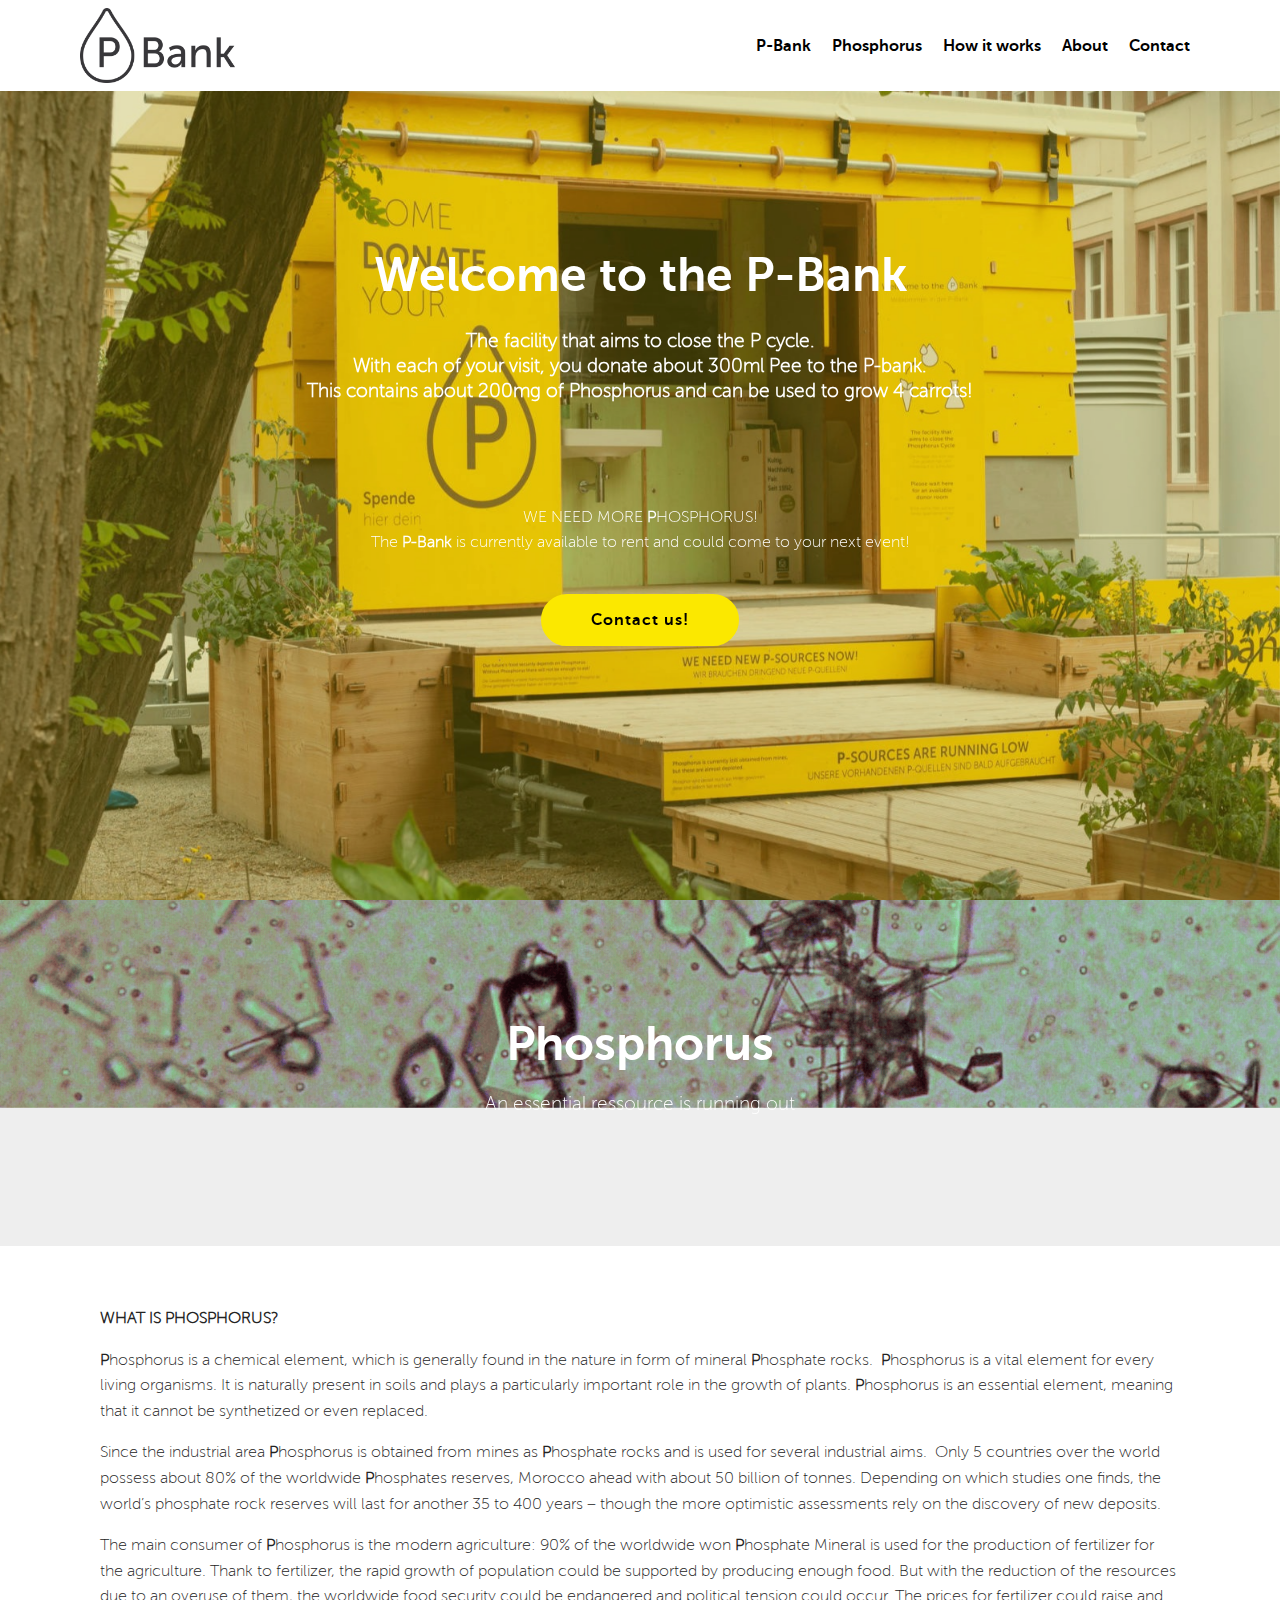
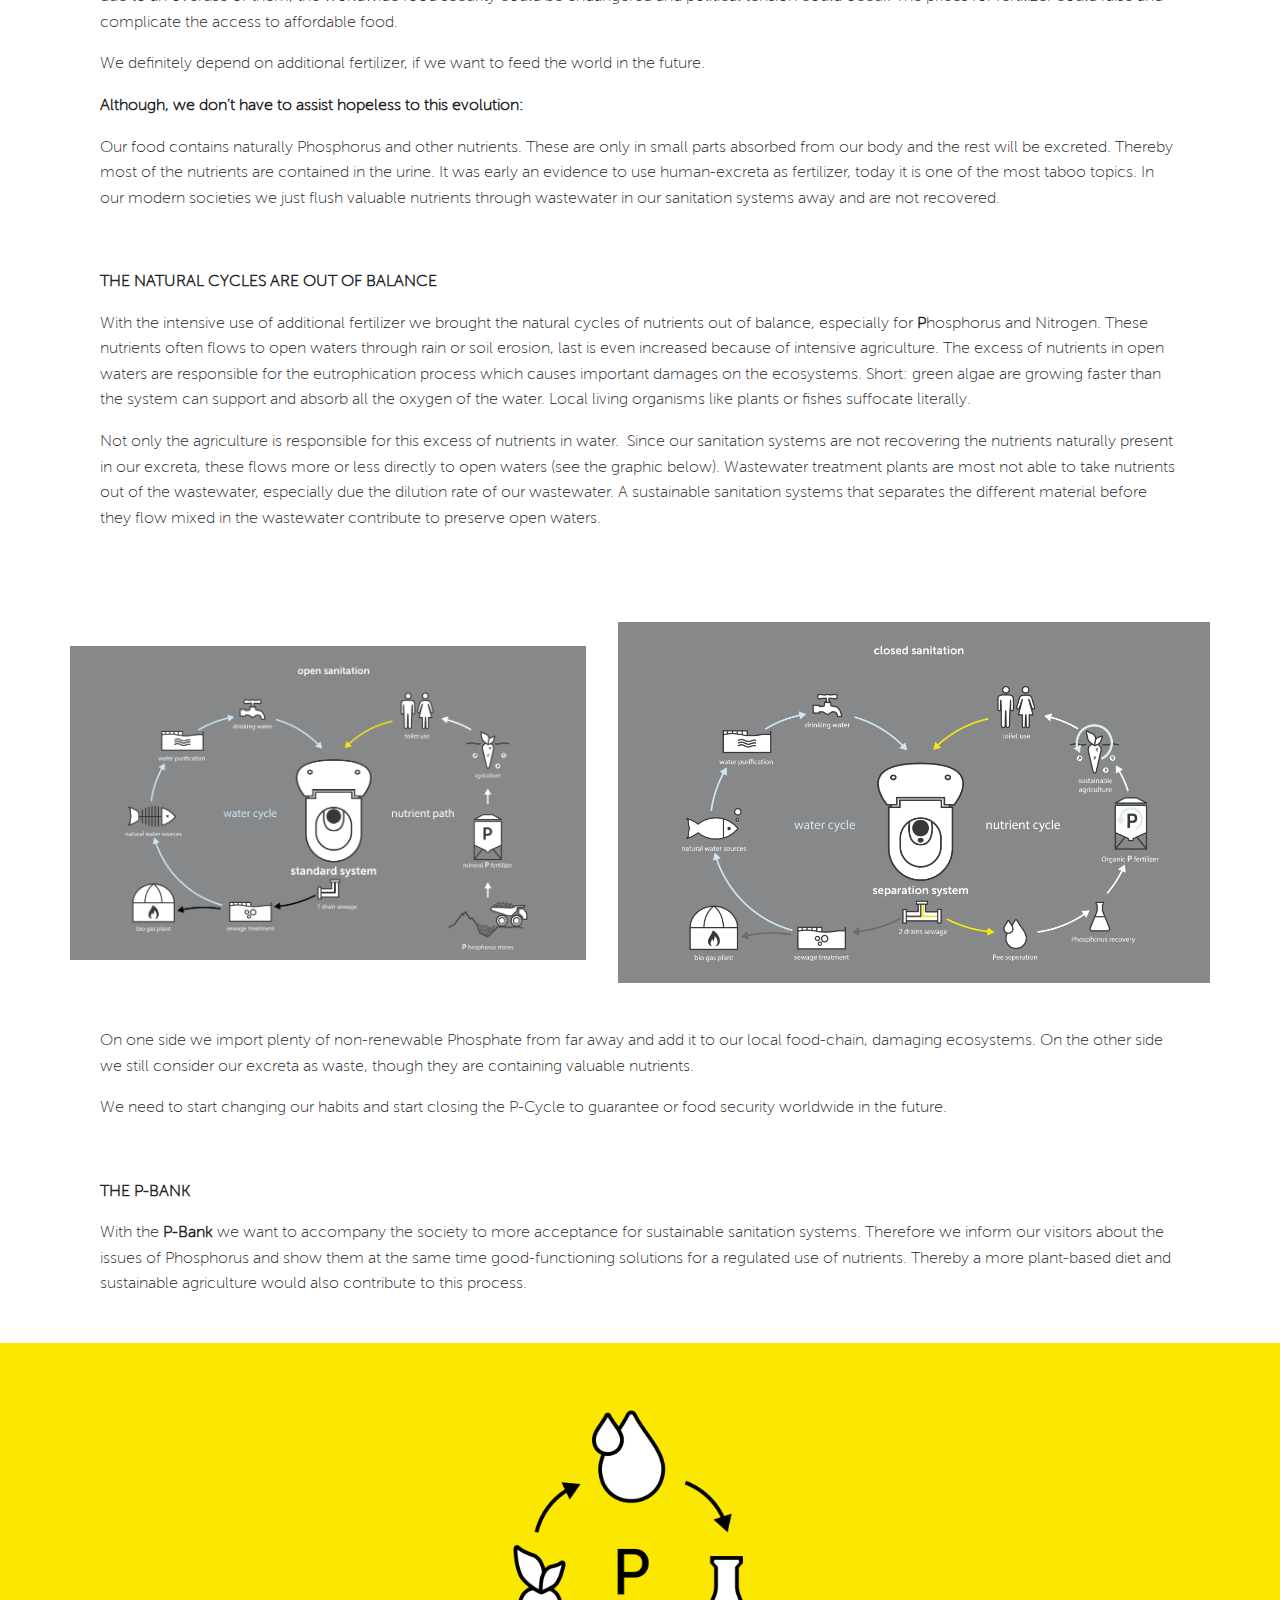
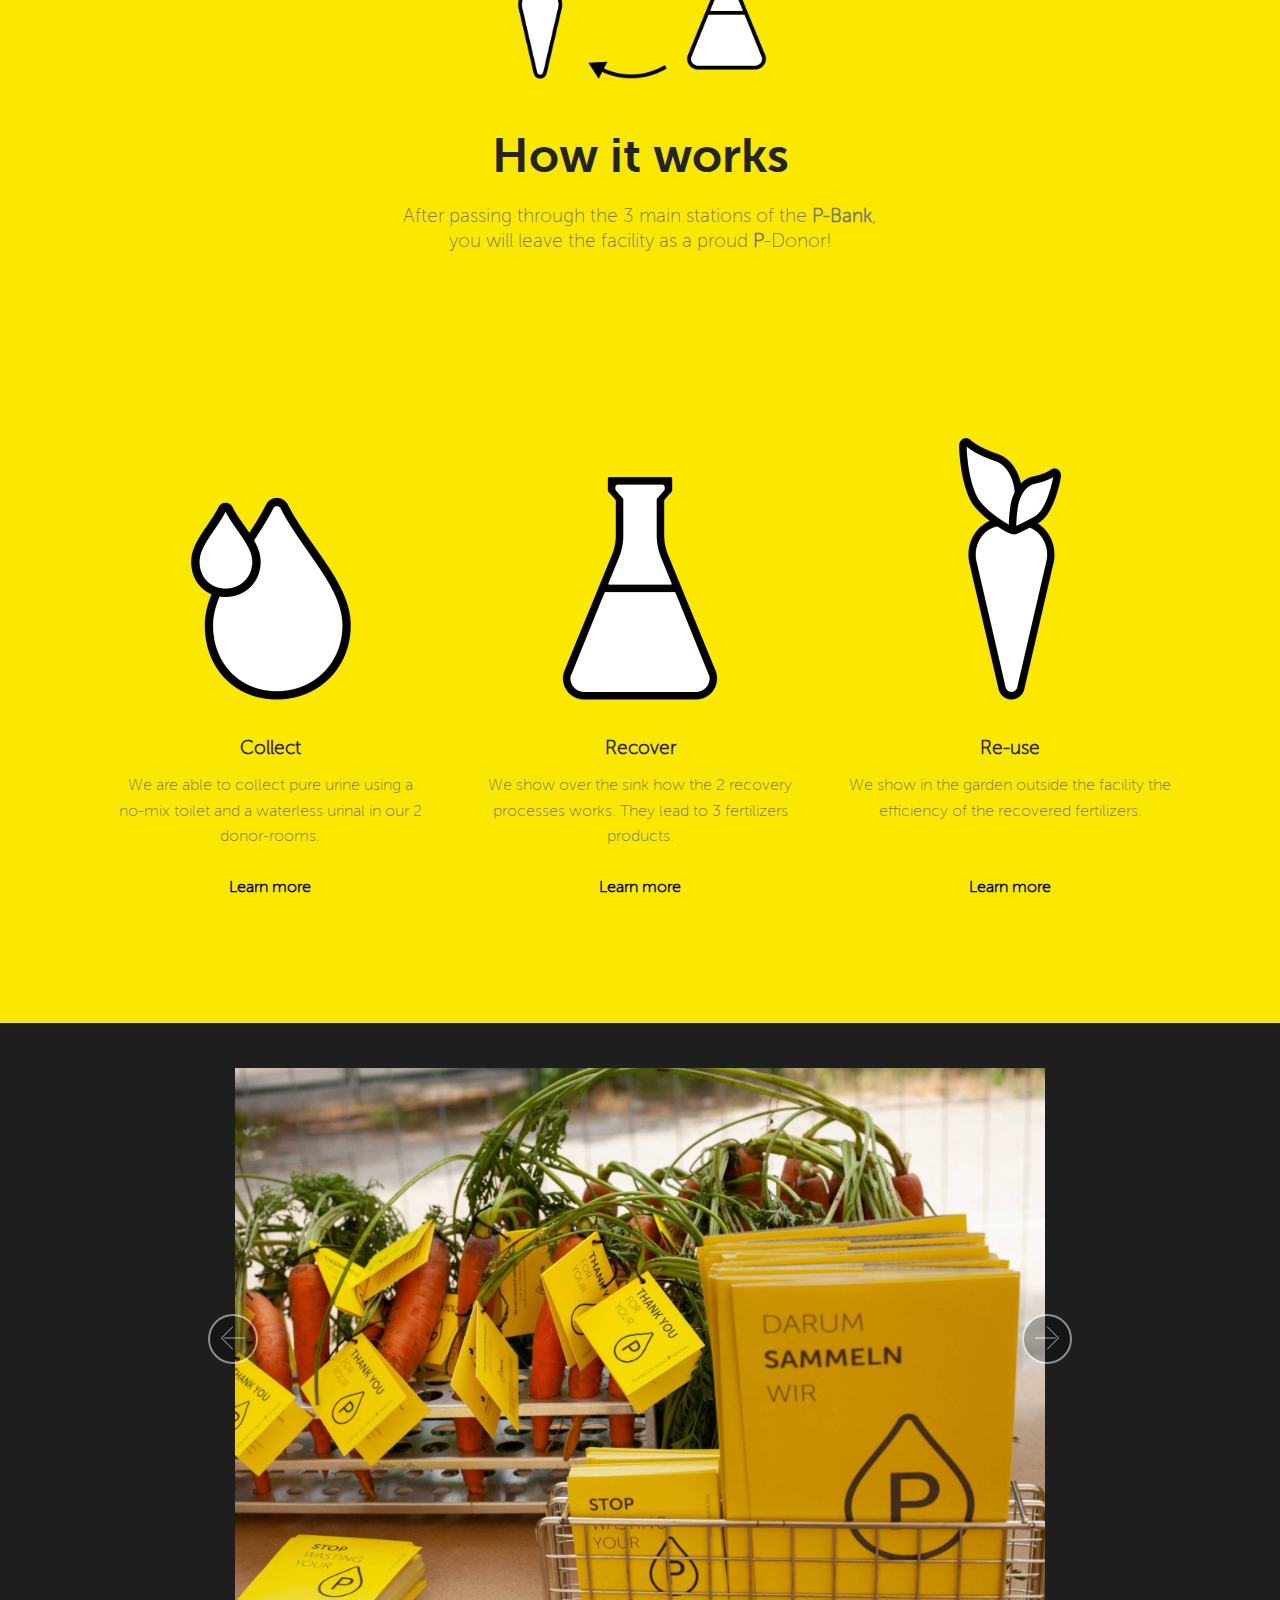
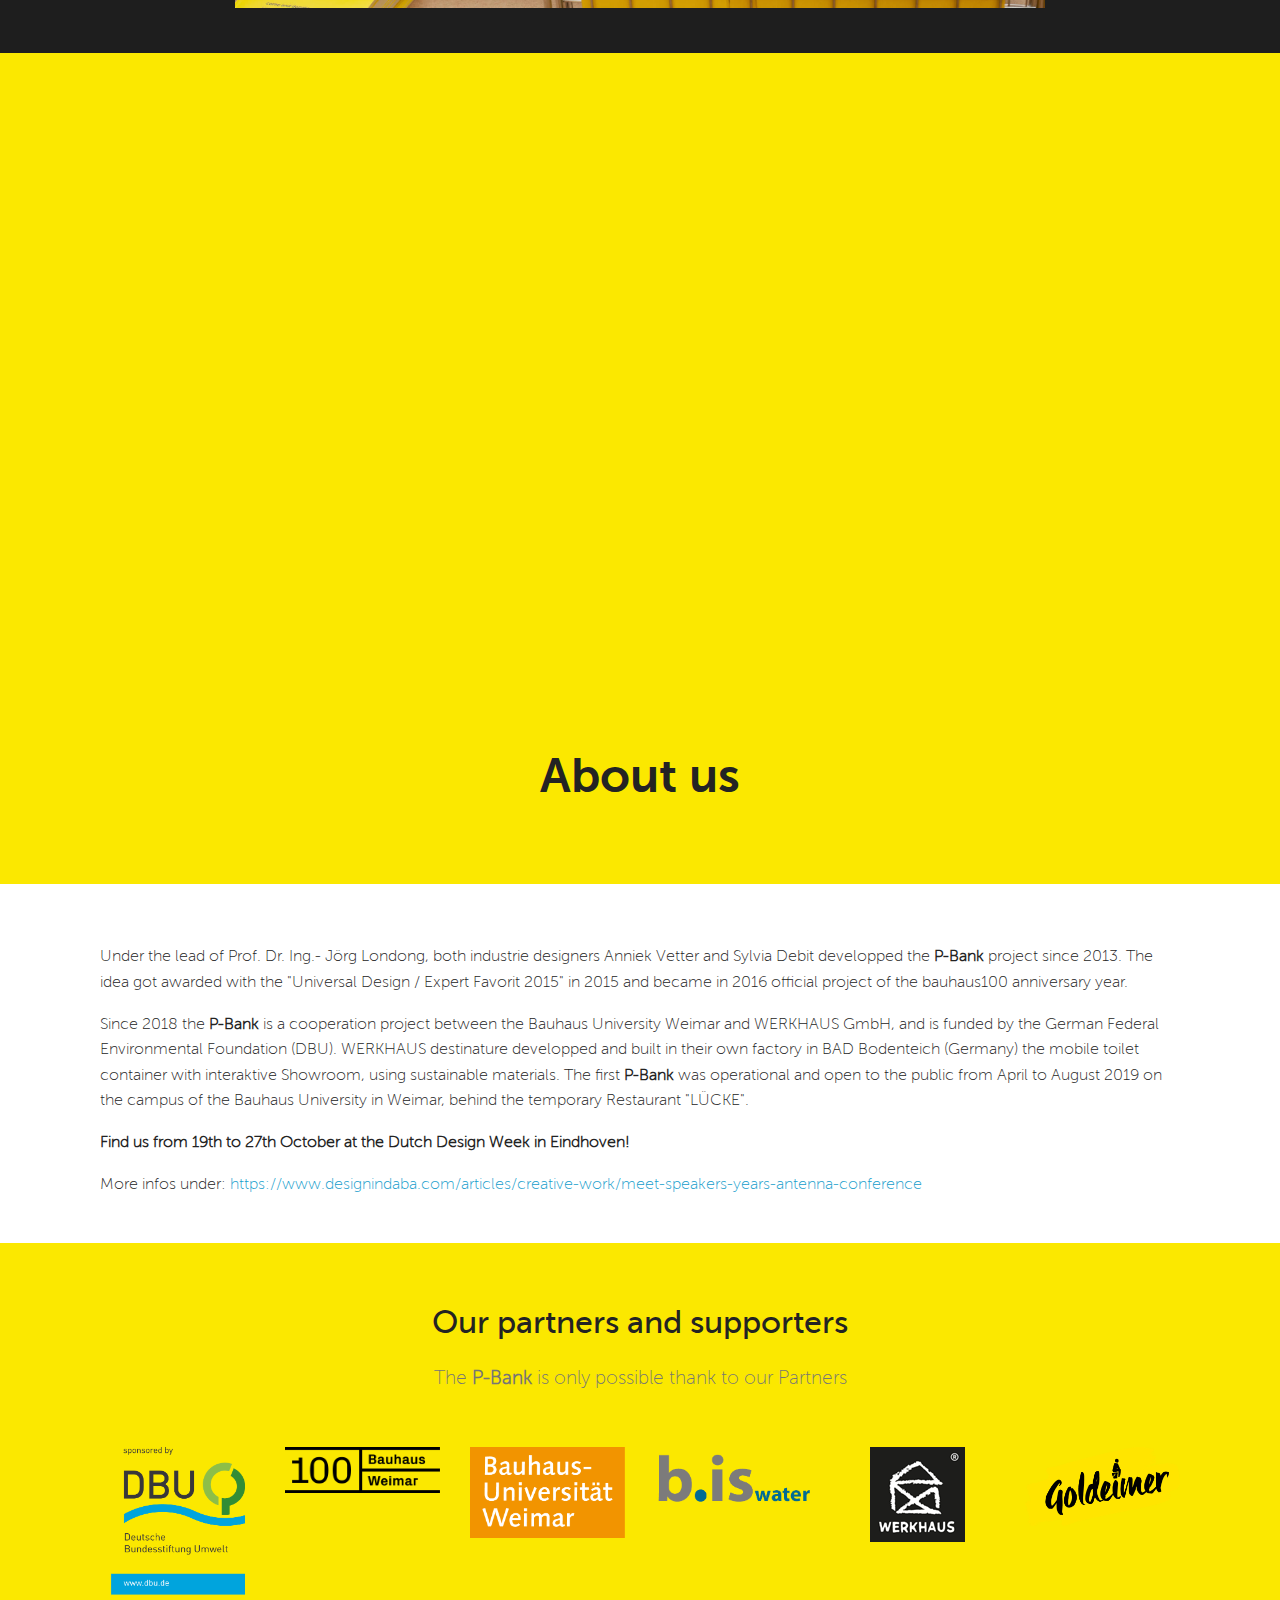
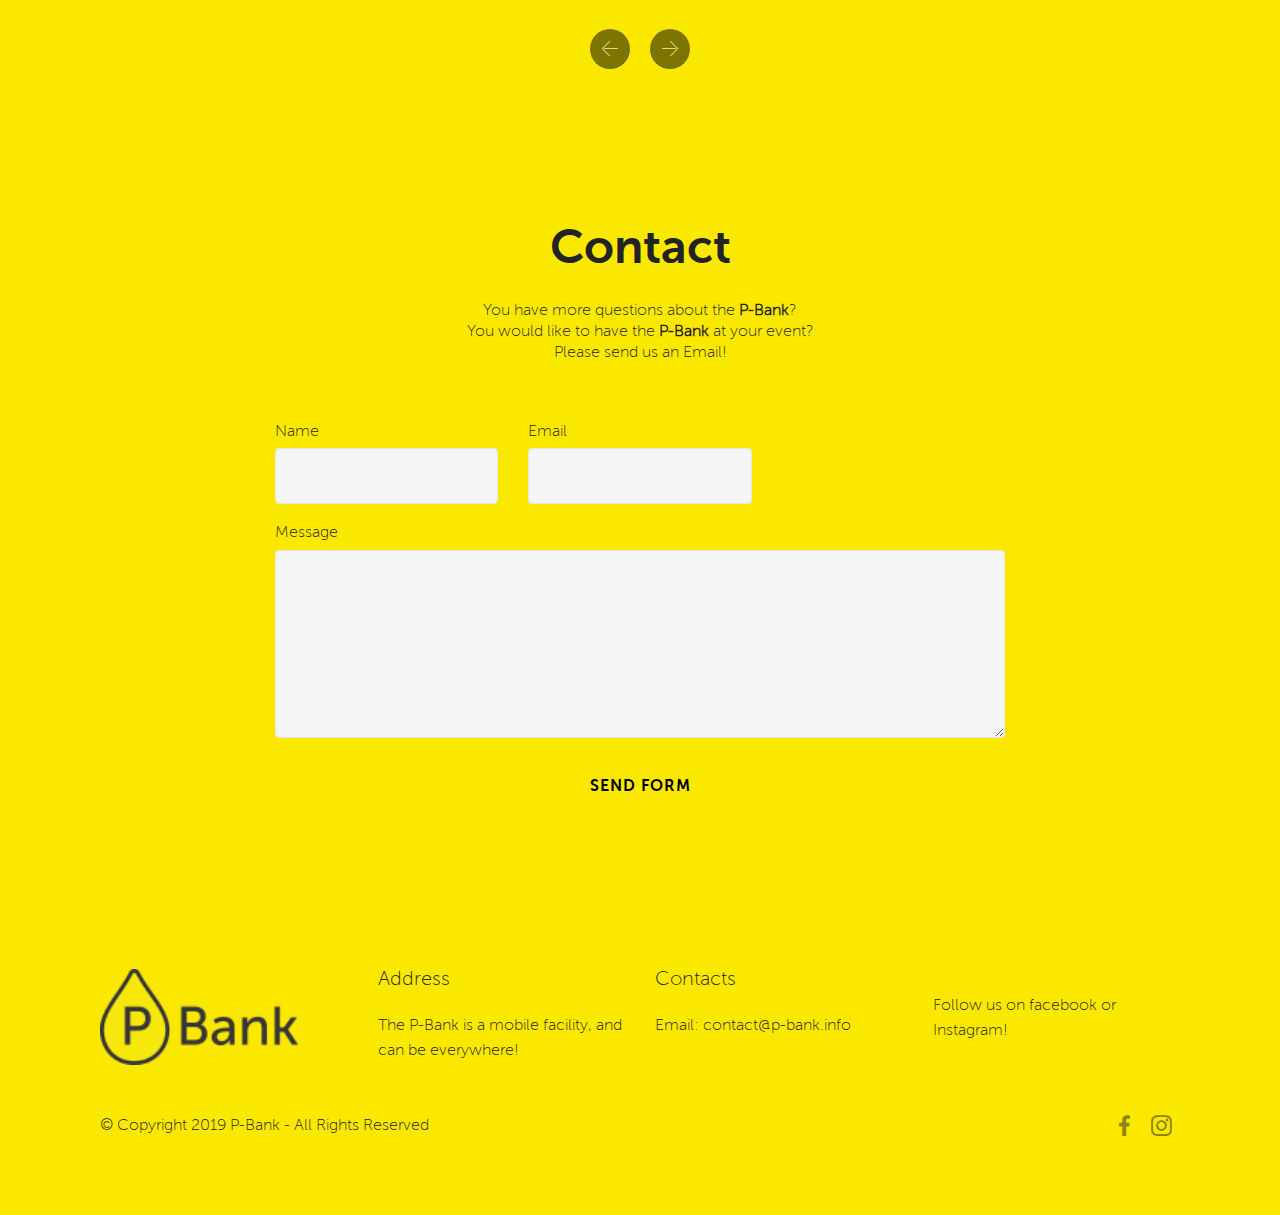
==== index.html @ 79562e49 "create github pages" ====
<!DOCTYPE html>
<html  >
<head>
  <!-- Site made with Mobirise Website Builder v4.11.2, https://mobirise.com -->
  <meta charset="UTF-8">
  <meta http-equiv="X-UA-Compatible" content="IE=edge">
  <meta name="generator" content="Mobirise v4.11.2, mobirise.com">
  <meta name="viewport" content="width=device-width, initial-scale=1, minimum-scale=1">
  <link rel="shortcut icon" href="assets/images/favicon-43x60.png" type="image/x-icon">
  <meta name="description" content="">
  
  <title>P-Bank</title>
  <link rel="stylesheet" href="assets/web/assets/mobirise-icons/mobirise-icons.css">
  <link rel="stylesheet" href="assets/bootstrap/css/bootstrap.min.css">
  <link rel="stylesheet" href="assets/bootstrap/css/bootstrap-grid.min.css">
  <link rel="stylesheet" href="assets/bootstrap/css/bootstrap-reboot.min.css">
  <link rel="stylesheet" href="assets/socicon/css/styles.css">
  <link rel="stylesheet" href="assets/dropdown/css/style.css">
  <link rel="stylesheet" href="assets/tether/tether.min.css">
  <link rel="stylesheet" href="assets/theme/css/style.css">
  <link href="assets/fonts/style.css" rel="stylesheet">
  <link rel="preload" as="style" href="assets/mobirise/css/mbr-additional.css"><link rel="stylesheet" href="assets/mobirise/css/mbr-additional.css" type="text/css">
  
  
  
</head>
<body>
  <section class="menu cid-rF38sTHMwk" once="menu" id="menu2-0">

    

    <nav class="navbar navbar-expand beta-menu navbar-dropdown align-items-center navbar-fixed-top navbar-toggleable-sm">
        <button class="navbar-toggler navbar-toggler-right" type="button" data-toggle="collapse" data-target="#navbarSupportedContent" aria-controls="navbarSupportedContent" aria-expanded="false" aria-label="Toggle navigation">
            <div class="hamburger">
                <span></span>
                <span></span>
                <span></span>
                <span></span>
            </div>
        </button>
        <div class="menu-logo">
            <div class="navbar-brand">
                <span class="navbar-logo">
                    
                        <a href="index.html"><img src="assets/images/pbank-logo-grey-transparent-536x260.png" alt="Mobirise" title="" style="height: 4.7rem;"></a>
                    
                </span>
                
            </div>
        </div>
        <div class="collapse navbar-collapse" id="navbarSupportedContent">
            <ul class="navbar-nav nav-dropdown nav-right" data-app-modern-menu="true"><li class="nav-item">
                    <a class="nav-link link text-black display-4" href="index.html">
                        P-Bank</a>
                </li><li class="nav-item"><a class="nav-link link text-black display-4" href="index.html#content5-17">Phosphorus</a></li><li class="nav-item"><a class="nav-link link text-black display-4" href="index.html#image3-1b" aria-expanded="false">
                        How it works</a></li><li class="nav-item"><a class="nav-link link text-black display-4" href="index.html#content5-1p">
                        About</a></li><li class="nav-item"><a class="nav-link link text-black display-4" href="index.html#form1-1u">
                        Contact</a></li></ul>
            
        </div>
    </nav>
</section>

<section class="engine"><a href="https://mobirise.info/m">free site design templates</a></section><section class="cid-rF3BqN19pg mbr-fullscreen mbr-parallax-background" id="header2-d">

    

    <div class="mbr-overlay" style="opacity: 0.3; background-color: rgb(179, 169, 11);"></div>

    <div class="container align-center">
        <div class="row justify-content-md-center">
            <div class="mbr-white col-md-10">
                <h1 class="mbr-section-title mbr-bold pb-3 mbr-fonts-style display-1"><span style="font-weight: normal;">
                    Welcome to the P-Bank</span></h1>
                <h3 class="mbr-section-subtitle align-center mbr-light pb-3 mbr-fonts-style display-5"><strong>The facility that aims to close the P cycle.
</strong><div><strong>With each of your visit, you donate about 300ml Pee to the P-bank.
</strong></div><div><strong>This contains about 200mg of Phosphorus and can be used to grow 4 carrots!</strong></div></h3>
                <p class="mbr-text pb-3 mbr-fonts-style display-7"><br><br><br>WE NEED MORE <strong>P</strong>HOSPHORUS!<br>The <strong>P-Bank</strong> is currently available to rent and could come to your next event!</p>
                <div class="mbr-section-btn"><a class="btn btn-md btn-success display-4" href="index.html#form1-1u">Contact us!</a></div>
            </div>
        </div>
    </div>
    
</section>

<section class="mbr-section content5 cid-rF4Z0VOyyA mbr-parallax-background" id="content5-17">

    

    

    <div class="container">
        <div class="media-container-row">
            <div class="title col-12 col-md-8">
                <h2 class="align-center mbr-bold mbr-white pb-3 mbr-fonts-style display-1">
                    Phosphorus</h2>
                <h3 class="mbr-section-subtitle align-center mbr-light mbr-white pb-3 mbr-fonts-style display-5">An essential ressource is running out</h3>
                
                
            </div>
        </div>
    </div>
</section>

<section class="mbr-section article content1 cid-rF52amoL64" id="content1-1a">
    
     

    <div class="container">
        <div class="media-container-row">
            <div class="mbr-text col-12 mbr-fonts-style display-7 col-md-12"><p><strong>WHAT IS PHOSPHORUS?</strong></p><p><strong>P</strong>hosphorus is a chemical element, which is generally found in the nature in form of mineral <strong>P</strong>hosphate rocks.
&nbsp;<span style="font-size: 1rem;"><strong>P</strong>hosphorus is a vital element for every living organisms. It is naturally present in soils and plays a particularly important role in the growth of plants.&nbsp;</span><span style="font-size: 1rem;"><strong>P</strong>hosphorus is an essential element, meaning that it cannot be synthetized or even replaced.&nbsp;</span></p><p>Since the industrial area <strong>P</strong>hosphorus is obtained from mines as <strong>P</strong>hosphate rocks and is used for several industrial aims.
&nbsp;<span style="font-size: 1rem;">Only 5 countries over the world possess about 80% of the worldwide <strong>P</strong>hosphates reserves, Morocco ahead with about 50 billion of tonnes.&nbsp;</span><span style="font-size: 1rem;">Depending on which studies one finds, the world’s phosphate rock reserves will last for another 35 to 400 years – though the more optimistic assessments rely on the discovery of new deposits.&nbsp;</span></p><p>
<span style="font-size: 1rem;">The main consumer of <strong>P</strong>hosphorus is the modern agriculture: 90% of the worldwide won <strong>P</strong>hosphate Mineral is used for the production of fertilizer for the agriculture.&nbsp;</span><span style="font-size: 1rem;">Thank to fertilizer, the rapid growth of population could be supported by producing enough food.&nbsp;</span><span style="font-size: 1rem;">But with the reduction of the resources due to an overuse of them, the worldwide food security could be endangered and political tension could occur. The prices for fertilizer could raise and complicate the access to affordable food.</span></p><p>We definitely depend on additional fertilizer, if we want to feed the world in the future.
</p><p>
<span style="font-size: 1rem;"><strong>Although, we don’t have to assist hopeless to this evolution:</strong>&nbsp;</span></p><p>Our food contains naturally Phosphorus and other nutrients. These are only in small parts absorbed from our body and the rest will be excreted. Thereby most of the nutrients are contained in the urine. It was early an evidence to use human-excreta as fertilizer, today it is one of the most taboo topics. In our modern societies we just flush valuable nutrients through wastewater in our sanitation systems away and are not recovered.</p><p><span style="font-size: 1rem;"><br></span></p><p><span style="font-size: 1rem;"><strong>THE NATURAL CYCLES ARE OUT OF BALANCE</strong></span></p><p><span style="font-size: 1rem;">With the intensive use of additional fertilizer we brought the natural cycles of nutrients out of balance, especially for <strong>P</strong>hosphorus and Nitrogen. These nutrients often flows to open waters through rain or soil erosion, last is even increased because of intensive agriculture. The excess of nutrients in open waters are responsible for the eutrophication process which causes important damages on the ecosystems. Short: green algae are growing faster than the system can support and absorb all the oxygen of the water. Local living organisms like plants or fishes suffocate literally.
</span></p><p><span style="font-size: 1rem;">Not only the agriculture is responsible for this excess of nutrients in water.
&nbsp;</span><span style="font-size: 1rem;">Since our sanitation systems are not recovering the nutrients naturally present in our excreta, these flows more or less directly to open waters (see the graphic below). Wastewater treatment plants are most not able to take nutrients out of the wastewater, especially due the dilution rate of our wastewater. A sustainable sanitation systems that separates the different material before they flow mixed in the wastewater contribute to preserve open waters.</span></p></div>
        </div>
    </div>
</section>

<section class="cid-rF9g299ZKC" id="image4-1e">
    <!-- Block parameters controls (Blue "Gear" panel) -->
    
    <!-- End block parameters -->
    <div class="container images-container container-fluid">
            <div class="media-container-row" style="width: 100%;">
                <div class="img-item item1" style="width: 90%;">
                    <img src="assets/images/pb19-nutrient-cycle-open-02-2-1102x671.png" alt="" title="">
                    
                </div>
                <div class="img-item">
                    <img src="assets/images/pb19-nutrient-cycle-closed-01-1-1114x679.png" alt="" title="">
                    
                </div>
            </div>
    </div>
</section>

<section class="mbr-section article content1 cid-rFhbh6gJwI" id="content1-1i">
    
     

    <div class="container">
        <div class="media-container-row">
            <div class="mbr-text col-12 mbr-fonts-style display-7 col-md-12"><p>On one side we import plenty of non-renewable Phosphate from far away and add it to our local food-chain, damaging ecosystems. On the other side we still consider our excreta as waste, though they are containing valuable nutrients.
</p><p>We need to start changing our habits and start closing the P-Cycle to guarantee or food security worldwide in the future.</p><p><br></p><p><span style="font-size: 1rem;"><strong>THE P-BANK</strong></span></p><p>With the <strong>P-Bank</strong> we want to accompany the society to more acceptance for sustainable sanitation systems. Therefore we inform our visitors about the issues of Phosphorus and show them at the same time good-functioning solutions for a regulated use of nutrients. Thereby a more plant-based diet and sustainable agriculture would also contribute to this process.</p></div>
        </div>
    </div>
</section>

<section class="cid-rF53P5jb4q" id="image3-1b">

    

    <figure class="mbr-figure container">
            <div class="image-block" style="width: 31%;">
                <img src="assets/images/p-loop-1-1776x1776.png" width="1400" alt="Mobirise" title="">
                
            </div>
    </figure>
</section>

<section class="mbr-section content4 cid-rF54F5ikRg" id="content4-1c">

    

    <div class="container">
        <div class="media-container-row">
            <div class="title col-12 col-md-8">
                <h2 class="align-center pb-3 mbr-fonts-style display-1"><strong>
                    How it works</strong></h2>
                <h3 class="mbr-section-subtitle align-center mbr-light mbr-fonts-style display-5">
                    After passing through the 3 main stations of the <strong>P-Bank</strong>,<br>you will leave the facility as a proud <strong>P</strong>-Donor!</h3>
                
            </div>
        </div>
    </div>
</section>

<section class="features2 cid-rF56362Slb" id="features2-1d">

    

    
    
    <div class="container">
        <div class="media-container-row">
            <div class="card p-3 col-12 col-md-6 col-lg-4">
                <div class="card-wrapper">
                    <div class="card-img">
                        <img src="assets/images/drop-01-1-676x676.png" alt="Mobirise" title="">
                    </div>
                    <div class="card-box">
                        <h4 class="card-title pb-3 mbr-fonts-style display-5"><strong>
                            Collect</strong></h4>
                        <p class="mbr-text mbr-fonts-style display-7">
                            We are able to collect pure urine using a<br>no-mix toilet and a waterless urinal in our 2 donor-rooms.<br><br><a href="assets/files/Collect.pdf" class="text-black" target="_blank"><strong>Learn more</strong></a><a href="page5.html" class="text-black"><strong><br></strong></a>
                        </p>
                    </div>
                </div>
            </div>

            <div class="card p-3 col-12 col-md-6 col-lg-4">
                <div class="card-wrapper">
                    <div class="card-img">
                        <img src="assets/images/reactor-01-1-676x676.png" alt="Mobirise" title="">
                    </div>
                    <div class="card-box ">
                        <h4 class="card-title pb-3 mbr-fonts-style display-5"><strong>
                            Recover</strong></h4>
                        <p class="mbr-text mbr-fonts-style display-7">We show over the sink how the 2 recovery processes works. They lead to 3 fertilizers products.<br><br><a href="assets/files/Recover.pdf" class="text-black" target="_blank"><strong>Learn more</strong></a></p>
                    </div>
                </div>
            </div>

            <div class="card p-3 col-12 col-md-6 col-lg-4">
                <div class="card-wrapper">
                    <div class="card-img">
                        <img src="assets/images/carrot-01-1-676x676.png" alt="Mobirise" title="">
                    </div>
                    <div class="card-box">
                        <h4 class="card-title pb-3 mbr-fonts-style display-5"><strong>
                            Re-use</strong></h4>
                        <p class="mbr-text mbr-fonts-style display-7">
                            We show in the garden outside the facility the efficiency of the recovered fertilizers.<br><br><br><a href="assets/files/Re-Use.pdf" class="text-black" target="_blank"><strong>Learn more</strong></a></p>
                    </div>
                </div>
            </div>

            
        </div>
    </div>
</section>

<section class="carousel slide cid-rFhqgyV9PZ" data-interval="false" id="slider2-1m">

    
    <div class="container content-slider">
        <div class="content-slider-wrap">
            <div><div class="mbr-slider slide carousel" data-pause="true" data-keyboard="false" data-ride="false" data-interval="false"><div class="carousel-inner" role="listbox"><div class="carousel-item slider-fullscreen-image" data-bg-video-slide="false" style="background-image: url(assets/images/img-2449-2000x1333.jpg);"><div class="container container-slide"><div class="image_wrapper"><img src="assets/images/img-2449-2000x1333.jpg" alt="" title=""><div class="carousel-caption justify-content-center"><div class="col-10 align-center"></div></div></div></div></div><div class="carousel-item slider-fullscreen-image" data-bg-video-slide="false" style="background-image: url(assets/images/pbank-309-2000x1333.jpg);"><div class="container container-slide"><div class="image_wrapper"><img src="assets/images/pbank-309-2000x1333.jpg" alt="" title=""><div class="carousel-caption justify-content-center"><div class="col-10 align-center"></div></div></div></div></div><div class="carousel-item slider-fullscreen-image" data-bg-video-slide="false" style="background-image: url(assets/images/pbank-202-2000x1333.jpg);"><div class="container container-slide"><div class="image_wrapper"><img src="assets/images/pbank-202-2000x1333.jpg" alt="" title=""><div class="carousel-caption justify-content-center"><div class="col-10 align-center"></div></div></div></div></div><div class="carousel-item slider-fullscreen-image" data-bg-video-slide="false" style="background-image: url(assets/images/img-2503-2000x3000.jpg);"><div class="container container-slide"><div class="image_wrapper"><img src="assets/images/img-2503-2000x3000.jpg" alt="" title=""><div class="carousel-caption justify-content-center"><div class="col-10 align-center"></div></div></div></div></div><div class="carousel-item slider-fullscreen-image" data-bg-video-slide="false" style="background-image: url(assets/images/pb19-top-view-donor-room-2000x2733.jpg);"><div class="container container-slide"><div class="image_wrapper"><img src="assets/images/pb19-top-view-donor-room-2000x2733.jpg" alt="" title=""><div class="carousel-caption justify-content-center"><div class="col-10 align-center"></div></div></div></div></div><div class="carousel-item slider-fullscreen-image" data-bg-video-slide="false" style="background-image: url(assets/images/img-2412-2000x1333.jpg);"><div class="container container-slide"><div class="image_wrapper"><img src="assets/images/img-2412-2000x1333.jpg" alt="" title=""><div class="carousel-caption justify-content-center"><div class="col-10 align-center"></div></div></div></div></div><div class="carousel-item slider-fullscreen-image" data-bg-video-slide="false" style="background-image: url(assets/images/img-2505-2000x3000.jpg);"><div class="container container-slide"><div class="image_wrapper"><img src="assets/images/img-2505-2000x3000.jpg" alt="" title=""><div class="carousel-caption justify-content-center"><div class="col-10 align-center"></div></div></div></div></div><div class="carousel-item slider-fullscreen-image" data-bg-video-slide="false" style="background-image: url(assets/images/img-2483-2000x3000.jpg);"><div class="container container-slide"><div class="image_wrapper"><img src="assets/images/img-2483-2000x3000.jpg" alt="" title=""><div class="carousel-caption justify-content-center"><div class="col-10 align-center"></div></div></div></div></div><div class="carousel-item slider-fullscreen-image" data-bg-video-slide="false" style="background-image: url(assets/images/img-2469-2000x1333.jpg);"><div class="container container-slide"><div class="image_wrapper"><img src="assets/images/img-2469-2000x1333.jpg" alt="" title=""><div class="carousel-caption justify-content-center"><div class="col-10 align-center"></div></div></div></div></div><div class="carousel-item slider-fullscreen-image" data-bg-video-slide="false" style="background-image: url(assets/images/pb-recovery-righ-side-2000x1333.jpg);"><div class="container container-slide"><div class="image_wrapper"><img src="assets/images/pb-recovery-righ-side-2000x1333.jpg" alt="" title=""><div class="carousel-caption justify-content-center"><div class="col-10 align-center"></div></div></div></div></div><div class="carousel-item slider-fullscreen-image" data-bg-video-slide="false" style="background-image: url(assets/images/img-2413-2000x3000.jpg);"><div class="container container-slide"><div class="image_wrapper"><img src="assets/images/img-2413-2000x3000.jpg" alt="" title=""><div class="carousel-caption justify-content-center"><div class="col-10 align-center"></div></div></div></div></div><div class="carousel-item slider-fullscreen-image" data-bg-video-slide="false" style="background-image: url(assets/images/pbank-201-2000x1333.jpg);"><div class="container container-slide"><div class="image_wrapper"><img src="assets/images/pbank-201-2000x1333.jpg" alt="" title=""><div class="carousel-caption justify-content-center"><div class="col-10 align-center"></div></div></div></div></div><div class="carousel-item slider-fullscreen-image" data-bg-video-slide="false" style="background-image: url(assets/images/pbank-123-2000x1333.jpg);"><div class="container container-slide"><div class="image_wrapper"><img src="assets/images/pbank-123-2000x1333.jpg" alt="" title=""><div class="carousel-caption justify-content-center"><div class="col-10 align-center"></div></div></div></div></div><div class="carousel-item slider-fullscreen-image active" data-bg-video-slide="false" style="background-image: url(assets/images/pbank-205-2000x1333.jpg);"><div class="container container-slide"><div class="image_wrapper"><img src="assets/images/pbank-205-2000x1333.jpg" alt="" title=""><div class="carousel-caption justify-content-center"><div class="col-10 align-center"></div></div></div></div></div><div class="carousel-item slider-fullscreen-image" data-bg-video-slide="false" style="background-image: url(assets/images/img-2445-2000x3000.jpg);"><div class="container container-slide"><div class="image_wrapper"><img src="assets/images/img-2445-2000x3000.jpg" alt="" title=""><div class="carousel-caption justify-content-center"><div class="col-10 align-center"></div></div></div></div></div></div><a data-app-prevent-settings="" class="carousel-control carousel-control-prev" role="button" data-slide="prev" href="#slider2-1m"><span aria-hidden="true" class="mbri-left mbr-iconfont"></span><span class="sr-only">Previous</span></a><a data-app-prevent-settings="" class="carousel-control carousel-control-next" role="button" data-slide="next" href="#slider2-1m"><span aria-hidden="true" class="mbri-right mbr-iconfont"></span><span class="sr-only">Next</span></a></div></div> 
        </div>
    </div>
</section>

<section class="cid-rFhuc8myUX" id="video2-1n">

    
    
    <figure class="mbr-figure align-center container">
        <div class="video-block" style="width: 100%;">
            <div><iframe class="mbr-embedded-video" src="https://player.vimeo.com/video/366777399?autoplay=0&amp;loop=0" width="1280" height="720" frameborder="0" allowfullscreen></iframe></div>
        </div>
    </figure>
</section>

<section class="mbr-section content5 cid-rFhuA90NNg" id="content5-1p">

    

    

    <div class="container">
        <div class="media-container-row">
            <div class="title col-12 col-md-8">
                <h2 class="align-center mbr-bold mbr-white pb-3 mbr-fonts-style display-1">
                    About us</h2>
                
                
                
            </div>
        </div>
    </div>
</section>

<section class="mbr-section article content1 cid-rFhvjDUW20" id="content1-1q">
    
     

    <div class="container">
        <div class="media-container-row">
            <div class="mbr-text col-12 mbr-fonts-style display-7 col-md-12"><p><span style="font-size: 1rem;">Under the lead of Prof. Dr. Ing.- Jörg Londong, both industrie designers Anniek Vetter and Sylvia Debit developped the <strong>P-Bank</strong> project since 2013. The idea got awarded with the "Universal Design / Expert Favorit 2015" in 2015 and became in 2016 official project of the bauhaus100 anniversary year.</span><br></p><p>Since 2018 the <strong>P-Bank</strong> is a cooperation project between the Bauhaus University Weimar and WERKHAUS GmbH, and is funded by the German Federal Environmental Foundation (DBU). WERKHAUS destinature developped and built in their own factory in BAD Bodenteich (Germany) the mobile toilet container with interaktive Showroom, using sustainable materials. The first <strong>P-Bank</strong> was operational and open to the public from April to August 2019 on the campus of the Bauhaus University in Weimar, behind the temporary Restaurant "LÜCKE".</p><p><strong>Find us from 19th to 27th October at the Dutch Design Week in Eindhoven!</strong></p><p>More infos under: <a href="https://www.designindaba.com/articles/creative-work/meet-speakers-years-antenna-conference" target="_blank">https://www.designindaba.com/articles/creative-work/meet-speakers-years-antenna-conference</a></p><p><strong>
</strong></p></div>
        </div>
    </div>
</section>

<section class="clients cid-rFhuda7uNU" data-interval="false" id="clients-1o">
      

    
        <div class="container mb-5">
            <div class="media-container-row">
                <div class="col-12 align-center">
                    <h2 class="mbr-section-title pb-3 mbr-fonts-style display-2">
                        Our partners and supporters</h2>
                    <h3 class="mbr-section-subtitle mbr-light mbr-fonts-style display-5">
                        The <strong>P-Bank</strong> is only possible thank to our Partners</h3>
                </div>
            </div>
        </div>

    <div class="container">
        <div class="carousel slide" role="listbox" data-pause="true" data-keyboard="false" data-ride="carousel" data-interval="5000">
            <div class="carousel-inner" data-visible="6">
                
                
                
                
                
            <div class="carousel-item ">
                    <div class="media-container-row">
                        <div class="col-md-12">
                            <div class="wrap-img ">
                                <a href="https://www.dbu.de/" target="_blank"><img src="assets/images/logo-dbu-png-931x1042.png" class="img-responsive clients-img" alt="" title=""></a>
                            </div>
                        </div>
                    </div>
                </div><div class="carousel-item ">
                    <div class="media-container-row">
                        <div class="col-md-12">
                            <div class="wrap-img ">
                                <a href="https://bauhaus100.uni-weimar.de/" target="_blank"><img src="assets/images/b100-jubila-png-780x236.png" class="img-responsive clients-img" alt="" title=""></a>
                            </div>
                        </div>
                    </div>
                </div><div class="carousel-item ">
                    <div class="media-container-row">
                        <div class="col-md-12">
                            <div class="wrap-img ">
                                <a href="https://www.uni-weimar.de/de/universitaet/start/" target="_blank"><img src="assets/images/buw-png-498x293.png" class="img-responsive clients-img" alt="" title=""></a>
                            </div>
                        </div>
                    </div>
                </div><div class="carousel-item ">
                    <div class="media-container-row">
                        <div class="col-md-12">
                            <div class="wrap-img ">
                                <a href="https://www.uni-weimar.de/de/bauingenieurwesen/professuren/siedlungswasserwirtschaft/" target="_blank"><img src="assets/images/bis-png-475x217.png" class="img-responsive clients-img" alt="" title=""></a>
                            </div>
                        </div>
                    </div>
                </div><div class="carousel-item ">
                    <div class="media-container-row">
                        <div class="col-md-12">
                            <div class="wrap-img ">
                                <a href="https://www.werkhaus.de/destinature/" target="_blank"><img src="assets/images/werkhaus-logo-95x95.png" class="img-responsive clients-img" alt="" title=""></a>
                            </div>
                        </div>
                    </div>
                </div><div class="carousel-item ">
                    <div class="media-container-row">
                        <div class="col-md-12">
                            <div class="wrap-img ">
                                <a href="https://www.goldeimer.de/" target="_blank"><img src="assets/images/goldeimer-logo-4c-600x306.png" class="img-responsive clients-img" alt="" title=""></a>
                            </div>
                        </div>
                    </div>
                </div><div class="carousel-item ">
                    <div class="media-container-row">
                        <div class="col-md-12">
                            <div class="wrap-img ">
                                <a href="https://www.de.laufen.com/" target="_blank"><img src="assets/images/laufen-png-3284x659.png" class="img-responsive clients-img" alt="" title=""></a>
                            </div>
                        </div>
                    </div>
                </div><div class="carousel-item ">
                    <div class="media-container-row">
                        <div class="col-md-12">
                            <div class="wrap-img ">
                                <a href="http://www.eoos.com/cms/?id=409" target="_blank"><img src="assets/images/urinetrap-eoos-png-565x579.png" class="img-responsive clients-img" alt="" title=""></a>
                            </div>
                        </div>
                    </div>
                </div><div class="carousel-item ">
                    <div class="media-container-row">
                        <div class="col-md-12">
                            <div class="wrap-img ">
                                <a href="https://www.eawag.ch/de/forschung/menschen/abwasser/" target="_blank"><img src="assets/images/logo-eawag.svg-1280x320.png" class="img-responsive clients-img" alt="" title=""></a>
                            </div>
                        </div>
                    </div>
                </div><div class="carousel-item ">
                    <div class="media-container-row">
                        <div class="col-md-12">
                            <div class="wrap-img ">
                                <a href="http://www.vuna.ch/" target="_blank"><img src="assets/images/vuna-logo-large-2274x2235.png" class="img-responsive clients-img" alt="" title=""></a>
                            </div>
                        </div>
                    </div>
                </div></div>
            <div class="carousel-controls">
                <a data-app-prevent-settings="" class="carousel-control carousel-control-prev" role="button" data-slide="prev">
                    <span aria-hidden="true" class="mbri-left mbr-iconfont"></span>
                    <span class="sr-only">Précédent</span>
                </a>
                <a data-app-prevent-settings="" class="carousel-control carousel-control-next" role="button" data-slide="next">
                    <span aria-hidden="true" class="mbri-right mbr-iconfont"></span>
                    <span class="sr-only">Suivant</span>
                </a>
            </div>
        </div>
    </div>
</section>

<section class="mbr-section form1 cid-rFhBMX9gv1" id="form1-1u">

    

    
    <div class="container">
        <div class="row justify-content-center">
            <div class="title col-12 col-lg-8">
                <h2 class="mbr-section-title align-center pb-3 mbr-fonts-style display-1">Contact</h2>
                <h3 class="mbr-section-subtitle align-center mbr-light pb-3 mbr-fonts-style display-7">
                    You have more questions about the <strong>P-Bank</strong>?<br>You would like to have the <strong>P-Bank</strong> at your event?<br>Please send us an Email!</h3>
            </div>
        </div>
    </div>
    <div class="container">
        <div class="row justify-content-center">
            <div class="media-container-column col-lg-8" data-form-type="formoid">
                <!---Formbuilder Form--->
                <form action="https://mobirise.com/" method="POST" class="mbr-form form-with-styler" data-form-title="Mobirise Form"><input type="hidden" name="email" data-form-email="true" value="X8qPDkoPvqzVoAWI663qzOzrBljtWvzw+QQ9xELpK0nUGLuuokCyBp5tWRaMGUFq3q8GIDM3qpIj6Rs4x8cs2/dzuK1gq9UYbVOi1byzhrrXE2/qV9JF7ufIFta/i6Tw">
                    <div class="row">
                        <div hidden="hidden" data-form-alert="" class="alert alert-success col-12">Thanks for your Email!
We will reply as soon as possible.</div>
                        <div hidden="hidden" data-form-alert-danger="" class="alert alert-danger col-12">
                        </div>
                    </div>
                    <div class="dragArea row">
                        <div class="col-md-4  form-group" data-for="name">
                            <label for="name-form1-1u" class="form-control-label mbr-fonts-style display-7">Name</label>
                            <input type="text" name="name" data-form-field="Name" required="required" class="form-control display-7" id="name-form1-1u">
                        </div>
                        <div class="col-md-4  form-group" data-for="email">
                            <label for="email-form1-1u" class="form-control-label mbr-fonts-style display-7">Email</label>
                            <input type="email" name="email" data-form-field="Email" required="required" class="form-control display-7" id="email-form1-1u">
                        </div>
                        
                        <div data-for="message" class="col-md-12 form-group">
                            <label for="message-form1-1u" class="form-control-label mbr-fonts-style display-7">Message</label>
                            <textarea name="message" data-form-field="Message" class="form-control display-7" id="message-form1-1u"></textarea>
                        </div>
                        <div class="col-md-12 input-group-btn align-center"><button type="submit" class="btn btn-form btn-success display-4">SEND FORM</button></div>
                    </div>
                </form><!---Formbuilder Form--->
            </div>
        </div>
    </div>
</section>

<section class="cid-rFhxy66DtT" id="footer1-1t">

    

    

    <div class="container">
        <div class="media-container-row content text-white">
            <div class="col-12 col-md-3">
                <div class="media-wrap">
                    
                        <img src="assets/images/pbank-logo-gy-140x68.png" alt="Mobirise" title="">
                    
                </div>
            </div>
            <div class="col-12 col-md-3 mbr-fonts-style display-7">
                <h5 class="pb-3">
                    Address
                </h5>
                <p class="mbr-text">The P-Bank is a mobile facility, and can be everywhere!</p>
            </div>
            <div class="col-12 col-md-3 mbr-fonts-style display-7">
                <h5 class="pb-3">
                    Contacts
                </h5>
                <p class="mbr-text">
                    Email: contact@p-bank.info<br></p>
            </div>
            <div class="col-12 col-md-3 mbr-fonts-style display-7">
                <h5 class="pb-3"></h5>
                <p class="mbr-text">Follow us on facebook or Instagram!</p>
            </div>
        </div>
        <div class="footer-lower">
            <div class="media-container-row">
                <div class="col-sm-12">
                    <hr>
                </div>
            </div>
            <div class="media-container-row mbr-white">
                <div class="col-sm-6 copyright">
                    <p class="mbr-text mbr-fonts-style display-7">
                        © Copyright 2019 P-Bank - All Rights Reserved
                    </p>
                </div>
                <div class="col-md-6">
                    <div class="social-list align-right">
                        <div class="soc-item">
                            <a href="https://www.facebook.com/phosphorusbank/" target="_blank">
                                <span class="mbr-iconfont mbr-iconfont-social socicon-facebook socicon" style="color: rgb(35, 35, 35); fill: rgb(35, 35, 35);"></span>
                            </a>
                        </div>
                        <div class="soc-item">
                            <a href="https://www.instagram.com/thepbank/" target="_blank">
                                <span class="mbr-iconfont mbr-iconfont-social socicon-instagram socicon" style="color: rgb(35, 35, 35); fill: rgb(35, 35, 35);"></span>
                            </a>
                        </div>
                        
                        
                        
                        
                    </div>
                </div>
            </div>
        </div>
    </div>
</section>


  <script src="assets/web/assets/jquery/jquery.min.js"></script>
  <script src="assets/popper/popper.min.js"></script>
  <script src="assets/bootstrap/js/bootstrap.min.js"></script>
  <script src="assets/smoothscroll/smooth-scroll.js"></script>
  <script src="assets/parallax/jarallax.min.js"></script>
  <script src="assets/dropdown/js/nav-dropdown.js"></script>
  <script src="assets/dropdown/js/navbar-dropdown.js"></script>
  <script src="assets/touchswipe/jquery.touch-swipe.min.js"></script>
  <script src="assets/ytplayer/jquery.mb.ytplayer.min.js"></script>
  <script src="assets/vimeoplayer/jquery.mb.vimeo_player.js"></script>
  <script src="assets/tether/tether.min.js"></script>
  <script src="assets/bootstrapcarouselswipe/bootstrap-carousel-swipe.js"></script>
  <script src="assets/mbr-clients-slider/mbr-clients-slider.js"></script>
  <script src="assets/theme/js/script.js"></script>
  <script src="assets/slidervideo/script.js"></script>
  <script src="assets/formoid/formoid.min.js"></script>
  
  
</body>
</html>
---- assets/web/assets/mobirise-icons/mobirise-icons.css ----
@font-face {
  font-family: 'MobiriseIcons';
  src:  url('mobirise-icons.eot?spat4u');
  src:  url('mobirise-icons.eot?spat4u#iefix') format('embedded-opentype'),
    url('mobirise-icons.ttf?spat4u') format('truetype'),
    url('mobirise-icons.woff?spat4u') format('woff'),
    url('mobirise-icons.svg?spat4u#MobiriseIcons') format('svg');
  font-weight: normal;
  font-style: normal;
  font-display: swap;
}

[class^="mbri-"], [class*=" mbri-"] {
  /* use !important to prevent issues with browser extensions that change fonts */
  font-family: MobiriseIcons !important;
  speak: none;
  font-style: normal;
  font-weight: normal;
  font-variant: normal;
  text-transform: none;
  line-height: 1;

  /* Better Font Rendering =========== */
  -webkit-font-smoothing: antialiased;
  -moz-osx-font-smoothing: grayscale;
}

.mbri-add-submenu:before {
  content: "\e900";
}
.mbri-alert:before {
  content: "\e901";
}
.mbri-align-center:before {
  content: "\e902";
}
.mbri-align-justify:before {
  content: "\e903";
}
.mbri-align-left:before {
  content: "\e904";
}
.mbri-align-right:before {
  content: "\e905";
}
.mbri-android:before {
  content: "\e906";
}
.mbri-apple:before {
  content: "\e907";
}
.mbri-arrow-down:before {
  content: "\e908";
}
.mbri-arrow-next:before {
  content: "\e909";
}
.mbri-arrow-prev:before {
  content: "\e90a";
}
.mbri-arrow-up:before {
  content: "\e90b";
}
.mbri-bold:before {
  content: "\e90c";
}
.mbri-bookmark:before {
  content: "\e90d";
}
.mbri-bootstrap:before {
  content: "\e90e";
}
.mbri-briefcase:before {
  content: "\e90f";
}
.mbri-browse:before {
  content: "\e910";
}
.mbri-bulleted-list:before {
  content: "\e911";
}
.mbri-calendar:before {
  content: "\e912";
}
.mbri-camera:before {
  content: "\e913";
}
.mbri-cart-add:before {
  content: "\e914";
}
.mbri-cart-full:before {
  content: "\e915";
}
.mbri-cash:before {
  content: "\e916";
}
.mbri-change-style:before {
  content: "\e917";
}
.mbri-chat:before {
  content: "\e918";
}
.mbri-clock:before {
  content: "\e919";
}
.mbri-close:before {
  content: "\e91a";
}
.mbri-cloud:before {
  content: "\e91b";
}
.mbri-code:before {
  content: "\e91c";
}
.mbri-contact-form:before {
  content: "\e91d";
}
.mbri-credit-card:before {
  content: "\e91e";
}
.mbri-cursor-click:before {
  content: "\e91f";
}
.mbri-cust-feedback:before {
  content: "\e920";
}
.mbri-database:before {
  content: "\e921";
}
.mbri-delivery:before {
  content: "\e922";
}
.mbri-desktop:before {
  content: "\e923";
}
.mbri-devices:before {
  content: "\e924";
}
.mbri-down:before {
  content: "\e925";
}
.mbri-download:before {
  content: "\e989";
}
.mbri-drag-n-drop:before {
  content: "\e927";
}
.mbri-drag-n-drop2:before {
  content: "\e928";
}
.mbri-edit:before {
  content: "\e929";
}
.mbri-edit2:before {
  content: "\e92a";
}
.mbri-error:before {
  content: "\e92b";
}
.mbri-extension:before {
  content: "\e92c";
}
.mbri-features:before {
  content: "\e92d";
}
.mbri-file:before {
  content: "\e92e";
}
.mbri-flag:before {
  content: "\e92f";
}
.mbri-folder:before {
  content: "\e930";
}
.mbri-gift:before {
  content: "\e931";
}
.mbri-github:before {
  content: "\e932";
}
.mbri-globe:before {
  content: "\e933";
}
.mbri-globe-2:before {
  content: "\e934";
}
.mbri-growing-chart:before {
  content: "\e935";
}
.mbri-hearth:before {
  content: "\e936";
}
.mbri-help:before {
  content: "\e937";
}
.mbri-home:before {
  content: "\e938";
}
.mbri-hot-cup:before {
  content: "\e939";
}
.mbri-idea:before {
  content: "\e93a";
}
.mbri-image-gallery:before {
  content: "\e93b";
}
.mbri-image-slider:before {
  content: "\e93c";
}
.mbri-info:before {
  content: "\e93d";
}
.mbri-italic:before {
  content: "\e93e";
}
.mbri-key:before {
  content: "\e93f";
}
.mbri-laptop:before {
  content: "\e940";
}
.mbri-layers:before {
  content: "\e941";
}
.mbri-left-right:before {
  content: "\e942";
}
.mbri-left:before {
  content: "\e943";
}
.mbri-letter:before {
  content: "\e944";
}
.mbri-like:before {
  content: "\e945";
}
.mbri-link:before {
  content: "\e946";
}
.mbri-lock:before {
  content: "\e947";
}
.mbri-login:before {
  content: "\e948";
}
.mbri-logout:before {
  content: "\e949";
}
.mbri-magic-stick:before {
  content: "\e94a";
}
.mbri-map-pin:before {
  content: "\e94b";
}
.mbri-menu:before {
  content: "\e94c";
}
.mbri-mobile:before {
  content: "\e94d";
}
.mbri-mobile2:before {
  content: "\e94e";
}
.mbri-mobirise:before {
  content: "\e94f";
}
.mbri-more-horizontal:before {
  content: "\e950";
}
.mbri-more-vertical:before {
  content: "\e951";
}
.mbri-music:before {
  content: "\e952";
}
.mbri-new-file:before {
  content: "\e953";
}
.mbri-numbered-list:before {
  content: "\e954";
}
.mbri-opened-folder:before {
  content: "\e955";
}
.mbri-pages:before {
  content: "\e956";
}
.mbri-paper-plane:before {
  content: "\e957";
}
.mbri-paperclip:before {
  content: "\e958";
}
.mbri-photo:before {
  content: "\e959";
}
.mbri-photos:before {
  content: "\e95a";
}
.mbri-pin:before {
  content: "\e95b";
}
.mbri-play:before {
  content: "\e95c";
}
.mbri-plus:before {
  content: "\e95d";
}
.mbri-preview:before {
  content: "\e95e";
}
.mbri-print:before {
  content: "\e95f";
}
.mbri-protect:before {
  content: "\e960";
}
.mbri-question:before {
  content: "\e961";
}
.mbri-quote-left:before {
  content: "\e962";
}
.mbri-quote-right:before {
  content: "\e963";
}
.mbri-refresh:before {
  content: "\e964";
}
.mbri-responsive:before {
  content: "\e965";
}
.mbri-right:before {
  content: "\e966";
}
.mbri-rocket:before {
  content: "\e967";
}
.mbri-sad-face:before {
  content: "\e968";
}
.mbri-sale:before {
  content: "\e969";
}
.mbri-save:before {
  content: "\e96a";
}
.mbri-search:before {
  content: "\e96b";
}
.mbri-setting:before {
  content: "\e96c";
}
.mbri-setting2:before {
  content: "\e96d";
}
.mbri-setting3:before {
  content: "\e96e";
}
.mbri-share:before {
  content: "\e96f";
}
.mbri-shopping-bag:before {
  content: "\e970";
}
.mbri-shopping-basket:before {
  content: "\e971";
}
.mbri-shopping-cart:before {
  content: "\e972";
}
.mbri-sites:before {
  content: "\e973";
}
.mbri-smile-face:before {
  content: "\e974";
}
.mbri-speed:before {
  content: "\e975";
}
.mbri-star:before {
  content: "\e976";
}
.mbri-success:before {
  content: "\e977";
}
.mbri-sun:before {
  content: "\e978";
}
.mbri-sun2:before {
  content: "\e979";
}
.mbri-tablet:before {
  content: "\e97a";
}
.mbri-tablet-vertical:before {
  content: "\e97b";
}
.mbri-target:before {
  content: "\e97c";
}
.mbri-timer:before {
  content: "\e97d";
}
.mbri-to-ftp:before {
  content: "\e97e";
}
.mbri-to-local-drive:before {
  content: "\e97f";
}
.mbri-touch-swipe:before {
  content: "\e980";
}
.mbri-touch:before {
  content: "\e981";
}
.mbri-trash:before {
  content: "\e982";
}
.mbri-underline:before {
  content: "\e983";
}
.mbri-unlink:before {
  content: "\e984";
}
.mbri-unlock:before {
  content: "\e985";
}
.mbri-up-down:before {
  content: "\e986";
}
.mbri-up:before {
  content: "\e987";
}
.mbri-update:before {
  content: "\e988";
}
.mbri-upload:before {
 content: "\e926"; 
}
.mbri-user:before {
  content: "\e98a";
}
.mbri-user2:before {
  content: "\e98b";
}
.mbri-users:before {
  content: "\e98c";
}
.mbri-video:before {
  content: "\e98d";
}
.mbri-video-play:before {
  content: "\e98e";
}
.mbri-watch:before {
  content: "\e98f";
}
.mbri-website-theme:before {
  content: "\e990";
}
.mbri-wifi:before {
  content: "\e991";
}
.mbri-windows:before {
  content: "\e992";
}
.mbri-zoom-out:before {
  content: "\e993";
}
.mbri-redo:before {
  content: "\e994";
}
.mbri-undo:before {
  content: "\e995";
}
---- assets/socicon/css/styles.css ----
@charset "UTF-8";

@font-face {
  font-family: "socicon";
  src:url("../fonts/socicon.eot");
  src:url("../fonts/socicon.eot?#iefix") format("embedded-opentype"),
    url("../fonts/socicon.woff") format("woff"),
    url("../fonts/socicon.ttf") format("truetype"),
    url("../fonts/socicon.svg#socicon") format("svg");
  font-weight: normal;
  font-style: normal;
  font-display:swap;
}

[data-icon]:before {
  font-family: "socicon" !important;
  content: attr(data-icon);
  font-style: normal !important;
  font-weight: normal !important;
  font-variant: normal !important;
  text-transform: none !important;
  speak: none;
  line-height: 1;
  -webkit-font-smoothing: antialiased;
  -moz-osx-font-smoothing: grayscale;
}

[class^="socicon-"]:before,
[class*=" socicon-"]:before {
  font-family: "socicon" !important;
  font-style: normal !important;
  font-weight: normal !important;
  font-variant: normal !important;
  text-transform: none !important;
  speak: none;
  line-height: 1;
  -webkit-font-smoothing: antialiased;
  -moz-osx-font-smoothing: grayscale;
}

.socicon-modelmayhem:before {
  content: "\e000";
}
.socicon-mixcloud:before {
  content: "\e001";
}
.socicon-drupal:before {
  content: "\e002";
}
.socicon-swarm:before {
  content: "\e003";
}
.socicon-istock:before {
  content: "\e004";
}
.socicon-yammer:before {
  content: "\e005";
}
.socicon-ello:before {
  content: "\e006";
}
.socicon-stackoverflow:before {
  content: "\e007";
}
.socicon-persona:before {
  content: "\e008";
}
.socicon-triplej:before {
  content: "\e009";
}
.socicon-houzz:before {
  content: "\e00a";
}
.socicon-rss:before {
  content: "\e00b";
}
.socicon-paypal:before {
  content: "\e00c";
}
.socicon-odnoklassniki:before {
  content: "\e00d";
}
.socicon-airbnb:before {
  content: "\e00e";
}
.socicon-periscope:before {
  content: "\e00f";
}
.socicon-outlook:before {
  content: "\e010";
}
.socicon-coderwall:before {
  content: "\e011";
}
.socicon-tripadvisor:before {
  content: "\e012";
}
.socicon-appnet:before {
  content: "\e013";
}
.socicon-goodreads:before {
  content: "\e014";
}
.socicon-tripit:before {
  content: "\e015";
}
.socicon-lanyrd:before {
  content: "\e016";
}
.socicon-slideshare:before {
  content: "\e017";
}
.socicon-buffer:before {
  content: "\e018";
}
.socicon-disqus:before {
  content: "\e019";
}
.socicon-vkontakte:before {
  content: "\e01a";
}
.socicon-whatsapp:before {
  content: "\e01b";
}
.socicon-patreon:before {
  content: "\e01c";
}
.socicon-storehouse:before {
  content: "\e01d";
}
.socicon-pocket:before {
  content: "\e01e";
}
.socicon-mail:before {
  content: "\e01f";
}
.socicon-blogger:before {
  content: "\e020";
}
.socicon-technorati:before {
  content: "\e021";
}
.socicon-reddit:before {
  content: "\e022";
}
.socicon-dribbble:before {
  content: "\e023";
}
.socicon-stumbleupon:before {
  content: "\e024";
}
.socicon-digg:before {
  content: "\e025";
}
.socicon-envato:before {
  content: "\e026";
}
.socicon-behance:before {
  content: "\e027";
}
.socicon-delicious:before {
  content: "\e028";
}
.socicon-deviantart:before {
  content: "\e029";
}
.socicon-forrst:before {
  content: "\e02a";
}
.socicon-play:before {
  content: "\e02b";
}
.socicon-zerply:before {
  content: "\e02c";
}
.socicon-wikipedia:before {
  content: "\e02d";
}
.socicon-apple:before {
  content: "\e02e";
}
.socicon-flattr:before {
  content: "\e02f";
}
.socicon-github:before {
  content: "\e030";
}
.socicon-renren:before {
  content: "\e031";
}
.socicon-friendfeed:before {
  content: "\e032";
}
.socicon-newsvine:before {
  content: "\e033";
}
.socicon-identica:before {
  content: "\e034";
}
.socicon-bebo:before {
  content: "\e035";
}
.socicon-zynga:before {
  content: "\e036";
}
.socicon-steam:before {
  content: "\e037";
}
.socicon-xbox:before {
  content: "\e038";
}
.socicon-windows:before {
  content: "\e039";
}
.socicon-qq:before {
  content: "\e03a";
}
.socicon-douban:before {
  content: "\e03b";
}
.socicon-meetup:before {
  content: "\e03c";
}
.socicon-playstation:before {
  content: "\e03d";
}
.socicon-android:before {
  content: "\e03e";
}
.socicon-snapchat:before {
  content: "\e03f";
}
.socicon-twitter:before {
  content: "\e040";
}
.socicon-facebook:before {
  content: "\e041";
}
.socicon-googleplus:before {
  content: "\e042";
}
.socicon-pinterest:before {
  content: "\e043";
}
.socicon-foursquare:before {
  content: "\e044";
}
.socicon-yahoo:before {
  content: "\e045";
}
.socicon-skype:before {
  content: "\e046";
}
.socicon-yelp:before {
  content: "\e047";
}
.socicon-feedburner:before {
  content: "\e048";
}
.socicon-linkedin:before {
  content: "\e049";
}
.socicon-viadeo:before {
  content: "\e04a";
}
.socicon-xing:before {
  content: "\e04b";
}
.socicon-myspace:before {
  content: "\e04c";
}
.socicon-soundcloud:before {
  content: "\e04d";
}
.socicon-spotify:before {
  content: "\e04e";
}
.socicon-grooveshark:before {
  content: "\e04f";
}
.socicon-lastfm:before {
  content: "\e050";
}
.socicon-youtube:before {
  content: "\e051";
}
.socicon-vimeo:before {
  content: "\e052";
}
.socicon-dailymotion:before {
  content: "\e053";
}
.socicon-vine:before {
  content: "\e054";
}
.socicon-flickr:before {
  content: "\e055";
}
.socicon-500px:before {
  content: "\e056";
}
.socicon-wordpress:before {
  content: "\e058";
}
.socicon-tumblr:before {
  content: "\e059";
}
.socicon-twitch:before {
  content: "\e05a";
}
.socicon-8tracks:before {
  content: "\e05b";
}
.socicon-amazon:before {
  content: "\e05c";
}
.socicon-icq:before {
  content: "\e05d";
}
.socicon-smugmug:before {
  content: "\e05e";
}
.socicon-ravelry:before {
  content: "\e05f";
}
.socicon-weibo:before {
  content: "\e060";
}
.socicon-baidu:before {
  content: "\e061";
}
.socicon-angellist:before {
  content: "\e062";
}
.socicon-ebay:before {
  content: "\e063";
}
.socicon-imdb:before {
  content: "\e064";
}
.socicon-stayfriends:before {
  content: "\e065";
}
.socicon-residentadvisor:before {
  content: "\e066";
}
.socicon-google:before {
  content: "\e067";
}
.socicon-yandex:before {
  content: "\e068";
}
.socicon-sharethis:before {
  content: "\e069";
}
.socicon-bandcamp:before {
  content: "\e06a";
}
.socicon-itunes:before {
  content: "\e06b";
}
.socicon-deezer:before {
  content: "\e06c";
}
.socicon-telegram:before {
  content: "\e06e";
}
.socicon-openid:before {
  content: "\e06f";
}
.socicon-amplement:before {
  content: "\e070";
}
.socicon-viber:before {
  content: "\e071";
}
.socicon-zomato:before {
  content: "\e072";
}
.socicon-draugiem:before {
  content: "\e074";
}
.socicon-endomodo:before {
  content: "\e075";
}
.socicon-filmweb:before {
  content: "\e076";
}
.socicon-stackexchange:before {
  content: "\e077";
}
.socicon-wykop:before {
  content: "\e078";
}
.socicon-teamspeak:before {
  content: "\e079";
}
.socicon-teamviewer:before {
  content: "\e07a";
}
.socicon-ventrilo:before {
  content: "\e07b";
}
.socicon-younow:before {
  content: "\e07c";
}
.socicon-raidcall:before {
  content: "\e07d";
}
.socicon-mumble:before {
  content: "\e07e";
}
.socicon-medium:before {
  content: "\e06d";
}
.socicon-bebee:before {
  content: "\e07f";
}
.socicon-hitbox:before {
  content: "\e080";
}
.socicon-reverbnation:before {
  content: "\e081";
}
.socicon-formulr:before {
  content: "\e082";
}
.socicon-instagram:before {
  content: "\e057";
}
.socicon-battlenet:before {
  content: "\e083";
}
.socicon-chrome:before {
  content: "\e084";
}
.socicon-discord:before {
  content: "\e086";
}
.socicon-issuu:before {
  content: "\e087";
}
.socicon-macos:before {
  content: "\e088";
}
.socicon-firefox:before {
  content: "\e089";
}
.socicon-opera:before {
  content: "\e08d";
}
.socicon-keybase:before {
  content: "\e090";
}
.socicon-alliance:before {
  content: "\e091";
}
.socicon-livejournal:before {
  content: "\e092";
}
.socicon-googlephotos:before {
  content: "\e093";
}
.socicon-horde:before {
  content: "\e094";
}
.socicon-etsy:before {
  content: "\e095";
}
.socicon-zapier:before {
  content: "\e096";
}
.socicon-google-scholar:before {
  content: "\e097";
}
.socicon-researchgate:before {
  content: "\e098";
}
.socicon-wechat:before {
  content: "\e099";
}
.socicon-strava:before {
  content: "\e09a";
}
.socicon-line:before {
  content: "\e09b";
}
.socicon-lyft:before {
  content: "\e09c";
}
.socicon-uber:before {
  content: "\e09d";
}
.socicon-songkick:before {
  content: "\e09e";
}
.socicon-viewbug:before {
  content: "\e09f";
}
.socicon-googlegroups:before {
  content: "\e0a0";
}
.socicon-quora:before {
  content: "\e073";
}
.socicon-diablo:before {
  content: "\e085";
}
.socicon-blizzard:before {
  content: "\e0a1";
}
.socicon-hearthstone:before {
  content: "\e08b";
}
.socicon-heroes:before {
  content: "\e08a";
}
.socicon-overwatch:before {
  content: "\e08c";
}
.socicon-warcraft:before {
  content: "\e08e";
}
.socicon-starcraft:before {
  content: "\e08f";
}
.socicon-beam:before {
  content: "\e0a2";
}
.socicon-curse:before {
  content: "\e0a3";
}
.socicon-player:before {
  content: "\e0a4";
}
.socicon-streamjar:before {
  content: "\e0a5";
}
.socicon-nintendo:before {
  content: "\e0a6";
}
.socicon-hellocoton:before {
  content: "\e0a7";
}
---- assets/dropdown/css/style.css ----
.navbar-dropdown {
  left: 0;
  padding: 0;
  position: absolute;
  right: 0;
  top: 0;
  transition: all 0.45s ease;
  z-index: 1030;
  background: #282828; }
  .navbar-dropdown .navbar-logo {
    margin-right: 0.8rem;
    transition: margin 0.3s ease-in-out;
    vertical-align: middle; }
    .navbar-dropdown .navbar-logo img {
      height: 3.125rem;
      transition: all 0.3s ease-in-out; }
    .navbar-dropdown .navbar-logo.mbr-iconfont {
      font-size: 3.125rem;
      line-height: 3.125rem; }
  .navbar-dropdown .navbar-caption {
    font-weight: 700;
    white-space: normal;
    vertical-align: -4px;
    line-height: 3.125rem !important; }
    .navbar-dropdown .navbar-caption, .navbar-dropdown .navbar-caption:hover {
      color: inherit;
      text-decoration: none; }
  .navbar-dropdown .mbr-iconfont + .navbar-caption {
    vertical-align: -1px; }
  .navbar-dropdown.navbar-fixed-top {
    position: fixed; }
  .navbar-dropdown .navbar-brand span {
    vertical-align: -4px; }
  .navbar-dropdown.bg-color.transparent {
    background: none; }
  .navbar-dropdown.navbar-short .navbar-brand {
    padding: 0.625rem 0; }
    .navbar-dropdown.navbar-short .navbar-brand span {
      vertical-align: -1px; }
  .navbar-dropdown.navbar-short .navbar-caption {
    line-height: 2.375rem !important;
    vertical-align: -2px; }
  .navbar-dropdown.navbar-short .navbar-logo {
    margin-right: 0.5rem; }
    .navbar-dropdown.navbar-short .navbar-logo img {
      height: 2.375rem; }
    .navbar-dropdown.navbar-short .navbar-logo.mbr-iconfont {
      font-size: 2.375rem;
      line-height: 2.375rem; }
  .navbar-dropdown.navbar-short .mbr-table-cell {
    height: 3.625rem; }
  .navbar-dropdown .navbar-close {
    left: 0.6875rem;
    position: fixed;
    top: 0.75rem;
    z-index: 1000; }
  .navbar-dropdown .hamburger-icon {
    content: "";
    display: inline-block;
    vertical-align: middle;
    width: 16px;
    -webkit-box-shadow: 0 -6px 0 1px #282828,0 0 0 1px #282828,0 6px 0 1px #282828;
    -moz-box-shadow: 0 -6px 0 1px #282828,0 0 0 1px #282828,0 6px 0 1px #282828;
    box-shadow: 0 -6px 0 1px #282828,0 0 0 1px #282828,0 6px 0 1px #282828; }

.dropdown-menu .dropdown-toggle[data-toggle="dropdown-submenu"]::after {
  border-bottom: 0.35em solid transparent;
  border-left: 0.35em solid;
  border-right: 0;
  border-top: 0.35em solid transparent;
  margin-left: 0.3rem; }

.dropdown-menu .dropdown-item:focus {
  outline: 0; }

.nav-dropdown {
  font-size: 0.75rem;
  font-weight: 500;
  height: auto !important; }
  .nav-dropdown .nav-btn {
    padding-left: 1rem; }
  .nav-dropdown .link {
    margin: .667em 1.667em;
    font-weight: 500;
    padding: 0;
    transition: color .2s ease-in-out; }
    .nav-dropdown .link.dropdown-toggle {
      margin-right: 2.583em; }
      .nav-dropdown .link.dropdown-toggle::after {
        margin-left: .25rem;
        border-top: 0.35em solid;
        border-right: 0.35em solid transparent;
        border-left: 0.35em solid transparent;
        border-bottom: 0; }
      .nav-dropdown .link.dropdown-toggle[aria-expanded="true"] {
        margin: 0;
        padding: 0.667em 3.263em  0.667em 1.667em; }
  .nav-dropdown .link::after,
  .nav-dropdown .dropdown-item::after {
    color: inherit; }
  .nav-dropdown .btn {
    font-size: 0.75rem;
    font-weight: 700;
    letter-spacing: 0;
    margin-bottom: 0;
    padding-left: 1.25rem;
    padding-right: 1.25rem; }
  .nav-dropdown .dropdown-menu {
    border-radius: 0;
    border: 0;
    left: 0;
    margin: 0;
    padding-bottom: 1.25rem;
    padding-top: 1.25rem;
    position: relative; }
  .nav-dropdown .dropdown-submenu {
    margin-left: 0.125rem;
    top: 0; }
  .nav-dropdown .dropdown-item {
    font-weight: 500;
    line-height: 2;
    padding: 0.3846em 4.615em 0.3846em 1.5385em;
    position: relative;
    transition: color .2s ease-in-out, background-color .2s ease-in-out; }
    .nav-dropdown .dropdown-item::after {
      margin-top: -0.3077em;
      position: absolute;
      right: 1.1538em;
      top: 50%; }
    .nav-dropdown .dropdown-item:focus, .nav-dropdown .dropdown-item:hover {
      background: none; }

@media (max-width: 767px) {
  .nav-dropdown.navbar-toggleable-sm {
    bottom: 0;
    display: none;
    left: 0;
    overflow-x: hidden;
    position: fixed;
    top: 0;
    transform: translateX(-100%);
    -ms-transform: translateX(-100%);
    -webkit-transform: translateX(-100%);
    width: 18.75rem;
    z-index: 999; } }
.nav-dropdown.navbar-toggleable-xl {
  bottom: 0;
  display: none;
  left: 0;
  overflow-x: hidden;
  position: fixed;
  top: 0;
  transform: translateX(-100%);
  -ms-transform: translateX(-100%);
  -webkit-transform: translateX(-100%);
  width: 18.75rem;
  z-index: 999; }

.nav-dropdown-sm {
  display: block !important;
  overflow-x: hidden;
  overflow: auto;
  padding-top: 3.875rem; }
  .nav-dropdown-sm::after {
    content: "";
    display: block;
    height: 3rem;
    width: 100%; }
  .nav-dropdown-sm.collapse.in ~ .navbar-close {
    display: block !important; }
  .nav-dropdown-sm.collapsing, .nav-dropdown-sm.collapse.in {
    transform: translateX(0);
    -ms-transform: translateX(0);
    -webkit-transform: translateX(0);
    transition: all 0.25s ease-out;
    -webkit-transition: all 0.25s ease-out;
    background: #282828; }
  .nav-dropdown-sm.collapsing[aria-expanded="false"] {
    transform: translateX(-100%);
    -ms-transform: translateX(-100%);
    -webkit-transform: translateX(-100%); }
  .nav-dropdown-sm .nav-item {
    display: block;
    margin-left: 0 !important;
    padding-left: 0; }
  .nav-dropdown-sm .link,
  .nav-dropdown-sm .dropdown-item {
    border-top: 1px dotted rgba(255, 255, 255, 0.1);
    font-size: 0.8125rem;
    line-height: 1.6;
    margin: 0 !important;
    padding: 0.875rem 2.4rem 0.875rem 1.5625rem !important;
    position: relative;
    white-space: normal; }
    .nav-dropdown-sm .link:focus, .nav-dropdown-sm .link:hover,
    .nav-dropdown-sm .dropdown-item:focus,
    .nav-dropdown-sm .dropdown-item:hover {
      background: rgba(0, 0, 0, 0.2) !important;
      color: #c0a375; }
  .nav-dropdown-sm .nav-btn {
    position: relative;
    padding: 1.5625rem 1.5625rem 0 1.5625rem; }
    .nav-dropdown-sm .nav-btn::before {
      border-top: 1px dotted rgba(255, 255, 255, 0.1);
      content: "";
      left: 0;
      position: absolute;
      top: 0;
      width: 100%; }
    .nav-dropdown-sm .nav-btn + .nav-btn {
      padding-top: 0.625rem; }
      .nav-dropdown-sm .nav-btn + .nav-btn::before {
        display: none; }
  .nav-dropdown-sm .btn {
    padding: 0.625rem 0; }
  .nav-dropdown-sm .dropdown-toggle[data-toggle="dropdown-submenu"]::after {
    margin-left: .25rem;
    border-top: 0.35em solid;
    border-right: 0.35em solid transparent;
    border-left: 0.35em solid transparent;
    border-bottom: 0; }
  .nav-dropdown-sm .dropdown-toggle[data-toggle="dropdown-submenu"][aria-expanded="true"]::after {
    border-top: 0;
    border-right: 0.35em solid transparent;
    border-left: 0.35em solid transparent;
    border-bottom: 0.35em solid; }
  .nav-dropdown-sm .dropdown-menu {
    margin: 0;
    padding: 0;
    position: relative;
    top: 0;
    left: 0;
    width: 100%;
    border: 0;
    float: none;
    border-radius: 0;
    background: none; }
  .nav-dropdown-sm .dropdown-submenu {
    left: 100%;
    margin-left: 0.125rem;
    margin-top: -1.25rem;
    top: 0; }

.navbar-toggleable-sm .nav-dropdown .dropdown-menu {
  position: absolute; }

.navbar-toggleable-sm .nav-dropdown .dropdown-submenu {
  left: 100%;
  margin-left: 0.125rem;
  margin-top: -1.25rem;
  top: 0; }

.navbar-toggleable-sm.opened .nav-dropdown .dropdown-menu {
  position: relative; }

.navbar-toggleable-sm.opened .nav-dropdown .dropdown-submenu {
  left: 0;
  margin-left: 00rem;
  margin-top: 0rem;
  top: 0; }

.is-builder .nav-dropdown.collapsing {
  transition: none !important; }

/*# sourceMappingURL=style.css.map */
---- assets/theme/css/style.css ----
/*!
 * Mobirise v4 theme (https://mobirise.com/)
 * Copyright 2017 Mobirise
 */
section {
  background-color: #eeeeee; }

body {
  font-style: normal;
  line-height: 1.5; }

section,
.container,
.container-fluid {
  position: relative;
  word-wrap: break-word; }

a.mbr-iconfont:hover {
  text-decoration: none; }

.article .lead p,
.article .lead ul,
.article .lead ol,
.article .lead pre,
.article .lead blockquote {
  margin-bottom: 0; }

ul,
ol,
pre,
blockquote {
  margin-bottom: 2.3125rem; }

pre {
  background: #f4f4f4;
  padding: 10px 24px;
  white-space: pre-wrap; }

.inactive {
  -webkit-user-select: none;
  -moz-user-select: none;
  -ms-user-select: none;
  user-select: none;
  pointer-events: none;
  -webkit-user-drag: none;
  user-drag: none; }

.mbr-section__comments .row {
  justify-content: center;
  -webkit-justify-content: center; }

a {
  font-style: normal;
  font-weight: 400;
  cursor: pointer; }
  a, a:hover {
    text-decoration: none; }

figure {
  margin-bottom: 0; }

body {
  color: #232323; }

h1,
h2,
h3,
h4,
h5,
h6,
.h1,
.h2,
.h3,
.h4,
.h5,
.h6,
.display-1,
.display-2,
.display-3,
.display-4 {
  line-height: 1;
  word-break: break-word;
  word-wrap: break-word; }

.mbr-section-title {
  font-style: normal;
  line-height: 1.2; }

.mbr-section-subtitle {
  line-height: 1.3; }

.mbr-text {
  font-style: normal;
  line-height: 1.6; }

b,
strong {
  font-weight: bold; }

blockquote {
  padding: 10px 0 10px 20px;
  position: relative;
  border-left: 2px solid;
  border-color: #ff3366; }

input:-webkit-autofill, input:-webkit-autofill:hover, input:-webkit-autofill:focus, input:-webkit-autofill:active {
  transition-delay: 9999s;
  transition-property: background-color, color; }

textarea[type='hidden'] {
  display: none; }

body {
  position: relative; }

section {
  background-position: 50% 50%;
  background-repeat: no-repeat;
  background-size: cover; }
  section .mbr-background-video,
  section .mbr-background-video-preview {
    position: absolute;
    bottom: 0;
    left: 0;
    right: 0;
    top: 0; }

.hidden {
  visibility: hidden; }

.mbr-z-index20 {
  z-index: 20; }

/*! Base colors */
.mbr-white {
  color: #ffffff; }

.mbr-black {
  color: #000000; }

.mbr-bg-white {
  background-color: #ffffff; }

.mbr-bg-black {
  background-color: #000000; }

/*! Text-aligns */
.align-left {
  text-align: left; }

.align-center {
  text-align: center; }

.align-right {
  text-align: right; }

@media (max-width: 767px) {
  .align-left,
  .align-center,
  .align-right,
  .mbr-section-btn,
  .mbr-section-title {
    text-align: center; } }
/*! Font-weight  */
.mbr-light {
  font-weight: 300; }

.mbr-regular {
  font-weight: 400; }

.mbr-semibold {
  font-weight: 500; }

.mbr-bold {
  font-weight: 700; }

/*! Media  */
.media-size-item {
  -webkit-flex: 1 1 auto;
  -moz-flex: 1 1 auto;
  -ms-flex: 1 1 auto;
  -o-flex: 1 1 auto;
  flex: 1 1 auto; }

.media-content {
  -webkit-flex-basis: 100%;
  flex-basis: 100%; }

.media-container-row {
  display: -ms-flexbox;
  display: -webkit-flex;
  display: flex;
  -webkit-flex-direction: row;
  -ms-flex-direction: row;
  flex-direction: row;
  -webkit-flex-wrap: wrap;
  -ms-flex-wrap: wrap;
  flex-wrap: wrap;
  -webkit-justify-content: center;
  -ms-flex-pack: center;
  justify-content: center;
  -webkit-align-content: center;
  -ms-flex-line-pack: center;
  align-content: center;
  -webkit-align-items: start;
  -ms-flex-align: start;
  align-items: start; }
  .media-container-row .media-size-item {
    width: 400px; }

.media-container-column {
  display: -ms-flexbox;
  display: -webkit-flex;
  display: flex;
  -webkit-flex-direction: column;
  -ms-flex-direction: column;
  flex-direction: column;
  -webkit-flex-wrap: wrap;
  -ms-flex-wrap: wrap;
  flex-wrap: wrap;
  -webkit-justify-content: center;
  -ms-flex-pack: center;
  justify-content: center;
  -webkit-align-content: center;
  -ms-flex-line-pack: center;
  align-content: center;
  -webkit-align-items: stretch;
  -ms-flex-align: stretch;
  align-items: stretch; }
  .media-container-column > * {
    width: 100%; }

@media (min-width: 992px) {
  .media-container-row {
    -webkit-flex-wrap: nowrap;
    -ms-flex-wrap: nowrap;
    flex-wrap: nowrap; } }
figure {
  overflow: hidden; }

figure[mbr-media-size] {
  transition: width 0.1s; }

.mbr-figure img,
.mbr-figure iframe {
  display: block;
  width: 100%; }

.card {
  background-color: transparent;
  border: none; }

.card-box {
  width: 100%; }

.card-img {
  text-align: center;
  flex-shrink: 0;
  -webkit-flex-shrink: 0; }

.media {
  max-width: 100%;
  margin: 0 auto; }

.mbr-figure {
  -ms-flex-item-align: center;
  -ms-grid-row-align: center;
  -webkit-align-self: center;
  align-self: center; }

.media-container > div {
  max-width: 100%; }

.mbr-figure img,
.card-img img {
  width: 100%; }

@media (max-width: 991px) {
  .media-size-item {
    width: auto !important; }

  .media {
    width: auto; }

  .mbr-figure {
    width: 100% !important; } }
/*! Buttons */
.btn {
  font-weight: 500;
  border-width: 2px;
  font-style: normal;
  letter-spacing: 1px;
  margin: .4rem .8rem;
  white-space: normal;
  -webkit-transition: all .3s ease-in-out;
  -moz-transition: all .3s ease-in-out;
  transition: all .3s ease-in-out;
  display: inline-flex;
  align-items: center;
  justify-content: center;
  word-break: break-word;
  -webkit-align-items: center;
  -webkit-justify-content: center;
  display: -webkit-inline-flex; }

.btn-sm {
  font-weight: 500;
  letter-spacing: 1px;
  -webkit-transition: all .3s ease-in-out;
  -moz-transition: all .3s ease-in-out;
  transition: all .3s ease-in-out; }

.btn-md {
  font-weight: 500;
  letter-spacing: 1px;
  margin: .4rem .8rem !important;
  -webkit-transition: all .3s ease-in-out;
  -moz-transition: all .3s ease-in-out;
  transition: all .3s ease-in-out; }

.btn-lg {
  font-weight: 500;
  letter-spacing: 1px;
  margin: .4rem .8rem !important;
  -webkit-transition: all .3s ease-in-out;
  -moz-transition: all .3s ease-in-out;
  transition: all .3s ease-in-out; }

.mbr-section-btn {
  margin-left: -0.25rem;
  margin-right: -0.25rem;
  font-size: 0; }

nav .mbr-section-btn {
  margin-left: 0rem;
  margin-right: 0rem; }

.btn-form {
  border-radius: 0; }
  .btn-form:hover {
    cursor: pointer; }

/*! Btn icon margin */
.btn .mbr-iconfont,
.btn.btn-sm .mbr-iconfont {
  cursor: pointer;
  margin-right: 0.5rem; }

.btn.btn-md .mbr-iconfont,
.btn.btn-md .mbr-iconfont {
  margin-right: 0.8rem; }

.mbr-regular {
  font-weight: 400; }

.mbr-semibold {
  font-weight: 500; }

.mbr-bold {
  font-weight: 700; }

[type='submit'] {
  -webkit-appearance: none; }

/*! Full-screen */
.mbr-fullscreen .mbr-overlay {
  min-height: 100vh; }

.mbr-fullscreen {
  display: flex;
  display: -webkit-flex;
  display: -moz-flex;
  display: -ms-flex;
  display: -o-flex;
  align-items: center;
  -webkit-align-items: center;
  min-height: 100vh;
  padding-top: 3rem;
  padding-bottom: 3rem; }

/*! Map */
.map {
  height: 25rem;
  position: relative; }
  .map iframe {
    width: 100%;
    height: 100%; }

.mbr-overlay {
  background-color: #000;
  bottom: 0;
  left: 0;
  opacity: .5;
  position: absolute;
  right: 0;
  top: 0;
  z-index: 0;
  pointer-events: none; }

/* Form */
blockquote {
  font-style: italic;
  padding: 10px 0 10px 20px;
  font-size: 1.09rem;
  position: relative;
  border-width: 3px; }

.form-control {
  background-color: #f5f5f5;
  box-shadow: none;
  color: #565656;
  line-height: 1.43;
  min-height: 3.5em;
  padding: 1.07em .5em; }
  .form-control, .form-control:focus {
    border: 1px solid #e8e8e8; }
  .form-active .form-control:invalid {
    border-color: red; }

.form-control-label {
  position: relative;
  cursor: pointer;
  margin-bottom: .357em;
  padding: 0; }

.alert {
  color: #ffffff;
  border-radius: 0;
  border: 0;
  font-size: .875rem;
  line-height: 1.5;
  margin-bottom: 1.875rem;
  padding: 1.25rem;
  position: relative; }
  .alert.alert-form::after {
    background-color: inherit;
    bottom: -7px;
    content: "";
    display: block;
    height: 14px;
    left: 50%;
    margin-left: -7px;
    position: absolute;
    transform: rotate(45deg);
    width: 14px;
    -webkit-transform: rotate(45deg); }

.form-asterisk {
  font-family: initial;
  position: absolute;
  top: -2px;
  font-weight: normal; }

/*! Scroll to top arrow */
#scrollToTop a i:before {
  content: '';
  position: absolute;
  height: 40%;
  top: 25%;
  background: #fff;
  width: 2px;
  left: calc(50% - 1px); }
#scrollToTop a i:after {
  content: '';
  position: absolute;
  display: block;
  border-top: 2px solid #fff;
  border-right: 2px solid #fff;
  width: 40%;
  height: 40%;
  left: 30%;
  bottom: 30%;
  transform: rotate(135deg);
  -webkit-transform: rotate(135deg); }

.mbr-arrow-up {
  bottom: 25px;
  right: 90px;
  position: fixed;
  text-align: right;
  z-index: 5000;
  color: #ffffff;
  font-size: 32px;
  transform: rotate(180deg);
  -webkit-transform: rotate(180deg); }

.mbr-arrow-up a {
  background: rgba(0, 0, 0, 0.2);
  border-radius: 3px;
  color: #fff;
  display: inline-block;
  height: 60px;
  width: 60px;
  outline-style: none !important;
  position: relative;
  text-decoration: none;
  transition: all 0.3s ease-in-out;
  cursor: pointer;
  text-align: center; }
  .mbr-arrow-up a:hover {
    background-color: rgba(0, 0, 0, 0.4); }
  .mbr-arrow-up a i {
    line-height: 60px; }

.mbr-arrow-up-icon {
  display: block;
  color: #fff; }

.mbr-arrow-up-icon::before {
  content: '\203a';
  display: inline-block;
  font-family: serif;
  font-size: 32px;
  line-height: 1;
  font-style: normal;
  position: relative;
  top: 6px;
  left: -4px;
  -webkit-transform: rotate(-90deg);
  transform: rotate(-90deg); }

/*! Arrow Down */
.mbr-arrow {
  position: absolute;
  bottom: 45px;
  left: 50%;
  width: 60px;
  height: 60px;
  cursor: pointer;
  background-color: rgba(80, 80, 80, 0.5);
  border-radius: 50%;
  -webkit-transform: translateX(-50%);
  transform: translateX(-50%); }
  .mbr-arrow > a {
    display: inline-block;
    text-decoration: none;
    outline-style: none;
    -webkit-animation: arrowdown 1.7s ease-in-out infinite;
    animation: arrowdown 1.7s ease-in-out infinite; }
    .mbr-arrow > a > i {
      position: absolute;
      top: -2px;
      left: 15px;
      font-size: 2rem; }

@keyframes arrowdown {
  0% {
    transform: translateY(0px);
    -webkit-transform: translateY(0px); }
  50% {
    transform: translateY(-5px);
    -webkit-transform: translateY(-5px); }
  100% {
    transform: translateY(0px);
    -webkit-transform: translateY(0px); } }
@-webkit-keyframes arrowdown {
  0% {
    transform: translateY(0px);
    -webkit-transform: translateY(0px); }
  50% {
    transform: translateY(-5px);
    -webkit-transform: translateY(-5px); }
  100% {
    transform: translateY(0px);
    -webkit-transform: translateY(0px); } }
@media (max-width: 500px) {
  .mbr-arrow-up {
    left: 50%;
    right: auto;
    transform: translateX(-50%) rotate(180deg);
    -webkit-transform: translateX(-50%) rotate(180deg); } }
/*Gradients animation*/
@keyframes gradient-animation {
  from {
    background-position: 0% 100%;
    animation-timing-function: ease-in-out; }
  to {
    background-position: 100% 0%;
    animation-timing-function: ease-in-out; } }
@-webkit-keyframes gradient-animation {
  from {
    background-position: 0% 100%;
    animation-timing-function: ease-in-out; }
  to {
    background-position: 100% 0%;
    animation-timing-function: ease-in-out; } }
.bg-gradient {
  background-size: 200% 200%;
  animation: gradient-animation 5s infinite alternate;
  -webkit-animation: gradient-animation 5s infinite alternate; }

.menu .navbar-brand {
  display: -webkit-flex; }
  .menu .navbar-brand span {
    display: flex;
    display: -webkit-flex; }
  .menu .navbar-brand .navbar-caption-wrap {
    display: -webkit-flex; }
  .menu .navbar-brand .navbar-logo img {
    display: -webkit-flex; }
@media (min-width: 768px) and (max-width: 1023px) {
  .menu .navbar-toggleable-sm .navbar-nav {
    display: -webkit-box;
    display: -webkit-flex;
    display: -ms-flexbox; } }
@media (max-width: 1023px) {
  .menu .navbar-collapse {
    max-height: 93.5vh; }
    .menu .navbar-collapse.show {
      overflow: auto; } }
@media (min-width: 1024px) {
  .menu .navbar-nav.nav-dropdown {
    display: -webkit-flex; }
  .menu .navbar-toggleable-sm .navbar-collapse {
    display: -webkit-flex !important; }
  .menu .collapsed .navbar-collapse {
    max-height: 93.5vh; }
    .menu .collapsed .navbar-collapse.show {
      overflow: auto; } }
@media (max-width: 767px) {
  .menu .navbar-collapse {
    max-height: 80vh; } }

/* Others*/
.note-check a[data-value=Rubik] {
  font-style: normal; }

.mbr-arrow a {
  color: #ffffff; }

@media (max-width: 767px) {
  .mbr-arrow {
    display: none; } }
.navbar {
  display: -webkit-flex;
  -webkit-flex-wrap: wrap;
  -webkit-align-items: center;
  -webkit-justify-content: space-between; }

.navbar-collapse {
  -webkit-flex-basis: 100%;
  -webkit-flex-grow: 1;
  -webkit-align-items: center; }

.nav-dropdown .link {
  padding: 0.667em 1.667em !important;
  margin: 0 !important; }

.nav {
  display: -webkit-flex;
  -webkit-flex-wrap: wrap; }

.row {
  display: -webkit-flex;
  -webkit-flex-wrap: wrap; }

.justify-content-center {
  -webkit-justify-content: center; }

.form-inline {
  display: -webkit-flex;
  -webkit-flex-flow: row wrap;
  -webkit-align-items: center; }

.card-wrapper {
  -webkit-flex: 1; }

.carousel-control {
  z-index: 10;
  display: -webkit-flex;
  -webkit-align-items: center;
  -webkit-justify-content: center; }

.carousel-controls {
  display: -webkit-flex; }

.media {
  display: -webkit-flex; }

.form-group:focus {
  outline: none; }

.jq-selectbox__select {
  padding: 1.07em 0.5em;
  position: absolute;
  top: 0;
  left: 0;
  width: 100%; }

.jq-selectbox__dropdown {
  position: absolute;
  top: 100% !important;
  left: 0 !important;
  width: 100% !important; }

.jq-selectbox__trigger-arrow {
  transform: translateY(-50%); }

.jq-selectbox li {
  padding: 1.07em 0.5em; }

input[type='range'] {
  padding-left: 0 !important;
  padding-right: 0 !important; }

.modal-dialog,
.modal-content {
  height: 100%; }

.modal-dialog .carousel-inner {
  height: calc(100vh - 1.75rem); }
  @media (max-width: 575px) {
    .modal-dialog .carousel-inner {
      height: calc(100vh - 1rem); } }

.carousel-item {
  text-align: center; }

.carousel-item img {
  margin: auto; }

.navbar-toggler {
  -webkit-align-self: flex-start;
  -ms-flex-item-align: start;
  align-self: flex-start;
  padding: 0.25rem 0.75rem;
  font-size: 1.25rem;
  line-height: 1;
  background: transparent;
  border: 1px solid transparent;
  -webkit-border-radius: 0.25rem;
  border-radius: 0.25rem; }

.navbar-toggler:focus,
.navbar-toggler:hover {
  text-decoration: none; }

.navbar-toggler-icon {
  display: inline-block;
  width: 1.5em;
  height: 1.5em;
  vertical-align: middle;
  content: '';
  background: no-repeat center center;
  -webkit-background-size: 100% 100%;
  -o-background-size: 100% 100%;
  background-size: 100% 100%; }

.navbar-toggler-left {
  position: absolute;
  left: 1rem; }

.navbar-toggler-right {
  position: absolute;
  right: 1rem; }

@media (max-width: 575px) {
  .navbar-toggleable .navbar-nav .dropdown-menu {
    position: static;
    float: none; }

  .navbar-toggleable > .container {
    padding-right: 0;
    padding-left: 0; } }
@media (min-width: 576px) {
  .navbar-toggleable {
    -webkit-box-orient: horizontal;
    -webkit-box-direction: normal;
    -webkit-flex-direction: row;
    -ms-flex-direction: row;
    flex-direction: row;
    -webkit-flex-wrap: nowrap;
    -ms-flex-wrap: nowrap;
    flex-wrap: nowrap;
    -webkit-box-align: center;
    -webkit-align-items: center;
    -ms-flex-align: center;
    align-items: center; }

  .navbar-toggleable .navbar-nav {
    -webkit-box-orient: horizontal;
    -webkit-box-direction: normal;
    -webkit-flex-direction: row;
    -ms-flex-direction: row;
    flex-direction: row; }

  .navbar-toggleable .navbar-nav .nav-link {
    padding-right: 0.5rem;
    padding-left: 0.5rem; }

  .navbar-toggleable > .container {
    display: -webkit-box;
    display: -webkit-flex;
    display: -ms-flexbox;
    display: flex;
    -webkit-flex-wrap: nowrap;
    -ms-flex-wrap: nowrap;
    flex-wrap: nowrap;
    -webkit-box-align: center;
    -webkit-align-items: center;
    -ms-flex-align: center;
    align-items: center; }

  .navbar-toggleable .navbar-collapse {
    display: -webkit-box !important;
    display: -webkit-flex !important;
    display: -ms-flexbox !important;
    display: flex !important;
    width: 100%; }

  .navbar-toggleable .navbar-toggler {
    display: none; } }
@media (max-width: 767px) {
  .navbar-toggleable-sm .navbar-nav .dropdown-menu {
    position: static;
    float: none; }

  .navbar-toggleable-sm > .container {
    padding-right: 0;
    padding-left: 0; } }
@media (min-width: 768px) {
  .navbar-toggleable-sm {
    -webkit-box-orient: horizontal;
    -webkit-box-direction: normal;
    -webkit-flex-direction: row;
    -ms-flex-direction: row;
    flex-direction: row;
    -webkit-flex-wrap: nowrap;
    -ms-flex-wrap: nowrap;
    flex-wrap: nowrap;
    -webkit-box-align: center;
    -webkit-align-items: center;
    -ms-flex-align: center;
    align-items: center; }

  .navbar-toggleable-sm .navbar-nav {
    -webkit-box-orient: horizontal;
    -webkit-box-direction: normal;
    -webkit-flex-direction: row;
    -ms-flex-direction: row;
    flex-direction: row; }

  .navbar-toggleable-sm .navbar-nav .nav-link {
    padding-right: 0.5rem;
    padding-left: 0.5rem; }

  .navbar-toggleable-sm > .container {
    display: -webkit-box;
    display: -webkit-flex;
    display: -ms-flexbox;
    display: flex;
    -webkit-flex-wrap: nowrap;
    -ms-flex-wrap: nowrap;
    flex-wrap: nowrap;
    -webkit-box-align: center;
    -webkit-align-items: center;
    -ms-flex-align: center;
    align-items: center; }

  .navbar-toggleable-sm .navbar-collapse {
    display: none;
    width: 100%; }

  .navbar-toggleable-sm .navbar-toggler {
    display: none; } }
@media (max-width: 1023px) {
  .navbar-toggleable-md .navbar-nav .dropdown-menu {
    position: static;
    float: none; }

  .navbar-toggleable-md > .container {
    padding-right: 0;
    padding-left: 0; } }
@media (min-width: 1024px) {
  .navbar-toggleable-md {
    -webkit-box-orient: horizontal;
    -webkit-box-direction: normal;
    -webkit-flex-direction: row;
    -ms-flex-direction: row;
    flex-direction: row;
    -webkit-flex-wrap: nowrap;
    -ms-flex-wrap: nowrap;
    flex-wrap: nowrap;
    -webkit-box-align: center;
    -webkit-align-items: center;
    -ms-flex-align: center;
    align-items: center; }

  .navbar-toggleable-md .navbar-nav {
    -webkit-box-orient: horizontal;
    -webkit-box-direction: normal;
    -webkit-flex-direction: row;
    -ms-flex-direction: row;
    flex-direction: row; }

  .navbar-toggleable-md .navbar-nav .nav-link {
    padding-right: 0.5rem;
    padding-left: 0.5rem; }

  .navbar-toggleable-md > .container {
    display: -webkit-box;
    display: -webkit-flex;
    display: -ms-flexbox;
    display: flex;
    -webkit-flex-wrap: nowrap;
    -ms-flex-wrap: nowrap;
    flex-wrap: nowrap;
    -webkit-box-align: center;
    -webkit-align-items: center;
    -ms-flex-align: center;
    align-items: center; }

  .navbar-toggleable-md .navbar-collapse {
    display: -webkit-box !important;
    display: -webkit-flex !important;
    display: -ms-flexbox !important;
    display: flex !important;
    width: 100%; }

  .navbar-toggleable-md .navbar-toggler {
    display: none; } }
@media (max-width: 1199px) {
  .navbar-toggleable-lg .navbar-nav .dropdown-menu {
    position: static;
    float: none; }

  .navbar-toggleable-lg > .container {
    padding-right: 0;
    padding-left: 0; } }
@media (min-width: 1200px) {
  .navbar-toggleable-lg {
    -webkit-box-orient: horizontal;
    -webkit-box-direction: normal;
    -webkit-flex-direction: row;
    -ms-flex-direction: row;
    flex-direction: row;
    -webkit-flex-wrap: nowrap;
    -ms-flex-wrap: nowrap;
    flex-wrap: nowrap;
    -webkit-box-align: center;
    -webkit-align-items: center;
    -ms-flex-align: center;
    align-items: center; }

  .navbar-toggleable-lg .navbar-nav {
    -webkit-box-orient: horizontal;
    -webkit-box-direction: normal;
    -webkit-flex-direction: row;
    -ms-flex-direction: row;
    flex-direction: row; }

  .navbar-toggleable-lg .navbar-nav .nav-link {
    padding-right: 0.5rem;
    padding-left: 0.5rem; }

  .navbar-toggleable-lg > .container {
    display: -webkit-box;
    display: -webkit-flex;
    display: -ms-flexbox;
    display: flex;
    -webkit-flex-wrap: nowrap;
    -ms-flex-wrap: nowrap;
    flex-wrap: nowrap;
    -webkit-box-align: center;
    -webkit-align-items: center;
    -ms-flex-align: center;
    align-items: center; }

  .navbar-toggleable-lg .navbar-collapse {
    display: -webkit-box !important;
    display: -webkit-flex !important;
    display: -ms-flexbox !important;
    display: flex !important;
    width: 100%; }

  .navbar-toggleable-lg .navbar-toggler {
    display: none; } }
.navbar-toggleable-xl {
  -webkit-box-orient: horizontal;
  -webkit-box-direction: normal;
  -webkit-flex-direction: row;
  -ms-flex-direction: row;
  flex-direction: row;
  -webkit-flex-wrap: nowrap;
  -ms-flex-wrap: nowrap;
  flex-wrap: nowrap;
  -webkit-box-align: center;
  -webkit-align-items: center;
  -ms-flex-align: center;
  align-items: center; }

.navbar-toggleable-xl .navbar-nav .dropdown-menu {
  position: static;
  float: none; }

.navbar-toggleable-xl > .container {
  padding-right: 0;
  padding-left: 0; }

.navbar-toggleable-xl .navbar-nav {
  -webkit-box-orient: horizontal;
  -webkit-box-direction: normal;
  -webkit-flex-direction: row;
  -ms-flex-direction: row;
  flex-direction: row; }

.navbar-toggleable-xl .navbar-nav .nav-link {
  padding-right: 0.5rem;
  padding-left: 0.5rem; }

.navbar-toggleable-xl > .container {
  display: -webkit-box;
  display: -webkit-flex;
  display: -ms-flexbox;
  display: flex;
  -webkit-flex-wrap: nowrap;
  -ms-flex-wrap: nowrap;
  flex-wrap: nowrap;
  -webkit-box-align: center;
  -webkit-align-items: center;
  -ms-flex-align: center;
  align-items: center; }

.navbar-toggleable-xl .navbar-collapse {
  display: -webkit-box !important;
  display: -webkit-flex !important;
  display: -ms-flexbox !important;
  display: flex !important;
  width: 100%; }

.navbar-toggleable-xl .navbar-toggler {
  display: none; }

.card-img {
  width: auto; }

.menu .navbar.collapsed:not(.beta-menu) {
  flex-direction: column;
  -webkit-flex-direction: column; }

.carousel-item.active,
.carousel-item-next,
.carousel-item-prev {
  display: -webkit-box;
  display: -webkit-flex;
  display: -ms-flexbox;
  display: flex; }

.note-air-layout .dropup .dropdown-menu,
.note-air-layout .navbar-fixed-bottom .dropdown .dropdown-menu {
  bottom: initial !important; }

html,
body {
  height: auto;
  min-height: 100vh; }

.dropup .dropdown-toggle::after {
  display: none; }

/*# sourceMappingURL=style.css.map */
.engine {
	position: absolute;
	text-indent: -2400px;
	text-align: center;
	padding: 0;
	top: 0;
	left: -2400px;
}
---- assets/fonts/style.css ----
@font-face {
   font-family: 'MuseoSans_700-webfont';
   font-display: swap;
   src: url('MuseoSans_700-webfont/font.woff');
}
@font-face {
   font-family: 'MuseoSans_500-webfont';
   font-display: swap;
   src: url('MuseoSans_500-webfont/font.woff');
}
@font-face {
   font-family: 'MuseoSans_100-webfont';
   font-display: swap;
   src: url('MuseoSans_100-webfont/font.woff');
}
---- assets/mobirise/css/mbr-additional.css ----
body {
  font-family: Rubik;
}
.display-1 {
  font-family: 'MuseoSans_700-webfont';
  font-size: 3rem;
  font-display: swap;
}
.display-1 > .mbr-iconfont {
  font-size: 4.8rem;
}
.display-2 {
  font-family: 'MuseoSans_500-webfont';
  font-size: 2rem;
  font-display: swap;
}
.display-2 > .mbr-iconfont {
  font-size: 3.2rem;
}
.display-4 {
  font-family: 'MuseoSans_700-webfont';
  font-size: 1rem;
  font-display: swap;
}
.display-4 > .mbr-iconfont {
  font-size: 1.6rem;
}
.display-5 {
  font-family: 'MuseoSans_100-webfont';
  font-size: 1.2rem;
  font-display: swap;
}
.display-5 > .mbr-iconfont {
  font-size: 1.92rem;
}
.display-7 {
  font-family: 'MuseoSans_100-webfont';
  font-size: 1rem;
  font-display: swap;
}
.display-7 > .mbr-iconfont {
  font-size: 1.6rem;
}
/* ---- Fluid typography for mobile devices ---- */
/* 1.4 - font scale ratio ( bootstrap == 1.42857 ) */
/* 100vw - current viewport width */
/* (48 - 20)  48 == 48rem == 768px, 20 == 20rem == 320px(minimal supported viewport) */
/* 0.65 - min scale variable, may vary */
@media (max-width: 768px) {
  .display-1 {
    font-size: 2.4rem;
    font-size: calc( 1.7rem + (3 - 1.7) * ((100vw - 20rem) / (48 - 20)));
    line-height: calc( 1.4 * (1.7rem + (3 - 1.7) * ((100vw - 20rem) / (48 - 20))));
  }
  .display-2 {
    font-size: 1.6rem;
    font-size: calc( 1.35rem + (2 - 1.35) * ((100vw - 20rem) / (48 - 20)));
    line-height: calc( 1.4 * (1.35rem + (2 - 1.35) * ((100vw - 20rem) / (48 - 20))));
  }
  .display-4 {
    font-size: 0.8rem;
    font-size: calc( 1rem + (1 - 1) * ((100vw - 20rem) / (48 - 20)));
    line-height: calc( 1.4 * (1rem + (1 - 1) * ((100vw - 20rem) / (48 - 20))));
  }
  .display-5 {
    font-size: 0.96rem;
    font-size: calc( 1.07rem + (1.2 - 1.07) * ((100vw - 20rem) / (48 - 20)));
    line-height: calc( 1.4 * (1.07rem + (1.2 - 1.07) * ((100vw - 20rem) / (48 - 20))));
  }
}
/* Buttons */
.btn {
  padding: 1rem 3rem;
  border-radius: 3px;
}
.btn-sm {
  padding: 0.6rem 1.5rem;
  border-radius: 3px;
}
.btn-md {
  padding: 1rem 3rem;
  border-radius: 3px;
}
.btn-lg {
  padding: 1.2rem 3.2rem;
  border-radius: 3px;
}
.bg-primary {
  background-color: #149dcc !important;
}
.bg-success {
  background-color: #fbe800 !important;
}
.bg-info {
  background-color: #82786e !important;
}
.bg-warning {
  background-color: #879a9f !important;
}
.bg-danger {
  background-color: #b1a374 !important;
}
.btn-primary,
.btn-primary:active {
  background-color: #149dcc !important;
  border-color: #149dcc !important;
  color: #ffffff !important;
}
.btn-primary:hover,
.btn-primary:focus,
.btn-primary.focus,
.btn-primary.active {
  color: #ffffff !important;
  background-color: #0d6786 !important;
  border-color: #0d6786 !important;
}
.btn-primary.disabled,
.btn-primary:disabled {
  color: #ffffff !important;
  background-color: #0d6786 !important;
  border-color: #0d6786 !important;
}
.btn-secondary,
.btn-secondary:active {
  background-color: #ff3366 !important;
  border-color: #ff3366 !important;
  color: #ffffff !important;
}
.btn-secondary:hover,
.btn-secondary:focus,
.btn-secondary.focus,
.btn-secondary.active {
  color: #ffffff !important;
  background-color: #e50039 !important;
  border-color: #e50039 !important;
}
.btn-secondary.disabled,
.btn-secondary:disabled {
  color: #ffffff !important;
  background-color: #e50039 !important;
  border-color: #e50039 !important;
}
.btn-info,
.btn-info:active {
  background-color: #82786e !important;
  border-color: #82786e !important;
  color: #ffffff !important;
}
.btn-info:hover,
.btn-info:focus,
.btn-info.focus,
.btn-info.active {
  color: #ffffff !important;
  background-color: #59524b !important;
  border-color: #59524b !important;
}
.btn-info.disabled,
.btn-info:disabled {
  color: #ffffff !important;
  background-color: #59524b !important;
  border-color: #59524b !important;
}
.btn-success,
.btn-success:active {
  background-color: #fbe800 !important;
  border-color: #fbe800 !important;
  color: #000000 !important;
}
.btn-success:hover,
.btn-success:focus,
.btn-success.focus,
.btn-success.active {
  color: #000000 !important;
  background-color: #afa100 !important;
  border-color: #afa100 !important;
}
.btn-success.disabled,
.btn-success:disabled {
  color: #000000 !important;
  background-color: #afa100 !important;
  border-color: #afa100 !important;
}
.btn-warning,
.btn-warning:active {
  background-color: #879a9f !important;
  border-color: #879a9f !important;
  color: #ffffff !important;
}
.btn-warning:hover,
.btn-warning:focus,
.btn-warning.focus,
.btn-warning.active {
  color: #ffffff !important;
  background-color: #617479 !important;
  border-color: #617479 !important;
}
.btn-warning.disabled,
.btn-warning:disabled {
  color: #ffffff !important;
  background-color: #617479 !important;
  border-color: #617479 !important;
}
.btn-danger,
.btn-danger:active {
  background-color: #b1a374 !important;
  border-color: #b1a374 !important;
  color: #ffffff !important;
}
.btn-danger:hover,
.btn-danger:focus,
.btn-danger.focus,
.btn-danger.active {
  color: #ffffff !important;
  background-color: #8b7d4e !important;
  border-color: #8b7d4e !important;
}
.btn-danger.disabled,
.btn-danger:disabled {
  color: #ffffff !important;
  background-color: #8b7d4e !important;
  border-color: #8b7d4e !important;
}
.btn-white {
  color: #333333 !important;
}
.btn-white,
.btn-white:active {
  background-color: #ffffff !important;
  border-color: #ffffff !important;
  color: #808080 !important;
}
.btn-white:hover,
.btn-white:focus,
.btn-white.focus,
.btn-white.active {
  color: #808080 !important;
  background-color: #d9d9d9 !important;
  border-color: #d9d9d9 !important;
}
.btn-white.disabled,
.btn-white:disabled {
  color: #808080 !important;
  background-color: #d9d9d9 !important;
  border-color: #d9d9d9 !important;
}
.btn-black,
.btn-black:active {
  background-color: #333333 !important;
  border-color: #333333 !important;
  color: #ffffff !important;
}
.btn-black:hover,
.btn-black:focus,
.btn-black.focus,
.btn-black.active {
  color: #ffffff !important;
  background-color: #0d0d0d !important;
  border-color: #0d0d0d !important;
}
.btn-black.disabled,
.btn-black:disabled {
  color: #ffffff !important;
  background-color: #0d0d0d !important;
  border-color: #0d0d0d !important;
}
.btn-primary-outline,
.btn-primary-outline:active {
  background: none;
  border-color: #0b566f;
  color: #0b566f;
}
.btn-primary-outline:hover,
.btn-primary-outline:focus,
.btn-primary-outline.focus,
.btn-primary-outline.active {
  color: #ffffff;
  background-color: #149dcc;
  border-color: #149dcc;
}
.btn-primary-outline.disabled,
.btn-primary-outline:disabled {
  color: #ffffff !important;
  background-color: #149dcc !important;
  border-color: #149dcc !important;
}
.btn-secondary-outline,
.btn-secondary-outline:active {
  background: none;
  border-color: #cc0033;
  color: #cc0033;
}
.btn-secondary-outline:hover,
.btn-secondary-outline:focus,
.btn-secondary-outline.focus,
.btn-secondary-outline.active {
  color: #ffffff;
  background-color: #ff3366;
  border-color: #ff3366;
}
.btn-secondary-outline.disabled,
.btn-secondary-outline:disabled {
  color: #ffffff !important;
  background-color: #ff3366 !important;
  border-color: #ff3366 !important;
}
.btn-info-outline,
.btn-info-outline:active {
  background: none;
  border-color: #4b453f;
  color: #4b453f;
}
.btn-info-outline:hover,
.btn-info-outline:focus,
.btn-info-outline.focus,
.btn-info-outline.active {
  color: #ffffff;
  background-color: #82786e;
  border-color: #82786e;
}
.btn-info-outline.disabled,
.btn-info-outline:disabled {
  color: #ffffff !important;
  background-color: #82786e !important;
  border-color: #82786e !important;
}
.btn-success-outline,
.btn-success-outline:active {
  background: none;
  border-color: #958a00;
  color: #958a00;
}
.btn-success-outline:hover,
.btn-success-outline:focus,
.btn-success-outline.focus,
.btn-success-outline.active {
  color: #000000;
  background-color: #fbe800;
  border-color: #fbe800;
}
.btn-success-outline.disabled,
.btn-success-outline:disabled {
  color: #000000 !important;
  background-color: #fbe800 !important;
  border-color: #fbe800 !important;
}
.btn-warning-outline,
.btn-warning-outline:active {
  background: none;
  border-color: #55666b;
  color: #55666b;
}
.btn-warning-outline:hover,
.btn-warning-outline:focus,
.btn-warning-outline.focus,
.btn-warning-outline.active {
  color: #ffffff;
  background-color: #879a9f;
  border-color: #879a9f;
}
.btn-warning-outline.disabled,
.btn-warning-outline:disabled {
  color: #ffffff !important;
  background-color: #879a9f !important;
  border-color: #879a9f !important;
}
.btn-danger-outline,
.btn-danger-outline:active {
  background: none;
  border-color: #7a6e45;
  color: #7a6e45;
}
.btn-danger-outline:hover,
.btn-danger-outline:focus,
.btn-danger-outline.focus,
.btn-danger-outline.active {
  color: #ffffff;
  background-color: #b1a374;
  border-color: #b1a374;
}
.btn-danger-outline.disabled,
.btn-danger-outline:disabled {
  color: #ffffff !important;
  background-color: #b1a374 !important;
  border-color: #b1a374 !important;
}
.btn-black-outline,
.btn-black-outline:active {
  background: none;
  border-color: #000000;
  color: #000000;
}
.btn-black-outline:hover,
.btn-black-outline:focus,
.btn-black-outline.focus,
.btn-black-outline.active {
  color: #ffffff;
  background-color: #333333;
  border-color: #333333;
}
.btn-black-outline.disabled,
.btn-black-outline:disabled {
  color: #ffffff !important;
  background-color: #333333 !important;
  border-color: #333333 !important;
}
.btn-white-outline,
.btn-white-outline:active,
.btn-white-outline.active {
  background: none;
  border-color: #ffffff;
  color: #ffffff;
}
.btn-white-outline:hover,
.btn-white-outline:focus,
.btn-white-outline.focus {
  color: #333333;
  background-color: #ffffff;
  border-color: #ffffff;
}
.text-primary {
  color: #149dcc !important;
}
.text-secondary {
  color: #ff3366 !important;
}
.text-success {
  color: #fbe800 !important;
}
.text-info {
  color: #82786e !important;
}
.text-warning {
  color: #879a9f !important;
}
.text-danger {
  color: #b1a374 !important;
}
.text-white {
  color: #ffffff !important;
}
.text-black {
  color: #000000 !important;
}
a.text-primary:hover,
a.text-primary:focus {
  color: #0b566f !important;
}
a.text-secondary:hover,
a.text-secondary:focus {
  color: #cc0033 !important;
}
a.text-success:hover,
a.text-success:focus {
  color: #958a00 !important;
}
a.text-info:hover,
a.text-info:focus {
  color: #4b453f !important;
}
a.text-warning:hover,
a.text-warning:focus {
  color: #55666b !important;
}
a.text-danger:hover,
a.text-danger:focus {
  color: #7a6e45 !important;
}
a.text-white:hover,
a.text-white:focus {
  color: #b3b3b3 !important;
}
a.text-black:hover,
a.text-black:focus {
  color: #4d4d4d !important;
}
.alert-success {
  background-color: #70c770;
}
.alert-info {
  background-color: #82786e;
}
.alert-warning {
  background-color: #879a9f;
}
.alert-danger {
  background-color: #b1a374;
}
.mbr-section-btn a.btn:not(.btn-form) {
  border-radius: 100px;
}
.mbr-section-btn a.btn:not(.btn-form):hover,
.mbr-section-btn a.btn:not(.btn-form):focus {
  box-shadow: none !important;
}
.mbr-section-btn a.btn:not(.btn-form):hover,
.mbr-section-btn a.btn:not(.btn-form):focus {
  box-shadow: 0 10px 40px 0 rgba(0, 0, 0, 0.2) !important;
  -webkit-box-shadow: 0 10px 40px 0 rgba(0, 0, 0, 0.2) !important;
}
.mbr-gallery-filter li a {
  border-radius: 100px !important;
}
.mbr-gallery-filter li.active .btn {
  background-color: #149dcc;
  border-color: #149dcc;
  color: #ffffff;
}
.mbr-gallery-filter li.active .btn:focus {
  box-shadow: none;
}
.nav-tabs .nav-link {
  border-radius: 100px !important;
}
a,
a:hover {
  color: #149dcc;
}
.mbr-plan-header.bg-primary .mbr-plan-subtitle,
.mbr-plan-header.bg-primary .mbr-plan-price-desc {
  color: #b4e6f8;
}
.mbr-plan-header.bg-success .mbr-plan-subtitle,
.mbr-plan-header.bg-success .mbr-plan-price-desc {
  color: #fffbc8;
}
.mbr-plan-header.bg-info .mbr-plan-subtitle,
.mbr-plan-header.bg-info .mbr-plan-price-desc {
  color: #beb8b2;
}
.mbr-plan-header.bg-warning .mbr-plan-subtitle,
.mbr-plan-header.bg-warning .mbr-plan-price-desc {
  color: #ced6d8;
}
.mbr-plan-header.bg-danger .mbr-plan-subtitle,
.mbr-plan-header.bg-danger .mbr-plan-price-desc {
  color: #dfd9c6;
}
/* Scroll to top button*/
.scrollToTop_wraper {
  display: none;
}
.form-control {
  font-family: 'MuseoSans_100-webfont';
  font-size: 1rem;
  font-display: swap;
}
.form-control > .mbr-iconfont {
  font-size: 1.6rem;
}
blockquote {
  border-color: #149dcc;
}
/* Forms */
.mbr-form .btn {
  margin: .4rem 0;
}
.mbr-form .input-group-btn a.btn {
  border-radius: 100px !important;
}
.mbr-form .input-group-btn a.btn:hover {
  box-shadow: 0 10px 40px 0 rgba(0, 0, 0, 0.2);
}
.mbr-form .input-group-btn button[type="submit"] {
  border-radius: 100px !important;
  padding: 1rem 3rem;
}
.mbr-form .input-group-btn button[type="submit"]:hover {
  box-shadow: 0 10px 40px 0 rgba(0, 0, 0, 0.2);
}
.form2 .form-control {
  border-top-left-radius: 100px;
  border-bottom-left-radius: 100px;
}
.form2 .input-group-btn a.btn {
  border-top-left-radius: 0 !important;
  border-bottom-left-radius: 0 !important;
}
.form2 .input-group-btn button[type="submit"] {
  border-top-left-radius: 0 !important;
  border-bottom-left-radius: 0 !important;
}
.form3 input[type="email"] {
  border-radius: 100px !important;
}
@media (max-width: 349px) {
  .form2 input[type="email"] {
    border-radius: 100px !important;
  }
  .form2 .input-group-btn a.btn {
    border-radius: 100px !important;
  }
  .form2 .input-group-btn button[type="submit"] {
    border-radius: 100px !important;
  }
}
@media (max-width: 767px) {
  .btn {
    font-size: .75rem !important;
  }
  .btn .mbr-iconfont {
    font-size: 1rem !important;
  }
}
/* Footer */
.mbr-footer-content li::before,
.mbr-footer .mbr-contacts li::before {
  background: #149dcc;
}
.mbr-footer-content li a:hover,
.mbr-footer .mbr-contacts li a:hover {
  color: #149dcc;
}
.footer3 input[type="email"],
.footer4 input[type="email"] {
  border-radius: 100px !important;
}
.footer3 .input-group-btn a.btn,
.footer4 .input-group-btn a.btn {
  border-radius: 100px !important;
}
.footer3 .input-group-btn button[type="submit"],
.footer4 .input-group-btn button[type="submit"] {
  border-radius: 100px !important;
}
/* Headers*/
.header13 .form-inline input[type="email"],
.header14 .form-inline input[type="email"] {
  border-radius: 100px;
}
.header13 .form-inline input[type="text"],
.header14 .form-inline input[type="text"] {
  border-radius: 100px;
}
.header13 .form-inline input[type="tel"],
.header14 .form-inline input[type="tel"] {
  border-radius: 100px;
}
.header13 .form-inline a.btn,
.header14 .form-inline a.btn {
  border-radius: 100px;
}
.header13 .form-inline button,
.header14 .form-inline button {
  border-radius: 100px !important;
}
@media screen and (-ms-high-contrast: active), (-ms-high-contrast: none) {
  .card-wrapper {
    flex: auto !important;
  }
}
.jq-selectbox li:hover,
.jq-selectbox li.selected {
  background-color: #149dcc;
  color: #ffffff;
}
.jq-selectbox .jq-selectbox__trigger-arrow,
.jq-number__spin.minus:after,
.jq-number__spin.plus:after {
  transition: 0.4s;
  border-top-color: currentColor;
  border-bottom-color: currentColor;
}
.jq-selectbox:hover .jq-selectbox__trigger-arrow,
.jq-number__spin.minus:hover:after,
.jq-number__spin.plus:hover:after {
  border-top-color: #149dcc;
  border-bottom-color: #149dcc;
}
.xdsoft_datetimepicker .xdsoft_calendar td.xdsoft_default,
.xdsoft_datetimepicker .xdsoft_calendar td.xdsoft_current,
.xdsoft_datetimepicker .xdsoft_timepicker .xdsoft_time_box > div > div.xdsoft_current {
  color: #ffffff !important;
  background-color: #149dcc !important;
  box-shadow: none !important;
}
.xdsoft_datetimepicker .xdsoft_calendar td:hover,
.xdsoft_datetimepicker .xdsoft_timepicker .xdsoft_time_box > div > div:hover {
  color: #ffffff !important;
  background: #ff3366 !important;
  box-shadow: none !important;
}
.lazy-bg {
  background-image: none !important;
}
.lazy-placeholder:not(section) {
  display: block;
  position: relative;
  padding-bottom: 56.25%;
}
iframe.lazy-placeholder,
.lazy-placeholder:after {
  content: '';
  position: absolute;
  width: 100px;
  height: 100px;
  background: transparent no-repeat center;
  background-size: contain;
  top: 50%;
  left: 50%;
  transform: translateX(-50%) translateY(-50%);
  background-image: url("data:image/svg+xml;charset=UTF-8,%3csvg width='32' height='32' viewBox='0 0 64 64' xmlns='http://www.w3.org/2000/svg' stroke='%23149dcc' %3e%3cg fill='none' fill-rule='evenodd'%3e%3cg transform='translate(16 16)' stroke-width='2'%3e%3ccircle stroke-opacity='.5' cx='16' cy='16' r='16'/%3e%3cpath d='M32 16c0-9.94-8.06-16-16-16'%3e%3canimateTransform attributeName='transform' type='rotate' from='0 16 16' to='360 16 16' dur='1s' repeatCount='indefinite'/%3e%3c/path%3e%3c/g%3e%3c/g%3e%3c/svg%3e");
}
section.lazy-placeholder:after {
  opacity: 0.3;
}
.cid-rF3BqN19pg {
  background-image: url("../../../assets/images/pbank-102-2000x1333.jpeg");
}
.cid-rF3BqN19pg .mbr-text,
.cid-rF3BqN19pg .mbr-section-btn {
  text-align: center;
  color: #ffffff;
}
.cid-rF3BqN19pg H1 {
  text-align: center;
}
.cid-rF4Z0VOyyA {
  padding-top: 120px;
  padding-bottom: 105px;
  background-image: url("../../../assets/images/cristals-2000x1125.png");
}
.cid-rF4Z0VOyyA .mbr-section-subtitle {
  color: #ffffff;
}
.cid-rF4Z0VOyyA H2 {
  color: #ffffff;
}
.cid-rF38sTHMwk .navbar {
  background: #ffffff;
  transition: none;
  min-height: 77px;
  padding: .5rem 0;
}
.cid-rF38sTHMwk .navbar-dropdown.bg-color.transparent.opened {
  background: #ffffff;
}
.cid-rF38sTHMwk a {
  font-style: normal;
}
.cid-rF38sTHMwk .nav-item span {
  padding-right: 0.4em;
  line-height: 0.5em;
  vertical-align: text-bottom;
  position: relative;
  text-decoration: none;
}
.cid-rF38sTHMwk .nav-item a {
  display: -webkit-flex;
  align-items: center;
  justify-content: center;
  padding: 0.7rem 0 !important;
  margin: 0rem .65rem !important;
  -webkit-align-items: center;
  -webkit-justify-content: center;
}
.cid-rF38sTHMwk .nav-item:focus,
.cid-rF38sTHMwk .nav-link:focus {
  outline: none;
}
.cid-rF38sTHMwk .btn {
  padding: 0.4rem 1.5rem;
  display: -webkit-inline-flex;
  align-items: center;
  -webkit-align-items: center;
}
.cid-rF38sTHMwk .btn .mbr-iconfont {
  font-size: 1.6rem;
}
.cid-rF38sTHMwk .menu-logo {
  margin-right: auto;
}
.cid-rF38sTHMwk .menu-logo .navbar-brand {
  display: flex;
  margin-left: 5rem;
  padding: 0;
  transition: padding .2s;
  min-height: 3.8rem;
  -webkit-align-items: center;
  align-items: center;
}
.cid-rF38sTHMwk .menu-logo .navbar-brand .navbar-caption-wrap {
  display: flex;
  -webkit-align-items: center;
  align-items: center;
  word-break: break-word;
  min-width: 7rem;
  margin: .3rem 0;
}
.cid-rF38sTHMwk .menu-logo .navbar-brand .navbar-caption-wrap .navbar-caption {
  line-height: 1.2rem !important;
  padding-right: 2rem;
}
.cid-rF38sTHMwk .menu-logo .navbar-brand .navbar-logo {
  font-size: 4rem;
  transition: font-size 0.25s;
}
.cid-rF38sTHMwk .menu-logo .navbar-brand .navbar-logo img {
  display: flex;
}
.cid-rF38sTHMwk .menu-logo .navbar-brand .navbar-logo .mbr-iconfont {
  transition: font-size 0.25s;
}
.cid-rF38sTHMwk .menu-logo .navbar-brand .navbar-logo a {
  display: inline-flex;
}
.cid-rF38sTHMwk .navbar-toggleable-sm .navbar-collapse {
  justify-content: flex-end;
  -webkit-justify-content: flex-end;
  padding-right: 5rem;
  width: auto;
}
.cid-rF38sTHMwk .navbar-toggleable-sm .navbar-collapse .navbar-nav {
  flex-wrap: wrap;
  -webkit-flex-wrap: wrap;
  padding-left: 0;
}
.cid-rF38sTHMwk .navbar-toggleable-sm .navbar-collapse .navbar-nav .nav-item {
  -webkit-align-self: center;
  align-self: center;
}
.cid-rF38sTHMwk .navbar-toggleable-sm .navbar-collapse .navbar-buttons {
  padding-left: 0;
  padding-bottom: 0;
}
.cid-rF38sTHMwk .dropdown .dropdown-menu {
  background: #ffffff;
  display: none;
  position: absolute;
  min-width: 5rem;
  padding-top: 1.4rem;
  padding-bottom: 1.4rem;
  text-align: left;
}
.cid-rF38sTHMwk .dropdown .dropdown-menu .dropdown-item {
  width: auto;
  padding: 0.235em 1.5385em 0.235em 1.5385em !important;
}
.cid-rF38sTHMwk .dropdown .dropdown-menu .dropdown-item::after {
  right: 0.5rem;
}
.cid-rF38sTHMwk .dropdown .dropdown-menu .dropdown-submenu {
  margin: 0;
}
.cid-rF38sTHMwk .dropdown.open > .dropdown-menu {
  display: block;
}
.cid-rF38sTHMwk .navbar-toggleable-sm.opened:after {
  position: absolute;
  width: 100vw;
  height: 100vh;
  content: '';
  background-color: rgba(0, 0, 0, 0.1);
  left: 0;
  bottom: 0;
  transform: translateY(100%);
  -webkit-transform: translateY(100%);
  z-index: 1000;
}
.cid-rF38sTHMwk .navbar.navbar-short {
  min-height: 60px;
  transition: all .2s;
}
.cid-rF38sTHMwk .navbar.navbar-short .navbar-toggler-right {
  top: 20px;
}
.cid-rF38sTHMwk .navbar.navbar-short .navbar-logo a {
  font-size: 2.5rem !important;
  line-height: 2.5rem;
  transition: font-size 0.25s;
}
.cid-rF38sTHMwk .navbar.navbar-short .navbar-logo a .mbr-iconfont {
  font-size: 2.5rem !important;
}
.cid-rF38sTHMwk .navbar.navbar-short .navbar-logo a img {
  height: 3rem !important;
}
.cid-rF38sTHMwk .navbar.navbar-short .navbar-brand {
  min-height: 3rem;
}
.cid-rF38sTHMwk button.navbar-toggler {
  width: 31px;
  height: 18px;
  cursor: pointer;
  transition: all .2s;
  top: 1.5rem;
  right: 1rem;
}
.cid-rF38sTHMwk button.navbar-toggler:focus {
  outline: none;
}
.cid-rF38sTHMwk button.navbar-toggler .hamburger span {
  position: absolute;
  right: 0;
  width: 30px;
  height: 2px;
  border-right: 5px;
  background-color: #333333;
}
.cid-rF38sTHMwk button.navbar-toggler .hamburger span:nth-child(1) {
  top: 0;
  transition: all .2s;
}
.cid-rF38sTHMwk button.navbar-toggler .hamburger span:nth-child(2) {
  top: 8px;
  transition: all .15s;
}
.cid-rF38sTHMwk button.navbar-toggler .hamburger span:nth-child(3) {
  top: 8px;
  transition: all .15s;
}
.cid-rF38sTHMwk button.navbar-toggler .hamburger span:nth-child(4) {
  top: 16px;
  transition: all .2s;
}
.cid-rF38sTHMwk nav.opened .hamburger span:nth-child(1) {
  top: 8px;
  width: 0;
  opacity: 0;
  right: 50%;
  transition: all .2s;
}
.cid-rF38sTHMwk nav.opened .hamburger span:nth-child(2) {
  -webkit-transform: rotate(45deg);
  transform: rotate(45deg);
  transition: all .25s;
}
.cid-rF38sTHMwk nav.opened .hamburger span:nth-child(3) {
  -webkit-transform: rotate(-45deg);
  transform: rotate(-45deg);
  transition: all .25s;
}
.cid-rF38sTHMwk nav.opened .hamburger span:nth-child(4) {
  top: 8px;
  width: 0;
  opacity: 0;
  right: 50%;
  transition: all .2s;
}
.cid-rF38sTHMwk .collapsed.navbar-expand {
  flex-direction: column;
  -webkit-flex-direction: column;
}
.cid-rF38sTHMwk .collapsed .btn {
  display: -webkit-flex;
}
.cid-rF38sTHMwk .collapsed .navbar-collapse {
  display: none !important;
  padding-right: 0 !important;
}
.cid-rF38sTHMwk .collapsed .navbar-collapse.collapsing,
.cid-rF38sTHMwk .collapsed .navbar-collapse.show {
  display: block !important;
}
.cid-rF38sTHMwk .collapsed .navbar-collapse.collapsing .navbar-nav,
.cid-rF38sTHMwk .collapsed .navbar-collapse.show .navbar-nav {
  display: block;
  text-align: center;
}
.cid-rF38sTHMwk .collapsed .navbar-collapse.collapsing .navbar-nav .nav-item,
.cid-rF38sTHMwk .collapsed .navbar-collapse.show .navbar-nav .nav-item {
  clear: both;
}
.cid-rF38sTHMwk .collapsed .navbar-collapse.collapsing .navbar-nav .nav-item:last-child,
.cid-rF38sTHMwk .collapsed .navbar-collapse.show .navbar-nav .nav-item:last-child {
  margin-bottom: 1rem;
}
.cid-rF38sTHMwk .collapsed .navbar-collapse.collapsing .navbar-buttons,
.cid-rF38sTHMwk .collapsed .navbar-collapse.show .navbar-buttons {
  text-align: center;
}
.cid-rF38sTHMwk .collapsed .navbar-collapse.collapsing .navbar-buttons:last-child,
.cid-rF38sTHMwk .collapsed .navbar-collapse.show .navbar-buttons:last-child {
  margin-bottom: 1rem;
}
@media (min-width: 1024px) {
  .cid-rF38sTHMwk .collapsed:not(.navbar-short) .navbar-collapse {
    max-height: calc(98.5vh - 4.7rem);
  }
}
.cid-rF38sTHMwk .collapsed button.navbar-toggler {
  display: block;
}
.cid-rF38sTHMwk .collapsed .navbar-brand {
  margin-left: 1rem !important;
}
.cid-rF38sTHMwk .collapsed .navbar-toggleable-sm {
  flex-direction: column;
  -webkit-flex-direction: column;
}
.cid-rF38sTHMwk .collapsed .dropdown .dropdown-menu {
  width: 100%;
  text-align: center;
  position: relative;
  opacity: 0;
  overflow: hidden;
  display: block;
  height: 0;
  visibility: hidden;
  padding: 0;
  transition-duration: .5s;
  transition-property: opacity,padding,height;
}
.cid-rF38sTHMwk .collapsed .dropdown.open > .dropdown-menu {
  position: relative;
  opacity: 1;
  height: auto;
  padding: 1.4rem 0;
  visibility: visible;
}
.cid-rF38sTHMwk .collapsed .dropdown .dropdown-submenu {
  left: 0;
  text-align: center;
  width: 100%;
}
.cid-rF38sTHMwk .collapsed .dropdown .dropdown-toggle[data-toggle="dropdown-submenu"]::after {
  margin-top: 0;
  position: inherit;
  right: 0;
  top: 50%;
  display: inline-block;
  width: 0;
  height: 0;
  margin-left: .3em;
  vertical-align: middle;
  content: "";
  border-top: .30em solid;
  border-right: .30em solid transparent;
  border-left: .30em solid transparent;
}
@media (max-width: 1023px) {
  .cid-rF38sTHMwk.navbar-expand {
    flex-direction: column;
    -webkit-flex-direction: column;
  }
  .cid-rF38sTHMwk img {
    height: 3.8rem !important;
  }
  .cid-rF38sTHMwk .btn {
    display: -webkit-flex;
  }
  .cid-rF38sTHMwk button.navbar-toggler {
    display: block;
  }
  .cid-rF38sTHMwk .navbar-brand {
    margin-left: 1rem !important;
  }
  .cid-rF38sTHMwk .navbar-toggleable-sm {
    flex-direction: column;
    -webkit-flex-direction: column;
  }
  .cid-rF38sTHMwk .navbar-collapse {
    display: none !important;
    padding-right: 0 !important;
  }
  .cid-rF38sTHMwk .navbar-collapse.collapsing,
  .cid-rF38sTHMwk .navbar-collapse.show {
    display: block !important;
  }
  .cid-rF38sTHMwk .navbar-collapse.collapsing .navbar-nav,
  .cid-rF38sTHMwk .navbar-collapse.show .navbar-nav {
    display: block;
    text-align: center;
  }
  .cid-rF38sTHMwk .navbar-collapse.collapsing .navbar-nav .nav-item,
  .cid-rF38sTHMwk .navbar-collapse.show .navbar-nav .nav-item {
    clear: both;
  }
  .cid-rF38sTHMwk .navbar-collapse.collapsing .navbar-nav .nav-item:last-child,
  .cid-rF38sTHMwk .navbar-collapse.show .navbar-nav .nav-item:last-child {
    margin-bottom: 1rem;
  }
  .cid-rF38sTHMwk .navbar-collapse.collapsing .navbar-buttons,
  .cid-rF38sTHMwk .navbar-collapse.show .navbar-buttons {
    text-align: center;
  }
  .cid-rF38sTHMwk .navbar-collapse.collapsing .navbar-buttons:last-child,
  .cid-rF38sTHMwk .navbar-collapse.show .navbar-buttons:last-child {
    margin-bottom: 1rem;
  }
  .cid-rF38sTHMwk .dropdown .dropdown-menu {
    width: 100%;
    text-align: center;
    position: relative;
    opacity: 0;
    overflow: hidden;
    display: block;
    height: 0;
    visibility: hidden;
    padding: 0;
    transition-duration: .5s;
    transition-property: opacity,padding,height;
  }
  .cid-rF38sTHMwk .dropdown.open > .dropdown-menu {
    position: relative;
    opacity: 1;
    height: auto;
    padding: 1.4rem 0;
    visibility: visible;
  }
  .cid-rF38sTHMwk .dropdown .dropdown-submenu {
    left: 0;
    text-align: center;
    width: 100%;
  }
  .cid-rF38sTHMwk .dropdown .dropdown-toggle[data-toggle="dropdown-submenu"]::after {
    margin-top: 0;
    position: inherit;
    right: 0;
    top: 50%;
    display: inline-block;
    width: 0;
    height: 0;
    margin-left: .3em;
    vertical-align: middle;
    content: "";
    border-top: .30em solid;
    border-right: .30em solid transparent;
    border-left: .30em solid transparent;
  }
}
@media (min-width: 767px) {
  .cid-rF38sTHMwk .menu-logo {
    flex-shrink: 0;
    -webkit-flex-shrink: 0;
  }
}
.cid-rF38sTHMwk .navbar-collapse {
  flex-basis: auto;
  -webkit-flex-basis: auto;
}
.cid-rF38sTHMwk .nav-link:hover,
.cid-rF38sTHMwk .dropdown-item:hover {
  color: #b1a374 !important;
}
.cid-rF52amoL64 {
  padding-top: 60px;
  padding-bottom: 30px;
  background-color: #ffffff;
}
.cid-rF52amoL64 .mbr-text,
.cid-rF52amoL64 blockquote {
  color: #767676;
}
.cid-rF52amoL64 .mbr-text {
  color: #232323;
}
.cid-rF52amoL64 .mbr-text P {
  text-align: left;
}
.cid-rF9g299ZKC {
  padding-top: 45px;
  padding-bottom: 45px;
  background: #ffffff;
}
.cid-rF9g299ZKC .images-container.container-fluid {
  padding: 0;
}
.cid-rF9g299ZKC .media-container-row {
  margin: 0 auto;
  align-items: stretch;
  -webkit-align-items: stretch;
  width: 100% !important;
}
.cid-rF9g299ZKC .media-container-row .img-item {
  display: -webkit-flex;
  flex-direction: column;
  justify-content: center;
  position: relative;
  width: 100%;
  z-index: 1;
  -webkit-flex-direction: column;
  -webkit-justify-content: center;
}
.cid-rF9g299ZKC .media-container-row .img-item img {
  width: 100%;
  min-height: 1px;
}
.cid-rF9g299ZKC .media-container-row .img-item .img-caption {
  background: #ffffff;
  z-index: 2;
  padding: 1rem 1rem;
  word-break: break-word;
}
.cid-rF9g299ZKC .media-container-row .img-item .img-caption p {
  margin-bottom: 0;
}
.cid-rF9g299ZKC .media-container-row .img-item.item1 {
  padding: 0 2rem 0 0;
}
@media (max-width: 992px) {
  .cid-rF9g299ZKC .img-item {
    width: 100% !important;
  }
  .cid-rF9g299ZKC .img-item.item1 {
    width: 100%;
    flex-basis: initial !important;
    padding: 0 0 2rem 0 !important;
    -webkit-flex-basis: initial !important;
  }
}
.cid-rFhbh6gJwI {
  padding-top: 0px;
  padding-bottom: 30px;
  background-color: #ffffff;
}
.cid-rFhbh6gJwI .mbr-text,
.cid-rFhbh6gJwI blockquote {
  color: #767676;
}
.cid-rFhbh6gJwI .mbr-text {
  color: #232323;
}
.cid-rFhbh6gJwI .mbr-text P {
  text-align: left;
}
.cid-rF53P5jb4q {
  background: #fbe800;
  padding-top: 30px;
  padding-bottom: 0px;
}
.cid-rF53P5jb4q .image-block {
  margin: auto;
}
.cid-rF53P5jb4q figcaption {
  position: relative;
}
.cid-rF53P5jb4q figcaption div {
  position: absolute;
  bottom: 0;
  width: 100%;
}
@media (max-width: 768px) {
  .cid-rF53P5jb4q .image-block {
    width: 100% !important;
  }
}
.cid-rF54F5ikRg {
  padding-top: 15px;
  padding-bottom: 60px;
  background-color: #fbe800;
}
.cid-rF54F5ikRg .mbr-section-subtitle {
  color: #767676;
  text-align: center;
}
.cid-rF54F5ikRg H2 {
  color: #232323;
}
.cid-rF56362Slb {
  padding-top: 30px;
  padding-bottom: 90px;
  background-color: #fbe800;
}
.cid-rF56362Slb h4 {
  font-weight: 500;
  margin-bottom: 0;
  text-align: left;
}
.cid-rF56362Slb p {
  color: #767676;
  text-align: left;
}
.cid-rF56362Slb .card-box {
  padding-top: 2rem;
}
.cid-rF56362Slb .card-wrapper {
  height: 100%;
}
.cid-rF56362Slb .card-title {
  text-align: center;
}
.cid-rF56362Slb P {
  text-align: center;
}
.cid-rFhqgyV9PZ {
  padding-top: 45px;
  padding-bottom: 45px;
  background-color: #1e1e1e;
}
.cid-rFhqgyV9PZ .content-slider {
  display: -webkit-flex;
  justify-content: center;
  -webkit-justify-content: center;
}
.cid-rFhqgyV9PZ .modal-body .close {
  background: #1b1b1b;
}
.cid-rFhqgyV9PZ .modal-body .close span {
  font-style: normal;
}
.cid-rFhqgyV9PZ .carousel-inner > .active,
.cid-rFhqgyV9PZ .carousel-inner > .next,
.cid-rFhqgyV9PZ .carousel-inner > .prev {
  display: -webkit-flex;
}
.cid-rFhqgyV9PZ .carousel-control .icon-next,
.cid-rFhqgyV9PZ .carousel-control .icon-prev {
  margin-top: -18px;
  font-size: 40px;
  line-height: 27px;
}
.cid-rFhqgyV9PZ .carousel-control:hover {
  background: #1b1b1b;
  color: #fff;
  opacity: 1;
}
@media (max-width: 767px) {
  .cid-rFhqgyV9PZ .container .carousel-control {
    margin-bottom: 0;
  }
  .cid-rFhqgyV9PZ .content-slider-wrap {
    width: 100%!important;
  }
}
.cid-rFhqgyV9PZ .boxed-slider {
  position: relative;
  padding: 93px 0;
}
.cid-rFhqgyV9PZ .boxed-slider > div {
  position: relative;
}
.cid-rFhqgyV9PZ .container img {
  width: 100%;
}
.cid-rFhqgyV9PZ .container img + .row {
  position: absolute;
  top: 50%;
  left: 0;
  right: 0;
  -webkit-transform: translateY(-50%);
  -moz-transform: translateY(-50%);
  transform: translateY(-50%);
  z-index: 2;
}
.cid-rFhqgyV9PZ .mbr-section {
  padding: 0;
  background-attachment: scroll;
}
.cid-rFhqgyV9PZ .mbr-table-cell {
  padding: 0;
}
.cid-rFhqgyV9PZ .container .carousel-indicators {
  margin-bottom: 3px;
}
.cid-rFhqgyV9PZ .carousel-caption {
  top: 50%;
  right: 0;
  bottom: auto;
  left: 0;
  display: -webkit-flex;
  align-items: center;
  -webkit-transform: translateY(-50%);
  transform: translateY(-50%);
  -webkit-align-items: center;
}
.cid-rFhqgyV9PZ .mbr-overlay {
  z-index: 1;
}
.cid-rFhqgyV9PZ .container-slide.container {
  width: 100%;
  min-height: 100vh;
  padding: 0;
}
.cid-rFhqgyV9PZ .carousel-item {
  background-position: 50% 50%;
  background-repeat: no-repeat;
  background-size: cover;
  -o-transition: -o-transform 0.6s ease-in-out;
  -webkit-transition: -webkit-transform 0.6s ease-in-out;
  transition: transform 0.6s ease-in-out, -webkit-transform 0.6s ease-in-out, -o-transform 0.6s ease-in-out;
  -webkit-backface-visibility: hidden;
  backface-visibility: hidden;
  -webkit-perspective: 1000px;
  perspective: 1000px;
}
@media (max-width: 576px) {
  .cid-rFhqgyV9PZ .carousel-item .container {
    width: 100%;
  }
}
.cid-rFhqgyV9PZ .carousel-item-next.carousel-item-left,
.cid-rFhqgyV9PZ .carousel-item-prev.carousel-item-right {
  -webkit-transform: translate3d(0, 0, 0);
  transform: translate3d(0, 0, 0);
}
.cid-rFhqgyV9PZ .active.carousel-item-right,
.cid-rFhqgyV9PZ .carousel-item-next {
  -webkit-transform: translate3d(100%, 0, 0);
  transform: translate3d(100%, 0, 0);
}
.cid-rFhqgyV9PZ .active.carousel-item-left,
.cid-rFhqgyV9PZ .carousel-item-prev {
  -webkit-transform: translate3d(-100%, 0, 0);
  transform: translate3d(-100%, 0, 0);
}
.cid-rFhqgyV9PZ .mbr-slider .carousel-control {
  top: 50%;
  width: 50px;
  height: 50px;
  margin-top: -1.5rem;
  font-size: 35px;
  background-color: rgba(0, 0, 0, 0.5);
  border: 2px solid #fff;
  border-radius: 50%;
  transition: all .3s;
}
.cid-rFhqgyV9PZ .mbr-slider .carousel-control.carousel-control-prev {
  left: 0;
  margin-left: 2.5rem;
}
.cid-rFhqgyV9PZ .mbr-slider .carousel-control.carousel-control-next {
  right: 0;
  margin-right: 2.5rem;
}
.cid-rFhqgyV9PZ .mbr-slider .carousel-control .mbr-iconfont {
  font-size: 1.5rem;
}
@media (max-width: 767px) {
  .cid-rFhqgyV9PZ .mbr-slider .carousel-control {
    top: auto;
    bottom: 1rem;
  }
}
.cid-rFhqgyV9PZ .mbr-slider .carousel-indicators {
  position: absolute;
  bottom: 0;
  margin-bottom: 1.5rem !important;
}
.cid-rFhqgyV9PZ .mbr-slider .carousel-indicators li {
  max-width: 15px;
  height: 15px;
  width: 15px;
  max-height: 15px;
  margin: 3px;
  background-color: rgba(0, 0, 0, 0.5);
  border: 2px solid #fff;
  border-radius: 50%;
  opacity: .5;
  transition: all .3s;
}
.cid-rFhqgyV9PZ .mbr-slider .carousel-indicators li.active,
.cid-rFhqgyV9PZ .mbr-slider .carousel-indicators li:hover {
  opacity: .9;
}
.cid-rFhqgyV9PZ .mbr-slider .carousel-indicators li::after,
.cid-rFhqgyV9PZ .mbr-slider .carousel-indicators li::before {
  content: none;
}
.cid-rFhqgyV9PZ .mbr-slider .carousel-indicators.ie-fix {
  left: 50%;
  display: block;
  width: 60%;
  margin-left: -30%;
  text-align: center;
}
@media (max-width: 576px) {
  .cid-rFhqgyV9PZ .mbr-slider .carousel-indicators {
    display: none !important;
  }
}
.cid-rFhqgyV9PZ .mbr-slider > .container img {
  width: 100%;
}
.cid-rFhqgyV9PZ .mbr-slider > .container img + .row {
  position: absolute;
  top: 50%;
  right: 0;
  left: 0;
  z-index: 2;
  -moz-transform: translateY(-50%);
  -webkit-transform: translateY(-50%);
  transform: translateY(-50%);
}
.cid-rFhqgyV9PZ .mbr-slider > .container .carousel-indicators {
  margin-bottom: 3px;
}
@media (max-width: 576px) {
  .cid-rFhqgyV9PZ .mbr-slider > .container .carousel-control {
    margin-bottom: 0;
  }
}
.cid-rFhqgyV9PZ .mbr-slider .mbr-section {
  padding: 0;
  background-attachment: scroll;
}
.cid-rFhqgyV9PZ .mbr-slider .mbr-table-cell {
  padding: 0;
}
.cid-rFhqgyV9PZ .carousel-item .container.container-slide {
  position: initial;
  width: auto;
  min-height: 0;
}
.cid-rFhqgyV9PZ .full-screen .slider-fullscreen-image {
  min-height: 100vh;
  background-repeat: no-repeat;
  background-position: 50% 50%;
  background-size: cover;
}
.cid-rFhqgyV9PZ .full-screen .slider-fullscreen-image.active {
  display: -o-flex;
}
.cid-rFhqgyV9PZ .full-screen .container {
  width: auto;
  padding-right: 0;
  padding-left: 0;
}
.cid-rFhqgyV9PZ .full-screen .carousel-item .container.container-slide {
  width: 100%;
  min-height: 100vh;
  padding: 0;
}
.cid-rFhqgyV9PZ .full-screen .carousel-item .container.container-slide img {
  display: none;
}
.cid-rFhqgyV9PZ .mbr-background-video-preview {
  position: absolute;
  top: 0;
  right: 0;
  bottom: 0;
  left: 0;
}
.cid-rFhqgyV9PZ .mbr-overlay ~ .container-slide {
  z-index: auto;
}
.cid-rFhqgyV9PZ .mbr-slider.slide .container {
  overflow: hidden;
  padding: 0;
}
.cid-rFhqgyV9PZ .carousel-inner {
  height: 100%;
}
.cid-rFhqgyV9PZ .slider-fullscreen-image {
  height: 100%;
  background: transparent !important;
}
.cid-rFhqgyV9PZ .image_wrapper {
  height: 540px;
  width: 100%;
  position: relative;
  display: inline-block;
}
.cid-rFhqgyV9PZ .image_wrapper img {
  width: auto !important;
  height: 100%;
}
.cid-rFhqgyV9PZ .carousel-item .container-slide {
  text-align: center;
}
.cid-rFhqgyV9PZ .content-slider-wrap {
  width: 85%;
}
.cid-rFhuc8myUX {
  background: #fbe800;
  padding-top: 0px;
  padding-bottom: 0px;
}
.cid-rFhuc8myUX .video-block {
  margin: auto;
}
@media (max-width: 768px) {
  .cid-rFhuc8myUX .video-block {
    width: 100% !important;
  }
}
.cid-rFhuA90NNg {
  padding-top: 75px;
  padding-bottom: 60px;
  background-color: #fbe800;
}
.cid-rFhuA90NNg .mbr-section-subtitle {
  color: #ffffff;
}
.cid-rFhuA90NNg H2 {
  color: #232323;
}
.cid-rFhvjDUW20 {
  padding-top: 60px;
  padding-bottom: 30px;
  background-color: #ffffff;
}
.cid-rFhvjDUW20 .mbr-text,
.cid-rFhvjDUW20 blockquote {
  color: #767676;
}
.cid-rFhvjDUW20 .mbr-text {
  color: #232323;
}
.cid-rFhvjDUW20 .mbr-text P {
  text-align: left;
}
.cid-rFhuda7uNU {
  padding-top: 60px;
  padding-bottom: 120px;
  background-color: #fbe800;
}
.cid-rFhuda7uNU .carousel-control {
  background: #000;
}
.cid-rFhuda7uNU .mbr-section-subtitle {
  color: #767676;
}
.cid-rFhuda7uNU .carousel-item {
  -webkit-justify-content: center;
  justify-content: center;
}
.cid-rFhuda7uNU .carousel-item .media-container-row {
  -webkit-flex-grow: 1;
  flex-grow: 1;
}
.cid-rFhuda7uNU .carousel-item .wrap-img {
  text-align: center;
}
.cid-rFhuda7uNU .carousel-item .wrap-img img {
  max-height: 150px;
  width: auto;
  max-width: 100%;
}
.cid-rFhuda7uNU .carousel-controls {
  display: flex;
  -webkit-justify-content: center;
  justify-content: center;
}
.cid-rFhuda7uNU .carousel-controls .carousel-control {
  background: #000;
  border-radius: 50%;
  position: static;
  width: 40px;
  height: 40px;
  margin-top: 2rem;
  border-width: 1px;
}
.cid-rFhuda7uNU .carousel-controls .carousel-control.carousel-control-prev {
  left: auto;
  margin-right: 20px;
  margin-left: 0;
}
.cid-rFhuda7uNU .carousel-controls .carousel-control.carousel-control-next {
  right: auto;
  margin-right: 0;
}
.cid-rFhuda7uNU .carousel-controls .carousel-control .mbr-iconfont {
  font-size: 1rem;
}
.cid-rFhuda7uNU .cloneditem-1,
.cid-rFhuda7uNU .cloneditem-2,
.cid-rFhuda7uNU .cloneditem-3,
.cid-rFhuda7uNU .cloneditem-4,
.cid-rFhuda7uNU .cloneditem-5 {
  display: none;
}
.cid-rFhuda7uNU .col-lg-15 {
  -webkit-box-flex: 0;
  -ms-flex: 0 0 100%;
  -webkit-flex: 0 0 100%;
  flex: 0 0 100%;
  max-width: 100%;
  position: relative;
  min-height: 1px;
  padding-right: 10px;
  padding-left: 10px;
  width: 100%;
}
@media (min-width: 992px) {
  .cid-rFhuda7uNU .col-lg-15 {
    -ms-flex: 0 0 20%;
    -webkit-flex: 0 0 20%;
    flex: 0 0 20%;
    max-width: 20%;
    width: 20%;
  }
  .cid-rFhuda7uNU .carousel-inner.slides2 > .carousel-item.active.carousel-item-right,
  .cid-rFhuda7uNU .carousel-inner.slides2 > .carousel-item.carousel-item-next {
    left: 0;
    -webkit-transform: translate3d(50%, 0, 0);
    transform: translate3d(50%, 0, 0);
  }
  .cid-rFhuda7uNU .carousel-inner.slides2 > .carousel-item.active.carousel-item-left,
  .cid-rFhuda7uNU .carousel-inner.slides2 > .carousel-item.carousel-item-prev {
    left: 0;
    -webkit-transform: translate3d(-50%, 0, 0);
    transform: translate3d(-50%, 0, 0);
  }
  .cid-rFhuda7uNU .carousel-inner.slides2 > .carousel-item.carousel-item-left,
  .cid-rFhuda7uNU .carousel-inner.slides2 > .carousel-item.carousel-item-prev.carousel-item-right,
  .cid-rFhuda7uNU .carousel-inner.slides2 > .carousel-item.active {
    left: 0;
    -webkit-transform: translate3d(0, 0, 0);
    transform: translate3d(0, 0, 0);
  }
  .cid-rFhuda7uNU .carousel-inner.slides2 .cloneditem-1,
  .cid-rFhuda7uNU .carousel-inner.slides2 .cloneditem-2,
  .cid-rFhuda7uNU .carousel-inner.slides2 .cloneditem-3 {
    display: block;
  }
  .cid-rFhuda7uNU .carousel-inner.slides3 > .carousel-item.active.carousel-item-right,
  .cid-rFhuda7uNU .carousel-inner.slides3 > .carousel-item.carousel-item-next {
    left: 0;
    -webkit-transform: translate3d(33.333333%, 0, 0);
    transform: translate3d(33.333333%, 0, 0);
  }
  .cid-rFhuda7uNU .carousel-inner.slides3 > .carousel-item.active.carousel-item-left,
  .cid-rFhuda7uNU .carousel-inner.slides3 > .carousel-item.carousel-item-prev {
    left: 0;
    -webkit-transform: translate3d(-33.333333%, 0, 0);
    transform: translate3d(-33.333333%, 0, 0);
  }
  .cid-rFhuda7uNU .carousel-inner.slides3 > .carousel-item.carousel-item-left,
  .cid-rFhuda7uNU .carousel-inner.slides3 > .carousel-item.carousel-item-prev.carousel-item-right,
  .cid-rFhuda7uNU .carousel-inner.slides3 > .carousel-item.active {
    left: 0;
    -webkit-transform: translate3d(0, 0, 0);
    transform: translate3d(0, 0, 0);
  }
  .cid-rFhuda7uNU .carousel-inner.slides3 .cloneditem-1,
  .cid-rFhuda7uNU .carousel-inner.slides3 .cloneditem-2,
  .cid-rFhuda7uNU .carousel-inner.slides3 .cloneditem-3 {
    display: block;
  }
  .cid-rFhuda7uNU .carousel-inner.slides4 > .carousel-item.active.carousel-item-right,
  .cid-rFhuda7uNU .carousel-inner.slides4 > .carousel-item.carousel-item-next {
    left: 0;
    -webkit-transform: translate3d(25%, 0, 0);
    transform: translate3d(25%, 0, 0);
  }
  .cid-rFhuda7uNU .carousel-inner.slides4 > .carousel-item.active.carousel-item-left,
  .cid-rFhuda7uNU .carousel-inner.slides4 > .carousel-item.carousel-item-prev {
    left: 0;
    -webkit-transform: translate3d(-25%, 0, 0);
    transform: translate3d(-25%, 0, 0);
  }
  .cid-rFhuda7uNU .carousel-inner.slides4 > .carousel-item.carousel-item-left,
  .cid-rFhuda7uNU .carousel-inner.slides4 > .carousel-item.carousel-item-prev.carousel-item-right,
  .cid-rFhuda7uNU .carousel-inner.slides4 > .carousel-item.active {
    left: 0;
    -webkit-transform: translate3d(0, 0, 0);
    transform: translate3d(0, 0, 0);
  }
  .cid-rFhuda7uNU .carousel-inner.slides4 .cloneditem-1,
  .cid-rFhuda7uNU .carousel-inner.slides4 .cloneditem-2,
  .cid-rFhuda7uNU .carousel-inner.slides4 .cloneditem-3 {
    display: block;
  }
  .cid-rFhuda7uNU .carousel-inner.slides5 > .carousel-item.active.carousel-item-right,
  .cid-rFhuda7uNU .carousel-inner.slides5 > .carousel-item.carousel-item-next {
    left: 0;
    -webkit-transform: translate3d(20%, 0, 0);
    transform: translate3d(20%, 0, 0);
  }
  .cid-rFhuda7uNU .carousel-inner.slides5 > .carousel-item.active.carousel-item-left,
  .cid-rFhuda7uNU .carousel-inner.slides5 > .carousel-item.carousel-item-prev {
    left: 0;
    -webkit-transform: translate3d(-20%, 0, 0);
    transform: translate3d(-20%, 0, 0);
  }
  .cid-rFhuda7uNU .carousel-inner.slides5 > .carousel-item.carousel-item-left,
  .cid-rFhuda7uNU .carousel-inner.slides5 > .carousel-item.carousel-item-prev.carousel-item-right,
  .cid-rFhuda7uNU .carousel-inner.slides5 > .carousel-item.active {
    left: 0;
    -webkit-transform: translate3d(0, 0, 0);
    transform: translate3d(0, 0, 0);
  }
  .cid-rFhuda7uNU .carousel-inner.slides5 .cloneditem-1,
  .cid-rFhuda7uNU .carousel-inner.slides5 .cloneditem-2,
  .cid-rFhuda7uNU .carousel-inner.slides5 .cloneditem-3,
  .cid-rFhuda7uNU .carousel-inner.slides5 .cloneditem-4 {
    display: block;
  }
  .cid-rFhuda7uNU .carousel-inner.slides6 > .carousel-item.active.carousel-item-right,
  .cid-rFhuda7uNU .carousel-inner.slides6 > .carousel-item.carousel-item-next {
    left: 0;
    -webkit-transform: translate3d(16.666667%, 0, 0);
    transform: translate3d(16.666667%, 0, 0);
  }
  .cid-rFhuda7uNU .carousel-inner.slides6 > .carousel-item.active.carousel-item-left,
  .cid-rFhuda7uNU .carousel-inner.slides6 > .carousel-item.carousel-item-prev {
    left: 0;
    -webkit-transform: translate3d(-16.666667%, 0, 0);
    transform: translate3d(-16.666667%, 0, 0);
  }
  .cid-rFhuda7uNU .carousel-inner.slides6 > .carousel-item.carousel-item-left,
  .cid-rFhuda7uNU .carousel-inner.slides6 > .carousel-item.carousel-item-prev.carousel-item-right,
  .cid-rFhuda7uNU .carousel-inner.slides6 > .carousel-item.active {
    left: 0;
    -webkit-transform: translate3d(0, 0, 0);
    transform: translate3d(0, 0, 0);
  }
  .cid-rFhuda7uNU .carousel-inner.slides6 .cloneditem-1,
  .cid-rFhuda7uNU .carousel-inner.slides6 .cloneditem-2,
  .cid-rFhuda7uNU .carousel-inner.slides6 .cloneditem-3,
  .cid-rFhuda7uNU .carousel-inner.slides6 .cloneditem-4,
  .cid-rFhuda7uNU .carousel-inner.slides6 .cloneditem-5 {
    display: block;
  }
}
.cid-rFhBMX9gv1 {
  padding-top: 30px;
  padding-bottom: 90px;
  background-color: #fbe800;
}
.cid-rFhBMX9gv1 .title {
  margin-bottom: 2rem;
}
.cid-rFhBMX9gv1 .mbr-section-subtitle {
  color: #232323;
}
.cid-rFhBMX9gv1 a:not([href]):not([tabindex]) {
  color: #fff;
  border-radius: 3px;
}
.cid-rFhBMX9gv1 a.btn-white:not([href]):not([tabindex]) {
  color: #333;
}
.cid-rFhBMX9gv1 textarea.form-control {
  min-height: 188px;
}
.cid-rFhxy66DtT {
  padding-top: 60px;
  padding-bottom: 60px;
  background-color: #fbe800;
}
@media (max-width: 767px) {
  .cid-rFhxy66DtT .content {
    text-align: center;
  }
  .cid-rFhxy66DtT .content > div:not(:last-child) {
    margin-bottom: 2rem;
  }
}
@media (max-width: 767px) {
  .cid-rFhxy66DtT .media-wrap {
    margin-bottom: 1rem;
  }
}
.cid-rFhxy66DtT .media-wrap .mbr-iconfont-logo {
  font-size: 7.5rem;
  color: #f36;
}
.cid-rFhxy66DtT .media-wrap img {
  height: 6rem;
}
@media (max-width: 767px) {
  .cid-rFhxy66DtT .footer-lower .copyright {
    margin-bottom: 1rem;
    text-align: center;
  }
}
.cid-rFhxy66DtT .footer-lower hr {
  margin: 1rem 0;
  border-color: #fff;
  opacity: .05;
}
.cid-rFhxy66DtT .footer-lower .social-list {
  padding-left: 0;
  margin-bottom: 0;
  list-style: none;
  display: flex;
  -webkit-flex-wrap: wrap;
  flex-wrap: wrap;
  -webkit-justify-content: flex-end;
  justify-content: flex-end;
}
.cid-rFhxy66DtT .footer-lower .social-list .mbr-iconfont-social {
  font-size: 1.3rem;
  color: #fff;
}
.cid-rFhxy66DtT .footer-lower .social-list .soc-item {
  margin: 0 .5rem;
}
.cid-rFhxy66DtT .footer-lower .social-list a {
  margin: 0;
  opacity: .5;
  -webkit-transition: .2s linear;
  transition: .2s linear;
}
.cid-rFhxy66DtT .footer-lower .social-list a:hover {
  opacity: 1;
}
@media (max-width: 767px) {
  .cid-rFhxy66DtT .footer-lower .social-list {
    -webkit-justify-content: center;
    justify-content: center;
  }
}
.cid-rFhxy66DtT H5 {
  color: #232323;
}
.cid-rFhxy66DtT P {
  color: #232323;
}
.cid-rF38sTHMwk .navbar {
  background: #ffffff;
  transition: none;
  min-height: 77px;
  padding: .5rem 0;
}
.cid-rF38sTHMwk .navbar-dropdown.bg-color.transparent.opened {
  background: #ffffff;
}
.cid-rF38sTHMwk a {
  font-style: normal;
}
.cid-rF38sTHMwk .nav-item span {
  padding-right: 0.4em;
  line-height: 0.5em;
  vertical-align: text-bottom;
  position: relative;
  text-decoration: none;
}
.cid-rF38sTHMwk .nav-item a {
  display: -webkit-flex;
  align-items: center;
  justify-content: center;
  padding: 0.7rem 0 !important;
  margin: 0rem .65rem !important;
  -webkit-align-items: center;
  -webkit-justify-content: center;
}
.cid-rF38sTHMwk .nav-item:focus,
.cid-rF38sTHMwk .nav-link:focus {
  outline: none;
}
.cid-rF38sTHMwk .btn {
  padding: 0.4rem 1.5rem;
  display: -webkit-inline-flex;
  align-items: center;
  -webkit-align-items: center;
}
.cid-rF38sTHMwk .btn .mbr-iconfont {
  font-size: 1.6rem;
}
.cid-rF38sTHMwk .menu-logo {
  margin-right: auto;
}
.cid-rF38sTHMwk .menu-logo .navbar-brand {
  display: flex;
  margin-left: 5rem;
  padding: 0;
  transition: padding .2s;
  min-height: 3.8rem;
  -webkit-align-items: center;
  align-items: center;
}
.cid-rF38sTHMwk .menu-logo .navbar-brand .navbar-caption-wrap {
  display: flex;
  -webkit-align-items: center;
  align-items: center;
  word-break: break-word;
  min-width: 7rem;
  margin: .3rem 0;
}
.cid-rF38sTHMwk .menu-logo .navbar-brand .navbar-caption-wrap .navbar-caption {
  line-height: 1.2rem !important;
  padding-right: 2rem;
}
.cid-rF38sTHMwk .menu-logo .navbar-brand .navbar-logo {
  font-size: 4rem;
  transition: font-size 0.25s;
}
.cid-rF38sTHMwk .menu-logo .navbar-brand .navbar-logo img {
  display: flex;
}
.cid-rF38sTHMwk .menu-logo .navbar-brand .navbar-logo .mbr-iconfont {
  transition: font-size 0.25s;
}
.cid-rF38sTHMwk .menu-logo .navbar-brand .navbar-logo a {
  display: inline-flex;
}
.cid-rF38sTHMwk .navbar-toggleable-sm .navbar-collapse {
  justify-content: flex-end;
  -webkit-justify-content: flex-end;
  padding-right: 5rem;
  width: auto;
}
.cid-rF38sTHMwk .navbar-toggleable-sm .navbar-collapse .navbar-nav {
  flex-wrap: wrap;
  -webkit-flex-wrap: wrap;
  padding-left: 0;
}
.cid-rF38sTHMwk .navbar-toggleable-sm .navbar-collapse .navbar-nav .nav-item {
  -webkit-align-self: center;
  align-self: center;
}
.cid-rF38sTHMwk .navbar-toggleable-sm .navbar-collapse .navbar-buttons {
  padding-left: 0;
  padding-bottom: 0;
}
.cid-rF38sTHMwk .dropdown .dropdown-menu {
  background: #ffffff;
  display: none;
  position: absolute;
  min-width: 5rem;
  padding-top: 1.4rem;
  padding-bottom: 1.4rem;
  text-align: left;
}
.cid-rF38sTHMwk .dropdown .dropdown-menu .dropdown-item {
  width: auto;
  padding: 0.235em 1.5385em 0.235em 1.5385em !important;
}
.cid-rF38sTHMwk .dropdown .dropdown-menu .dropdown-item::after {
  right: 0.5rem;
}
.cid-rF38sTHMwk .dropdown .dropdown-menu .dropdown-submenu {
  margin: 0;
}
.cid-rF38sTHMwk .dropdown.open > .dropdown-menu {
  display: block;
}
.cid-rF38sTHMwk .navbar-toggleable-sm.opened:after {
  position: absolute;
  width: 100vw;
  height: 100vh;
  content: '';
  background-color: rgba(0, 0, 0, 0.1);
  left: 0;
  bottom: 0;
  transform: translateY(100%);
  -webkit-transform: translateY(100%);
  z-index: 1000;
}
.cid-rF38sTHMwk .navbar.navbar-short {
  min-height: 60px;
  transition: all .2s;
}
.cid-rF38sTHMwk .navbar.navbar-short .navbar-toggler-right {
  top: 20px;
}
.cid-rF38sTHMwk .navbar.navbar-short .navbar-logo a {
  font-size: 2.5rem !important;
  line-height: 2.5rem;
  transition: font-size 0.25s;
}
.cid-rF38sTHMwk .navbar.navbar-short .navbar-logo a .mbr-iconfont {
  font-size: 2.5rem !important;
}
.cid-rF38sTHMwk .navbar.navbar-short .navbar-logo a img {
  height: 3rem !important;
}
.cid-rF38sTHMwk .navbar.navbar-short .navbar-brand {
  min-height: 3rem;
}
.cid-rF38sTHMwk button.navbar-toggler {
  width: 31px;
  height: 18px;
  cursor: pointer;
  transition: all .2s;
  top: 1.5rem;
  right: 1rem;
}
.cid-rF38sTHMwk button.navbar-toggler:focus {
  outline: none;
}
.cid-rF38sTHMwk button.navbar-toggler .hamburger span {
  position: absolute;
  right: 0;
  width: 30px;
  height: 2px;
  border-right: 5px;
  background-color: #333333;
}
.cid-rF38sTHMwk button.navbar-toggler .hamburger span:nth-child(1) {
  top: 0;
  transition: all .2s;
}
.cid-rF38sTHMwk button.navbar-toggler .hamburger span:nth-child(2) {
  top: 8px;
  transition: all .15s;
}
.cid-rF38sTHMwk button.navbar-toggler .hamburger span:nth-child(3) {
  top: 8px;
  transition: all .15s;
}
.cid-rF38sTHMwk button.navbar-toggler .hamburger span:nth-child(4) {
  top: 16px;
  transition: all .2s;
}
.cid-rF38sTHMwk nav.opened .hamburger span:nth-child(1) {
  top: 8px;
  width: 0;
  opacity: 0;
  right: 50%;
  transition: all .2s;
}
.cid-rF38sTHMwk nav.opened .hamburger span:nth-child(2) {
  -webkit-transform: rotate(45deg);
  transform: rotate(45deg);
  transition: all .25s;
}
.cid-rF38sTHMwk nav.opened .hamburger span:nth-child(3) {
  -webkit-transform: rotate(-45deg);
  transform: rotate(-45deg);
  transition: all .25s;
}
.cid-rF38sTHMwk nav.opened .hamburger span:nth-child(4) {
  top: 8px;
  width: 0;
  opacity: 0;
  right: 50%;
  transition: all .2s;
}
.cid-rF38sTHMwk .collapsed.navbar-expand {
  flex-direction: column;
  -webkit-flex-direction: column;
}
.cid-rF38sTHMwk .collapsed .btn {
  display: -webkit-flex;
}
.cid-rF38sTHMwk .collapsed .navbar-collapse {
  display: none !important;
  padding-right: 0 !important;
}
.cid-rF38sTHMwk .collapsed .navbar-collapse.collapsing,
.cid-rF38sTHMwk .collapsed .navbar-collapse.show {
  display: block !important;
}
.cid-rF38sTHMwk .collapsed .navbar-collapse.collapsing .navbar-nav,
.cid-rF38sTHMwk .collapsed .navbar-collapse.show .navbar-nav {
  display: block;
  text-align: center;
}
.cid-rF38sTHMwk .collapsed .navbar-collapse.collapsing .navbar-nav .nav-item,
.cid-rF38sTHMwk .collapsed .navbar-collapse.show .navbar-nav .nav-item {
  clear: both;
}
.cid-rF38sTHMwk .collapsed .navbar-collapse.collapsing .navbar-nav .nav-item:last-child,
.cid-rF38sTHMwk .collapsed .navbar-collapse.show .navbar-nav .nav-item:last-child {
  margin-bottom: 1rem;
}
.cid-rF38sTHMwk .collapsed .navbar-collapse.collapsing .navbar-buttons,
.cid-rF38sTHMwk .collapsed .navbar-collapse.show .navbar-buttons {
  text-align: center;
}
.cid-rF38sTHMwk .collapsed .navbar-collapse.collapsing .navbar-buttons:last-child,
.cid-rF38sTHMwk .collapsed .navbar-collapse.show .navbar-buttons:last-child {
  margin-bottom: 1rem;
}
@media (min-width: 1024px) {
  .cid-rF38sTHMwk .collapsed:not(.navbar-short) .navbar-collapse {
    max-height: calc(98.5vh - 4.7rem);
  }
}
.cid-rF38sTHMwk .collapsed button.navbar-toggler {
  display: block;
}
.cid-rF38sTHMwk .collapsed .navbar-brand {
  margin-left: 1rem !important;
}
.cid-rF38sTHMwk .collapsed .navbar-toggleable-sm {
  flex-direction: column;
  -webkit-flex-direction: column;
}
.cid-rF38sTHMwk .collapsed .dropdown .dropdown-menu {
  width: 100%;
  text-align: center;
  position: relative;
  opacity: 0;
  overflow: hidden;
  display: block;
  height: 0;
  visibility: hidden;
  padding: 0;
  transition-duration: .5s;
  transition-property: opacity,padding,height;
}
.cid-rF38sTHMwk .collapsed .dropdown.open > .dropdown-menu {
  position: relative;
  opacity: 1;
  height: auto;
  padding: 1.4rem 0;
  visibility: visible;
}
.cid-rF38sTHMwk .collapsed .dropdown .dropdown-submenu {
  left: 0;
  text-align: center;
  width: 100%;
}
.cid-rF38sTHMwk .collapsed .dropdown .dropdown-toggle[data-toggle="dropdown-submenu"]::after {
  margin-top: 0;
  position: inherit;
  right: 0;
  top: 50%;
  display: inline-block;
  width: 0;
  height: 0;
  margin-left: .3em;
  vertical-align: middle;
  content: "";
  border-top: .30em solid;
  border-right: .30em solid transparent;
  border-left: .30em solid transparent;
}
@media (max-width: 1023px) {
  .cid-rF38sTHMwk.navbar-expand {
    flex-direction: column;
    -webkit-flex-direction: column;
  }
  .cid-rF38sTHMwk img {
    height: 3.8rem !important;
  }
  .cid-rF38sTHMwk .btn {
    display: -webkit-flex;
  }
  .cid-rF38sTHMwk button.navbar-toggler {
    display: block;
  }
  .cid-rF38sTHMwk .navbar-brand {
    margin-left: 1rem !important;
  }
  .cid-rF38sTHMwk .navbar-toggleable-sm {
    flex-direction: column;
    -webkit-flex-direction: column;
  }
  .cid-rF38sTHMwk .navbar-collapse {
    display: none !important;
    padding-right: 0 !important;
  }
  .cid-rF38sTHMwk .navbar-collapse.collapsing,
  .cid-rF38sTHMwk .navbar-collapse.show {
    display: block !important;
  }
  .cid-rF38sTHMwk .navbar-collapse.collapsing .navbar-nav,
  .cid-rF38sTHMwk .navbar-collapse.show .navbar-nav {
    display: block;
    text-align: center;
  }
  .cid-rF38sTHMwk .navbar-collapse.collapsing .navbar-nav .nav-item,
  .cid-rF38sTHMwk .navbar-collapse.show .navbar-nav .nav-item {
    clear: both;
  }
  .cid-rF38sTHMwk .navbar-collapse.collapsing .navbar-nav .nav-item:last-child,
  .cid-rF38sTHMwk .navbar-collapse.show .navbar-nav .nav-item:last-child {
    margin-bottom: 1rem;
  }
  .cid-rF38sTHMwk .navbar-collapse.collapsing .navbar-buttons,
  .cid-rF38sTHMwk .navbar-collapse.show .navbar-buttons {
    text-align: center;
  }
  .cid-rF38sTHMwk .navbar-collapse.collapsing .navbar-buttons:last-child,
  .cid-rF38sTHMwk .navbar-collapse.show .navbar-buttons:last-child {
    margin-bottom: 1rem;
  }
  .cid-rF38sTHMwk .dropdown .dropdown-menu {
    width: 100%;
    text-align: center;
    position: relative;
    opacity: 0;
    overflow: hidden;
    display: block;
    height: 0;
    visibility: hidden;
    padding: 0;
    transition-duration: .5s;
    transition-property: opacity,padding,height;
  }
  .cid-rF38sTHMwk .dropdown.open > .dropdown-menu {
    position: relative;
    opacity: 1;
    height: auto;
    padding: 1.4rem 0;
    visibility: visible;
  }
  .cid-rF38sTHMwk .dropdown .dropdown-submenu {
    left: 0;
    text-align: center;
    width: 100%;
  }
  .cid-rF38sTHMwk .dropdown .dropdown-toggle[data-toggle="dropdown-submenu"]::after {
    margin-top: 0;
    position: inherit;
    right: 0;
    top: 50%;
    display: inline-block;
    width: 0;
    height: 0;
    margin-left: .3em;
    vertical-align: middle;
    content: "";
    border-top: .30em solid;
    border-right: .30em solid transparent;
    border-left: .30em solid transparent;
  }
}
@media (min-width: 767px) {
  .cid-rF38sTHMwk .menu-logo {
    flex-shrink: 0;
    -webkit-flex-shrink: 0;
  }
}
.cid-rF38sTHMwk .navbar-collapse {
  flex-basis: auto;
  -webkit-flex-basis: auto;
}
.cid-rF38sTHMwk .nav-link:hover,
.cid-rF38sTHMwk .dropdown-item:hover {
  color: #b1a374 !important;
}
.cid-rF38sTHMwk .navbar {
  background: #ffffff;
  transition: none;
  min-height: 77px;
  padding: .5rem 0;
}
.cid-rF38sTHMwk .navbar-dropdown.bg-color.transparent.opened {
  background: #ffffff;
}
.cid-rF38sTHMwk a {
  font-style: normal;
}
.cid-rF38sTHMwk .nav-item span {
  padding-right: 0.4em;
  line-height: 0.5em;
  vertical-align: text-bottom;
  position: relative;
  text-decoration: none;
}
.cid-rF38sTHMwk .nav-item a {
  display: -webkit-flex;
  align-items: center;
  justify-content: center;
  padding: 0.7rem 0 !important;
  margin: 0rem .65rem !important;
  -webkit-align-items: center;
  -webkit-justify-content: center;
}
.cid-rF38sTHMwk .nav-item:focus,
.cid-rF38sTHMwk .nav-link:focus {
  outline: none;
}
.cid-rF38sTHMwk .btn {
  padding: 0.4rem 1.5rem;
  display: -webkit-inline-flex;
  align-items: center;
  -webkit-align-items: center;
}
.cid-rF38sTHMwk .btn .mbr-iconfont {
  font-size: 1.6rem;
}
.cid-rF38sTHMwk .menu-logo {
  margin-right: auto;
}
.cid-rF38sTHMwk .menu-logo .navbar-brand {
  display: flex;
  margin-left: 5rem;
  padding: 0;
  transition: padding .2s;
  min-height: 3.8rem;
  -webkit-align-items: center;
  align-items: center;
}
.cid-rF38sTHMwk .menu-logo .navbar-brand .navbar-caption-wrap {
  display: flex;
  -webkit-align-items: center;
  align-items: center;
  word-break: break-word;
  min-width: 7rem;
  margin: .3rem 0;
}
.cid-rF38sTHMwk .menu-logo .navbar-brand .navbar-caption-wrap .navbar-caption {
  line-height: 1.2rem !important;
  padding-right: 2rem;
}
.cid-rF38sTHMwk .menu-logo .navbar-brand .navbar-logo {
  font-size: 4rem;
  transition: font-size 0.25s;
}
.cid-rF38sTHMwk .menu-logo .navbar-brand .navbar-logo img {
  display: flex;
}
.cid-rF38sTHMwk .menu-logo .navbar-brand .navbar-logo .mbr-iconfont {
  transition: font-size 0.25s;
}
.cid-rF38sTHMwk .menu-logo .navbar-brand .navbar-logo a {
  display: inline-flex;
}
.cid-rF38sTHMwk .navbar-toggleable-sm .navbar-collapse {
  justify-content: flex-end;
  -webkit-justify-content: flex-end;
  padding-right: 5rem;
  width: auto;
}
.cid-rF38sTHMwk .navbar-toggleable-sm .navbar-collapse .navbar-nav {
  flex-wrap: wrap;
  -webkit-flex-wrap: wrap;
  padding-left: 0;
}
.cid-rF38sTHMwk .navbar-toggleable-sm .navbar-collapse .navbar-nav .nav-item {
  -webkit-align-self: center;
  align-self: center;
}
.cid-rF38sTHMwk .navbar-toggleable-sm .navbar-collapse .navbar-buttons {
  padding-left: 0;
  padding-bottom: 0;
}
.cid-rF38sTHMwk .dropdown .dropdown-menu {
  background: #ffffff;
  display: none;
  position: absolute;
  min-width: 5rem;
  padding-top: 1.4rem;
  padding-bottom: 1.4rem;
  text-align: left;
}
.cid-rF38sTHMwk .dropdown .dropdown-menu .dropdown-item {
  width: auto;
  padding: 0.235em 1.5385em 0.235em 1.5385em !important;
}
.cid-rF38sTHMwk .dropdown .dropdown-menu .dropdown-item::after {
  right: 0.5rem;
}
.cid-rF38sTHMwk .dropdown .dropdown-menu .dropdown-submenu {
  margin: 0;
}
.cid-rF38sTHMwk .dropdown.open > .dropdown-menu {
  display: block;
}
.cid-rF38sTHMwk .navbar-toggleable-sm.opened:after {
  position: absolute;
  width: 100vw;
  height: 100vh;
  content: '';
  background-color: rgba(0, 0, 0, 0.1);
  left: 0;
  bottom: 0;
  transform: translateY(100%);
  -webkit-transform: translateY(100%);
  z-index: 1000;
}
.cid-rF38sTHMwk .navbar.navbar-short {
  min-height: 60px;
  transition: all .2s;
}
.cid-rF38sTHMwk .navbar.navbar-short .navbar-toggler-right {
  top: 20px;
}
.cid-rF38sTHMwk .navbar.navbar-short .navbar-logo a {
  font-size: 2.5rem !important;
  line-height: 2.5rem;
  transition: font-size 0.25s;
}
.cid-rF38sTHMwk .navbar.navbar-short .navbar-logo a .mbr-iconfont {
  font-size: 2.5rem !important;
}
.cid-rF38sTHMwk .navbar.navbar-short .navbar-logo a img {
  height: 3rem !important;
}
.cid-rF38sTHMwk .navbar.navbar-short .navbar-brand {
  min-height: 3rem;
}
.cid-rF38sTHMwk button.navbar-toggler {
  width: 31px;
  height: 18px;
  cursor: pointer;
  transition: all .2s;
  top: 1.5rem;
  right: 1rem;
}
.cid-rF38sTHMwk button.navbar-toggler:focus {
  outline: none;
}
.cid-rF38sTHMwk button.navbar-toggler .hamburger span {
  position: absolute;
  right: 0;
  width: 30px;
  height: 2px;
  border-right: 5px;
  background-color: #333333;
}
.cid-rF38sTHMwk button.navbar-toggler .hamburger span:nth-child(1) {
  top: 0;
  transition: all .2s;
}
.cid-rF38sTHMwk button.navbar-toggler .hamburger span:nth-child(2) {
  top: 8px;
  transition: all .15s;
}
.cid-rF38sTHMwk button.navbar-toggler .hamburger span:nth-child(3) {
  top: 8px;
  transition: all .15s;
}
.cid-rF38sTHMwk button.navbar-toggler .hamburger span:nth-child(4) {
  top: 16px;
  transition: all .2s;
}
.cid-rF38sTHMwk nav.opened .hamburger span:nth-child(1) {
  top: 8px;
  width: 0;
  opacity: 0;
  right: 50%;
  transition: all .2s;
}
.cid-rF38sTHMwk nav.opened .hamburger span:nth-child(2) {
  -webkit-transform: rotate(45deg);
  transform: rotate(45deg);
  transition: all .25s;
}
.cid-rF38sTHMwk nav.opened .hamburger span:nth-child(3) {
  -webkit-transform: rotate(-45deg);
  transform: rotate(-45deg);
  transition: all .25s;
}
.cid-rF38sTHMwk nav.opened .hamburger span:nth-child(4) {
  top: 8px;
  width: 0;
  opacity: 0;
  right: 50%;
  transition: all .2s;
}
.cid-rF38sTHMwk .collapsed.navbar-expand {
  flex-direction: column;
  -webkit-flex-direction: column;
}
.cid-rF38sTHMwk .collapsed .btn {
  display: -webkit-flex;
}
.cid-rF38sTHMwk .collapsed .navbar-collapse {
  display: none !important;
  padding-right: 0 !important;
}
.cid-rF38sTHMwk .collapsed .navbar-collapse.collapsing,
.cid-rF38sTHMwk .collapsed .navbar-collapse.show {
  display: block !important;
}
.cid-rF38sTHMwk .collapsed .navbar-collapse.collapsing .navbar-nav,
.cid-rF38sTHMwk .collapsed .navbar-collapse.show .navbar-nav {
  display: block;
  text-align: center;
}
.cid-rF38sTHMwk .collapsed .navbar-collapse.collapsing .navbar-nav .nav-item,
.cid-rF38sTHMwk .collapsed .navbar-collapse.show .navbar-nav .nav-item {
  clear: both;
}
.cid-rF38sTHMwk .collapsed .navbar-collapse.collapsing .navbar-nav .nav-item:last-child,
.cid-rF38sTHMwk .collapsed .navbar-collapse.show .navbar-nav .nav-item:last-child {
  margin-bottom: 1rem;
}
.cid-rF38sTHMwk .collapsed .navbar-collapse.collapsing .navbar-buttons,
.cid-rF38sTHMwk .collapsed .navbar-collapse.show .navbar-buttons {
  text-align: center;
}
.cid-rF38sTHMwk .collapsed .navbar-collapse.collapsing .navbar-buttons:last-child,
.cid-rF38sTHMwk .collapsed .navbar-collapse.show .navbar-buttons:last-child {
  margin-bottom: 1rem;
}
@media (min-width: 1024px) {
  .cid-rF38sTHMwk .collapsed:not(.navbar-short) .navbar-collapse {
    max-height: calc(98.5vh - 4.7rem);
  }
}
.cid-rF38sTHMwk .collapsed button.navbar-toggler {
  display: block;
}
.cid-rF38sTHMwk .collapsed .navbar-brand {
  margin-left: 1rem !important;
}
.cid-rF38sTHMwk .collapsed .navbar-toggleable-sm {
  flex-direction: column;
  -webkit-flex-direction: column;
}
.cid-rF38sTHMwk .collapsed .dropdown .dropdown-menu {
  width: 100%;
  text-align: center;
  position: relative;
  opacity: 0;
  overflow: hidden;
  display: block;
  height: 0;
  visibility: hidden;
  padding: 0;
  transition-duration: .5s;
  transition-property: opacity,padding,height;
}
.cid-rF38sTHMwk .collapsed .dropdown.open > .dropdown-menu {
  position: relative;
  opacity: 1;
  height: auto;
  padding: 1.4rem 0;
  visibility: visible;
}
.cid-rF38sTHMwk .collapsed .dropdown .dropdown-submenu {
  left: 0;
  text-align: center;
  width: 100%;
}
.cid-rF38sTHMwk .collapsed .dropdown .dropdown-toggle[data-toggle="dropdown-submenu"]::after {
  margin-top: 0;
  position: inherit;
  right: 0;
  top: 50%;
  display: inline-block;
  width: 0;
  height: 0;
  margin-left: .3em;
  vertical-align: middle;
  content: "";
  border-top: .30em solid;
  border-right: .30em solid transparent;
  border-left: .30em solid transparent;
}
@media (max-width: 1023px) {
  .cid-rF38sTHMwk.navbar-expand {
    flex-direction: column;
    -webkit-flex-direction: column;
  }
  .cid-rF38sTHMwk img {
    height: 3.8rem !important;
  }
  .cid-rF38sTHMwk .btn {
    display: -webkit-flex;
  }
  .cid-rF38sTHMwk button.navbar-toggler {
    display: block;
  }
  .cid-rF38sTHMwk .navbar-brand {
    margin-left: 1rem !important;
  }
  .cid-rF38sTHMwk .navbar-toggleable-sm {
    flex-direction: column;
    -webkit-flex-direction: column;
  }
  .cid-rF38sTHMwk .navbar-collapse {
    display: none !important;
    padding-right: 0 !important;
  }
  .cid-rF38sTHMwk .navbar-collapse.collapsing,
  .cid-rF38sTHMwk .navbar-collapse.show {
    display: block !important;
  }
  .cid-rF38sTHMwk .navbar-collapse.collapsing .navbar-nav,
  .cid-rF38sTHMwk .navbar-collapse.show .navbar-nav {
    display: block;
    text-align: center;
  }
  .cid-rF38sTHMwk .navbar-collapse.collapsing .navbar-nav .nav-item,
  .cid-rF38sTHMwk .navbar-collapse.show .navbar-nav .nav-item {
    clear: both;
  }
  .cid-rF38sTHMwk .navbar-collapse.collapsing .navbar-nav .nav-item:last-child,
  .cid-rF38sTHMwk .navbar-collapse.show .navbar-nav .nav-item:last-child {
    margin-bottom: 1rem;
  }
  .cid-rF38sTHMwk .navbar-collapse.collapsing .navbar-buttons,
  .cid-rF38sTHMwk .navbar-collapse.show .navbar-buttons {
    text-align: center;
  }
  .cid-rF38sTHMwk .navbar-collapse.collapsing .navbar-buttons:last-child,
  .cid-rF38sTHMwk .navbar-collapse.show .navbar-buttons:last-child {
    margin-bottom: 1rem;
  }
  .cid-rF38sTHMwk .dropdown .dropdown-menu {
    width: 100%;
    text-align: center;
    position: relative;
    opacity: 0;
    overflow: hidden;
    display: block;
    height: 0;
    visibility: hidden;
    padding: 0;
    transition-duration: .5s;
    transition-property: opacity,padding,height;
  }
  .cid-rF38sTHMwk .dropdown.open > .dropdown-menu {
    position: relative;
    opacity: 1;
    height: auto;
    padding: 1.4rem 0;
    visibility: visible;
  }
  .cid-rF38sTHMwk .dropdown .dropdown-submenu {
    left: 0;
    text-align: center;
    width: 100%;
  }
  .cid-rF38sTHMwk .dropdown .dropdown-toggle[data-toggle="dropdown-submenu"]::after {
    margin-top: 0;
    position: inherit;
    right: 0;
    top: 50%;
    display: inline-block;
    width: 0;
    height: 0;
    margin-left: .3em;
    vertical-align: middle;
    content: "";
    border-top: .30em solid;
    border-right: .30em solid transparent;
    border-left: .30em solid transparent;
  }
}
@media (min-width: 767px) {
  .cid-rF38sTHMwk .menu-logo {
    flex-shrink: 0;
    -webkit-flex-shrink: 0;
  }
}
.cid-rF38sTHMwk .navbar-collapse {
  flex-basis: auto;
  -webkit-flex-basis: auto;
}
.cid-rF38sTHMwk .nav-link:hover,
.cid-rF38sTHMwk .dropdown-item:hover {
  color: #b1a374 !important;
}
.cid-rF4Uwy14Ts {
  padding-top: 120px;
  padding-bottom: 90px;
  background-color: #fbe800;
}
.cid-rF4Uwy14Ts .title {
  margin-bottom: 2rem;
}
.cid-rF4Uwy14Ts .mbr-section-subtitle {
  color: #232323;
}
.cid-rF4Uwy14Ts a:not([href]):not([tabindex]) {
  color: #fff;
  border-radius: 3px;
}
.cid-rF4Uwy14Ts a.btn-white:not([href]):not([tabindex]) {
  color: #333;
}
.cid-rF4Uwy14Ts textarea.form-control {
  min-height: 188px;
}
.cid-rF38sTHMwk .navbar {
  background: #ffffff;
  transition: none;
  min-height: 77px;
  padding: .5rem 0;
}
.cid-rF38sTHMwk .navbar-dropdown.bg-color.transparent.opened {
  background: #ffffff;
}
.cid-rF38sTHMwk a {
  font-style: normal;
}
.cid-rF38sTHMwk .nav-item span {
  padding-right: 0.4em;
  line-height: 0.5em;
  vertical-align: text-bottom;
  position: relative;
  text-decoration: none;
}
.cid-rF38sTHMwk .nav-item a {
  display: -webkit-flex;
  align-items: center;
  justify-content: center;
  padding: 0.7rem 0 !important;
  margin: 0rem .65rem !important;
  -webkit-align-items: center;
  -webkit-justify-content: center;
}
.cid-rF38sTHMwk .nav-item:focus,
.cid-rF38sTHMwk .nav-link:focus {
  outline: none;
}
.cid-rF38sTHMwk .btn {
  padding: 0.4rem 1.5rem;
  display: -webkit-inline-flex;
  align-items: center;
  -webkit-align-items: center;
}
.cid-rF38sTHMwk .btn .mbr-iconfont {
  font-size: 1.6rem;
}
.cid-rF38sTHMwk .menu-logo {
  margin-right: auto;
}
.cid-rF38sTHMwk .menu-logo .navbar-brand {
  display: flex;
  margin-left: 5rem;
  padding: 0;
  transition: padding .2s;
  min-height: 3.8rem;
  -webkit-align-items: center;
  align-items: center;
}
.cid-rF38sTHMwk .menu-logo .navbar-brand .navbar-caption-wrap {
  display: flex;
  -webkit-align-items: center;
  align-items: center;
  word-break: break-word;
  min-width: 7rem;
  margin: .3rem 0;
}
.cid-rF38sTHMwk .menu-logo .navbar-brand .navbar-caption-wrap .navbar-caption {
  line-height: 1.2rem !important;
  padding-right: 2rem;
}
.cid-rF38sTHMwk .menu-logo .navbar-brand .navbar-logo {
  font-size: 4rem;
  transition: font-size 0.25s;
}
.cid-rF38sTHMwk .menu-logo .navbar-brand .navbar-logo img {
  display: flex;
}
.cid-rF38sTHMwk .menu-logo .navbar-brand .navbar-logo .mbr-iconfont {
  transition: font-size 0.25s;
}
.cid-rF38sTHMwk .menu-logo .navbar-brand .navbar-logo a {
  display: inline-flex;
}
.cid-rF38sTHMwk .navbar-toggleable-sm .navbar-collapse {
  justify-content: flex-end;
  -webkit-justify-content: flex-end;
  padding-right: 5rem;
  width: auto;
}
.cid-rF38sTHMwk .navbar-toggleable-sm .navbar-collapse .navbar-nav {
  flex-wrap: wrap;
  -webkit-flex-wrap: wrap;
  padding-left: 0;
}
.cid-rF38sTHMwk .navbar-toggleable-sm .navbar-collapse .navbar-nav .nav-item {
  -webkit-align-self: center;
  align-self: center;
}
.cid-rF38sTHMwk .navbar-toggleable-sm .navbar-collapse .navbar-buttons {
  padding-left: 0;
  padding-bottom: 0;
}
.cid-rF38sTHMwk .dropdown .dropdown-menu {
  background: #ffffff;
  display: none;
  position: absolute;
  min-width: 5rem;
  padding-top: 1.4rem;
  padding-bottom: 1.4rem;
  text-align: left;
}
.cid-rF38sTHMwk .dropdown .dropdown-menu .dropdown-item {
  width: auto;
  padding: 0.235em 1.5385em 0.235em 1.5385em !important;
}
.cid-rF38sTHMwk .dropdown .dropdown-menu .dropdown-item::after {
  right: 0.5rem;
}
.cid-rF38sTHMwk .dropdown .dropdown-menu .dropdown-submenu {
  margin: 0;
}
.cid-rF38sTHMwk .dropdown.open > .dropdown-menu {
  display: block;
}
.cid-rF38sTHMwk .navbar-toggleable-sm.opened:after {
  position: absolute;
  width: 100vw;
  height: 100vh;
  content: '';
  background-color: rgba(0, 0, 0, 0.1);
  left: 0;
  bottom: 0;
  transform: translateY(100%);
  -webkit-transform: translateY(100%);
  z-index: 1000;
}
.cid-rF38sTHMwk .navbar.navbar-short {
  min-height: 60px;
  transition: all .2s;
}
.cid-rF38sTHMwk .navbar.navbar-short .navbar-toggler-right {
  top: 20px;
}
.cid-rF38sTHMwk .navbar.navbar-short .navbar-logo a {
  font-size: 2.5rem !important;
  line-height: 2.5rem;
  transition: font-size 0.25s;
}
.cid-rF38sTHMwk .navbar.navbar-short .navbar-logo a .mbr-iconfont {
  font-size: 2.5rem !important;
}
.cid-rF38sTHMwk .navbar.navbar-short .navbar-logo a img {
  height: 3rem !important;
}
.cid-rF38sTHMwk .navbar.navbar-short .navbar-brand {
  min-height: 3rem;
}
.cid-rF38sTHMwk button.navbar-toggler {
  width: 31px;
  height: 18px;
  cursor: pointer;
  transition: all .2s;
  top: 1.5rem;
  right: 1rem;
}
.cid-rF38sTHMwk button.navbar-toggler:focus {
  outline: none;
}
.cid-rF38sTHMwk button.navbar-toggler .hamburger span {
  position: absolute;
  right: 0;
  width: 30px;
  height: 2px;
  border-right: 5px;
  background-color: #333333;
}
.cid-rF38sTHMwk button.navbar-toggler .hamburger span:nth-child(1) {
  top: 0;
  transition: all .2s;
}
.cid-rF38sTHMwk button.navbar-toggler .hamburger span:nth-child(2) {
  top: 8px;
  transition: all .15s;
}
.cid-rF38sTHMwk button.navbar-toggler .hamburger span:nth-child(3) {
  top: 8px;
  transition: all .15s;
}
.cid-rF38sTHMwk button.navbar-toggler .hamburger span:nth-child(4) {
  top: 16px;
  transition: all .2s;
}
.cid-rF38sTHMwk nav.opened .hamburger span:nth-child(1) {
  top: 8px;
  width: 0;
  opacity: 0;
  right: 50%;
  transition: all .2s;
}
.cid-rF38sTHMwk nav.opened .hamburger span:nth-child(2) {
  -webkit-transform: rotate(45deg);
  transform: rotate(45deg);
  transition: all .25s;
}
.cid-rF38sTHMwk nav.opened .hamburger span:nth-child(3) {
  -webkit-transform: rotate(-45deg);
  transform: rotate(-45deg);
  transition: all .25s;
}
.cid-rF38sTHMwk nav.opened .hamburger span:nth-child(4) {
  top: 8px;
  width: 0;
  opacity: 0;
  right: 50%;
  transition: all .2s;
}
.cid-rF38sTHMwk .collapsed.navbar-expand {
  flex-direction: column;
  -webkit-flex-direction: column;
}
.cid-rF38sTHMwk .collapsed .btn {
  display: -webkit-flex;
}
.cid-rF38sTHMwk .collapsed .navbar-collapse {
  display: none !important;
  padding-right: 0 !important;
}
.cid-rF38sTHMwk .collapsed .navbar-collapse.collapsing,
.cid-rF38sTHMwk .collapsed .navbar-collapse.show {
  display: block !important;
}
.cid-rF38sTHMwk .collapsed .navbar-collapse.collapsing .navbar-nav,
.cid-rF38sTHMwk .collapsed .navbar-collapse.show .navbar-nav {
  display: block;
  text-align: center;
}
.cid-rF38sTHMwk .collapsed .navbar-collapse.collapsing .navbar-nav .nav-item,
.cid-rF38sTHMwk .collapsed .navbar-collapse.show .navbar-nav .nav-item {
  clear: both;
}
.cid-rF38sTHMwk .collapsed .navbar-collapse.collapsing .navbar-nav .nav-item:last-child,
.cid-rF38sTHMwk .collapsed .navbar-collapse.show .navbar-nav .nav-item:last-child {
  margin-bottom: 1rem;
}
.cid-rF38sTHMwk .collapsed .navbar-collapse.collapsing .navbar-buttons,
.cid-rF38sTHMwk .collapsed .navbar-collapse.show .navbar-buttons {
  text-align: center;
}
.cid-rF38sTHMwk .collapsed .navbar-collapse.collapsing .navbar-buttons:last-child,
.cid-rF38sTHMwk .collapsed .navbar-collapse.show .navbar-buttons:last-child {
  margin-bottom: 1rem;
}
@media (min-width: 1024px) {
  .cid-rF38sTHMwk .collapsed:not(.navbar-short) .navbar-collapse {
    max-height: calc(98.5vh - 4.7rem);
  }
}
.cid-rF38sTHMwk .collapsed button.navbar-toggler {
  display: block;
}
.cid-rF38sTHMwk .collapsed .navbar-brand {
  margin-left: 1rem !important;
}
.cid-rF38sTHMwk .collapsed .navbar-toggleable-sm {
  flex-direction: column;
  -webkit-flex-direction: column;
}
.cid-rF38sTHMwk .collapsed .dropdown .dropdown-menu {
  width: 100%;
  text-align: center;
  position: relative;
  opacity: 0;
  overflow: hidden;
  display: block;
  height: 0;
  visibility: hidden;
  padding: 0;
  transition-duration: .5s;
  transition-property: opacity,padding,height;
}
.cid-rF38sTHMwk .collapsed .dropdown.open > .dropdown-menu {
  position: relative;
  opacity: 1;
  height: auto;
  padding: 1.4rem 0;
  visibility: visible;
}
.cid-rF38sTHMwk .collapsed .dropdown .dropdown-submenu {
  left: 0;
  text-align: center;
  width: 100%;
}
.cid-rF38sTHMwk .collapsed .dropdown .dropdown-toggle[data-toggle="dropdown-submenu"]::after {
  margin-top: 0;
  position: inherit;
  right: 0;
  top: 50%;
  display: inline-block;
  width: 0;
  height: 0;
  margin-left: .3em;
  vertical-align: middle;
  content: "";
  border-top: .30em solid;
  border-right: .30em solid transparent;
  border-left: .30em solid transparent;
}
@media (max-width: 1023px) {
  .cid-rF38sTHMwk.navbar-expand {
    flex-direction: column;
    -webkit-flex-direction: column;
  }
  .cid-rF38sTHMwk img {
    height: 3.8rem !important;
  }
  .cid-rF38sTHMwk .btn {
    display: -webkit-flex;
  }
  .cid-rF38sTHMwk button.navbar-toggler {
    display: block;
  }
  .cid-rF38sTHMwk .navbar-brand {
    margin-left: 1rem !important;
  }
  .cid-rF38sTHMwk .navbar-toggleable-sm {
    flex-direction: column;
    -webkit-flex-direction: column;
  }
  .cid-rF38sTHMwk .navbar-collapse {
    display: none !important;
    padding-right: 0 !important;
  }
  .cid-rF38sTHMwk .navbar-collapse.collapsing,
  .cid-rF38sTHMwk .navbar-collapse.show {
    display: block !important;
  }
  .cid-rF38sTHMwk .navbar-collapse.collapsing .navbar-nav,
  .cid-rF38sTHMwk .navbar-collapse.show .navbar-nav {
    display: block;
    text-align: center;
  }
  .cid-rF38sTHMwk .navbar-collapse.collapsing .navbar-nav .nav-item,
  .cid-rF38sTHMwk .navbar-collapse.show .navbar-nav .nav-item {
    clear: both;
  }
  .cid-rF38sTHMwk .navbar-collapse.collapsing .navbar-nav .nav-item:last-child,
  .cid-rF38sTHMwk .navbar-collapse.show .navbar-nav .nav-item:last-child {
    margin-bottom: 1rem;
  }
  .cid-rF38sTHMwk .navbar-collapse.collapsing .navbar-buttons,
  .cid-rF38sTHMwk .navbar-collapse.show .navbar-buttons {
    text-align: center;
  }
  .cid-rF38sTHMwk .navbar-collapse.collapsing .navbar-buttons:last-child,
  .cid-rF38sTHMwk .navbar-collapse.show .navbar-buttons:last-child {
    margin-bottom: 1rem;
  }
  .cid-rF38sTHMwk .dropdown .dropdown-menu {
    width: 100%;
    text-align: center;
    position: relative;
    opacity: 0;
    overflow: hidden;
    display: block;
    height: 0;
    visibility: hidden;
    padding: 0;
    transition-duration: .5s;
    transition-property: opacity,padding,height;
  }
  .cid-rF38sTHMwk .dropdown.open > .dropdown-menu {
    position: relative;
    opacity: 1;
    height: auto;
    padding: 1.4rem 0;
    visibility: visible;
  }
  .cid-rF38sTHMwk .dropdown .dropdown-submenu {
    left: 0;
    text-align: center;
    width: 100%;
  }
  .cid-rF38sTHMwk .dropdown .dropdown-toggle[data-toggle="dropdown-submenu"]::after {
    margin-top: 0;
    position: inherit;
    right: 0;
    top: 50%;
    display: inline-block;
    width: 0;
    height: 0;
    margin-left: .3em;
    vertical-align: middle;
    content: "";
    border-top: .30em solid;
    border-right: .30em solid transparent;
    border-left: .30em solid transparent;
  }
}
@media (min-width: 767px) {
  .cid-rF38sTHMwk .menu-logo {
    flex-shrink: 0;
    -webkit-flex-shrink: 0;
  }
}
.cid-rF38sTHMwk .navbar-collapse {
  flex-basis: auto;
  -webkit-flex-basis: auto;
}
.cid-rF38sTHMwk .nav-link:hover,
.cid-rF38sTHMwk .dropdown-item:hover {
  color: #b1a374 !important;
}
.cid-rF9nkpatkN {
  background: #ffffff;
}
.cid-rF9nkpatkN .image-block {
  margin: auto;
  width: 100% !important;
}
.cid-rF9nkpatkN .mbr-figure {
  margin: 0 auto;
}
.cid-rF9nkpatkN figcaption {
  position: relative;
}
.cid-rF9nkpatkN figcaption div {
  position: absolute;
  bottom: 0;
  width: 100%;
}
@media (max-width: 768px) {
  .cid-rF9nkpatkN .image-block {
    width: 100% !important;
  }
}
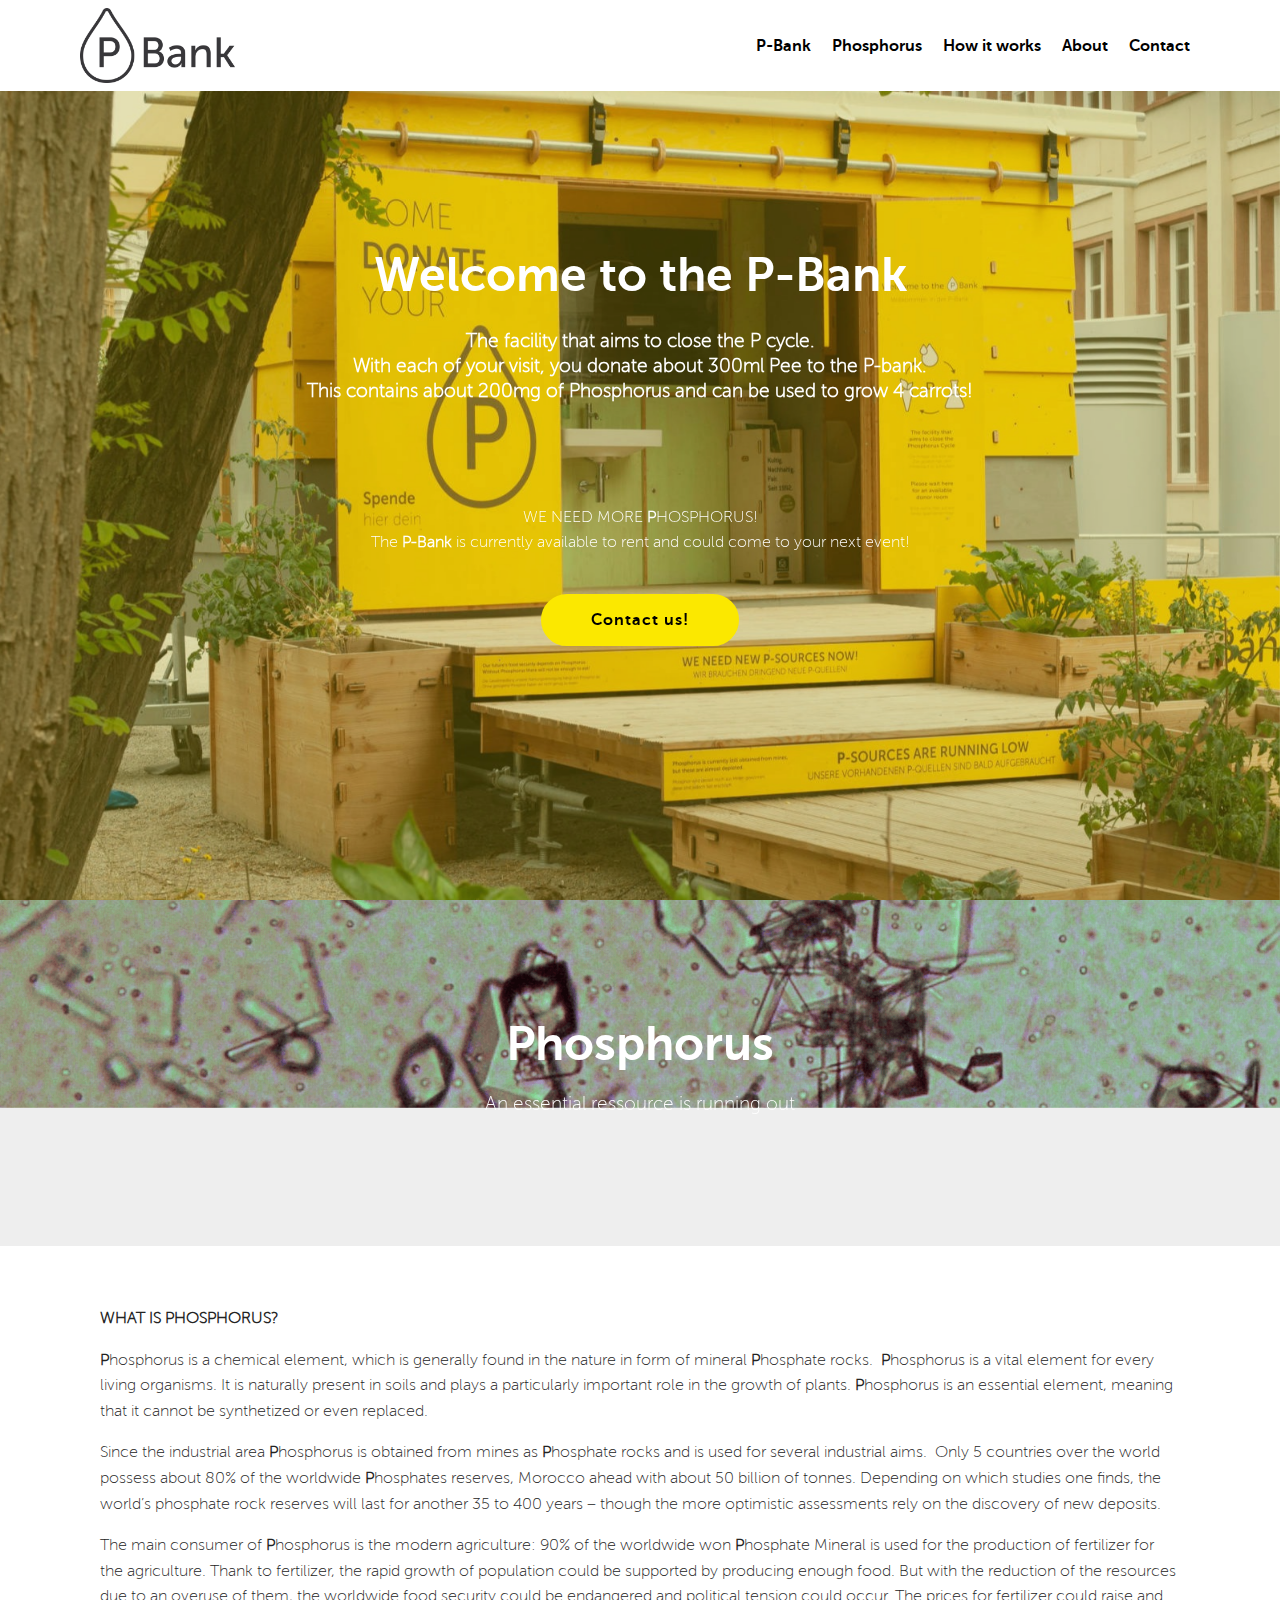
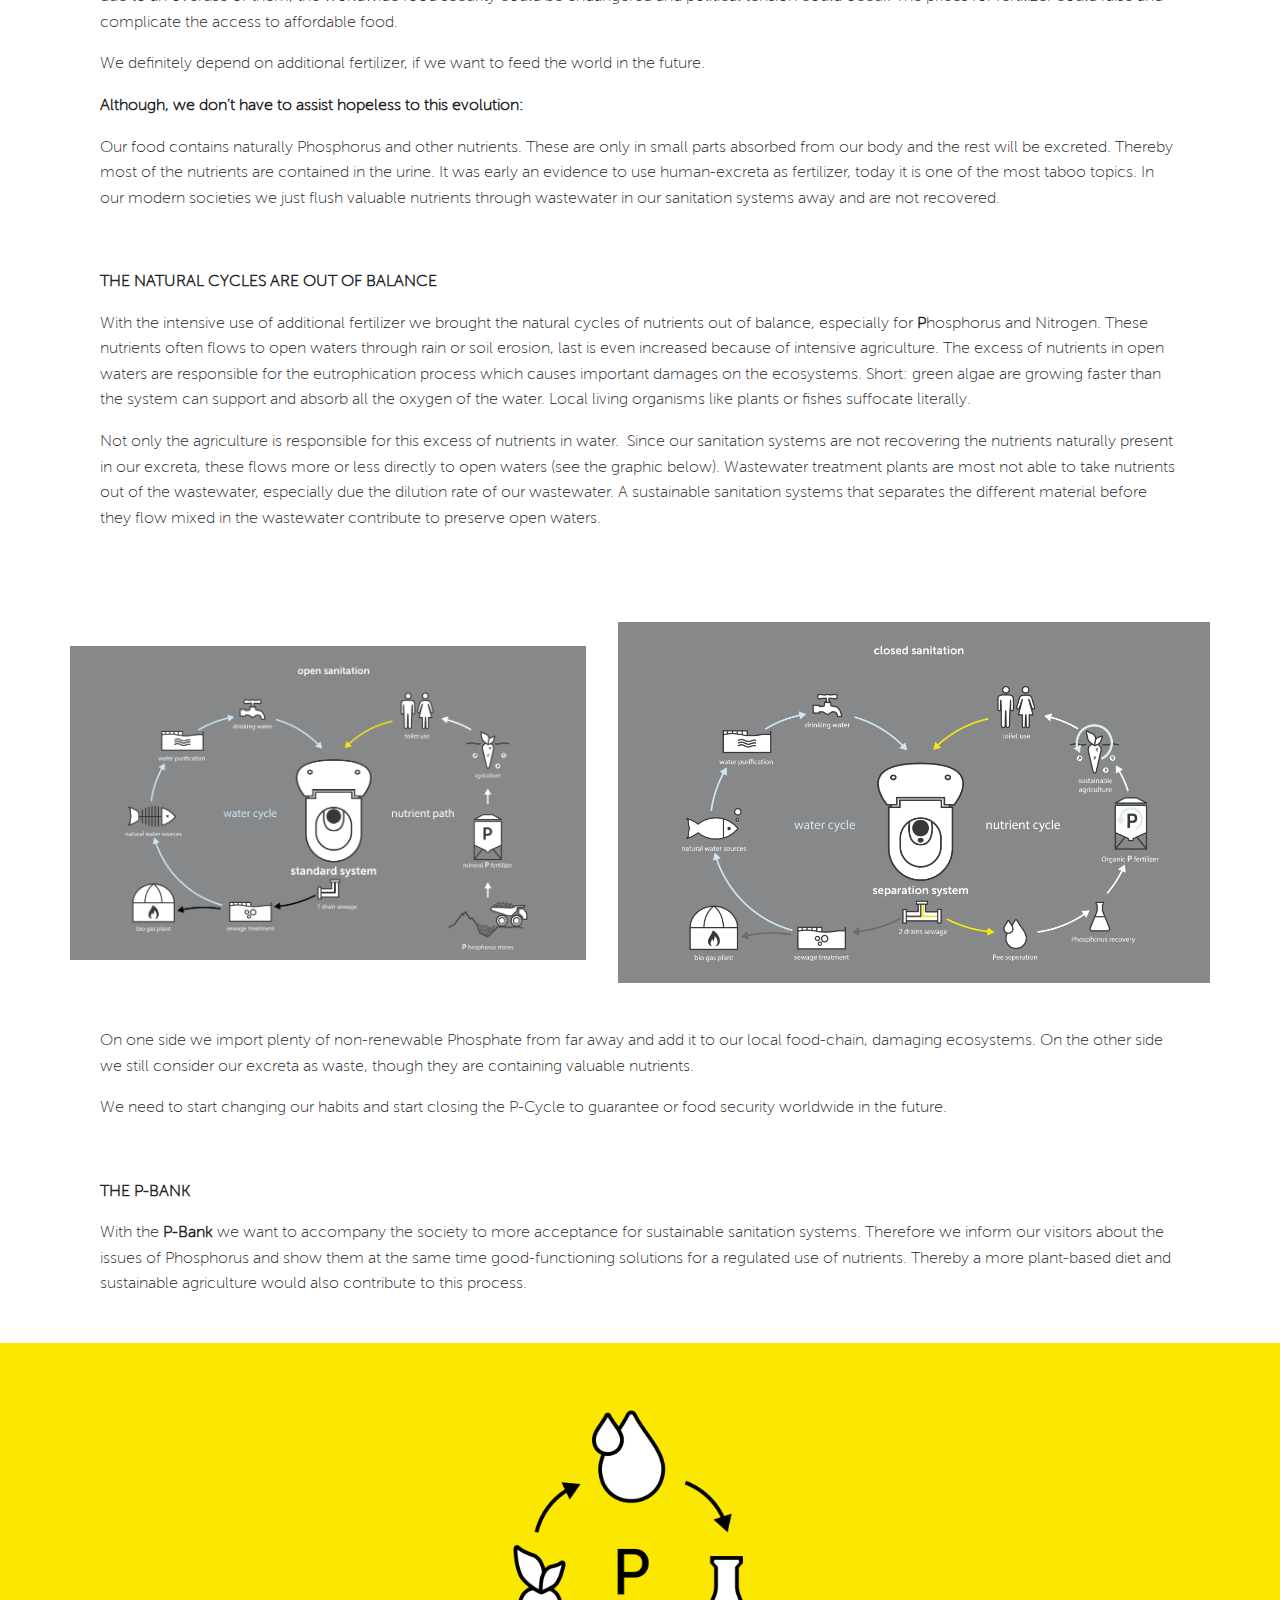
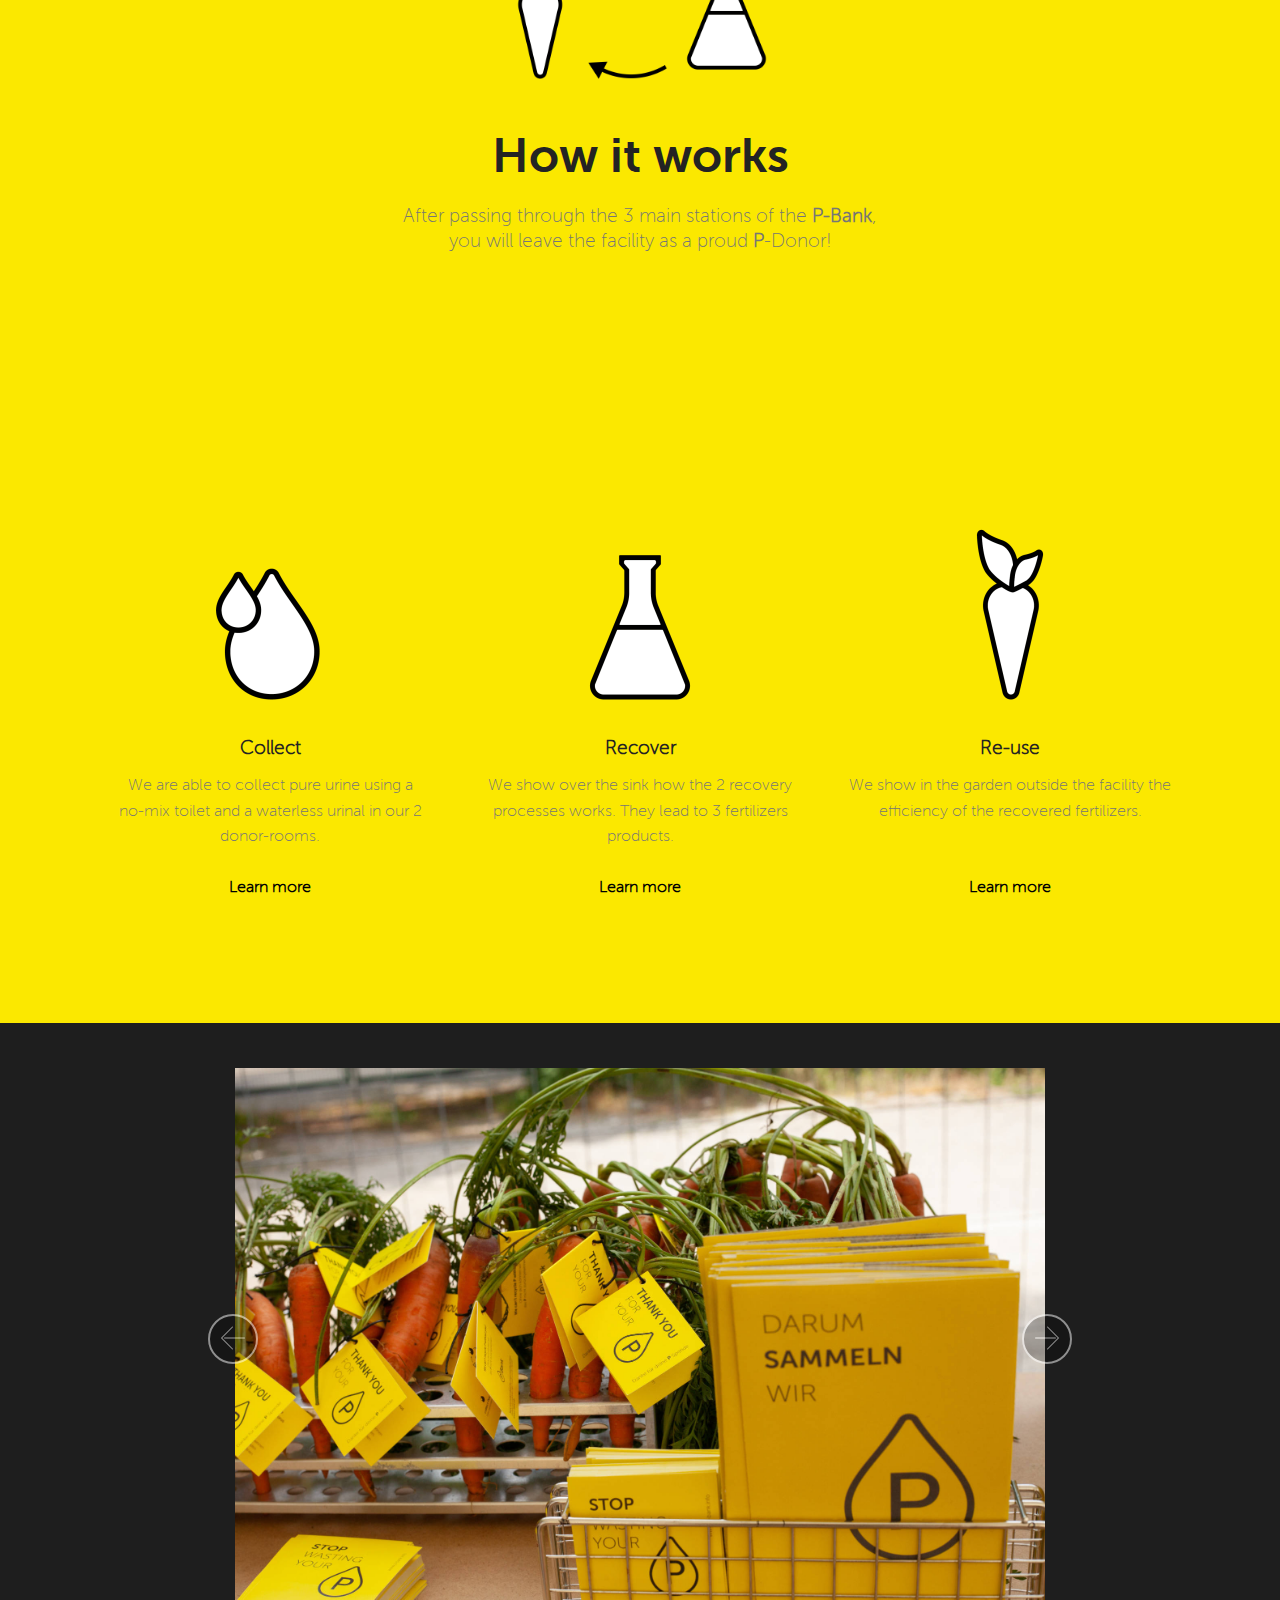
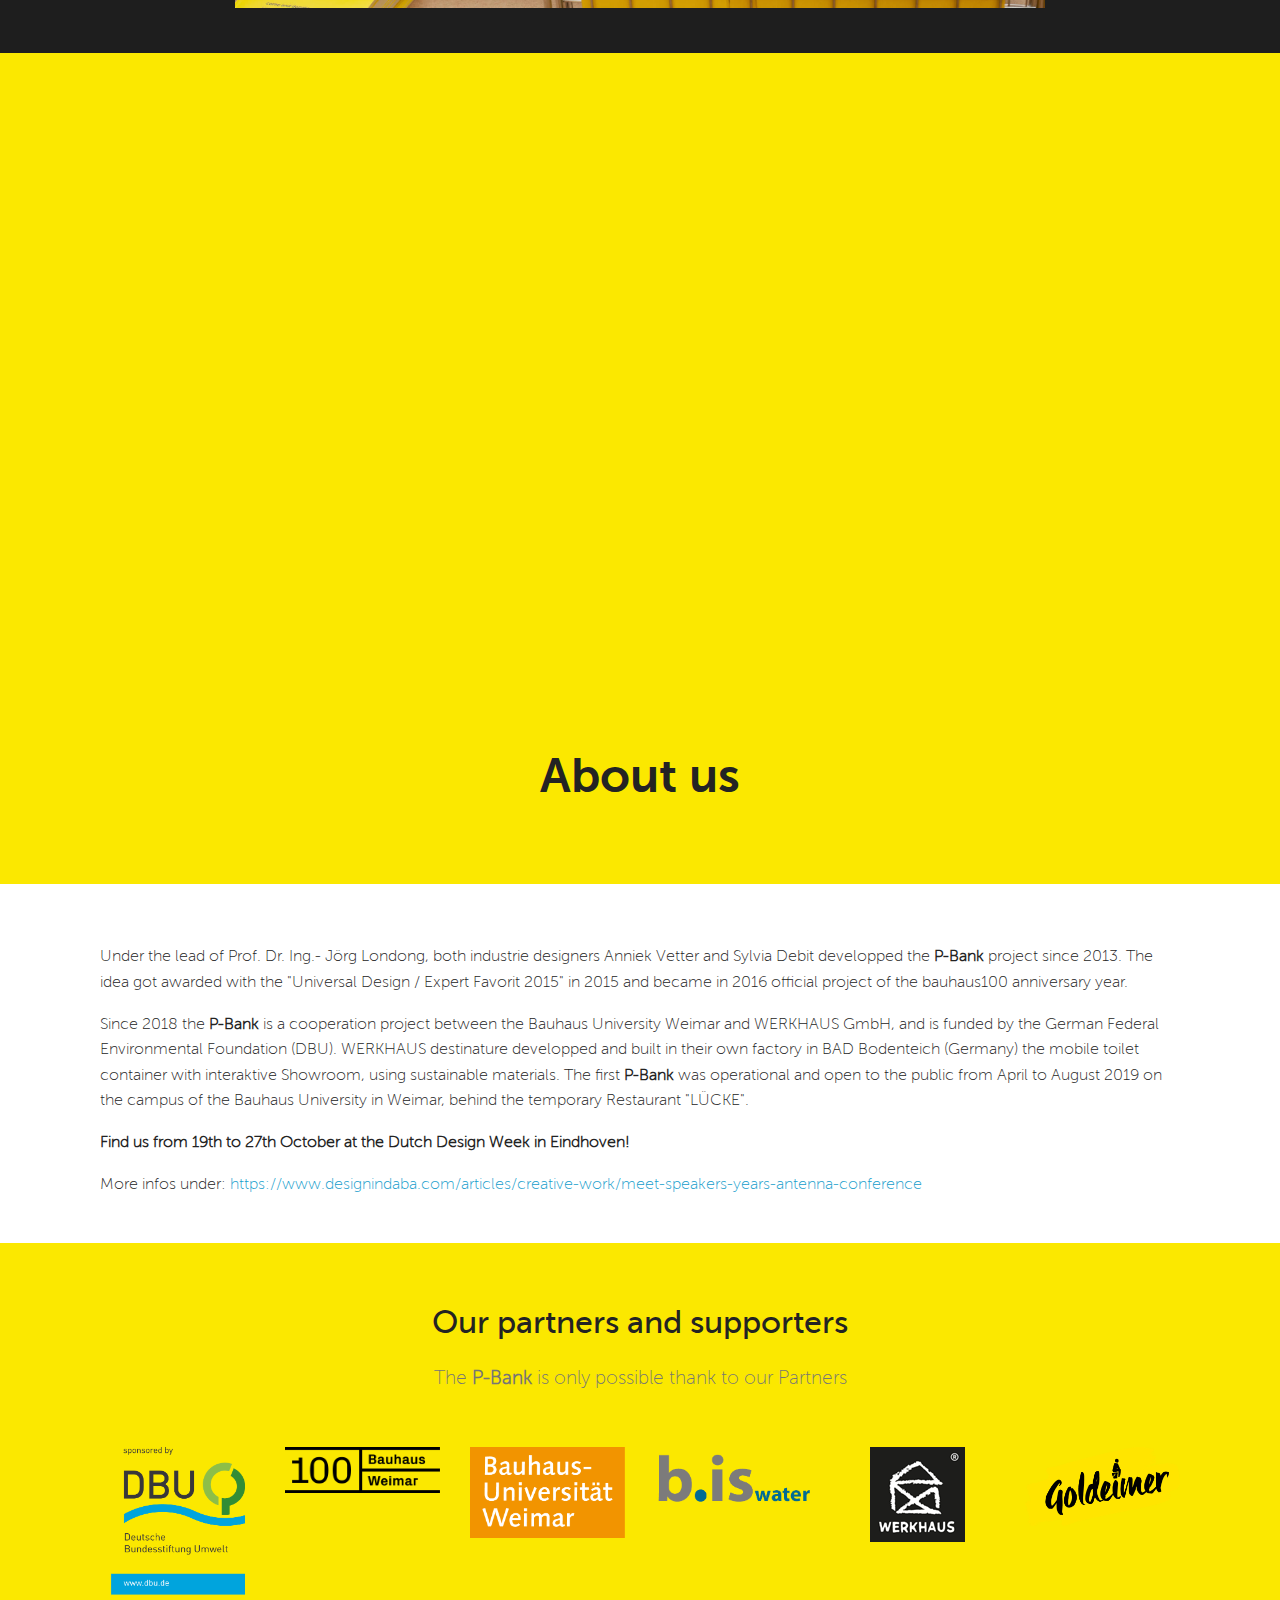
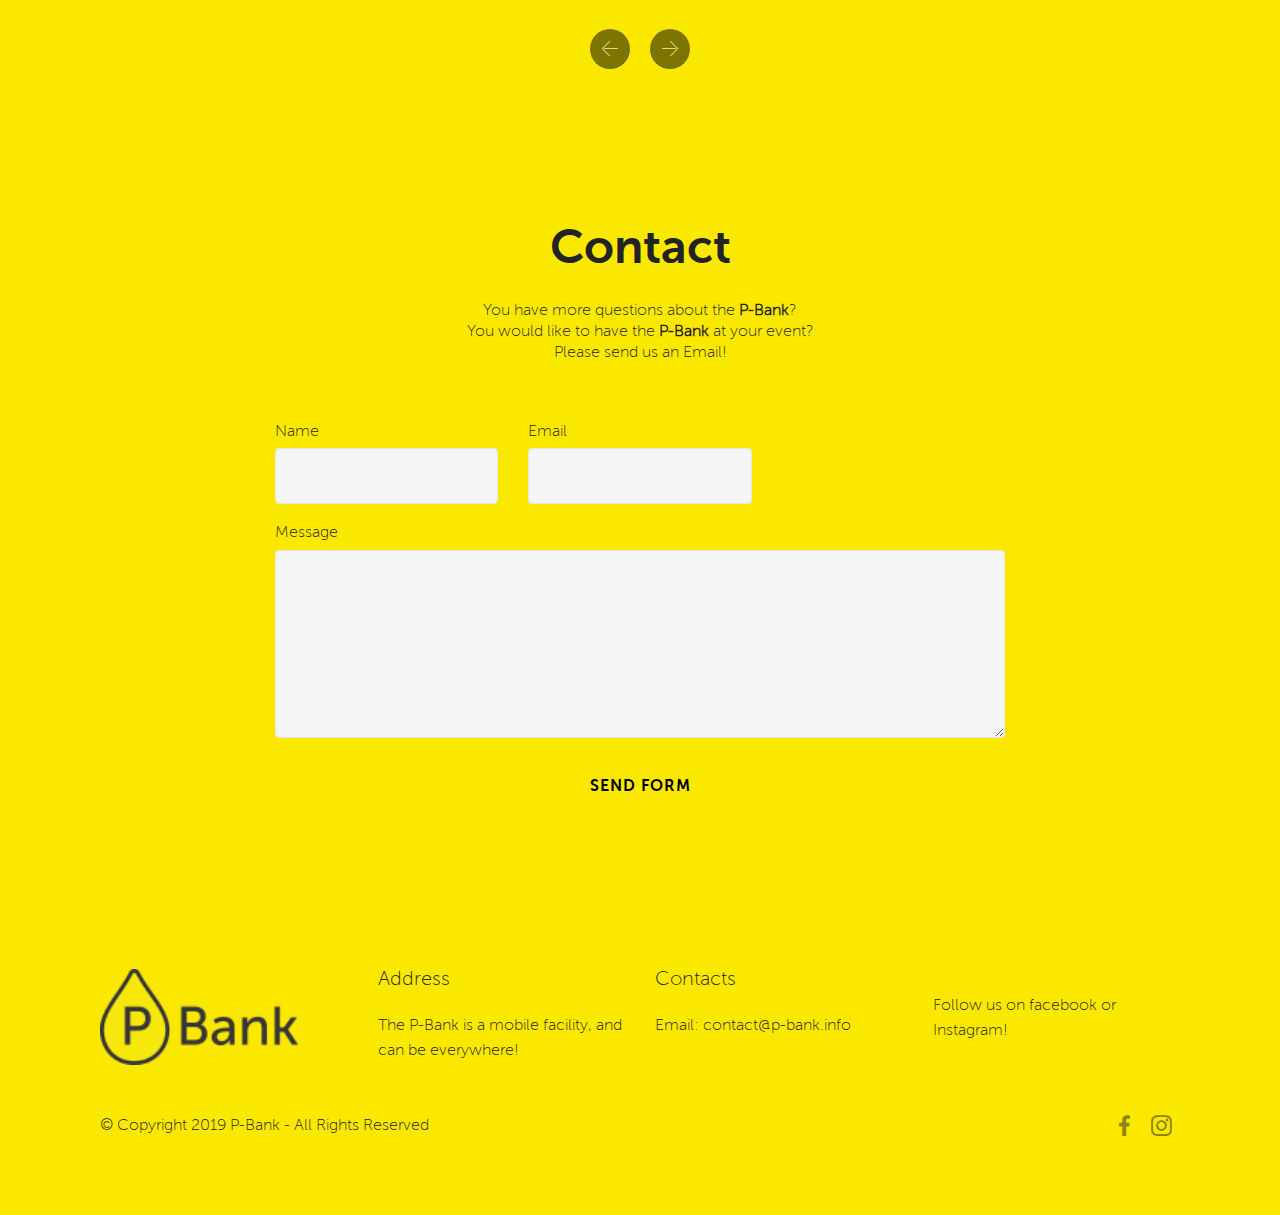
==== commit 4d0d6622: "create github pages" ====
--- a/index.html
+++ b/index.html
@@ -61,7 +61,7 @@
     </nav>
 </section>
 
-<section class="engine"><a href="https://mobirise.info/m">free site design templates</a></section><section class="cid-rF3BqN19pg mbr-fullscreen mbr-parallax-background" id="header2-d">
+<section class="engine"><a href="https://mobirise.info/b">how to create a site</a></section><section class="cid-rF3BqN19pg mbr-fullscreen mbr-parallax-background" id="header2-d">
 
     
 
@@ -190,7 +190,7 @@
             <div class="card p-3 col-12 col-md-6 col-lg-4">
                 <div class="card-wrapper">
                     <div class="card-img">
-                        <img src="assets/images/drop-01-1-676x676.png" alt="Mobirise" title="">
+                        <img src="assets/images/drop-01-01-1-676x676.png" alt="Mobirise" title="">
                     </div>
                     <div class="card-box">
                         <h4 class="card-title pb-3 mbr-fonts-style display-5"><strong>
@@ -205,7 +205,7 @@
             <div class="card p-3 col-12 col-md-6 col-lg-4">
                 <div class="card-wrapper">
                     <div class="card-img">
-                        <img src="assets/images/reactor-01-1-676x676.png" alt="Mobirise" title="">
+                        <img src="assets/images/reactor-01-01-1-676x676.png" alt="Mobirise" title="">
                     </div>
                     <div class="card-box ">
                         <h4 class="card-title pb-3 mbr-fonts-style display-5"><strong>
@@ -218,7 +218,7 @@
             <div class="card p-3 col-12 col-md-6 col-lg-4">
                 <div class="card-wrapper">
                     <div class="card-img">
-                        <img src="assets/images/carrot-01-1-676x676.png" alt="Mobirise" title="">
+                        <img src="assets/images/carrot-01-01-1-676x676.png" alt="Mobirise" title="">
                     </div>
                     <div class="card-box">
                         <h4 class="card-title pb-3 mbr-fonts-style display-5"><strong>
@@ -422,7 +422,7 @@
         <div class="row justify-content-center">
             <div class="media-container-column col-lg-8" data-form-type="formoid">
                 <!---Formbuilder Form--->
-                <form action="https://mobirise.com/" method="POST" class="mbr-form form-with-styler" data-form-title="Mobirise Form"><input type="hidden" name="email" data-form-email="true" value="X8qPDkoPvqzVoAWI663qzOzrBljtWvzw+QQ9xELpK0nUGLuuokCyBp5tWRaMGUFq3q8GIDM3qpIj6Rs4x8cs2/dzuK1gq9UYbVOi1byzhrrXE2/qV9JF7ufIFta/i6Tw">
+                <form action="https://mobirise.com/" method="POST" class="mbr-form form-with-styler" data-form-title="Mobirise Form"><input type="hidden" name="email" data-form-email="true" value="1Lv3WVr876LvYcONLWiSkgI87IzeSXwDHsaEbu4LiiIZGguwwxg4sB4Q2xeD9jhu56xRJaMPf2VdGUvbmWqJFj7kT5PJcCezAuHTu0XhwtQG/2wSZ8pQ6RmqCdopSxfi">
                     <div class="row">
                         <div hidden="hidden" data-form-alert="" class="alert alert-success col-12">Thanks for your Email!
 We will reply as soon as possible.</div>
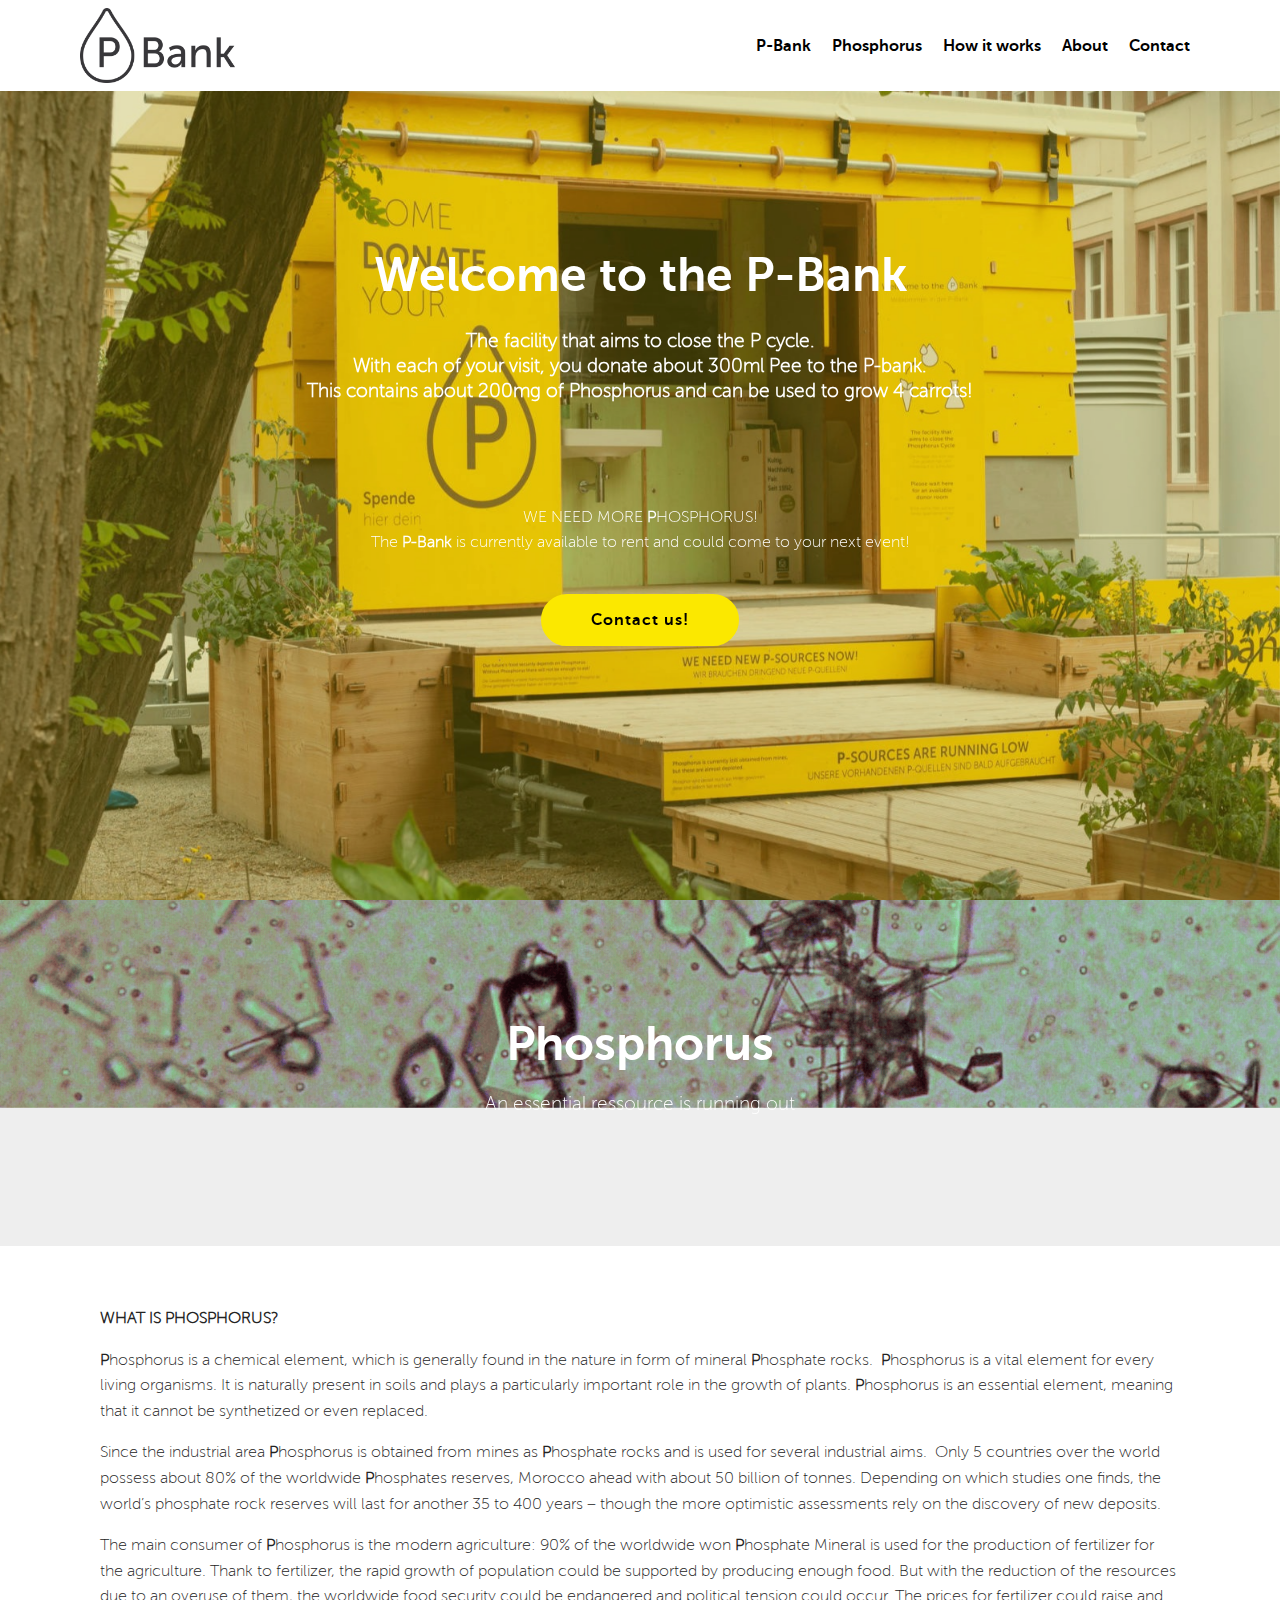
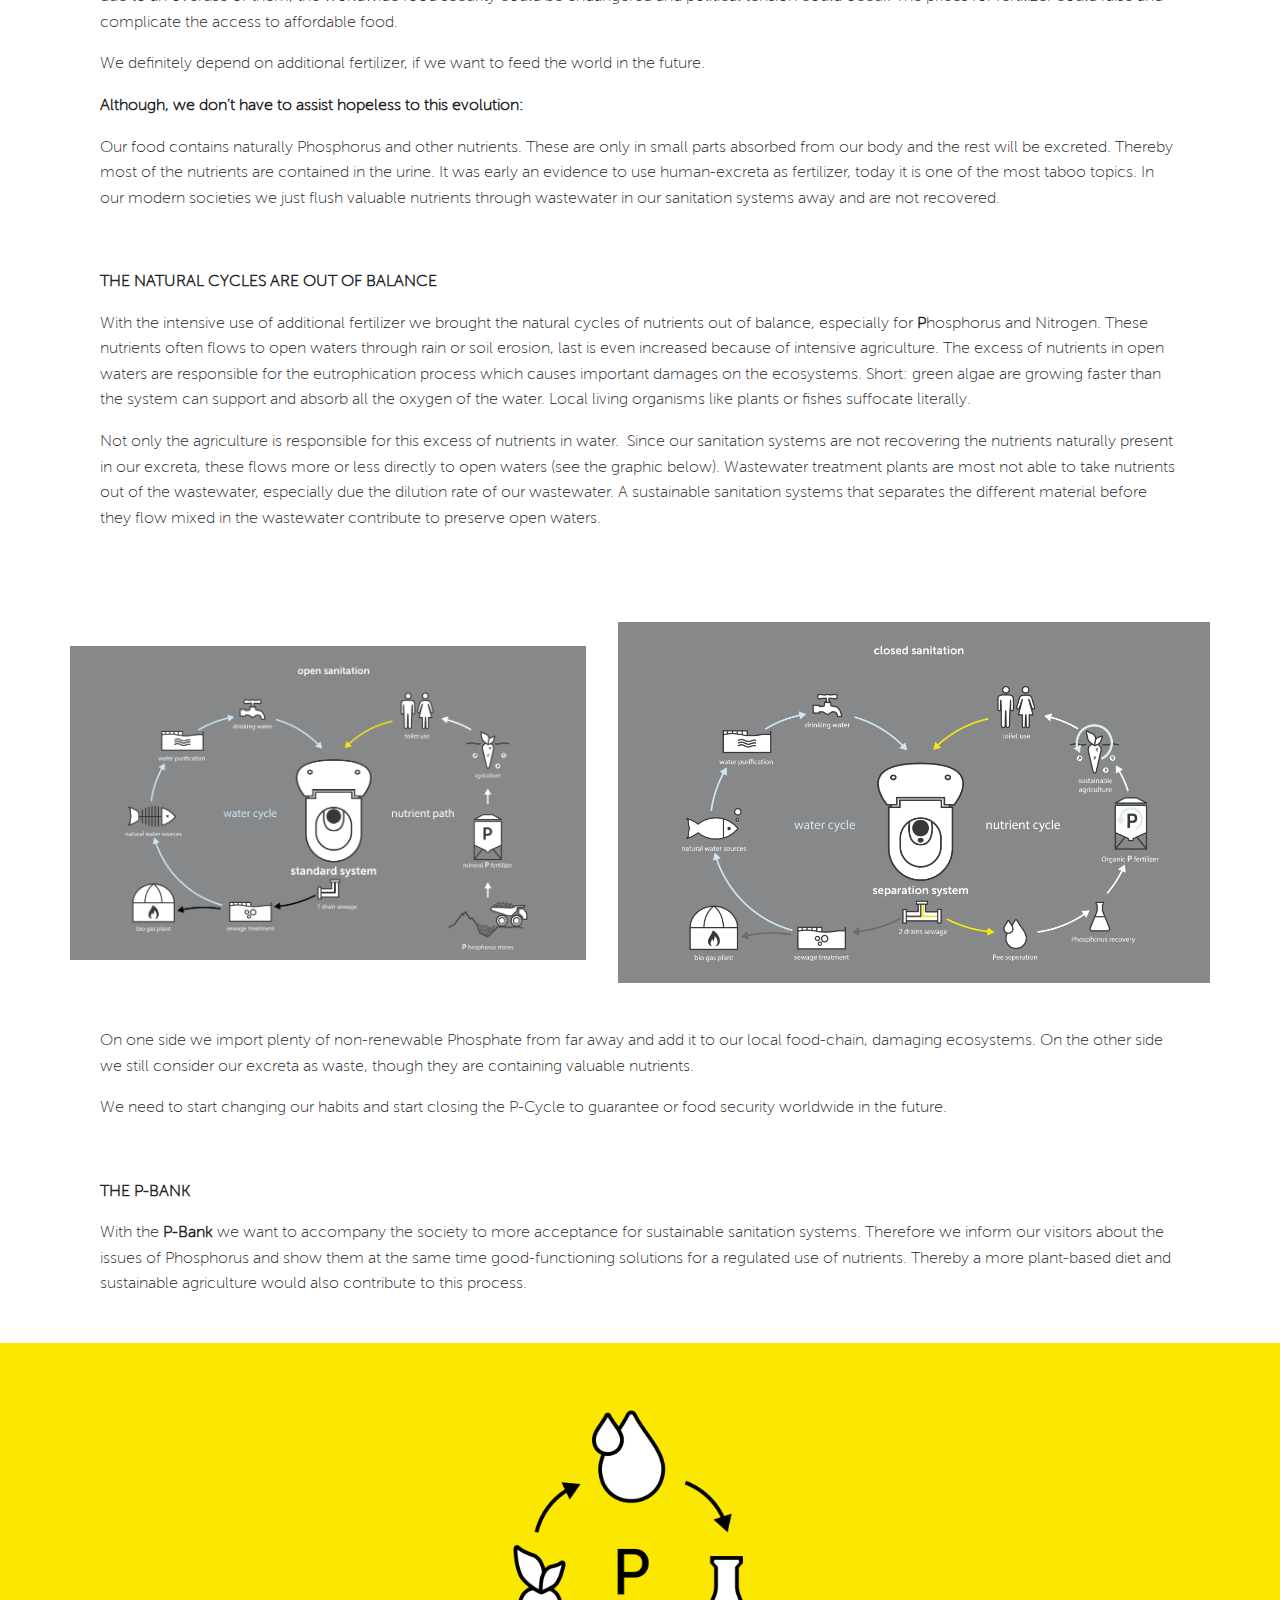
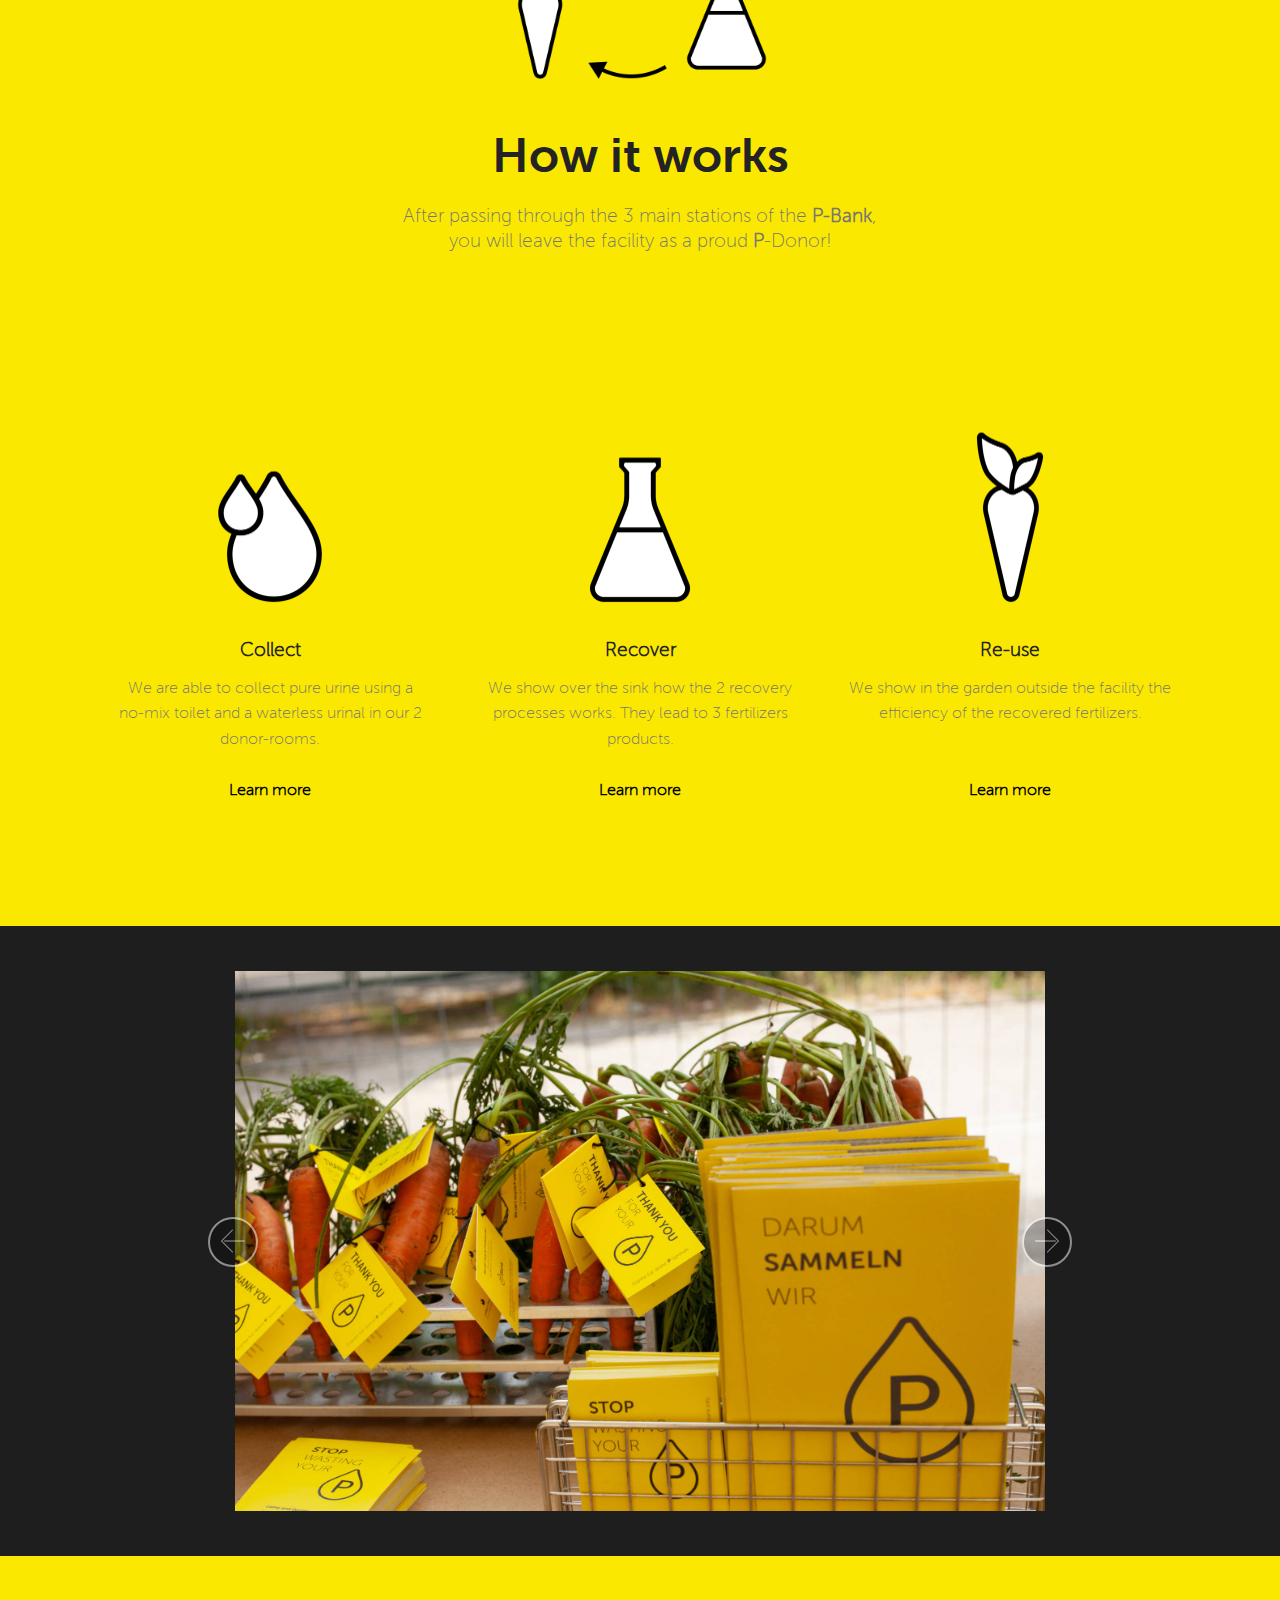
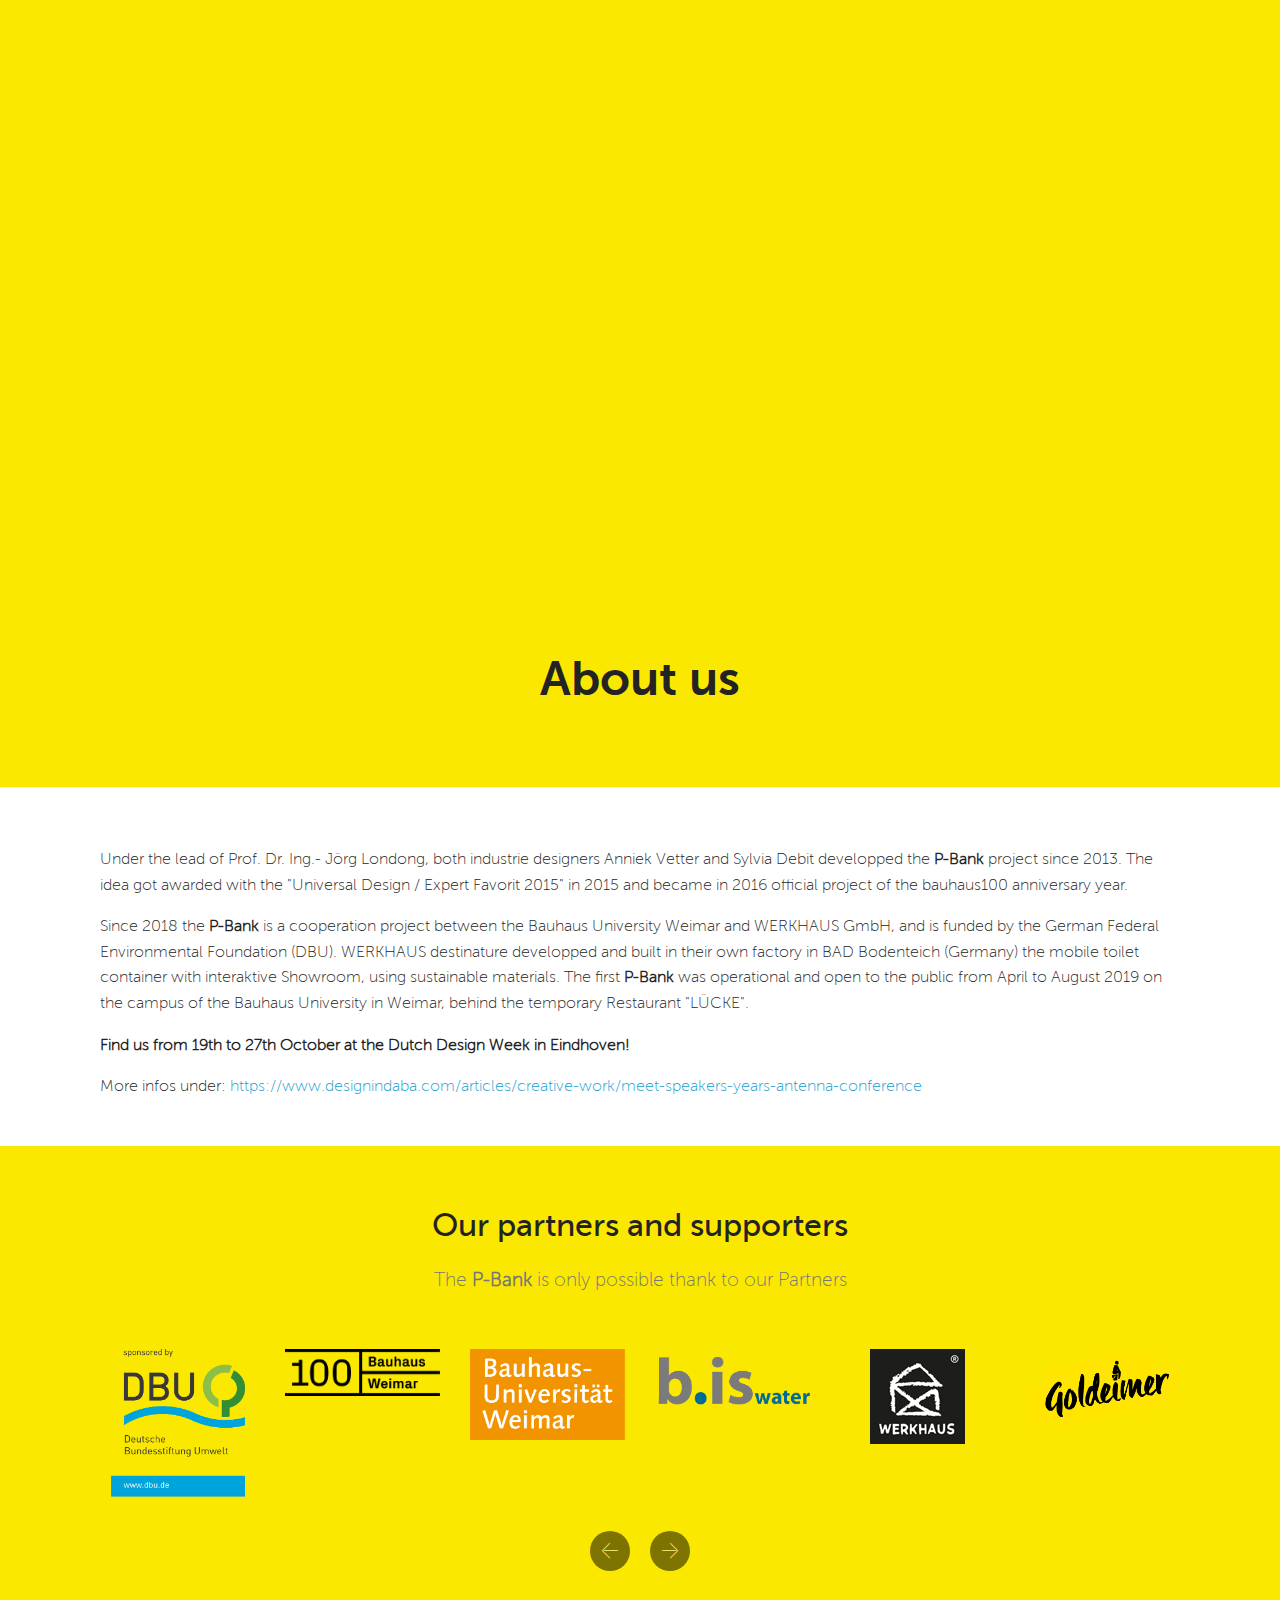
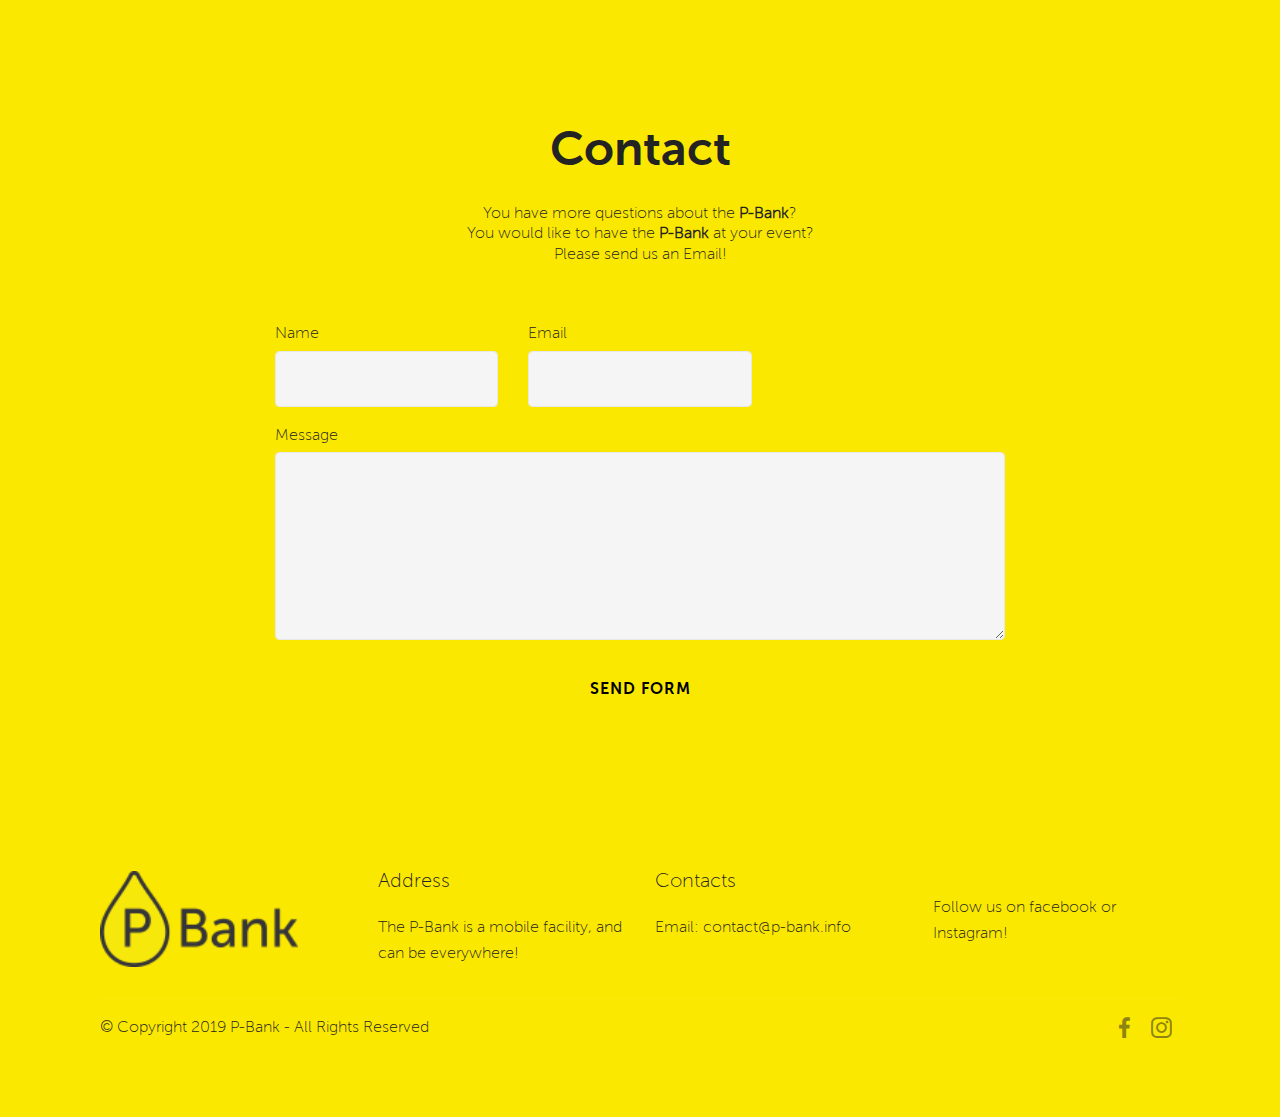
==== commit bfa41984: "create github pages" ====
--- a/index.html
+++ b/index.html
@@ -61,7 +61,7 @@
     </nav>
 </section>
 
-<section class="engine"><a href="https://mobirise.info/b">how to create a site</a></section><section class="cid-rF3BqN19pg mbr-fullscreen mbr-parallax-background" id="header2-d">
+<section class="engine"><a href="https://mobirise.info/x">free css templates</a></section><section class="cid-rF3BqN19pg mbr-fullscreen mbr-parallax-background" id="header2-d">
 
     
 
@@ -190,7 +190,7 @@
             <div class="card p-3 col-12 col-md-6 col-lg-4">
                 <div class="card-wrapper">
                     <div class="card-img">
-                        <img src="assets/images/drop-01-01-1-676x676.png" alt="Mobirise" title="">
+                        <img src="assets/images/drop-01-1-676x541.png" alt="Mobirise" title="">
                     </div>
                     <div class="card-box">
                         <h4 class="card-title pb-3 mbr-fonts-style display-5"><strong>
@@ -205,7 +205,7 @@
             <div class="card p-3 col-12 col-md-6 col-lg-4">
                 <div class="card-wrapper">
                     <div class="card-img">
-                        <img src="assets/images/reactor-01-01-1-676x676.png" alt="Mobirise" title="">
+                        <img src="assets/images/reactor-01-1-676x541.png" alt="Mobirise" title="">
                     </div>
                     <div class="card-box ">
                         <h4 class="card-title pb-3 mbr-fonts-style display-5"><strong>
@@ -218,7 +218,7 @@
             <div class="card p-3 col-12 col-md-6 col-lg-4">
                 <div class="card-wrapper">
                     <div class="card-img">
-                        <img src="assets/images/carrot-01-01-1-676x676.png" alt="Mobirise" title="">
+                        <img src="assets/images/carrot-01-1-676x541.png" alt="Mobirise" title="">
                     </div>
                     <div class="card-box">
                         <h4 class="card-title pb-3 mbr-fonts-style display-5"><strong>
@@ -422,7 +422,7 @@
         <div class="row justify-content-center">
             <div class="media-container-column col-lg-8" data-form-type="formoid">
                 <!---Formbuilder Form--->
-                <form action="https://mobirise.com/" method="POST" class="mbr-form form-with-styler" data-form-title="Mobirise Form"><input type="hidden" name="email" data-form-email="true" value="1Lv3WVr876LvYcONLWiSkgI87IzeSXwDHsaEbu4LiiIZGguwwxg4sB4Q2xeD9jhu56xRJaMPf2VdGUvbmWqJFj7kT5PJcCezAuHTu0XhwtQG/2wSZ8pQ6RmqCdopSxfi">
+                <form action="https://mobirise.com/" method="POST" class="mbr-form form-with-styler" data-form-title="Mobirise Form"><input type="hidden" name="email" data-form-email="true" value="aO23vO5b1lVm9lgmBR4B6bVfs/y7t4db+Gil8/5uRflwiWYIwczt/cHH6LHV1H4XUNvZ3WUXMW2mX0YRJPWaWXfeA3KmeEZMZpHW1Yo8xWnbZbkdPmawJFaV+lH2dVcT">
                     <div class="row">
                         <div hidden="hidden" data-form-alert="" class="alert alert-success col-12">Thanks for your Email!
 We will reply as soon as possible.</div>
--- a/assets/mobirise/css/mbr-additional.css
+++ b/assets/mobirise/css/mbr-additional.css
@@ -1247,7 +1247,7 @@
   color: #232323;
 }
 .cid-rF56362Slb {
-  padding-top: 30px;
+  padding-top: 0px;
   padding-bottom: 90px;
   background-color: #fbe800;
 }
--- a/assets/mobirise/css/mbr-additional.css
+++ b/assets/mobirise/css/mbr-additional.css
@@ -1247,7 +1247,7 @@
   color: #232323;
 }
 .cid-rF56362Slb {
-  padding-top: 30px;
+  padding-top: 0px;
   padding-bottom: 90px;
   background-color: #fbe800;
 }
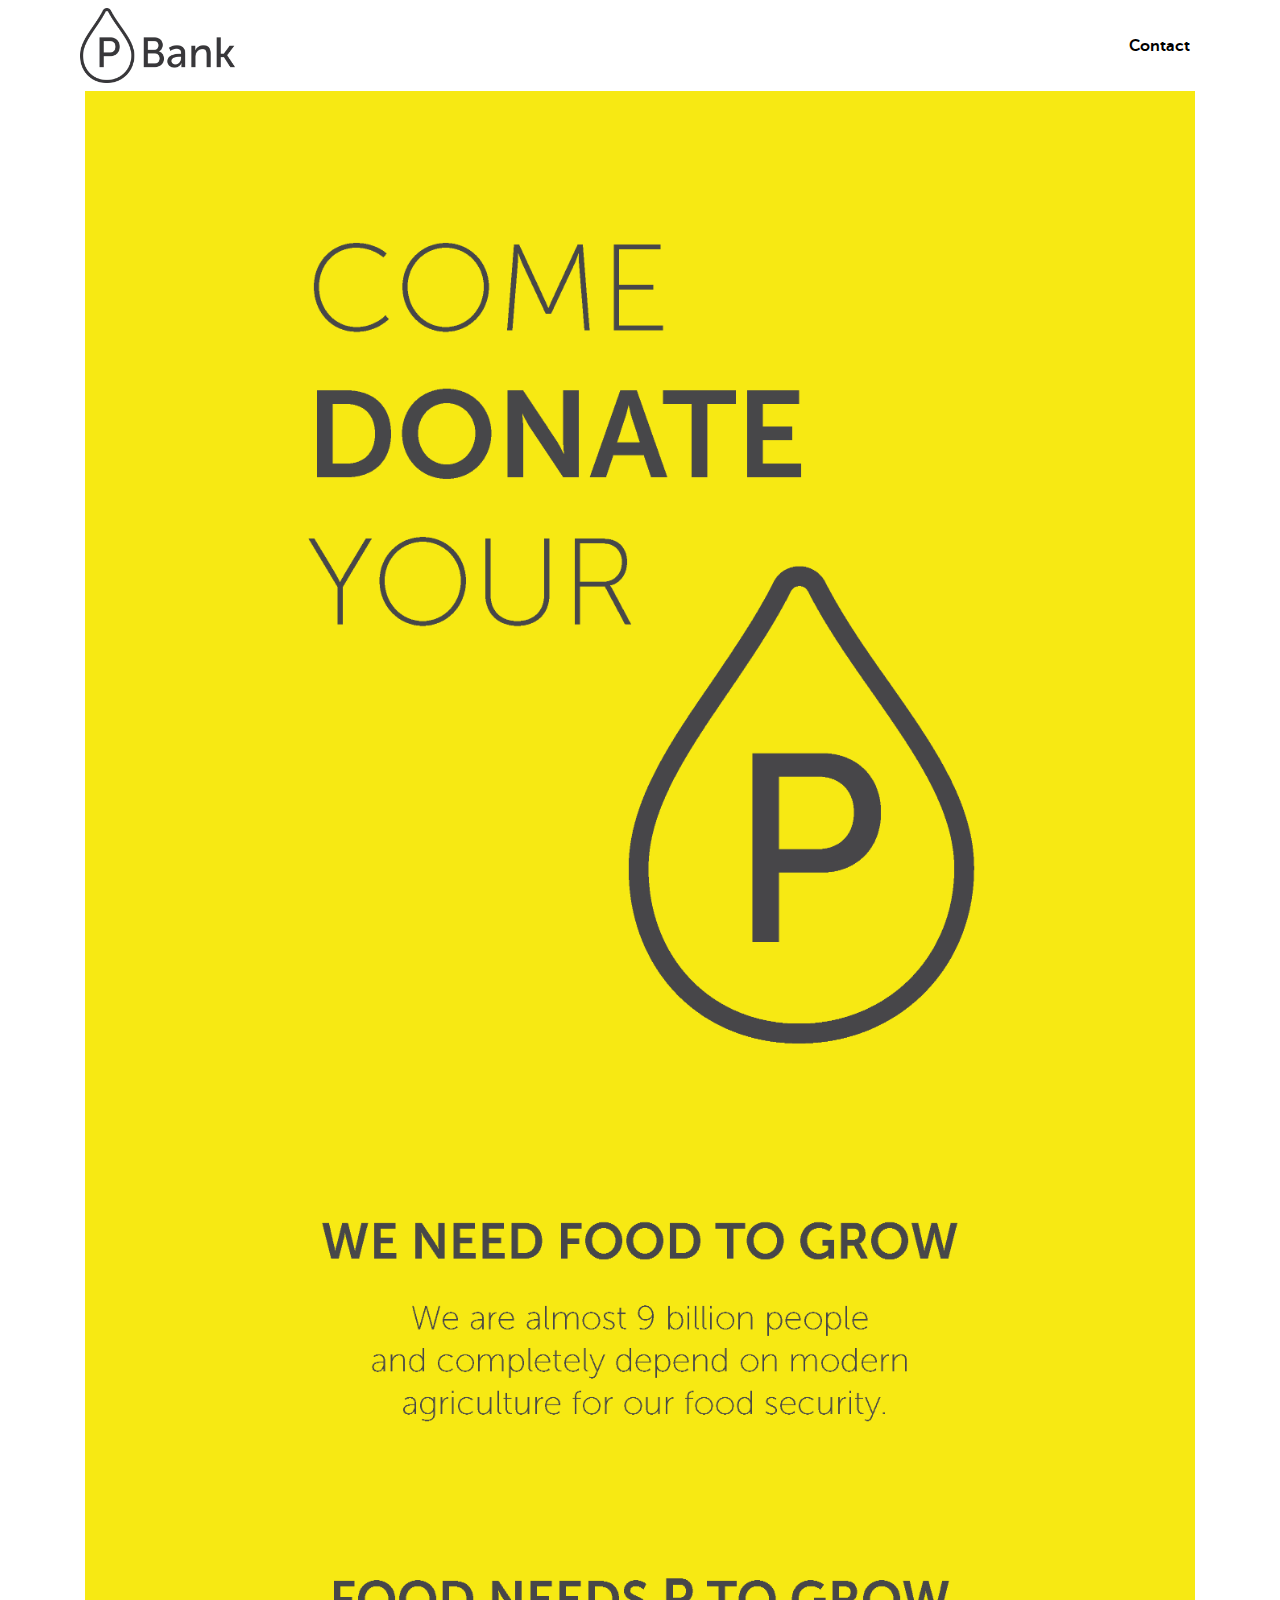
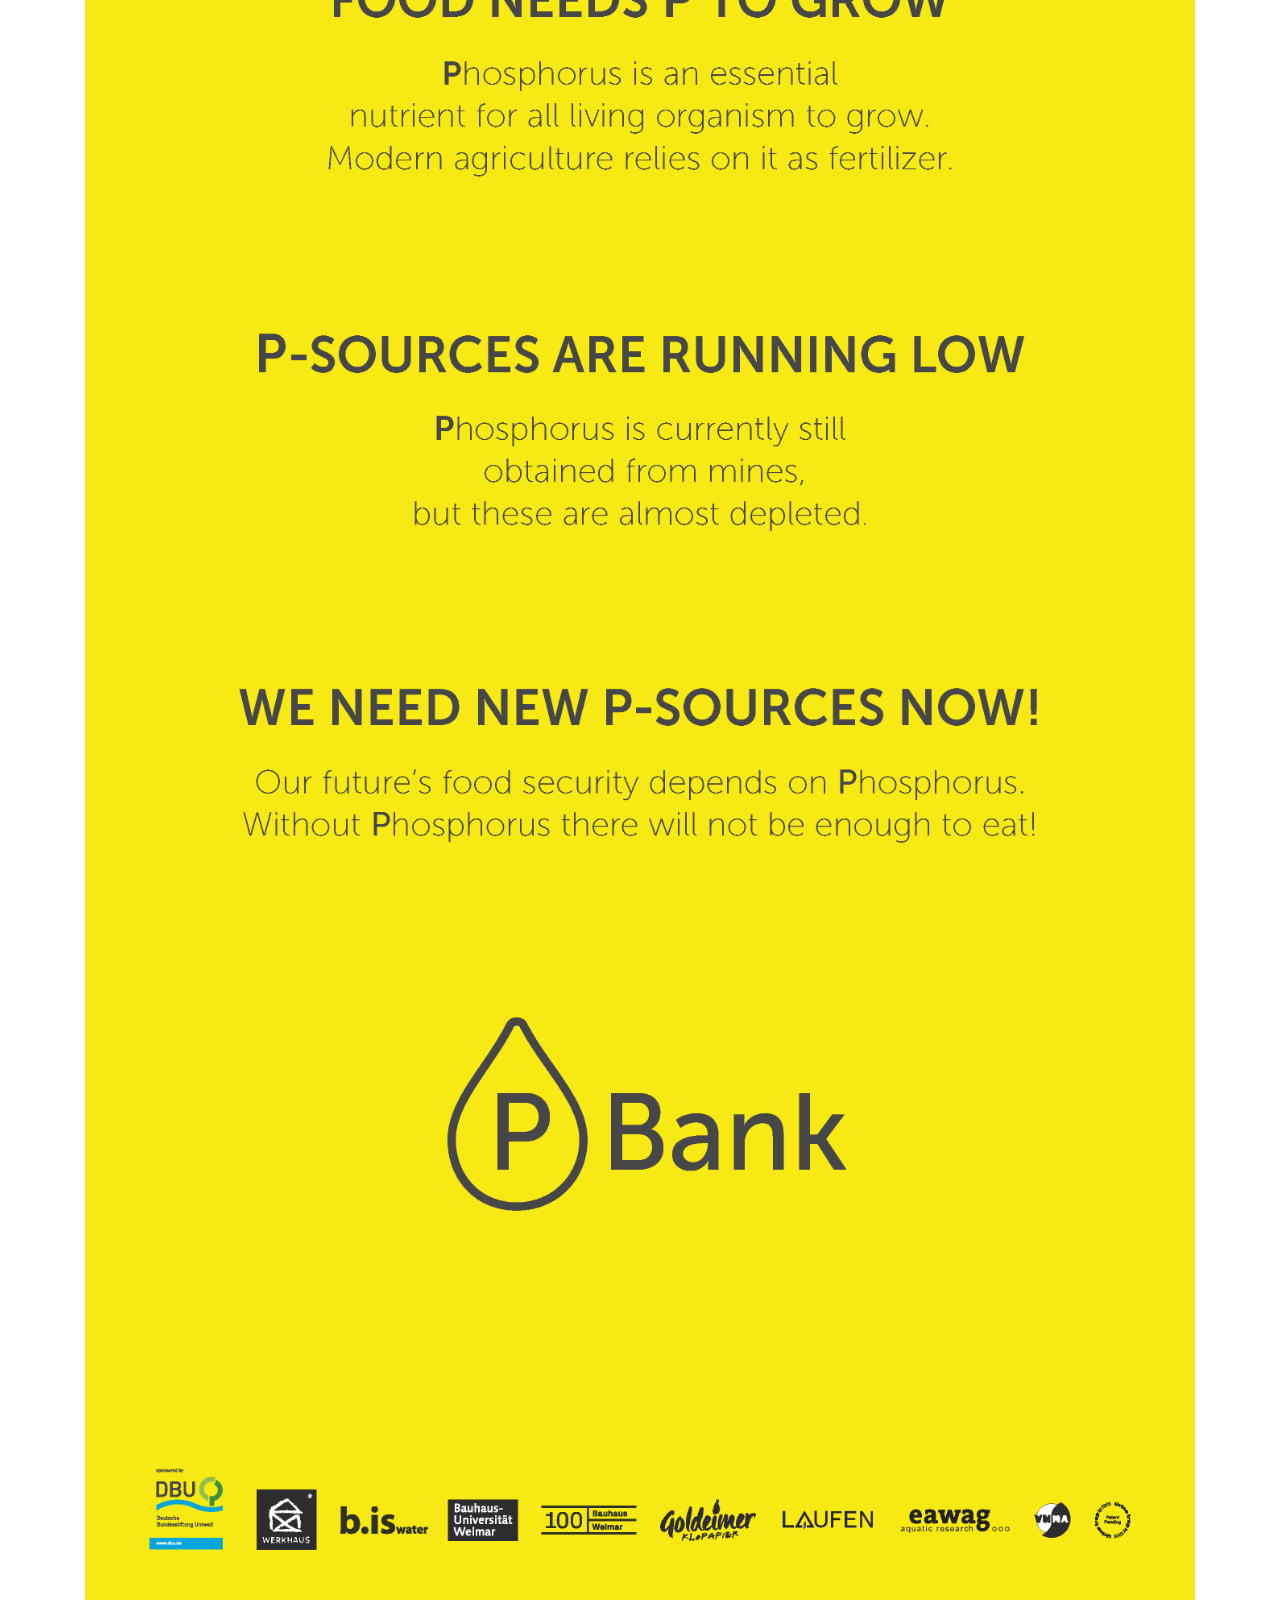
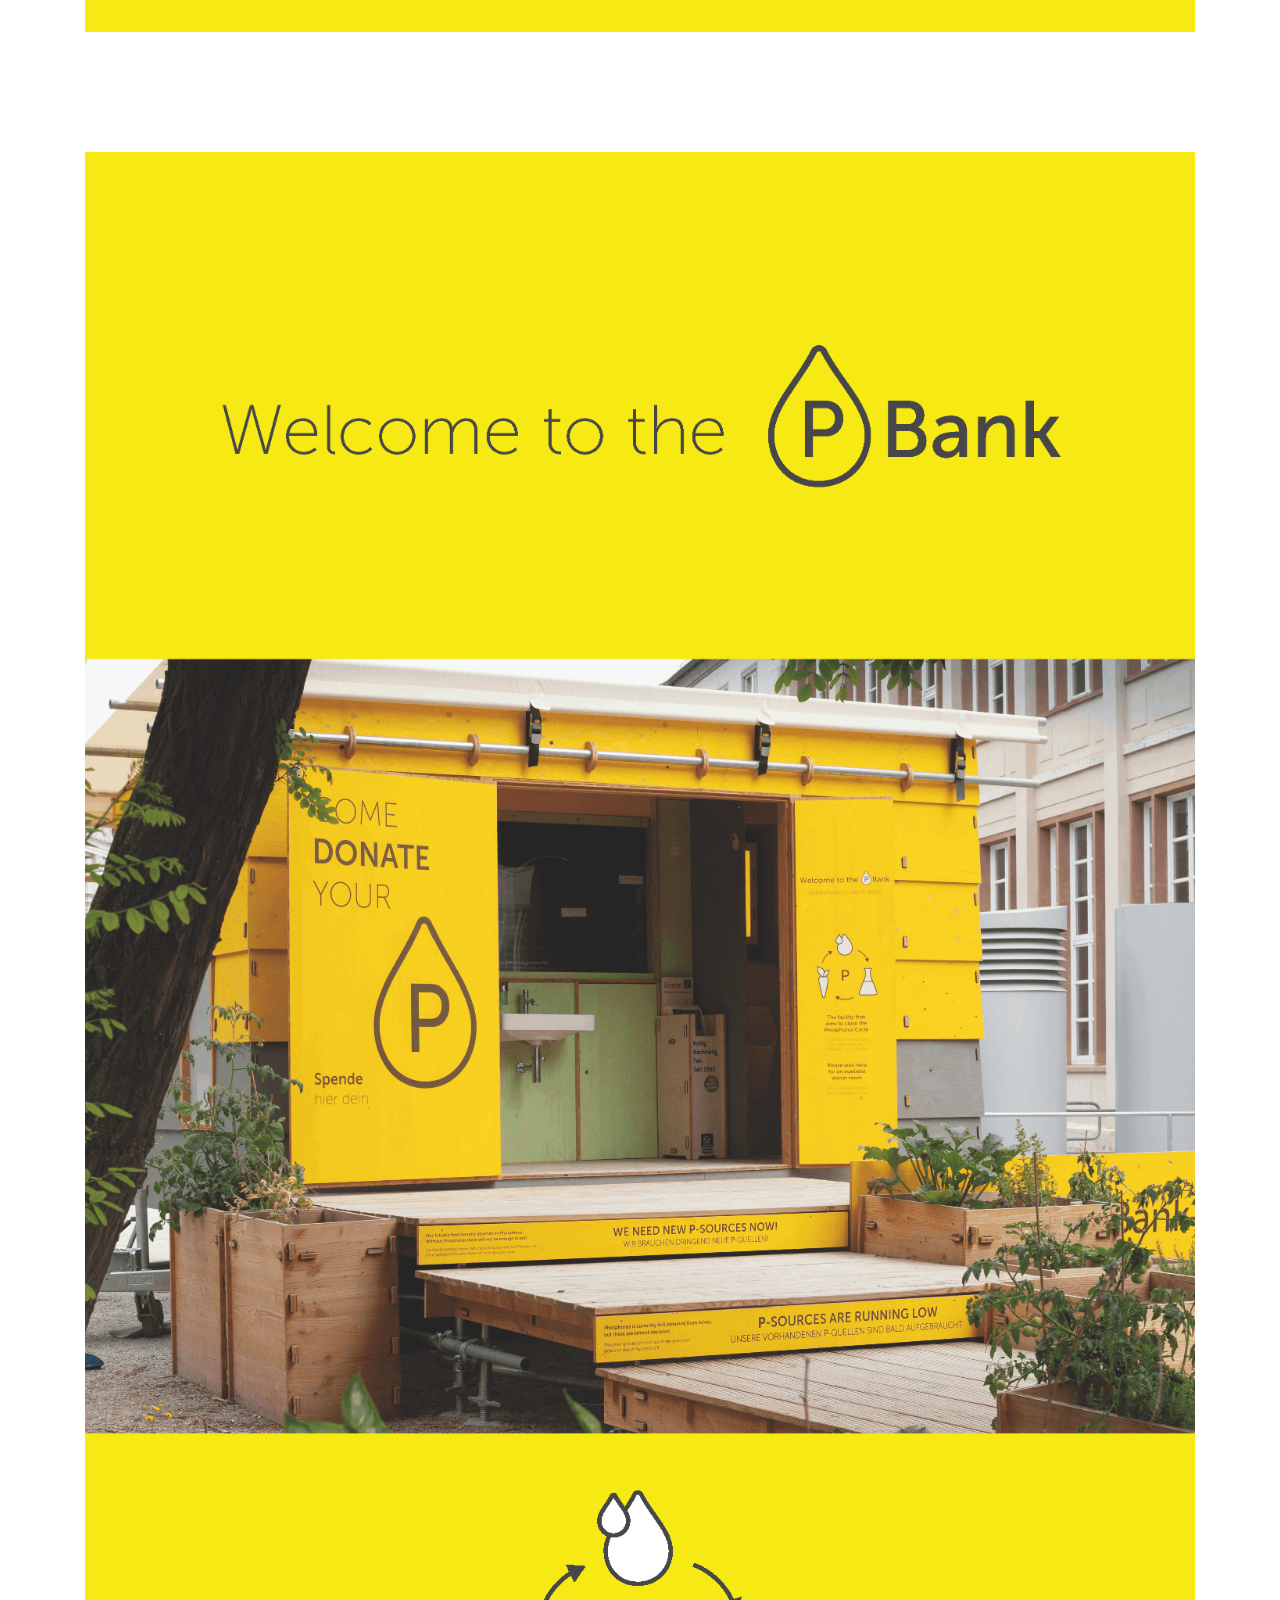
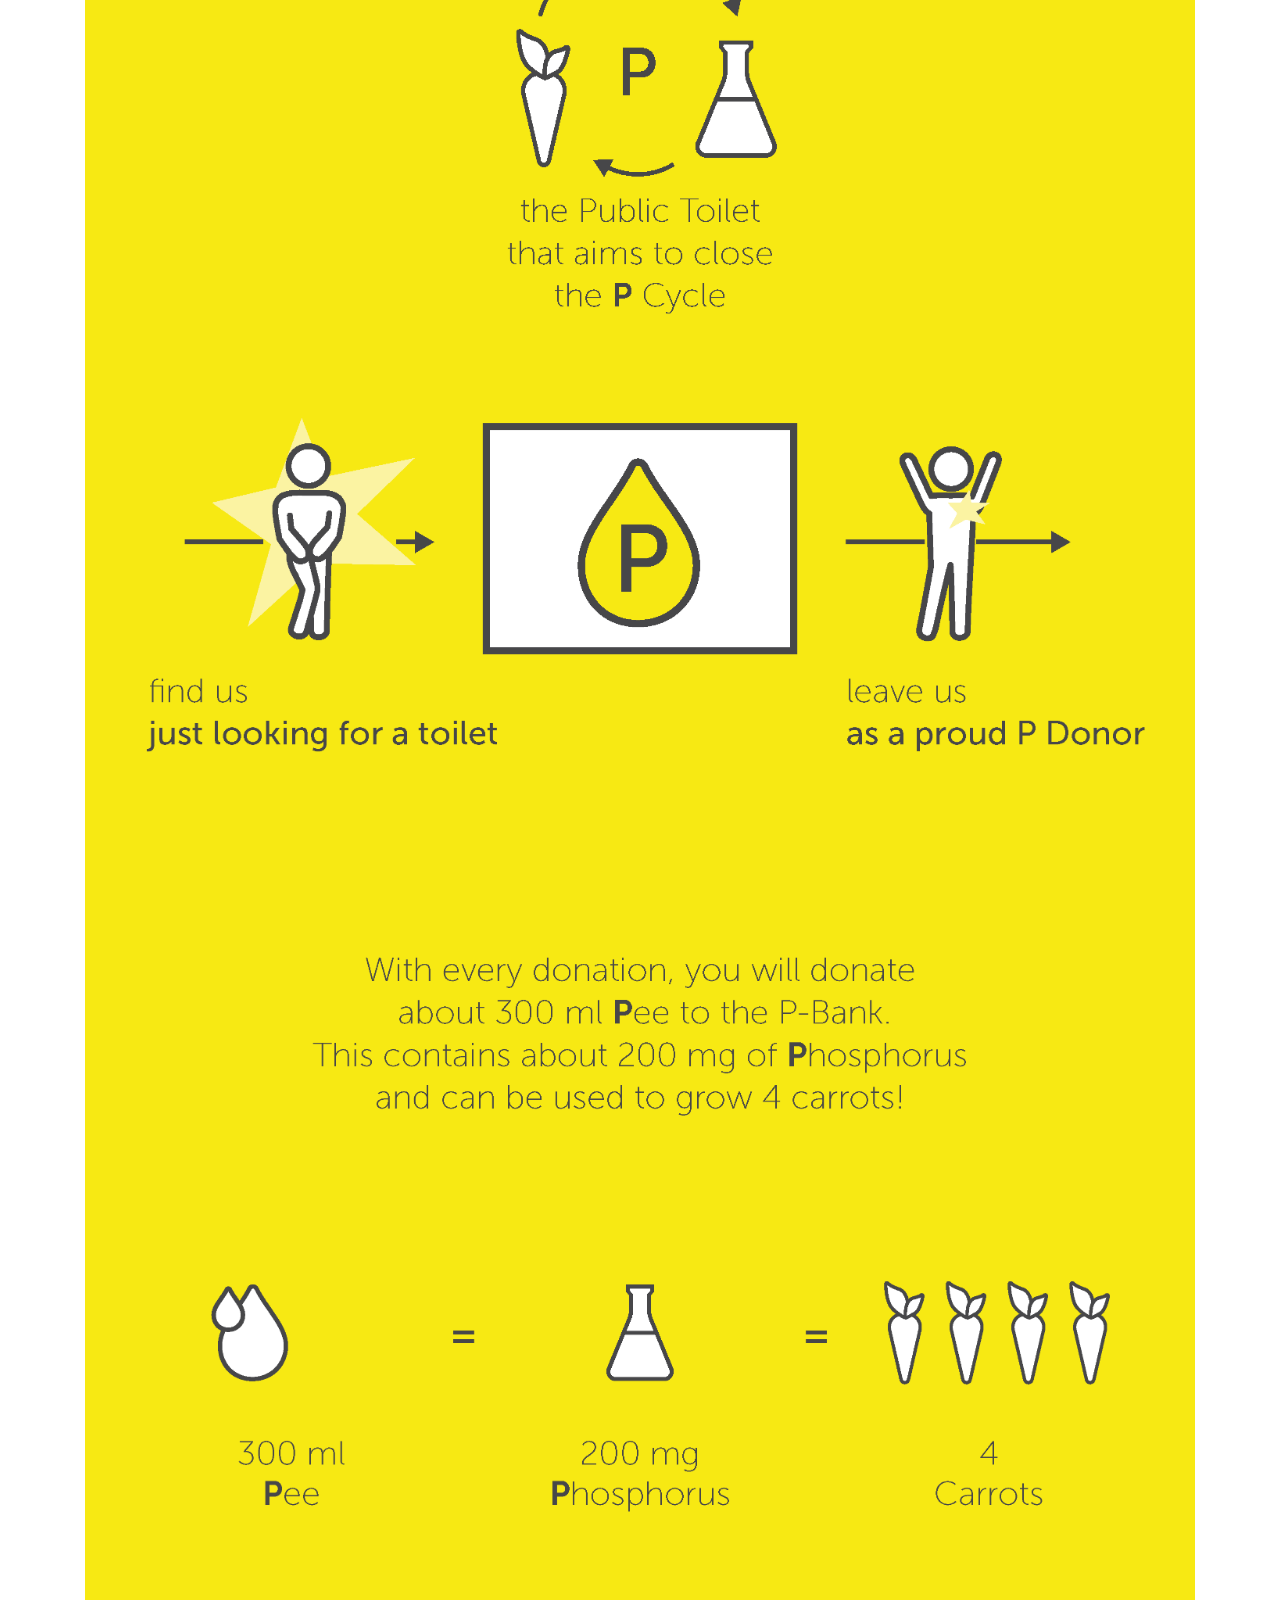
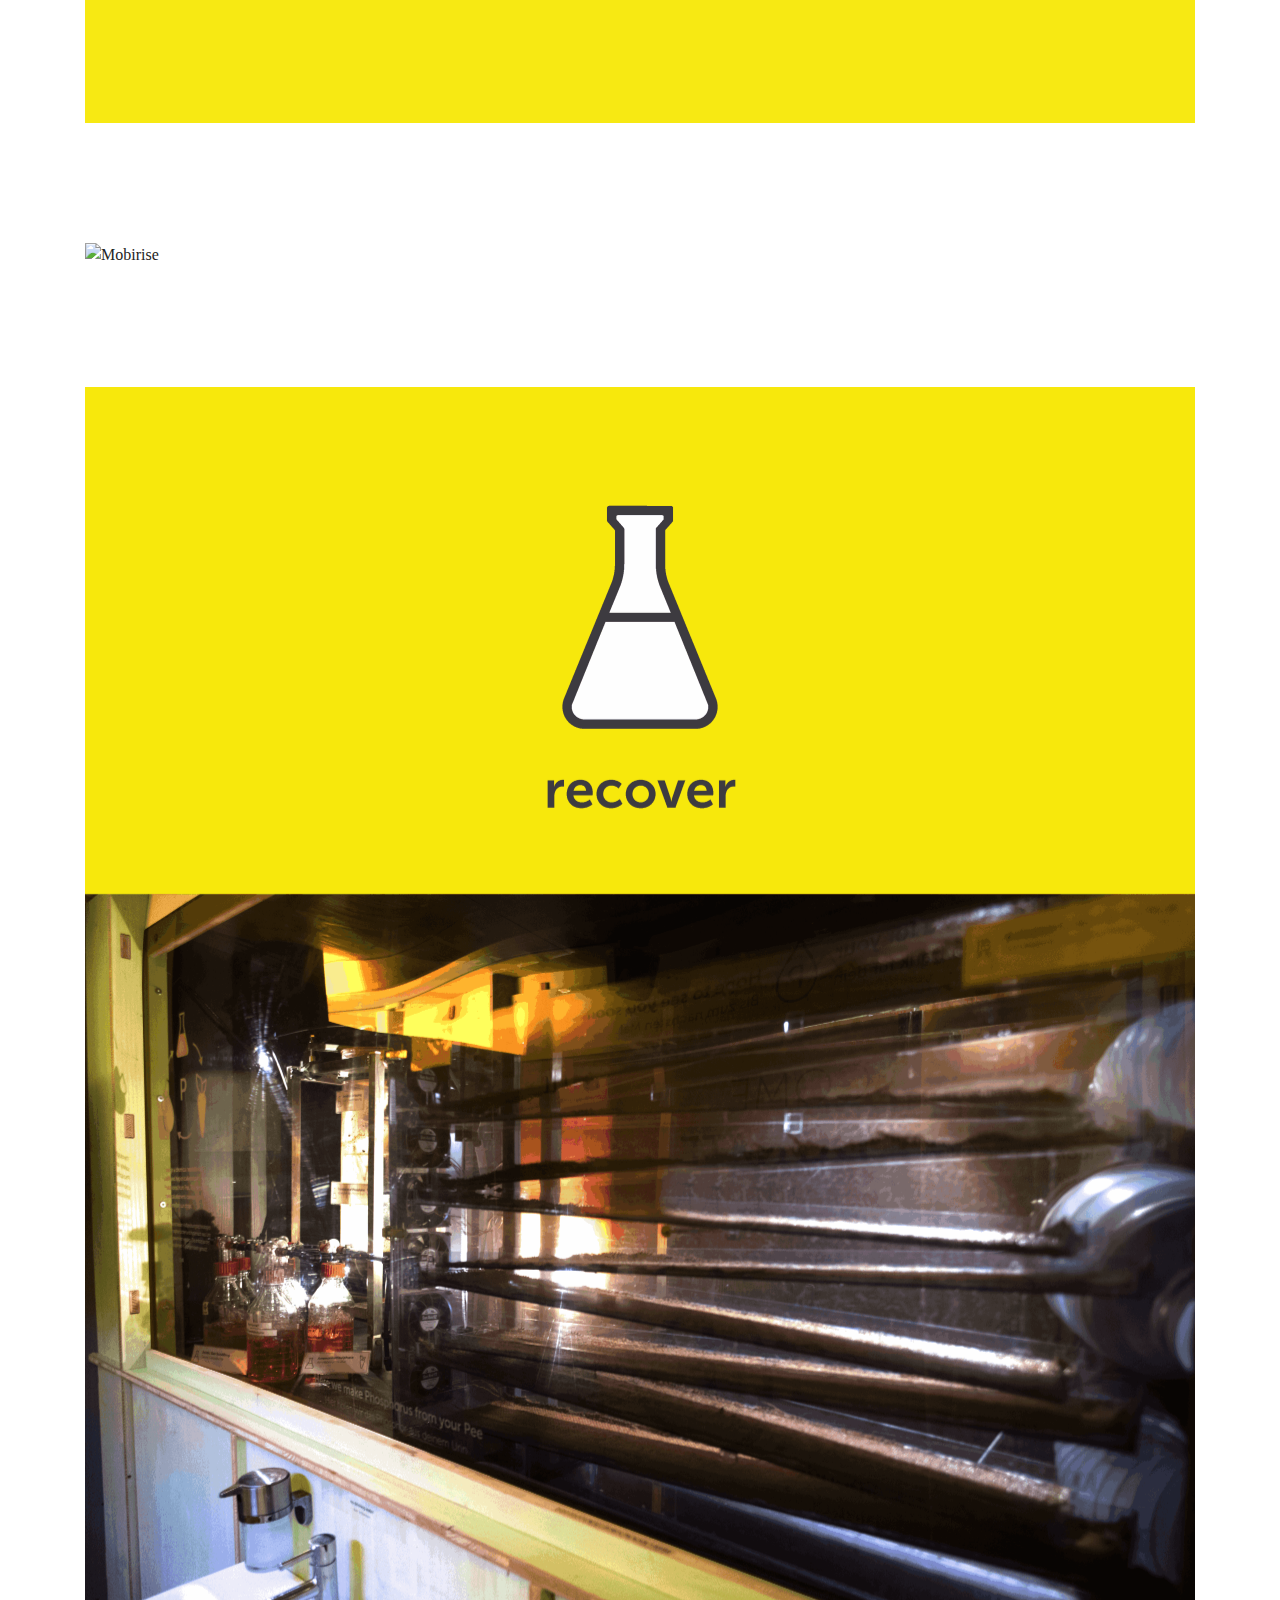
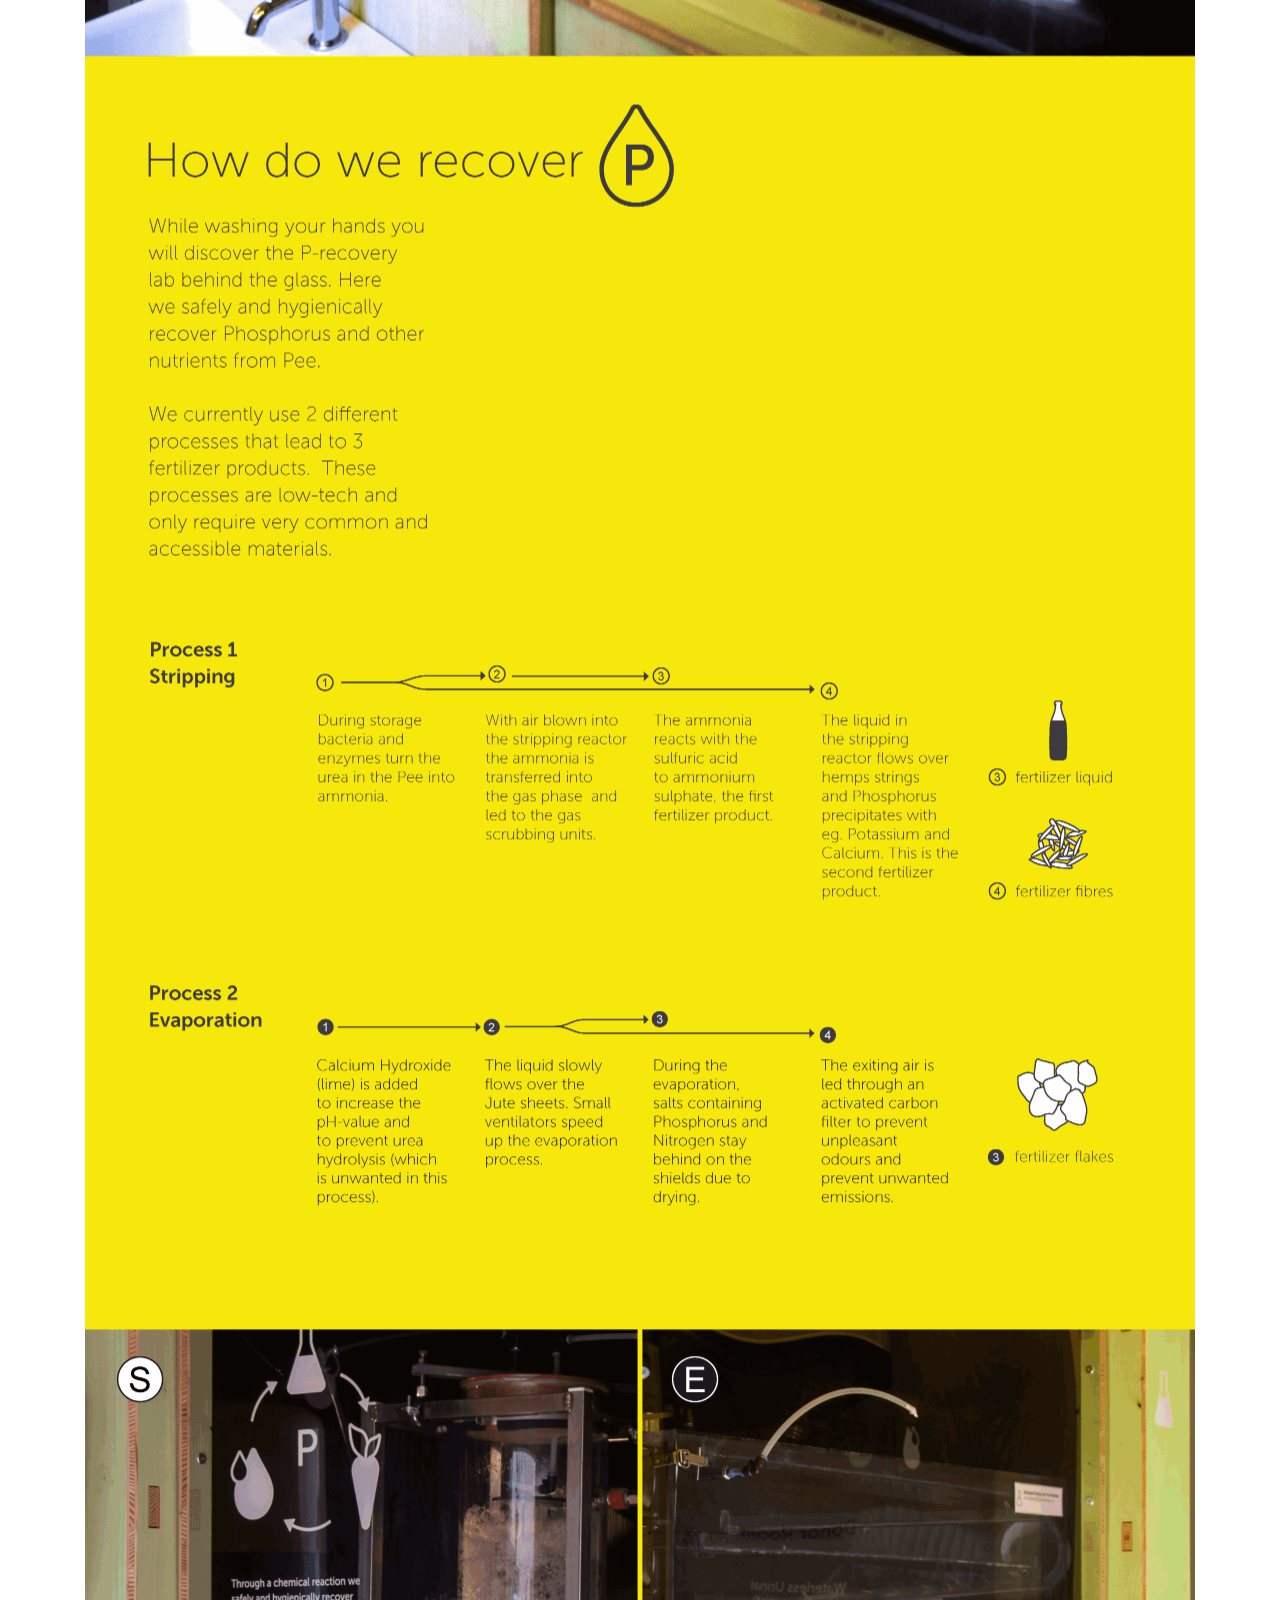
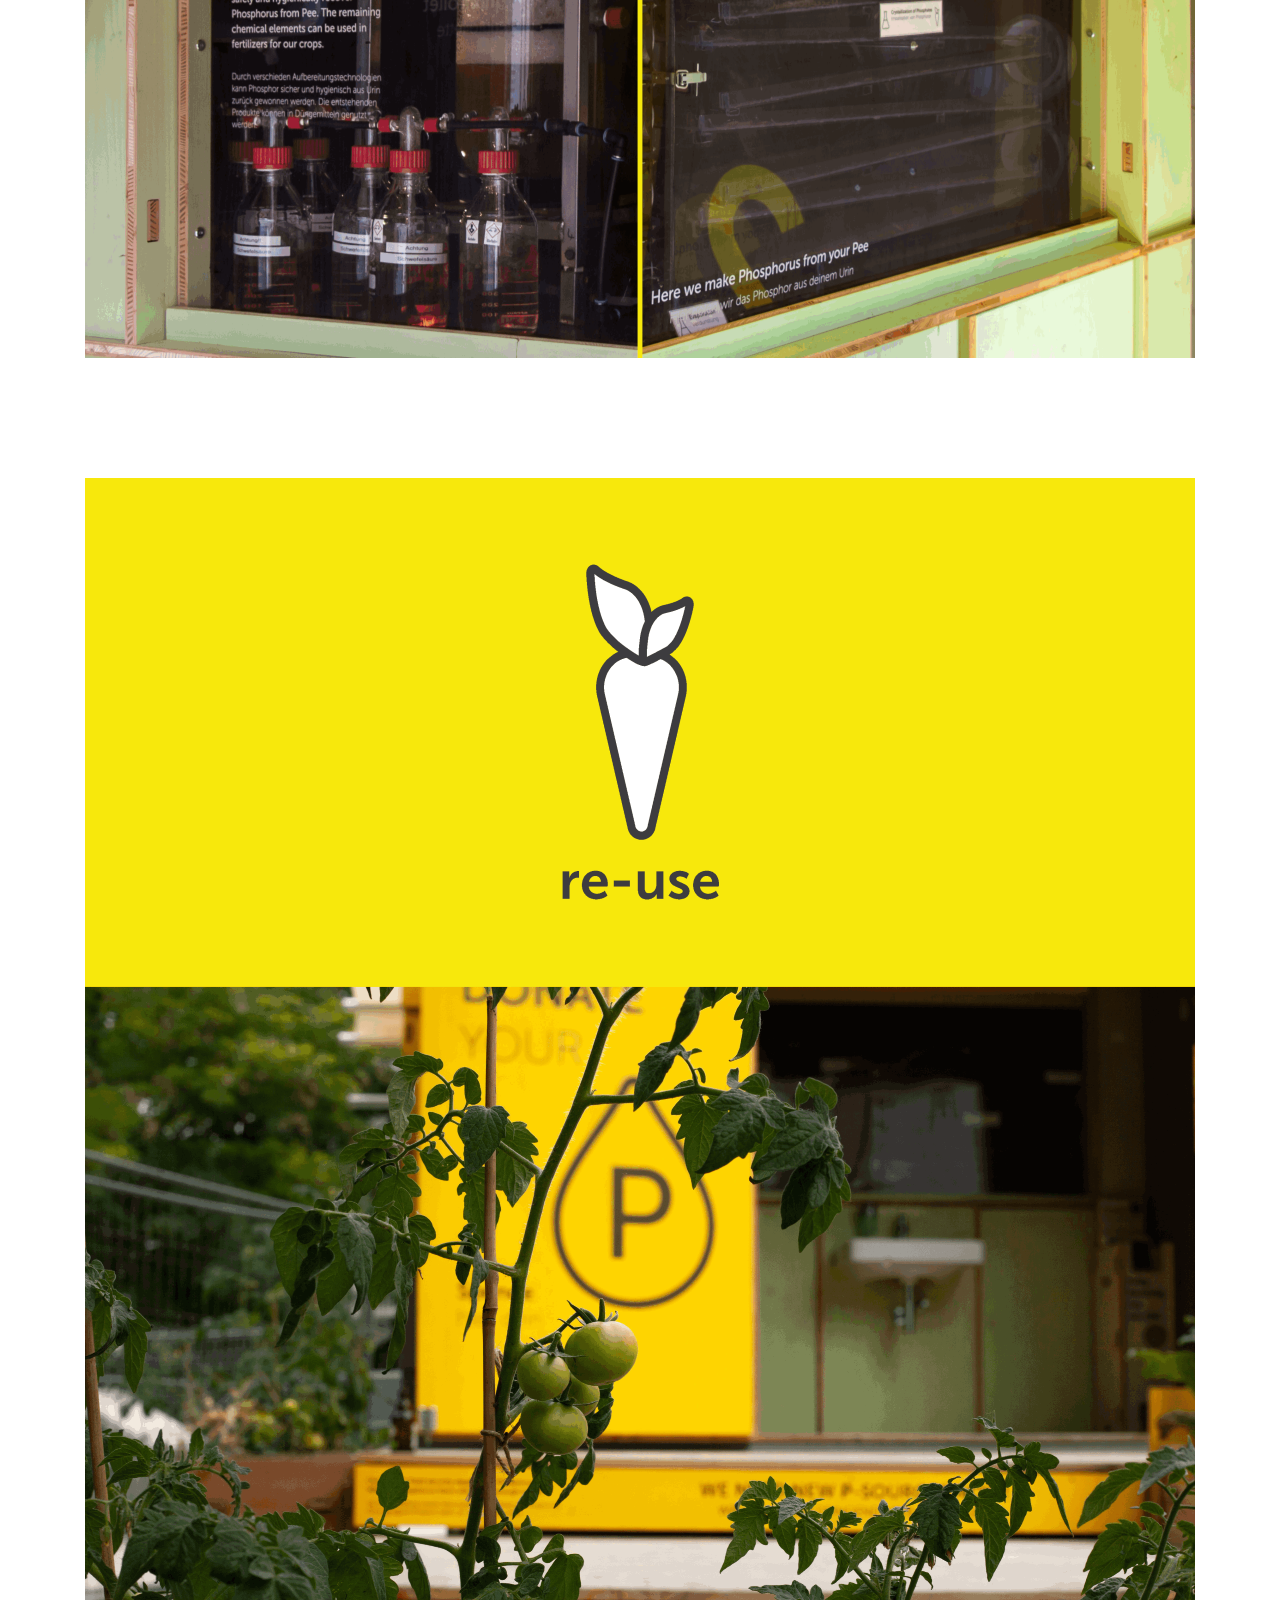
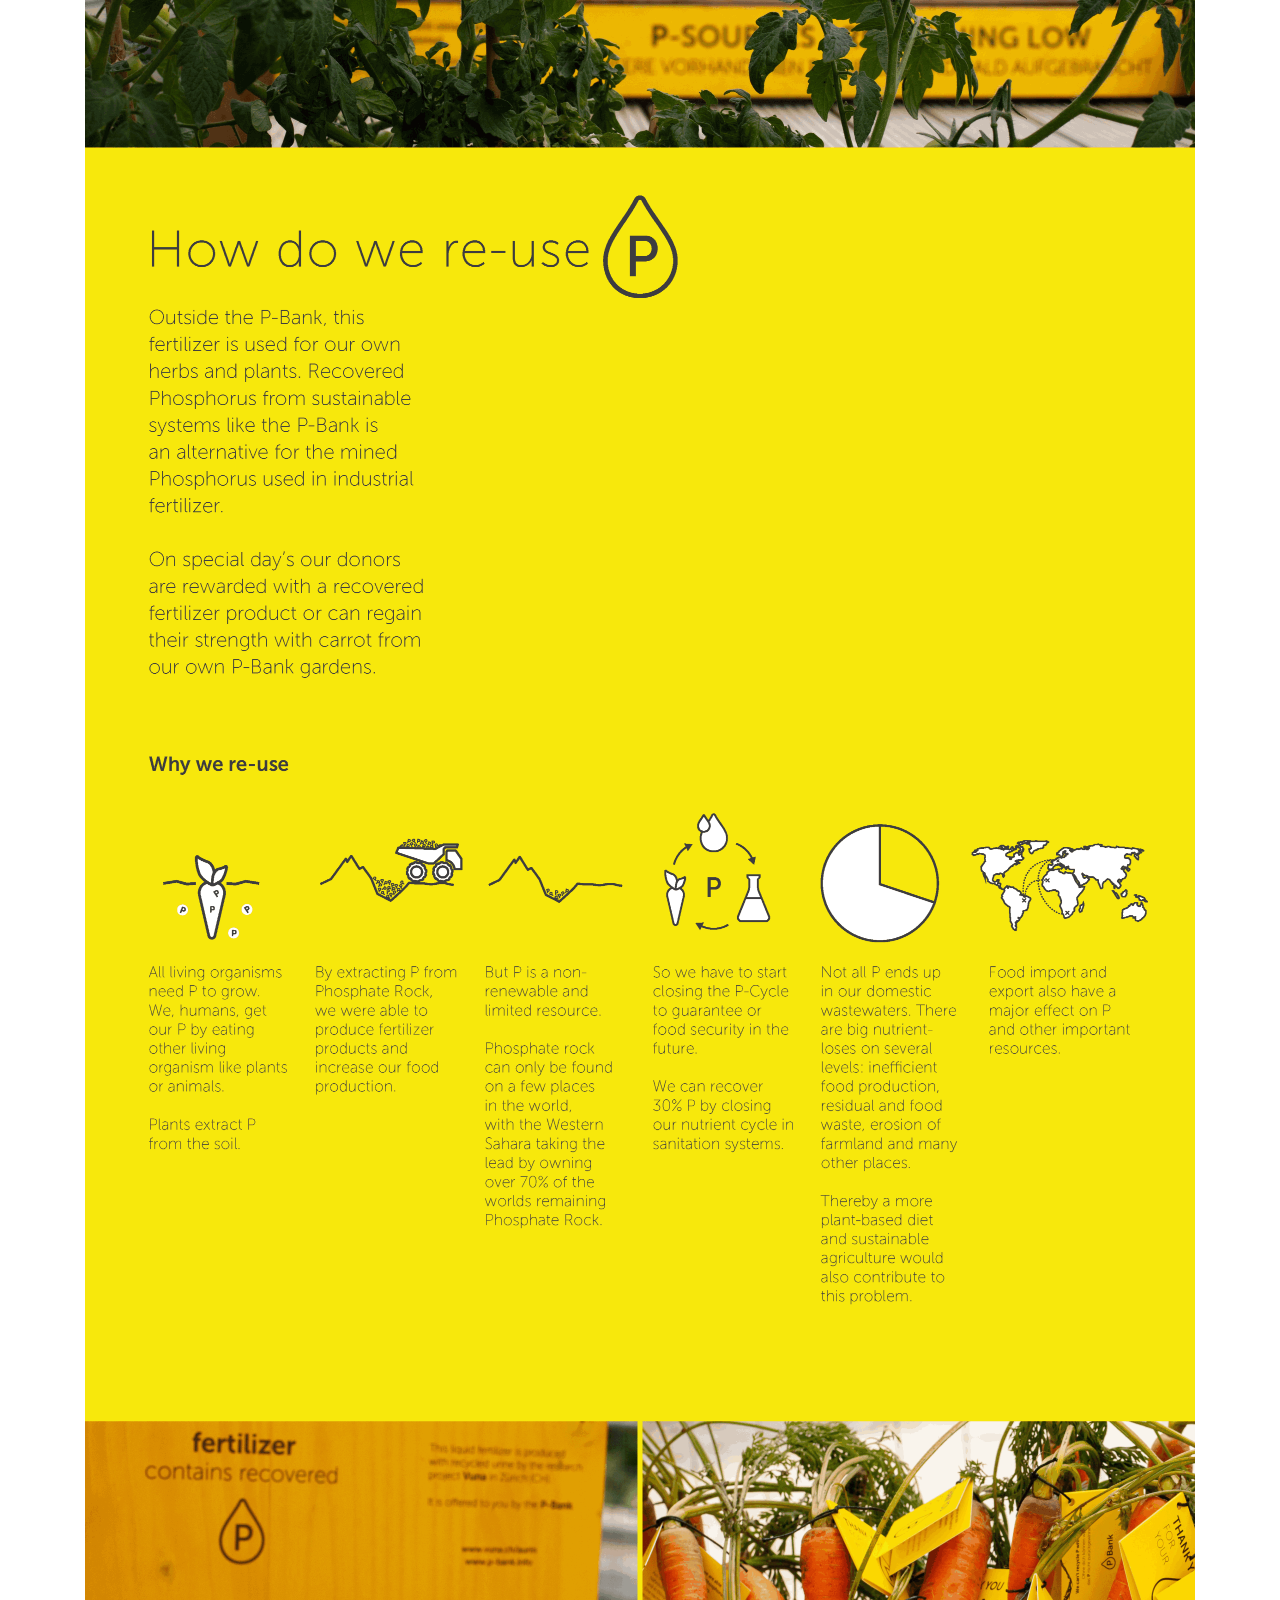
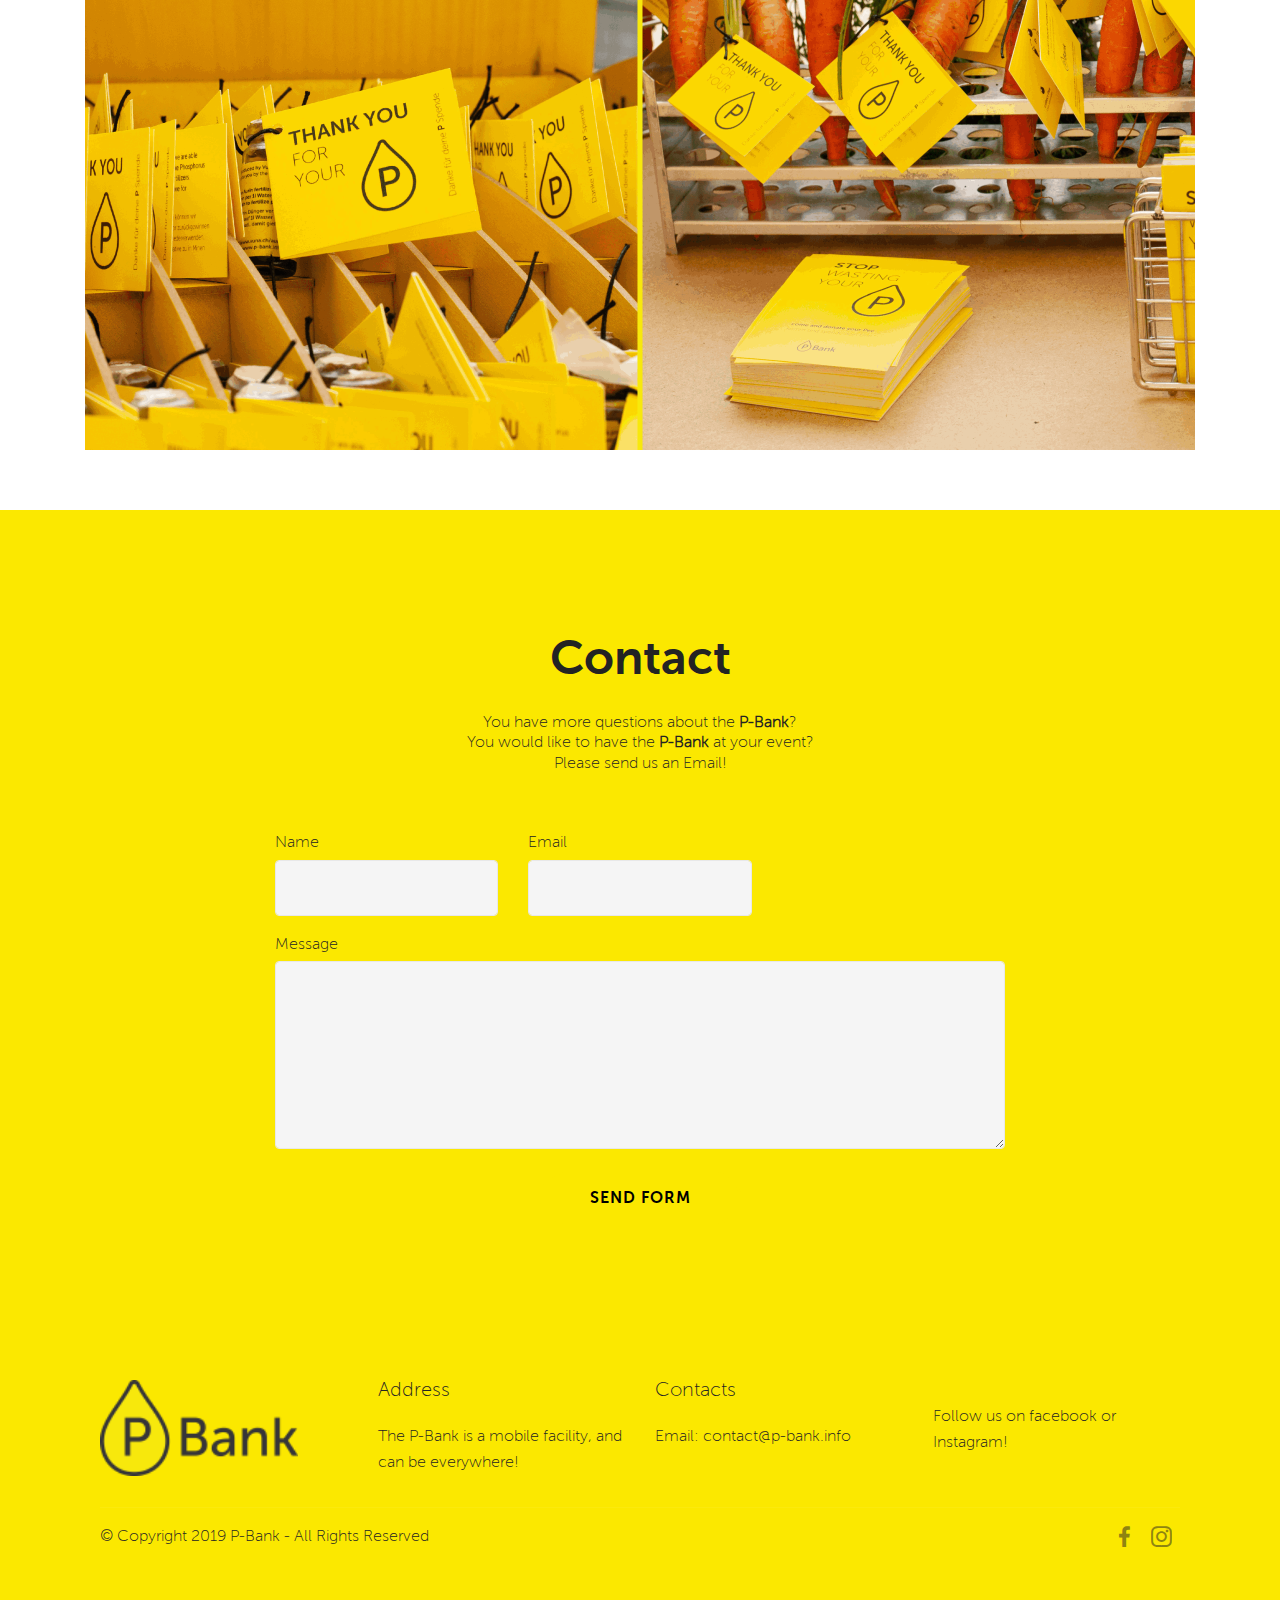
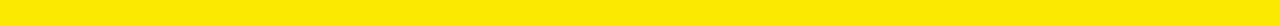
==== commit 2efe0db2: "create github pages" ====
--- a/index.html
+++ b/index.html
@@ -49,362 +49,74 @@
             </div>
         </div>
         <div class="collapse navbar-collapse" id="navbarSupportedContent">
-            <ul class="navbar-nav nav-dropdown nav-right" data-app-modern-menu="true"><li class="nav-item">
-                    <a class="nav-link link text-black display-4" href="index.html">
-                        P-Bank</a>
-                </li><li class="nav-item"><a class="nav-link link text-black display-4" href="index.html#content5-17">Phosphorus</a></li><li class="nav-item"><a class="nav-link link text-black display-4" href="index.html#image3-1b" aria-expanded="false">
-                        How it works</a></li><li class="nav-item"><a class="nav-link link text-black display-4" href="index.html#content5-1p">
-                        About</a></li><li class="nav-item"><a class="nav-link link text-black display-4" href="index.html#form1-1u">
+            <ul class="navbar-nav nav-dropdown nav-right" data-app-modern-menu="true"><li class="nav-item"><a class="nav-link link text-black display-4" href="index.html#form1-2a">
                         Contact</a></li></ul>
             
         </div>
     </nav>
 </section>
 
-<section class="engine"><a href="https://mobirise.info/x">free css templates</a></section><section class="cid-rF3BqN19pg mbr-fullscreen mbr-parallax-background" id="header2-d">
-
-    
-
-    <div class="mbr-overlay" style="opacity: 0.3; background-color: rgb(179, 169, 11);"></div>
-
-    <div class="container align-center">
-        <div class="row justify-content-md-center">
-            <div class="mbr-white col-md-10">
-                <h1 class="mbr-section-title mbr-bold pb-3 mbr-fonts-style display-1"><span style="font-weight: normal;">
-                    Welcome to the P-Bank</span></h1>
-                <h3 class="mbr-section-subtitle align-center mbr-light pb-3 mbr-fonts-style display-5"><strong>The facility that aims to close the P cycle.
-</strong><div><strong>With each of your visit, you donate about 300ml Pee to the P-bank.
-</strong></div><div><strong>This contains about 200mg of Phosphorus and can be used to grow 4 carrots!</strong></div></h3>
-                <p class="mbr-text pb-3 mbr-fonts-style display-7"><br><br><br>WE NEED MORE <strong>P</strong>HOSPHORUS!<br>The <strong>P-Bank</strong> is currently available to rent and could come to your next event!</p>
-                <div class="mbr-section-btn"><a class="btn btn-md btn-success display-4" href="index.html#form1-1u">Contact us!</a></div>
-            </div>
-        </div>
-    </div>
-    
-</section>
-
-<section class="mbr-section content5 cid-rF4Z0VOyyA mbr-parallax-background" id="content5-17">
-
-    
-
-    
-
-    <div class="container">
-        <div class="media-container-row">
-            <div class="title col-12 col-md-8">
-                <h2 class="align-center mbr-bold mbr-white pb-3 mbr-fonts-style display-1">
-                    Phosphorus</h2>
-                <h3 class="mbr-section-subtitle align-center mbr-light mbr-white pb-3 mbr-fonts-style display-5">An essential ressource is running out</h3>
-                
-                
-            </div>
-        </div>
-    </div>
-</section>
-
-<section class="mbr-section article content1 cid-rF52amoL64" id="content1-1a">
-    
-     
-
-    <div class="container">
-        <div class="media-container-row">
-            <div class="mbr-text col-12 mbr-fonts-style display-7 col-md-12"><p><strong>WHAT IS PHOSPHORUS?</strong></p><p><strong>P</strong>hosphorus is a chemical element, which is generally found in the nature in form of mineral <strong>P</strong>hosphate rocks.
-&nbsp;<span style="font-size: 1rem;"><strong>P</strong>hosphorus is a vital element for every living organisms. It is naturally present in soils and plays a particularly important role in the growth of plants.&nbsp;</span><span style="font-size: 1rem;"><strong>P</strong>hosphorus is an essential element, meaning that it cannot be synthetized or even replaced.&nbsp;</span></p><p>Since the industrial area <strong>P</strong>hosphorus is obtained from mines as <strong>P</strong>hosphate rocks and is used for several industrial aims.
-&nbsp;<span style="font-size: 1rem;">Only 5 countries over the world possess about 80% of the worldwide <strong>P</strong>hosphates reserves, Morocco ahead with about 50 billion of tonnes.&nbsp;</span><span style="font-size: 1rem;">Depending on which studies one finds, the world’s phosphate rock reserves will last for another 35 to 400 years – though the more optimistic assessments rely on the discovery of new deposits.&nbsp;</span></p><p>
-<span style="font-size: 1rem;">The main consumer of <strong>P</strong>hosphorus is the modern agriculture: 90% of the worldwide won <strong>P</strong>hosphate Mineral is used for the production of fertilizer for the agriculture.&nbsp;</span><span style="font-size: 1rem;">Thank to fertilizer, the rapid growth of population could be supported by producing enough food.&nbsp;</span><span style="font-size: 1rem;">But with the reduction of the resources due to an overuse of them, the worldwide food security could be endangered and political tension could occur. The prices for fertilizer could raise and complicate the access to affordable food.</span></p><p>We definitely depend on additional fertilizer, if we want to feed the world in the future.
-</p><p>
-<span style="font-size: 1rem;"><strong>Although, we don’t have to assist hopeless to this evolution:</strong>&nbsp;</span></p><p>Our food contains naturally Phosphorus and other nutrients. These are only in small parts absorbed from our body and the rest will be excreted. Thereby most of the nutrients are contained in the urine. It was early an evidence to use human-excreta as fertilizer, today it is one of the most taboo topics. In our modern societies we just flush valuable nutrients through wastewater in our sanitation systems away and are not recovered.</p><p><span style="font-size: 1rem;"><br></span></p><p><span style="font-size: 1rem;"><strong>THE NATURAL CYCLES ARE OUT OF BALANCE</strong></span></p><p><span style="font-size: 1rem;">With the intensive use of additional fertilizer we brought the natural cycles of nutrients out of balance, especially for <strong>P</strong>hosphorus and Nitrogen. These nutrients often flows to open waters through rain or soil erosion, last is even increased because of intensive agriculture. The excess of nutrients in open waters are responsible for the eutrophication process which causes important damages on the ecosystems. Short: green algae are growing faster than the system can support and absorb all the oxygen of the water. Local living organisms like plants or fishes suffocate literally.
-</span></p><p><span style="font-size: 1rem;">Not only the agriculture is responsible for this excess of nutrients in water.
-&nbsp;</span><span style="font-size: 1rem;">Since our sanitation systems are not recovering the nutrients naturally present in our excreta, these flows more or less directly to open waters (see the graphic below). Wastewater treatment plants are most not able to take nutrients out of the wastewater, especially due the dilution rate of our wastewater. A sustainable sanitation systems that separates the different material before they flow mixed in the wastewater contribute to preserve open waters.</span></p></div>
-        </div>
-    </div>
-</section>
-
-<section class="cid-rF9g299ZKC" id="image4-1e">
-    <!-- Block parameters controls (Blue "Gear" panel) -->
-    
-    <!-- End block parameters -->
-    <div class="container images-container container-fluid">
-            <div class="media-container-row" style="width: 100%;">
-                <div class="img-item item1" style="width: 90%;">
-                    <img src="assets/images/pb19-nutrient-cycle-open-02-2-1102x671.png" alt="" title="">
-                    
-                </div>
-                <div class="img-item">
-                    <img src="assets/images/pb19-nutrient-cycle-closed-01-1-1114x679.png" alt="" title="">
-                    
-                </div>
-            </div>
-    </div>
-</section>
-
-<section class="mbr-section article content1 cid-rFhbh6gJwI" id="content1-1i">
-    
-     
-
-    <div class="container">
-        <div class="media-container-row">
-            <div class="mbr-text col-12 mbr-fonts-style display-7 col-md-12"><p>On one side we import plenty of non-renewable Phosphate from far away and add it to our local food-chain, damaging ecosystems. On the other side we still consider our excreta as waste, though they are containing valuable nutrients.
-</p><p>We need to start changing our habits and start closing the P-Cycle to guarantee or food security worldwide in the future.</p><p><br></p><p><span style="font-size: 1rem;"><strong>THE P-BANK</strong></span></p><p>With the <strong>P-Bank</strong> we want to accompany the society to more acceptance for sustainable sanitation systems. Therefore we inform our visitors about the issues of Phosphorus and show them at the same time good-functioning solutions for a regulated use of nutrients. Thereby a more plant-based diet and sustainable agriculture would also contribute to this process.</p></div>
-        </div>
-    </div>
-</section>
-
-<section class="cid-rF53P5jb4q" id="image3-1b">
-
-    
-
-    <figure class="mbr-figure container">
-            <div class="image-block" style="width: 31%;">
-                <img src="assets/images/p-loop-1-1776x1776.png" width="1400" alt="Mobirise" title="">
-                
-            </div>
-    </figure>
-</section>
-
-<section class="mbr-section content4 cid-rF54F5ikRg" id="content4-1c">
-
-    
-
-    <div class="container">
-        <div class="media-container-row">
-            <div class="title col-12 col-md-8">
-                <h2 class="align-center pb-3 mbr-fonts-style display-1"><strong>
-                    How it works</strong></h2>
-                <h3 class="mbr-section-subtitle align-center mbr-light mbr-fonts-style display-5">
-                    After passing through the 3 main stations of the <strong>P-Bank</strong>,<br>you will leave the facility as a proud <strong>P</strong>-Donor!</h3>
-                
-            </div>
-        </div>
-    </div>
-</section>
-
-<section class="features2 cid-rF56362Slb" id="features2-1d">
-
-    
-
-    
-    
-    <div class="container">
-        <div class="media-container-row">
-            <div class="card p-3 col-12 col-md-6 col-lg-4">
-                <div class="card-wrapper">
-                    <div class="card-img">
-                        <img src="assets/images/drop-01-1-676x541.png" alt="Mobirise" title="">
-                    </div>
-                    <div class="card-box">
-                        <h4 class="card-title pb-3 mbr-fonts-style display-5"><strong>
-                            Collect</strong></h4>
-                        <p class="mbr-text mbr-fonts-style display-7">
-                            We are able to collect pure urine using a<br>no-mix toilet and a waterless urinal in our 2 donor-rooms.<br><br><a href="assets/files/Collect.pdf" class="text-black" target="_blank"><strong>Learn more</strong></a><a href="page5.html" class="text-black"><strong><br></strong></a>
-                        </p>
-                    </div>
-                </div>
-            </div>
-
-            <div class="card p-3 col-12 col-md-6 col-lg-4">
-                <div class="card-wrapper">
-                    <div class="card-img">
-                        <img src="assets/images/reactor-01-1-676x541.png" alt="Mobirise" title="">
-                    </div>
-                    <div class="card-box ">
-                        <h4 class="card-title pb-3 mbr-fonts-style display-5"><strong>
-                            Recover</strong></h4>
-                        <p class="mbr-text mbr-fonts-style display-7">We show over the sink how the 2 recovery processes works. They lead to 3 fertilizers products.<br><br><a href="assets/files/Recover.pdf" class="text-black" target="_blank"><strong>Learn more</strong></a></p>
-                    </div>
-                </div>
-            </div>
-
-            <div class="card p-3 col-12 col-md-6 col-lg-4">
-                <div class="card-wrapper">
-                    <div class="card-img">
-                        <img src="assets/images/carrot-01-1-676x541.png" alt="Mobirise" title="">
-                    </div>
-                    <div class="card-box">
-                        <h4 class="card-title pb-3 mbr-fonts-style display-5"><strong>
-                            Re-use</strong></h4>
-                        <p class="mbr-text mbr-fonts-style display-7">
-                            We show in the garden outside the facility the efficiency of the recovered fertilizers.<br><br><br><a href="assets/files/Re-Use.pdf" class="text-black" target="_blank"><strong>Learn more</strong></a></p>
-                    </div>
-                </div>
-            </div>
-
-            
-        </div>
-    </div>
-</section>
-
-<section class="carousel slide cid-rFhqgyV9PZ" data-interval="false" id="slider2-1m">
-
-    
-    <div class="container content-slider">
-        <div class="content-slider-wrap">
-            <div><div class="mbr-slider slide carousel" data-pause="true" data-keyboard="false" data-ride="false" data-interval="false"><div class="carousel-inner" role="listbox"><div class="carousel-item slider-fullscreen-image" data-bg-video-slide="false" style="background-image: url(assets/images/img-2449-2000x1333.jpg);"><div class="container container-slide"><div class="image_wrapper"><img src="assets/images/img-2449-2000x1333.jpg" alt="" title=""><div class="carousel-caption justify-content-center"><div class="col-10 align-center"></div></div></div></div></div><div class="carousel-item slider-fullscreen-image" data-bg-video-slide="false" style="background-image: url(assets/images/pbank-309-2000x1333.jpg);"><div class="container container-slide"><div class="image_wrapper"><img src="assets/images/pbank-309-2000x1333.jpg" alt="" title=""><div class="carousel-caption justify-content-center"><div class="col-10 align-center"></div></div></div></div></div><div class="carousel-item slider-fullscreen-image" data-bg-video-slide="false" style="background-image: url(assets/images/pbank-202-2000x1333.jpg);"><div class="container container-slide"><div class="image_wrapper"><img src="assets/images/pbank-202-2000x1333.jpg" alt="" title=""><div class="carousel-caption justify-content-center"><div class="col-10 align-center"></div></div></div></div></div><div class="carousel-item slider-fullscreen-image" data-bg-video-slide="false" style="background-image: url(assets/images/img-2503-2000x3000.jpg);"><div class="container container-slide"><div class="image_wrapper"><img src="assets/images/img-2503-2000x3000.jpg" alt="" title=""><div class="carousel-caption justify-content-center"><div class="col-10 align-center"></div></div></div></div></div><div class="carousel-item slider-fullscreen-image" data-bg-video-slide="false" style="background-image: url(assets/images/pb19-top-view-donor-room-2000x2733.jpg);"><div class="container container-slide"><div class="image_wrapper"><img src="assets/images/pb19-top-view-donor-room-2000x2733.jpg" alt="" title=""><div class="carousel-caption justify-content-center"><div class="col-10 align-center"></div></div></div></div></div><div class="carousel-item slider-fullscreen-image" data-bg-video-slide="false" style="background-image: url(assets/images/img-2412-2000x1333.jpg);"><div class="container container-slide"><div class="image_wrapper"><img src="assets/images/img-2412-2000x1333.jpg" alt="" title=""><div class="carousel-caption justify-content-center"><div class="col-10 align-center"></div></div></div></div></div><div class="carousel-item slider-fullscreen-image" data-bg-video-slide="false" style="background-image: url(assets/images/img-2505-2000x3000.jpg);"><div class="container container-slide"><div class="image_wrapper"><img src="assets/images/img-2505-2000x3000.jpg" alt="" title=""><div class="carousel-caption justify-content-center"><div class="col-10 align-center"></div></div></div></div></div><div class="carousel-item slider-fullscreen-image" data-bg-video-slide="false" style="background-image: url(assets/images/img-2483-2000x3000.jpg);"><div class="container container-slide"><div class="image_wrapper"><img src="assets/images/img-2483-2000x3000.jpg" alt="" title=""><div class="carousel-caption justify-content-center"><div class="col-10 align-center"></div></div></div></div></div><div class="carousel-item slider-fullscreen-image" data-bg-video-slide="false" style="background-image: url(assets/images/img-2469-2000x1333.jpg);"><div class="container container-slide"><div class="image_wrapper"><img src="assets/images/img-2469-2000x1333.jpg" alt="" title=""><div class="carousel-caption justify-content-center"><div class="col-10 align-center"></div></div></div></div></div><div class="carousel-item slider-fullscreen-image" data-bg-video-slide="false" style="background-image: url(assets/images/pb-recovery-righ-side-2000x1333.jpg);"><div class="container container-slide"><div class="image_wrapper"><img src="assets/images/pb-recovery-righ-side-2000x1333.jpg" alt="" title=""><div class="carousel-caption justify-content-center"><div class="col-10 align-center"></div></div></div></div></div><div class="carousel-item slider-fullscreen-image" data-bg-video-slide="false" style="background-image: url(assets/images/img-2413-2000x3000.jpg);"><div class="container container-slide"><div class="image_wrapper"><img src="assets/images/img-2413-2000x3000.jpg" alt="" title=""><div class="carousel-caption justify-content-center"><div class="col-10 align-center"></div></div></div></div></div><div class="carousel-item slider-fullscreen-image" data-bg-video-slide="false" style="background-image: url(assets/images/pbank-201-2000x1333.jpg);"><div class="container container-slide"><div class="image_wrapper"><img src="assets/images/pbank-201-2000x1333.jpg" alt="" title=""><div class="carousel-caption justify-content-center"><div class="col-10 align-center"></div></div></div></div></div><div class="carousel-item slider-fullscreen-image" data-bg-video-slide="false" style="background-image: url(assets/images/pbank-123-2000x1333.jpg);"><div class="container container-slide"><div class="image_wrapper"><img src="assets/images/pbank-123-2000x1333.jpg" alt="" title=""><div class="carousel-caption justify-content-center"><div class="col-10 align-center"></div></div></div></div></div><div class="carousel-item slider-fullscreen-image active" data-bg-video-slide="false" style="background-image: url(assets/images/pbank-205-2000x1333.jpg);"><div class="container container-slide"><div class="image_wrapper"><img src="assets/images/pbank-205-2000x1333.jpg" alt="" title=""><div class="carousel-caption justify-content-center"><div class="col-10 align-center"></div></div></div></div></div><div class="carousel-item slider-fullscreen-image" data-bg-video-slide="false" style="background-image: url(assets/images/img-2445-2000x3000.jpg);"><div class="container container-slide"><div class="image_wrapper"><img src="assets/images/img-2445-2000x3000.jpg" alt="" title=""><div class="carousel-caption justify-content-center"><div class="col-10 align-center"></div></div></div></div></div></div><a data-app-prevent-settings="" class="carousel-control carousel-control-prev" role="button" data-slide="prev" href="#slider2-1m"><span aria-hidden="true" class="mbri-left mbr-iconfont"></span><span class="sr-only">Previous</span></a><a data-app-prevent-settings="" class="carousel-control carousel-control-next" role="button" data-slide="next" href="#slider2-1m"><span aria-hidden="true" class="mbri-right mbr-iconfont"></span><span class="sr-only">Next</span></a></div></div> 
-        </div>
-    </div>
-</section>
-
-<section class="cid-rFhuc8myUX" id="video2-1n">
-
-    
-    
-    <figure class="mbr-figure align-center container">
-        <div class="video-block" style="width: 100%;">
-            <div><iframe class="mbr-embedded-video" src="https://player.vimeo.com/video/366777399?autoplay=0&amp;loop=0" width="1280" height="720" frameborder="0" allowfullscreen></iframe></div>
-        </div>
-    </figure>
-</section>
-
-<section class="mbr-section content5 cid-rFhuA90NNg" id="content5-1p">
-
-    
-
-    
-
-    <div class="container">
-        <div class="media-container-row">
-            <div class="title col-12 col-md-8">
-                <h2 class="align-center mbr-bold mbr-white pb-3 mbr-fonts-style display-1">
-                    About us</h2>
-                
-                
-                
-            </div>
-        </div>
-    </div>
-</section>
-
-<section class="mbr-section article content1 cid-rFhvjDUW20" id="content1-1q">
-    
-     
-
-    <div class="container">
-        <div class="media-container-row">
-            <div class="mbr-text col-12 mbr-fonts-style display-7 col-md-12"><p><span style="font-size: 1rem;">Under the lead of Prof. Dr. Ing.- Jörg Londong, both industrie designers Anniek Vetter and Sylvia Debit developped the <strong>P-Bank</strong> project since 2013. The idea got awarded with the "Universal Design / Expert Favorit 2015" in 2015 and became in 2016 official project of the bauhaus100 anniversary year.</span><br></p><p>Since 2018 the <strong>P-Bank</strong> is a cooperation project between the Bauhaus University Weimar and WERKHAUS GmbH, and is funded by the German Federal Environmental Foundation (DBU). WERKHAUS destinature developped and built in their own factory in BAD Bodenteich (Germany) the mobile toilet container with interaktive Showroom, using sustainable materials. The first <strong>P-Bank</strong> was operational and open to the public from April to August 2019 on the campus of the Bauhaus University in Weimar, behind the temporary Restaurant "LÜCKE".</p><p><strong>Find us from 19th to 27th October at the Dutch Design Week in Eindhoven!</strong></p><p>More infos under: <a href="https://www.designindaba.com/articles/creative-work/meet-speakers-years-antenna-conference" target="_blank">https://www.designindaba.com/articles/creative-work/meet-speakers-years-antenna-conference</a></p><p><strong>
-</strong></p></div>
-        </div>
-    </div>
-</section>
-
-<section class="clients cid-rFhuda7uNU" data-interval="false" id="clients-1o">
-      
-
-    
-        <div class="container mb-5">
-            <div class="media-container-row">
-                <div class="col-12 align-center">
-                    <h2 class="mbr-section-title pb-3 mbr-fonts-style display-2">
-                        Our partners and supporters</h2>
-                    <h3 class="mbr-section-subtitle mbr-light mbr-fonts-style display-5">
-                        The <strong>P-Bank</strong> is only possible thank to our Partners</h3>
-                </div>
-            </div>
-        </div>
-
-    <div class="container">
-        <div class="carousel slide" role="listbox" data-pause="true" data-keyboard="false" data-ride="carousel" data-interval="5000">
-            <div class="carousel-inner" data-visible="6">
-                
-                
-                
-                
-                
-            <div class="carousel-item ">
-                    <div class="media-container-row">
-                        <div class="col-md-12">
-                            <div class="wrap-img ">
-                                <a href="https://www.dbu.de/" target="_blank"><img src="assets/images/logo-dbu-png-931x1042.png" class="img-responsive clients-img" alt="" title=""></a>
-                            </div>
-                        </div>
-                    </div>
-                </div><div class="carousel-item ">
-                    <div class="media-container-row">
-                        <div class="col-md-12">
-                            <div class="wrap-img ">
-                                <a href="https://bauhaus100.uni-weimar.de/" target="_blank"><img src="assets/images/b100-jubila-png-780x236.png" class="img-responsive clients-img" alt="" title=""></a>
-                            </div>
-                        </div>
-                    </div>
-                </div><div class="carousel-item ">
-                    <div class="media-container-row">
-                        <div class="col-md-12">
-                            <div class="wrap-img ">
-                                <a href="https://www.uni-weimar.de/de/universitaet/start/" target="_blank"><img src="assets/images/buw-png-498x293.png" class="img-responsive clients-img" alt="" title=""></a>
-                            </div>
-                        </div>
-                    </div>
-                </div><div class="carousel-item ">
-                    <div class="media-container-row">
-                        <div class="col-md-12">
-                            <div class="wrap-img ">
-                                <a href="https://www.uni-weimar.de/de/bauingenieurwesen/professuren/siedlungswasserwirtschaft/" target="_blank"><img src="assets/images/bis-png-475x217.png" class="img-responsive clients-img" alt="" title=""></a>
-                            </div>
-                        </div>
-                    </div>
-                </div><div class="carousel-item ">
-                    <div class="media-container-row">
-                        <div class="col-md-12">
-                            <div class="wrap-img ">
-                                <a href="https://www.werkhaus.de/destinature/" target="_blank"><img src="assets/images/werkhaus-logo-95x95.png" class="img-responsive clients-img" alt="" title=""></a>
-                            </div>
-                        </div>
-                    </div>
-                </div><div class="carousel-item ">
-                    <div class="media-container-row">
-                        <div class="col-md-12">
-                            <div class="wrap-img ">
-                                <a href="https://www.goldeimer.de/" target="_blank"><img src="assets/images/goldeimer-logo-4c-600x306.png" class="img-responsive clients-img" alt="" title=""></a>
-                            </div>
-                        </div>
-                    </div>
-                </div><div class="carousel-item ">
-                    <div class="media-container-row">
-                        <div class="col-md-12">
-                            <div class="wrap-img ">
-                                <a href="https://www.de.laufen.com/" target="_blank"><img src="assets/images/laufen-png-3284x659.png" class="img-responsive clients-img" alt="" title=""></a>
-                            </div>
-                        </div>
-                    </div>
-                </div><div class="carousel-item ">
-                    <div class="media-container-row">
-                        <div class="col-md-12">
-                            <div class="wrap-img ">
-                                <a href="http://www.eoos.com/cms/?id=409" target="_blank"><img src="assets/images/urinetrap-eoos-png-565x579.png" class="img-responsive clients-img" alt="" title=""></a>
-                            </div>
-                        </div>
-                    </div>
-                </div><div class="carousel-item ">
-                    <div class="media-container-row">
-                        <div class="col-md-12">
-                            <div class="wrap-img ">
-                                <a href="https://www.eawag.ch/de/forschung/menschen/abwasser/" target="_blank"><img src="assets/images/logo-eawag.svg-1280x320.png" class="img-responsive clients-img" alt="" title=""></a>
-                            </div>
-                        </div>
-                    </div>
-                </div><div class="carousel-item ">
-                    <div class="media-container-row">
-                        <div class="col-md-12">
-                            <div class="wrap-img ">
-                                <a href="http://www.vuna.ch/" target="_blank"><img src="assets/images/vuna-logo-large-2274x2235.png" class="img-responsive clients-img" alt="" title=""></a>
-                            </div>
-                        </div>
-                    </div>
-                </div></div>
-            <div class="carousel-controls">
-                <a data-app-prevent-settings="" class="carousel-control carousel-control-prev" role="button" data-slide="prev">
-                    <span aria-hidden="true" class="mbri-left mbr-iconfont"></span>
-                    <span class="sr-only">Précédent</span>
-                </a>
-                <a data-app-prevent-settings="" class="carousel-control carousel-control-next" role="button" data-slide="next">
-                    <span aria-hidden="true" class="mbri-right mbr-iconfont"></span>
-                    <span class="sr-only">Suivant</span>
-                </a>
-            </div>
-        </div>
-    </div>
-</section>
-
-<section class="mbr-section form1 cid-rFhBMX9gv1" id="form1-1u">
+<section class="engine"><a href="https://mobirise.info/o">portfolio site templates</a></section><section class="cid-rFO9BFBtMn" id="image2-25">
+
+    
+
+    <figure class="mbr-figure container">
+        <div class="image-block" style="width: 100%;">
+            <img src="assets/images/pb19-b1-300x1000-17.10-seite-1-2756x7875.png" alt="Mobirise" title="">
+            
+        </div>
+    </figure>
+</section>
+
+<section class="cid-rFO9CSltdx" id="image2-26">
+
+    
+
+    <figure class="mbr-figure container">
+        <div class="image-block" style="width: 100%;">
+            <img src="assets/images/pb19-b1-300x1000-17.10-seite-2-2839x8111.png" alt="Mobirise" title="">
+            
+        </div>
+    </figure>
+</section>
+
+<section class="cid-rFO9DF2dAw" id="image2-27">
+
+    
+
+    <figure class="mbr-figure container">
+        <div class="image-block" style="width: 100%;">
+            <img src="assets/images/pb19-b1-300x1000-17.10-seite-3-3156x9016.png" alt="Mobirise" title="">
+            
+        </div>
+    </figure>
+</section>
+
+<section class="cid-rFO9EopcJW" id="image2-28">
+
+    
+
+    <figure class="mbr-figure container">
+        <div class="image-block" style="width: 100%;">
+            <img src="assets/images/pb19-b1-300x1000-17.10-seite-4-2220x6343.png" alt="Mobirise" title="">
+            
+        </div>
+    </figure>
+</section>
+
+<section class="cid-rFO9EORY1g" id="image2-29">
+
+    
+
+    <figure class="mbr-figure container">
+        <div class="image-block" style="width: 100%;">
+            <img src="assets/images/pb19-b1-300x1000-17.10-seite-5-2220x6343.png" alt="Mobirise" title="">
+            
+        </div>
+    </figure>
+</section>
+
+<section class="mbr-section form1 cid-rFO9FG8Bkj" id="form1-2a">
 
     
 
@@ -422,7 +134,7 @@
         <div class="row justify-content-center">
             <div class="media-container-column col-lg-8" data-form-type="formoid">
                 <!---Formbuilder Form--->
-                <form action="https://mobirise.com/" method="POST" class="mbr-form form-with-styler" data-form-title="Mobirise Form"><input type="hidden" name="email" data-form-email="true" value="aO23vO5b1lVm9lgmBR4B6bVfs/y7t4db+Gil8/5uRflwiWYIwczt/cHH6LHV1H4XUNvZ3WUXMW2mX0YRJPWaWXfeA3KmeEZMZpHW1Yo8xWnbZbkdPmawJFaV+lH2dVcT">
+                <form action="https://mobirise.com/" method="POST" class="mbr-form form-with-styler" data-form-title="Mobirise Form"><input type="hidden" name="email" data-form-email="true" value="Tblu13bXHkRD473crMOaD/ZCi1B9IAac/9l0G90xFgVvFVrJcZVUN9BseYDY80HARyb/5MHolz7ptY99SgLE8i1JC2ILEh5ochw6iQ7meQ9G58un8Tpj4ENKUTYbxutV">
                     <div class="row">
                         <div hidden="hidden" data-form-alert="" class="alert alert-success col-12">Thanks for your Email!
 We will reply as soon as possible.</div>
@@ -431,17 +143,17 @@
                     </div>
                     <div class="dragArea row">
                         <div class="col-md-4  form-group" data-for="name">
-                            <label for="name-form1-1u" class="form-control-label mbr-fonts-style display-7">Name</label>
-                            <input type="text" name="name" data-form-field="Name" required="required" class="form-control display-7" id="name-form1-1u">
+                            <label for="name-form1-2a" class="form-control-label mbr-fonts-style display-7">Name</label>
+                            <input type="text" name="name" data-form-field="Name" required="required" class="form-control display-7" id="name-form1-2a">
                         </div>
                         <div class="col-md-4  form-group" data-for="email">
-                            <label for="email-form1-1u" class="form-control-label mbr-fonts-style display-7">Email</label>
-                            <input type="email" name="email" data-form-field="Email" required="required" class="form-control display-7" id="email-form1-1u">
+                            <label for="email-form1-2a" class="form-control-label mbr-fonts-style display-7">Email</label>
+                            <input type="email" name="email" data-form-field="Email" required="required" class="form-control display-7" id="email-form1-2a">
                         </div>
                         
                         <div data-for="message" class="col-md-12 form-group">
-                            <label for="message-form1-1u" class="form-control-label mbr-fonts-style display-7">Message</label>
-                            <textarea name="message" data-form-field="Message" class="form-control display-7" id="message-form1-1u"></textarea>
+                            <label for="message-form1-2a" class="form-control-label mbr-fonts-style display-7">Message</label>
+                            <textarea name="message" data-form-field="Message" class="form-control display-7" id="message-form1-2a"></textarea>
                         </div>
                         <div class="col-md-12 input-group-btn align-center"><button type="submit" class="btn btn-form btn-success display-4">SEND FORM</button></div>
                     </div>
@@ -451,7 +163,7 @@
     </div>
 </section>
 
-<section class="cid-rFhxy66DtT" id="footer1-1t">
+<section class="cid-rFO9FZBQC9" id="footer1-2b">
 
     
 
@@ -524,17 +236,11 @@
   <script src="assets/popper/popper.min.js"></script>
   <script src="assets/bootstrap/js/bootstrap.min.js"></script>
   <script src="assets/smoothscroll/smooth-scroll.js"></script>
-  <script src="assets/parallax/jarallax.min.js"></script>
   <script src="assets/dropdown/js/nav-dropdown.js"></script>
   <script src="assets/dropdown/js/navbar-dropdown.js"></script>
   <script src="assets/touchswipe/jquery.touch-swipe.min.js"></script>
-  <script src="assets/ytplayer/jquery.mb.ytplayer.min.js"></script>
-  <script src="assets/vimeoplayer/jquery.mb.vimeo_player.js"></script>
   <script src="assets/tether/tether.min.js"></script>
-  <script src="assets/bootstrapcarouselswipe/bootstrap-carousel-swipe.js"></script>
-  <script src="assets/mbr-clients-slider/mbr-clients-slider.js"></script>
   <script src="assets/theme/js/script.js"></script>
-  <script src="assets/slidervideo/script.js"></script>
   <script src="assets/formoid/formoid.min.js"></script>
   
   
--- a/assets/mobirise/css/mbr-additional.css
+++ b/assets/mobirise/css/mbr-additional.css
@@ -702,28 +702,6 @@
 }
 section.lazy-placeholder:after {
   opacity: 0.3;
-}
-.cid-rF3BqN19pg {
-  background-image: url("../../../assets/images/pbank-102-2000x1333.jpeg");
-}
-.cid-rF3BqN19pg .mbr-text,
-.cid-rF3BqN19pg .mbr-section-btn {
-  text-align: center;
-  color: #ffffff;
-}
-.cid-rF3BqN19pg H1 {
-  text-align: center;
-}
-.cid-rF4Z0VOyyA {
-  padding-top: 120px;
-  padding-bottom: 105px;
-  background-image: url("../../../assets/images/cristals-2000x1125.png");
-}
-.cid-rF4Z0VOyyA .mbr-section-subtitle {
-  color: #ffffff;
-}
-.cid-rF4Z0VOyyA H2 {
-  color: #ffffff;
 }
 .cid-rF38sTHMwk .navbar {
   background: #ffffff;
@@ -1132,725 +1110,184 @@
 .cid-rF38sTHMwk .dropdown-item:hover {
   color: #b1a374 !important;
 }
-.cid-rF52amoL64 {
+.cid-rFO9BFBtMn {
+  background: #ffffff;
   padding-top: 60px;
-  padding-bottom: 30px;
-  background-color: #ffffff;
-}
-.cid-rF52amoL64 .mbr-text,
-.cid-rF52amoL64 blockquote {
-  color: #767676;
-}
-.cid-rF52amoL64 .mbr-text {
-  color: #232323;
-}
-.cid-rF52amoL64 .mbr-text P {
-  text-align: left;
-}
-.cid-rF9g299ZKC {
-  padding-top: 45px;
-  padding-bottom: 45px;
-  background: #ffffff;
-}
-.cid-rF9g299ZKC .images-container.container-fluid {
-  padding: 0;
-}
-.cid-rF9g299ZKC .media-container-row {
+  padding-bottom: 60px;
+}
+.cid-rFO9BFBtMn .image-block {
+  margin: auto;
+}
+.cid-rFO9BFBtMn .mbr-figure {
   margin: 0 auto;
-  align-items: stretch;
-  -webkit-align-items: stretch;
-  width: 100% !important;
-}
-.cid-rF9g299ZKC .media-container-row .img-item {
-  display: -webkit-flex;
-  flex-direction: column;
-  justify-content: center;
+}
+.cid-rFO9BFBtMn figcaption {
   position: relative;
-  width: 100%;
-  z-index: 1;
-  -webkit-flex-direction: column;
-  -webkit-justify-content: center;
-}
-.cid-rF9g299ZKC .media-container-row .img-item img {
-  width: 100%;
-  min-height: 1px;
-}
-.cid-rF9g299ZKC .media-container-row .img-item .img-caption {
-  background: #ffffff;
-  z-index: 2;
-  padding: 1rem 1rem;
-  word-break: break-word;
-}
-.cid-rF9g299ZKC .media-container-row .img-item .img-caption p {
-  margin-bottom: 0;
-}
-.cid-rF9g299ZKC .media-container-row .img-item.item1 {
-  padding: 0 2rem 0 0;
-}
-@media (max-width: 992px) {
-  .cid-rF9g299ZKC .img-item {
-    width: 100% !important;
-  }
-  .cid-rF9g299ZKC .img-item.item1 {
-    width: 100%;
-    flex-basis: initial !important;
-    padding: 0 0 2rem 0 !important;
-    -webkit-flex-basis: initial !important;
-  }
-}
-.cid-rFhbh6gJwI {
-  padding-top: 0px;
-  padding-bottom: 30px;
-  background-color: #ffffff;
-}
-.cid-rFhbh6gJwI .mbr-text,
-.cid-rFhbh6gJwI blockquote {
-  color: #767676;
-}
-.cid-rFhbh6gJwI .mbr-text {
-  color: #232323;
-}
-.cid-rFhbh6gJwI .mbr-text P {
-  text-align: left;
-}
-.cid-rF53P5jb4q {
-  background: #fbe800;
-  padding-top: 30px;
-  padding-bottom: 0px;
-}
-.cid-rF53P5jb4q .image-block {
-  margin: auto;
-}
-.cid-rF53P5jb4q figcaption {
-  position: relative;
-}
-.cid-rF53P5jb4q figcaption div {
+}
+.cid-rFO9BFBtMn figcaption div {
   position: absolute;
   bottom: 0;
   width: 100%;
 }
 @media (max-width: 768px) {
-  .cid-rF53P5jb4q .image-block {
+  .cid-rFO9BFBtMn .image-block {
     width: 100% !important;
   }
 }
-.cid-rF54F5ikRg {
-  padding-top: 15px;
+.cid-rFO9CSltdx {
+  background: #ffffff;
+  padding-top: 60px;
   padding-bottom: 60px;
-  background-color: #fbe800;
-}
-.cid-rF54F5ikRg .mbr-section-subtitle {
-  color: #767676;
-  text-align: center;
-}
-.cid-rF54F5ikRg H2 {
-  color: #232323;
-}
-.cid-rF56362Slb {
-  padding-top: 0px;
+}
+.cid-rFO9CSltdx .image-block {
+  margin: auto;
+}
+.cid-rFO9CSltdx .mbr-figure {
+  margin: 0 auto;
+}
+.cid-rFO9CSltdx figcaption {
+  position: relative;
+}
+.cid-rFO9CSltdx figcaption div {
+  position: absolute;
+  bottom: 0;
+  width: 100%;
+}
+@media (max-width: 768px) {
+  .cid-rFO9CSltdx .image-block {
+    width: 100% !important;
+  }
+}
+.cid-rFO9DF2dAw {
+  background: #ffffff;
+  padding-top: 60px;
+  padding-bottom: 60px;
+}
+.cid-rFO9DF2dAw .image-block {
+  margin: auto;
+}
+.cid-rFO9DF2dAw .mbr-figure {
+  margin: 0 auto;
+}
+.cid-rFO9DF2dAw figcaption {
+  position: relative;
+}
+.cid-rFO9DF2dAw figcaption div {
+  position: absolute;
+  bottom: 0;
+  width: 100%;
+}
+@media (max-width: 768px) {
+  .cid-rFO9DF2dAw .image-block {
+    width: 100% !important;
+  }
+}
+.cid-rFO9EopcJW {
+  background: #ffffff;
+  padding-top: 60px;
+  padding-bottom: 60px;
+}
+.cid-rFO9EopcJW .image-block {
+  margin: auto;
+}
+.cid-rFO9EopcJW .mbr-figure {
+  margin: 0 auto;
+}
+.cid-rFO9EopcJW figcaption {
+  position: relative;
+}
+.cid-rFO9EopcJW figcaption div {
+  position: absolute;
+  bottom: 0;
+  width: 100%;
+}
+@media (max-width: 768px) {
+  .cid-rFO9EopcJW .image-block {
+    width: 100% !important;
+  }
+}
+.cid-rFO9EORY1g {
+  background: #ffffff;
+  padding-top: 60px;
+  padding-bottom: 60px;
+}
+.cid-rFO9EORY1g .image-block {
+  margin: auto;
+}
+.cid-rFO9EORY1g .mbr-figure {
+  margin: 0 auto;
+}
+.cid-rFO9EORY1g figcaption {
+  position: relative;
+}
+.cid-rFO9EORY1g figcaption div {
+  position: absolute;
+  bottom: 0;
+  width: 100%;
+}
+@media (max-width: 768px) {
+  .cid-rFO9EORY1g .image-block {
+    width: 100% !important;
+  }
+}
+.cid-rFO9FG8Bkj {
+  padding-top: 120px;
   padding-bottom: 90px;
   background-color: #fbe800;
 }
-.cid-rF56362Slb h4 {
-  font-weight: 500;
-  margin-bottom: 0;
-  text-align: left;
-}
-.cid-rF56362Slb p {
-  color: #767676;
-  text-align: left;
-}
-.cid-rF56362Slb .card-box {
-  padding-top: 2rem;
-}
-.cid-rF56362Slb .card-wrapper {
-  height: 100%;
-}
-.cid-rF56362Slb .card-title {
-  text-align: center;
-}
-.cid-rF56362Slb P {
-  text-align: center;
-}
-.cid-rFhqgyV9PZ {
-  padding-top: 45px;
-  padding-bottom: 45px;
-  background-color: #1e1e1e;
-}
-.cid-rFhqgyV9PZ .content-slider {
-  display: -webkit-flex;
-  justify-content: center;
-  -webkit-justify-content: center;
-}
-.cid-rFhqgyV9PZ .modal-body .close {
-  background: #1b1b1b;
-}
-.cid-rFhqgyV9PZ .modal-body .close span {
-  font-style: normal;
-}
-.cid-rFhqgyV9PZ .carousel-inner > .active,
-.cid-rFhqgyV9PZ .carousel-inner > .next,
-.cid-rFhqgyV9PZ .carousel-inner > .prev {
-  display: -webkit-flex;
-}
-.cid-rFhqgyV9PZ .carousel-control .icon-next,
-.cid-rFhqgyV9PZ .carousel-control .icon-prev {
-  margin-top: -18px;
-  font-size: 40px;
-  line-height: 27px;
-}
-.cid-rFhqgyV9PZ .carousel-control:hover {
-  background: #1b1b1b;
-  color: #fff;
-  opacity: 1;
-}
-@media (max-width: 767px) {
-  .cid-rFhqgyV9PZ .container .carousel-control {
-    margin-bottom: 0;
-  }
-  .cid-rFhqgyV9PZ .content-slider-wrap {
-    width: 100%!important;
-  }
-}
-.cid-rFhqgyV9PZ .boxed-slider {
-  position: relative;
-  padding: 93px 0;
-}
-.cid-rFhqgyV9PZ .boxed-slider > div {
-  position: relative;
-}
-.cid-rFhqgyV9PZ .container img {
-  width: 100%;
-}
-.cid-rFhqgyV9PZ .container img + .row {
-  position: absolute;
-  top: 50%;
-  left: 0;
-  right: 0;
-  -webkit-transform: translateY(-50%);
-  -moz-transform: translateY(-50%);
-  transform: translateY(-50%);
-  z-index: 2;
-}
-.cid-rFhqgyV9PZ .mbr-section {
-  padding: 0;
-  background-attachment: scroll;
-}
-.cid-rFhqgyV9PZ .mbr-table-cell {
-  padding: 0;
-}
-.cid-rFhqgyV9PZ .container .carousel-indicators {
-  margin-bottom: 3px;
-}
-.cid-rFhqgyV9PZ .carousel-caption {
-  top: 50%;
-  right: 0;
-  bottom: auto;
-  left: 0;
-  display: -webkit-flex;
-  align-items: center;
-  -webkit-transform: translateY(-50%);
-  transform: translateY(-50%);
-  -webkit-align-items: center;
-}
-.cid-rFhqgyV9PZ .mbr-overlay {
-  z-index: 1;
-}
-.cid-rFhqgyV9PZ .container-slide.container {
-  width: 100%;
-  min-height: 100vh;
-  padding: 0;
-}
-.cid-rFhqgyV9PZ .carousel-item {
-  background-position: 50% 50%;
-  background-repeat: no-repeat;
-  background-size: cover;
-  -o-transition: -o-transform 0.6s ease-in-out;
-  -webkit-transition: -webkit-transform 0.6s ease-in-out;
-  transition: transform 0.6s ease-in-out, -webkit-transform 0.6s ease-in-out, -o-transform 0.6s ease-in-out;
-  -webkit-backface-visibility: hidden;
-  backface-visibility: hidden;
-  -webkit-perspective: 1000px;
-  perspective: 1000px;
-}
-@media (max-width: 576px) {
-  .cid-rFhqgyV9PZ .carousel-item .container {
-    width: 100%;
-  }
-}
-.cid-rFhqgyV9PZ .carousel-item-next.carousel-item-left,
-.cid-rFhqgyV9PZ .carousel-item-prev.carousel-item-right {
-  -webkit-transform: translate3d(0, 0, 0);
-  transform: translate3d(0, 0, 0);
-}
-.cid-rFhqgyV9PZ .active.carousel-item-right,
-.cid-rFhqgyV9PZ .carousel-item-next {
-  -webkit-transform: translate3d(100%, 0, 0);
-  transform: translate3d(100%, 0, 0);
-}
-.cid-rFhqgyV9PZ .active.carousel-item-left,
-.cid-rFhqgyV9PZ .carousel-item-prev {
-  -webkit-transform: translate3d(-100%, 0, 0);
-  transform: translate3d(-100%, 0, 0);
-}
-.cid-rFhqgyV9PZ .mbr-slider .carousel-control {
-  top: 50%;
-  width: 50px;
-  height: 50px;
-  margin-top: -1.5rem;
-  font-size: 35px;
-  background-color: rgba(0, 0, 0, 0.5);
-  border: 2px solid #fff;
-  border-radius: 50%;
-  transition: all .3s;
-}
-.cid-rFhqgyV9PZ .mbr-slider .carousel-control.carousel-control-prev {
-  left: 0;
-  margin-left: 2.5rem;
-}
-.cid-rFhqgyV9PZ .mbr-slider .carousel-control.carousel-control-next {
-  right: 0;
-  margin-right: 2.5rem;
-}
-.cid-rFhqgyV9PZ .mbr-slider .carousel-control .mbr-iconfont {
-  font-size: 1.5rem;
-}
-@media (max-width: 767px) {
-  .cid-rFhqgyV9PZ .mbr-slider .carousel-control {
-    top: auto;
-    bottom: 1rem;
-  }
-}
-.cid-rFhqgyV9PZ .mbr-slider .carousel-indicators {
-  position: absolute;
-  bottom: 0;
-  margin-bottom: 1.5rem !important;
-}
-.cid-rFhqgyV9PZ .mbr-slider .carousel-indicators li {
-  max-width: 15px;
-  height: 15px;
-  width: 15px;
-  max-height: 15px;
-  margin: 3px;
-  background-color: rgba(0, 0, 0, 0.5);
-  border: 2px solid #fff;
-  border-radius: 50%;
-  opacity: .5;
-  transition: all .3s;
-}
-.cid-rFhqgyV9PZ .mbr-slider .carousel-indicators li.active,
-.cid-rFhqgyV9PZ .mbr-slider .carousel-indicators li:hover {
-  opacity: .9;
-}
-.cid-rFhqgyV9PZ .mbr-slider .carousel-indicators li::after,
-.cid-rFhqgyV9PZ .mbr-slider .carousel-indicators li::before {
-  content: none;
-}
-.cid-rFhqgyV9PZ .mbr-slider .carousel-indicators.ie-fix {
-  left: 50%;
-  display: block;
-  width: 60%;
-  margin-left: -30%;
-  text-align: center;
-}
-@media (max-width: 576px) {
-  .cid-rFhqgyV9PZ .mbr-slider .carousel-indicators {
-    display: none !important;
-  }
-}
-.cid-rFhqgyV9PZ .mbr-slider > .container img {
-  width: 100%;
-}
-.cid-rFhqgyV9PZ .mbr-slider > .container img + .row {
-  position: absolute;
-  top: 50%;
-  right: 0;
-  left: 0;
-  z-index: 2;
-  -moz-transform: translateY(-50%);
-  -webkit-transform: translateY(-50%);
-  transform: translateY(-50%);
-}
-.cid-rFhqgyV9PZ .mbr-slider > .container .carousel-indicators {
-  margin-bottom: 3px;
-}
-@media (max-width: 576px) {
-  .cid-rFhqgyV9PZ .mbr-slider > .container .carousel-control {
-    margin-bottom: 0;
-  }
-}
-.cid-rFhqgyV9PZ .mbr-slider .mbr-section {
-  padding: 0;
-  background-attachment: scroll;
-}
-.cid-rFhqgyV9PZ .mbr-slider .mbr-table-cell {
-  padding: 0;
-}
-.cid-rFhqgyV9PZ .carousel-item .container.container-slide {
-  position: initial;
-  width: auto;
-  min-height: 0;
-}
-.cid-rFhqgyV9PZ .full-screen .slider-fullscreen-image {
-  min-height: 100vh;
-  background-repeat: no-repeat;
-  background-position: 50% 50%;
-  background-size: cover;
-}
-.cid-rFhqgyV9PZ .full-screen .slider-fullscreen-image.active {
-  display: -o-flex;
-}
-.cid-rFhqgyV9PZ .full-screen .container {
-  width: auto;
-  padding-right: 0;
-  padding-left: 0;
-}
-.cid-rFhqgyV9PZ .full-screen .carousel-item .container.container-slide {
-  width: 100%;
-  min-height: 100vh;
-  padding: 0;
-}
-.cid-rFhqgyV9PZ .full-screen .carousel-item .container.container-slide img {
-  display: none;
-}
-.cid-rFhqgyV9PZ .mbr-background-video-preview {
-  position: absolute;
-  top: 0;
-  right: 0;
-  bottom: 0;
-  left: 0;
-}
-.cid-rFhqgyV9PZ .mbr-overlay ~ .container-slide {
-  z-index: auto;
-}
-.cid-rFhqgyV9PZ .mbr-slider.slide .container {
-  overflow: hidden;
-  padding: 0;
-}
-.cid-rFhqgyV9PZ .carousel-inner {
-  height: 100%;
-}
-.cid-rFhqgyV9PZ .slider-fullscreen-image {
-  height: 100%;
-  background: transparent !important;
-}
-.cid-rFhqgyV9PZ .image_wrapper {
-  height: 540px;
-  width: 100%;
-  position: relative;
-  display: inline-block;
-}
-.cid-rFhqgyV9PZ .image_wrapper img {
-  width: auto !important;
-  height: 100%;
-}
-.cid-rFhqgyV9PZ .carousel-item .container-slide {
-  text-align: center;
-}
-.cid-rFhqgyV9PZ .content-slider-wrap {
-  width: 85%;
-}
-.cid-rFhuc8myUX {
-  background: #fbe800;
-  padding-top: 0px;
-  padding-bottom: 0px;
-}
-.cid-rFhuc8myUX .video-block {
-  margin: auto;
-}
-@media (max-width: 768px) {
-  .cid-rFhuc8myUX .video-block {
-    width: 100% !important;
-  }
-}
-.cid-rFhuA90NNg {
-  padding-top: 75px;
-  padding-bottom: 60px;
-  background-color: #fbe800;
-}
-.cid-rFhuA90NNg .mbr-section-subtitle {
-  color: #ffffff;
-}
-.cid-rFhuA90NNg H2 {
+.cid-rFO9FG8Bkj .title {
+  margin-bottom: 2rem;
+}
+.cid-rFO9FG8Bkj .mbr-section-subtitle {
   color: #232323;
 }
-.cid-rFhvjDUW20 {
-  padding-top: 60px;
-  padding-bottom: 30px;
-  background-color: #ffffff;
-}
-.cid-rFhvjDUW20 .mbr-text,
-.cid-rFhvjDUW20 blockquote {
-  color: #767676;
-}
-.cid-rFhvjDUW20 .mbr-text {
-  color: #232323;
-}
-.cid-rFhvjDUW20 .mbr-text P {
-  text-align: left;
-}
-.cid-rFhuda7uNU {
-  padding-top: 60px;
-  padding-bottom: 120px;
-  background-color: #fbe800;
-}
-.cid-rFhuda7uNU .carousel-control {
-  background: #000;
-}
-.cid-rFhuda7uNU .mbr-section-subtitle {
-  color: #767676;
-}
-.cid-rFhuda7uNU .carousel-item {
-  -webkit-justify-content: center;
-  justify-content: center;
-}
-.cid-rFhuda7uNU .carousel-item .media-container-row {
-  -webkit-flex-grow: 1;
-  flex-grow: 1;
-}
-.cid-rFhuda7uNU .carousel-item .wrap-img {
-  text-align: center;
-}
-.cid-rFhuda7uNU .carousel-item .wrap-img img {
-  max-height: 150px;
-  width: auto;
-  max-width: 100%;
-}
-.cid-rFhuda7uNU .carousel-controls {
-  display: flex;
-  -webkit-justify-content: center;
-  justify-content: center;
-}
-.cid-rFhuda7uNU .carousel-controls .carousel-control {
-  background: #000;
-  border-radius: 50%;
-  position: static;
-  width: 40px;
-  height: 40px;
-  margin-top: 2rem;
-  border-width: 1px;
-}
-.cid-rFhuda7uNU .carousel-controls .carousel-control.carousel-control-prev {
-  left: auto;
-  margin-right: 20px;
-  margin-left: 0;
-}
-.cid-rFhuda7uNU .carousel-controls .carousel-control.carousel-control-next {
-  right: auto;
-  margin-right: 0;
-}
-.cid-rFhuda7uNU .carousel-controls .carousel-control .mbr-iconfont {
-  font-size: 1rem;
-}
-.cid-rFhuda7uNU .cloneditem-1,
-.cid-rFhuda7uNU .cloneditem-2,
-.cid-rFhuda7uNU .cloneditem-3,
-.cid-rFhuda7uNU .cloneditem-4,
-.cid-rFhuda7uNU .cloneditem-5 {
-  display: none;
-}
-.cid-rFhuda7uNU .col-lg-15 {
-  -webkit-box-flex: 0;
-  -ms-flex: 0 0 100%;
-  -webkit-flex: 0 0 100%;
-  flex: 0 0 100%;
-  max-width: 100%;
-  position: relative;
-  min-height: 1px;
-  padding-right: 10px;
-  padding-left: 10px;
-  width: 100%;
-}
-@media (min-width: 992px) {
-  .cid-rFhuda7uNU .col-lg-15 {
-    -ms-flex: 0 0 20%;
-    -webkit-flex: 0 0 20%;
-    flex: 0 0 20%;
-    max-width: 20%;
-    width: 20%;
-  }
-  .cid-rFhuda7uNU .carousel-inner.slides2 > .carousel-item.active.carousel-item-right,
-  .cid-rFhuda7uNU .carousel-inner.slides2 > .carousel-item.carousel-item-next {
-    left: 0;
-    -webkit-transform: translate3d(50%, 0, 0);
-    transform: translate3d(50%, 0, 0);
-  }
-  .cid-rFhuda7uNU .carousel-inner.slides2 > .carousel-item.active.carousel-item-left,
-  .cid-rFhuda7uNU .carousel-inner.slides2 > .carousel-item.carousel-item-prev {
-    left: 0;
-    -webkit-transform: translate3d(-50%, 0, 0);
-    transform: translate3d(-50%, 0, 0);
-  }
-  .cid-rFhuda7uNU .carousel-inner.slides2 > .carousel-item.carousel-item-left,
-  .cid-rFhuda7uNU .carousel-inner.slides2 > .carousel-item.carousel-item-prev.carousel-item-right,
-  .cid-rFhuda7uNU .carousel-inner.slides2 > .carousel-item.active {
-    left: 0;
-    -webkit-transform: translate3d(0, 0, 0);
-    transform: translate3d(0, 0, 0);
-  }
-  .cid-rFhuda7uNU .carousel-inner.slides2 .cloneditem-1,
-  .cid-rFhuda7uNU .carousel-inner.slides2 .cloneditem-2,
-  .cid-rFhuda7uNU .carousel-inner.slides2 .cloneditem-3 {
-    display: block;
-  }
-  .cid-rFhuda7uNU .carousel-inner.slides3 > .carousel-item.active.carousel-item-right,
-  .cid-rFhuda7uNU .carousel-inner.slides3 > .carousel-item.carousel-item-next {
-    left: 0;
-    -webkit-transform: translate3d(33.333333%, 0, 0);
-    transform: translate3d(33.333333%, 0, 0);
-  }
-  .cid-rFhuda7uNU .carousel-inner.slides3 > .carousel-item.active.carousel-item-left,
-  .cid-rFhuda7uNU .carousel-inner.slides3 > .carousel-item.carousel-item-prev {
-    left: 0;
-    -webkit-transform: translate3d(-33.333333%, 0, 0);
-    transform: translate3d(-33.333333%, 0, 0);
-  }
-  .cid-rFhuda7uNU .carousel-inner.slides3 > .carousel-item.carousel-item-left,
-  .cid-rFhuda7uNU .carousel-inner.slides3 > .carousel-item.carousel-item-prev.carousel-item-right,
-  .cid-rFhuda7uNU .carousel-inner.slides3 > .carousel-item.active {
-    left: 0;
-    -webkit-transform: translate3d(0, 0, 0);
-    transform: translate3d(0, 0, 0);
-  }
-  .cid-rFhuda7uNU .carousel-inner.slides3 .cloneditem-1,
-  .cid-rFhuda7uNU .carousel-inner.slides3 .cloneditem-2,
-  .cid-rFhuda7uNU .carousel-inner.slides3 .cloneditem-3 {
-    display: block;
-  }
-  .cid-rFhuda7uNU .carousel-inner.slides4 > .carousel-item.active.carousel-item-right,
-  .cid-rFhuda7uNU .carousel-inner.slides4 > .carousel-item.carousel-item-next {
-    left: 0;
-    -webkit-transform: translate3d(25%, 0, 0);
-    transform: translate3d(25%, 0, 0);
-  }
-  .cid-rFhuda7uNU .carousel-inner.slides4 > .carousel-item.active.carousel-item-left,
-  .cid-rFhuda7uNU .carousel-inner.slides4 > .carousel-item.carousel-item-prev {
-    left: 0;
-    -webkit-transform: translate3d(-25%, 0, 0);
-    transform: translate3d(-25%, 0, 0);
-  }
-  .cid-rFhuda7uNU .carousel-inner.slides4 > .carousel-item.carousel-item-left,
-  .cid-rFhuda7uNU .carousel-inner.slides4 > .carousel-item.carousel-item-prev.carousel-item-right,
-  .cid-rFhuda7uNU .carousel-inner.slides4 > .carousel-item.active {
-    left: 0;
-    -webkit-transform: translate3d(0, 0, 0);
-    transform: translate3d(0, 0, 0);
-  }
-  .cid-rFhuda7uNU .carousel-inner.slides4 .cloneditem-1,
-  .cid-rFhuda7uNU .carousel-inner.slides4 .cloneditem-2,
-  .cid-rFhuda7uNU .carousel-inner.slides4 .cloneditem-3 {
-    display: block;
-  }
-  .cid-rFhuda7uNU .carousel-inner.slides5 > .carousel-item.active.carousel-item-right,
-  .cid-rFhuda7uNU .carousel-inner.slides5 > .carousel-item.carousel-item-next {
-    left: 0;
-    -webkit-transform: translate3d(20%, 0, 0);
-    transform: translate3d(20%, 0, 0);
-  }
-  .cid-rFhuda7uNU .carousel-inner.slides5 > .carousel-item.active.carousel-item-left,
-  .cid-rFhuda7uNU .carousel-inner.slides5 > .carousel-item.carousel-item-prev {
-    left: 0;
-    -webkit-transform: translate3d(-20%, 0, 0);
-    transform: translate3d(-20%, 0, 0);
-  }
-  .cid-rFhuda7uNU .carousel-inner.slides5 > .carousel-item.carousel-item-left,
-  .cid-rFhuda7uNU .carousel-inner.slides5 > .carousel-item.carousel-item-prev.carousel-item-right,
-  .cid-rFhuda7uNU .carousel-inner.slides5 > .carousel-item.active {
-    left: 0;
-    -webkit-transform: translate3d(0, 0, 0);
-    transform: translate3d(0, 0, 0);
-  }
-  .cid-rFhuda7uNU .carousel-inner.slides5 .cloneditem-1,
-  .cid-rFhuda7uNU .carousel-inner.slides5 .cloneditem-2,
-  .cid-rFhuda7uNU .carousel-inner.slides5 .cloneditem-3,
-  .cid-rFhuda7uNU .carousel-inner.slides5 .cloneditem-4 {
-    display: block;
-  }
-  .cid-rFhuda7uNU .carousel-inner.slides6 > .carousel-item.active.carousel-item-right,
-  .cid-rFhuda7uNU .carousel-inner.slides6 > .carousel-item.carousel-item-next {
-    left: 0;
-    -webkit-transform: translate3d(16.666667%, 0, 0);
-    transform: translate3d(16.666667%, 0, 0);
-  }
-  .cid-rFhuda7uNU .carousel-inner.slides6 > .carousel-item.active.carousel-item-left,
-  .cid-rFhuda7uNU .carousel-inner.slides6 > .carousel-item.carousel-item-prev {
-    left: 0;
-    -webkit-transform: translate3d(-16.666667%, 0, 0);
-    transform: translate3d(-16.666667%, 0, 0);
-  }
-  .cid-rFhuda7uNU .carousel-inner.slides6 > .carousel-item.carousel-item-left,
-  .cid-rFhuda7uNU .carousel-inner.slides6 > .carousel-item.carousel-item-prev.carousel-item-right,
-  .cid-rFhuda7uNU .carousel-inner.slides6 > .carousel-item.active {
-    left: 0;
-    -webkit-transform: translate3d(0, 0, 0);
-    transform: translate3d(0, 0, 0);
-  }
-  .cid-rFhuda7uNU .carousel-inner.slides6 .cloneditem-1,
-  .cid-rFhuda7uNU .carousel-inner.slides6 .cloneditem-2,
-  .cid-rFhuda7uNU .carousel-inner.slides6 .cloneditem-3,
-  .cid-rFhuda7uNU .carousel-inner.slides6 .cloneditem-4,
-  .cid-rFhuda7uNU .carousel-inner.slides6 .cloneditem-5 {
-    display: block;
-  }
-}
-.cid-rFhBMX9gv1 {
-  padding-top: 30px;
-  padding-bottom: 90px;
-  background-color: #fbe800;
-}
-.cid-rFhBMX9gv1 .title {
-  margin-bottom: 2rem;
-}
-.cid-rFhBMX9gv1 .mbr-section-subtitle {
-  color: #232323;
-}
-.cid-rFhBMX9gv1 a:not([href]):not([tabindex]) {
+.cid-rFO9FG8Bkj a:not([href]):not([tabindex]) {
   color: #fff;
   border-radius: 3px;
 }
-.cid-rFhBMX9gv1 a.btn-white:not([href]):not([tabindex]) {
+.cid-rFO9FG8Bkj a.btn-white:not([href]):not([tabindex]) {
   color: #333;
 }
-.cid-rFhBMX9gv1 textarea.form-control {
+.cid-rFO9FG8Bkj textarea.form-control {
   min-height: 188px;
 }
-.cid-rFhxy66DtT {
+.cid-rFO9FZBQC9 {
   padding-top: 60px;
   padding-bottom: 60px;
   background-color: #fbe800;
 }
 @media (max-width: 767px) {
-  .cid-rFhxy66DtT .content {
+  .cid-rFO9FZBQC9 .content {
     text-align: center;
   }
-  .cid-rFhxy66DtT .content > div:not(:last-child) {
+  .cid-rFO9FZBQC9 .content > div:not(:last-child) {
     margin-bottom: 2rem;
   }
 }
 @media (max-width: 767px) {
-  .cid-rFhxy66DtT .media-wrap {
+  .cid-rFO9FZBQC9 .media-wrap {
     margin-bottom: 1rem;
   }
 }
-.cid-rFhxy66DtT .media-wrap .mbr-iconfont-logo {
+.cid-rFO9FZBQC9 .media-wrap .mbr-iconfont-logo {
   font-size: 7.5rem;
   color: #f36;
 }
-.cid-rFhxy66DtT .media-wrap img {
+.cid-rFO9FZBQC9 .media-wrap img {
   height: 6rem;
 }
 @media (max-width: 767px) {
-  .cid-rFhxy66DtT .footer-lower .copyright {
+  .cid-rFO9FZBQC9 .footer-lower .copyright {
     margin-bottom: 1rem;
     text-align: center;
   }
 }
-.cid-rFhxy66DtT .footer-lower hr {
+.cid-rFO9FZBQC9 .footer-lower hr {
   margin: 1rem 0;
   border-color: #fff;
   opacity: .05;
 }
-.cid-rFhxy66DtT .footer-lower .social-list {
+.cid-rFO9FZBQC9 .footer-lower .social-list {
   padding-left: 0;
   margin-bottom: 0;
   list-style: none;
@@ -1860,54 +1297,54 @@
   -webkit-justify-content: flex-end;
   justify-content: flex-end;
 }
-.cid-rFhxy66DtT .footer-lower .social-list .mbr-iconfont-social {
+.cid-rFO9FZBQC9 .footer-lower .social-list .mbr-iconfont-social {
   font-size: 1.3rem;
   color: #fff;
 }
-.cid-rFhxy66DtT .footer-lower .social-list .soc-item {
+.cid-rFO9FZBQC9 .footer-lower .social-list .soc-item {
   margin: 0 .5rem;
 }
-.cid-rFhxy66DtT .footer-lower .social-list a {
+.cid-rFO9FZBQC9 .footer-lower .social-list a {
   margin: 0;
   opacity: .5;
   -webkit-transition: .2s linear;
   transition: .2s linear;
 }
-.cid-rFhxy66DtT .footer-lower .social-list a:hover {
+.cid-rFO9FZBQC9 .footer-lower .social-list a:hover {
   opacity: 1;
 }
 @media (max-width: 767px) {
-  .cid-rFhxy66DtT .footer-lower .social-list {
+  .cid-rFO9FZBQC9 .footer-lower .social-list {
     -webkit-justify-content: center;
     justify-content: center;
   }
 }
-.cid-rFhxy66DtT H5 {
+.cid-rFO9FZBQC9 H5 {
   color: #232323;
 }
-.cid-rFhxy66DtT P {
+.cid-rFO9FZBQC9 P {
   color: #232323;
 }
-.cid-rF38sTHMwk .navbar {
+.cid-rFO5U9NETe .navbar {
   background: #ffffff;
   transition: none;
   min-height: 77px;
   padding: .5rem 0;
 }
-.cid-rF38sTHMwk .navbar-dropdown.bg-color.transparent.opened {
+.cid-rFO5U9NETe .navbar-dropdown.bg-color.transparent.opened {
   background: #ffffff;
 }
-.cid-rF38sTHMwk a {
+.cid-rFO5U9NETe a {
   font-style: normal;
 }
-.cid-rF38sTHMwk .nav-item span {
+.cid-rFO5U9NETe .nav-item span {
   padding-right: 0.4em;
   line-height: 0.5em;
   vertical-align: text-bottom;
   position: relative;
   text-decoration: none;
 }
-.cid-rF38sTHMwk .nav-item a {
+.cid-rFO5U9NETe .nav-item a {
   display: -webkit-flex;
   align-items: center;
   justify-content: center;
@@ -1916,23 +1353,23 @@
   -webkit-align-items: center;
   -webkit-justify-content: center;
 }
-.cid-rF38sTHMwk .nav-item:focus,
-.cid-rF38sTHMwk .nav-link:focus {
+.cid-rFO5U9NETe .nav-item:focus,
+.cid-rFO5U9NETe .nav-link:focus {
   outline: none;
 }
-.cid-rF38sTHMwk .btn {
+.cid-rFO5U9NETe .btn {
   padding: 0.4rem 1.5rem;
   display: -webkit-inline-flex;
   align-items: center;
   -webkit-align-items: center;
 }
-.cid-rF38sTHMwk .btn .mbr-iconfont {
+.cid-rFO5U9NETe .btn .mbr-iconfont {
   font-size: 1.6rem;
 }
-.cid-rF38sTHMwk .menu-logo {
+.cid-rFO5U9NETe .menu-logo {
   margin-right: auto;
 }
-.cid-rF38sTHMwk .menu-logo .navbar-brand {
+.cid-rFO5U9NETe .menu-logo .navbar-brand {
   display: flex;
   margin-left: 5rem;
   padding: 0;
@@ -1941,7 +1378,7 @@
   -webkit-align-items: center;
   align-items: center;
 }
-.cid-rF38sTHMwk .menu-logo .navbar-brand .navbar-caption-wrap {
+.cid-rFO5U9NETe .menu-logo .navbar-brand .navbar-caption-wrap {
   display: flex;
   -webkit-align-items: center;
   align-items: center;
@@ -1949,43 +1386,43 @@
   min-width: 7rem;
   margin: .3rem 0;
 }
-.cid-rF38sTHMwk .menu-logo .navbar-brand .navbar-caption-wrap .navbar-caption {
+.cid-rFO5U9NETe .menu-logo .navbar-brand .navbar-caption-wrap .navbar-caption {
   line-height: 1.2rem !important;
   padding-right: 2rem;
 }
-.cid-rF38sTHMwk .menu-logo .navbar-brand .navbar-logo {
+.cid-rFO5U9NETe .menu-logo .navbar-brand .navbar-logo {
   font-size: 4rem;
   transition: font-size 0.25s;
 }
-.cid-rF38sTHMwk .menu-logo .navbar-brand .navbar-logo img {
+.cid-rFO5U9NETe .menu-logo .navbar-brand .navbar-logo img {
   display: flex;
 }
-.cid-rF38sTHMwk .menu-logo .navbar-brand .navbar-logo .mbr-iconfont {
+.cid-rFO5U9NETe .menu-logo .navbar-brand .navbar-logo .mbr-iconfont {
   transition: font-size 0.25s;
 }
-.cid-rF38sTHMwk .menu-logo .navbar-brand .navbar-logo a {
+.cid-rFO5U9NETe .menu-logo .navbar-brand .navbar-logo a {
   display: inline-flex;
 }
-.cid-rF38sTHMwk .navbar-toggleable-sm .navbar-collapse {
+.cid-rFO5U9NETe .navbar-toggleable-sm .navbar-collapse {
   justify-content: flex-end;
   -webkit-justify-content: flex-end;
   padding-right: 5rem;
   width: auto;
 }
-.cid-rF38sTHMwk .navbar-toggleable-sm .navbar-collapse .navbar-nav {
+.cid-rFO5U9NETe .navbar-toggleable-sm .navbar-collapse .navbar-nav {
   flex-wrap: wrap;
   -webkit-flex-wrap: wrap;
   padding-left: 0;
 }
-.cid-rF38sTHMwk .navbar-toggleable-sm .navbar-collapse .navbar-nav .nav-item {
+.cid-rFO5U9NETe .navbar-toggleable-sm .navbar-collapse .navbar-nav .nav-item {
   -webkit-align-self: center;
   align-self: center;
 }
-.cid-rF38sTHMwk .navbar-toggleable-sm .navbar-collapse .navbar-buttons {
+.cid-rFO5U9NETe .navbar-toggleable-sm .navbar-collapse .navbar-buttons {
   padding-left: 0;
   padding-bottom: 0;
 }
-.cid-rF38sTHMwk .dropdown .dropdown-menu {
+.cid-rFO5U9NETe .dropdown .dropdown-menu {
   background: #ffffff;
   display: none;
   position: absolute;
@@ -1994,20 +1431,20 @@
   padding-bottom: 1.4rem;
   text-align: left;
 }
-.cid-rF38sTHMwk .dropdown .dropdown-menu .dropdown-item {
+.cid-rFO5U9NETe .dropdown .dropdown-menu .dropdown-item {
   width: auto;
   padding: 0.235em 1.5385em 0.235em 1.5385em !important;
 }
-.cid-rF38sTHMwk .dropdown .dropdown-menu .dropdown-item::after {
+.cid-rFO5U9NETe .dropdown .dropdown-menu .dropdown-item::after {
   right: 0.5rem;
 }
-.cid-rF38sTHMwk .dropdown .dropdown-menu .dropdown-submenu {
+.cid-rFO5U9NETe .dropdown .dropdown-menu .dropdown-submenu {
   margin: 0;
 }
-.cid-rF38sTHMwk .dropdown.open > .dropdown-menu {
+.cid-rFO5U9NETe .dropdown.open > .dropdown-menu {
   display: block;
 }
-.cid-rF38sTHMwk .navbar-toggleable-sm.opened:after {
+.cid-rFO5U9NETe .navbar-toggleable-sm.opened:after {
   position: absolute;
   width: 100vw;
   height: 100vh;
@@ -2019,28 +1456,28 @@
   -webkit-transform: translateY(100%);
   z-index: 1000;
 }
-.cid-rF38sTHMwk .navbar.navbar-short {
+.cid-rFO5U9NETe .navbar.navbar-short {
   min-height: 60px;
   transition: all .2s;
 }
-.cid-rF38sTHMwk .navbar.navbar-short .navbar-toggler-right {
+.cid-rFO5U9NETe .navbar.navbar-short .navbar-toggler-right {
   top: 20px;
 }
-.cid-rF38sTHMwk .navbar.navbar-short .navbar-logo a {
+.cid-rFO5U9NETe .navbar.navbar-short .navbar-logo a {
   font-size: 2.5rem !important;
   line-height: 2.5rem;
   transition: font-size 0.25s;
 }
-.cid-rF38sTHMwk .navbar.navbar-short .navbar-logo a .mbr-iconfont {
+.cid-rFO5U9NETe .navbar.navbar-short .navbar-logo a .mbr-iconfont {
   font-size: 2.5rem !important;
 }
-.cid-rF38sTHMwk .navbar.navbar-short .navbar-logo a img {
+.cid-rFO5U9NETe .navbar.navbar-short .navbar-logo a img {
   height: 3rem !important;
 }
-.cid-rF38sTHMwk .navbar.navbar-short .navbar-brand {
+.cid-rFO5U9NETe .navbar.navbar-short .navbar-brand {
   min-height: 3rem;
 }
-.cid-rF38sTHMwk button.navbar-toggler {
+.cid-rFO5U9NETe button.navbar-toggler {
   width: 31px;
   height: 18px;
   cursor: pointer;
@@ -2048,10 +1485,10 @@
   top: 1.5rem;
   right: 1rem;
 }
-.cid-rF38sTHMwk button.navbar-toggler:focus {
+.cid-rFO5U9NETe button.navbar-toggler:focus {
   outline: none;
 }
-.cid-rF38sTHMwk button.navbar-toggler .hamburger span {
+.cid-rFO5U9NETe button.navbar-toggler .hamburger span {
   position: absolute;
   right: 0;
   width: 30px;
@@ -2059,98 +1496,98 @@
   border-right: 5px;
   background-color: #333333;
 }
-.cid-rF38sTHMwk button.navbar-toggler .hamburger span:nth-child(1) {
+.cid-rFO5U9NETe button.navbar-toggler .hamburger span:nth-child(1) {
   top: 0;
   transition: all .2s;
 }
-.cid-rF38sTHMwk button.navbar-toggler .hamburger span:nth-child(2) {
+.cid-rFO5U9NETe button.navbar-toggler .hamburger span:nth-child(2) {
   top: 8px;
   transition: all .15s;
 }
-.cid-rF38sTHMwk button.navbar-toggler .hamburger span:nth-child(3) {
+.cid-rFO5U9NETe button.navbar-toggler .hamburger span:nth-child(3) {
   top: 8px;
   transition: all .15s;
 }
-.cid-rF38sTHMwk button.navbar-toggler .hamburger span:nth-child(4) {
+.cid-rFO5U9NETe button.navbar-toggler .hamburger span:nth-child(4) {
   top: 16px;
   transition: all .2s;
 }
-.cid-rF38sTHMwk nav.opened .hamburger span:nth-child(1) {
+.cid-rFO5U9NETe nav.opened .hamburger span:nth-child(1) {
   top: 8px;
   width: 0;
   opacity: 0;
   right: 50%;
   transition: all .2s;
 }
-.cid-rF38sTHMwk nav.opened .hamburger span:nth-child(2) {
+.cid-rFO5U9NETe nav.opened .hamburger span:nth-child(2) {
   -webkit-transform: rotate(45deg);
   transform: rotate(45deg);
   transition: all .25s;
 }
-.cid-rF38sTHMwk nav.opened .hamburger span:nth-child(3) {
+.cid-rFO5U9NETe nav.opened .hamburger span:nth-child(3) {
   -webkit-transform: rotate(-45deg);
   transform: rotate(-45deg);
   transition: all .25s;
 }
-.cid-rF38sTHMwk nav.opened .hamburger span:nth-child(4) {
+.cid-rFO5U9NETe nav.opened .hamburger span:nth-child(4) {
   top: 8px;
   width: 0;
   opacity: 0;
   right: 50%;
   transition: all .2s;
 }
-.cid-rF38sTHMwk .collapsed.navbar-expand {
+.cid-rFO5U9NETe .collapsed.navbar-expand {
   flex-direction: column;
   -webkit-flex-direction: column;
 }
-.cid-rF38sTHMwk .collapsed .btn {
+.cid-rFO5U9NETe .collapsed .btn {
   display: -webkit-flex;
 }
-.cid-rF38sTHMwk .collapsed .navbar-collapse {
+.cid-rFO5U9NETe .collapsed .navbar-collapse {
   display: none !important;
   padding-right: 0 !important;
 }
-.cid-rF38sTHMwk .collapsed .navbar-collapse.collapsing,
-.cid-rF38sTHMwk .collapsed .navbar-collapse.show {
+.cid-rFO5U9NETe .collapsed .navbar-collapse.collapsing,
+.cid-rFO5U9NETe .collapsed .navbar-collapse.show {
   display: block !important;
 }
-.cid-rF38sTHMwk .collapsed .navbar-collapse.collapsing .navbar-nav,
-.cid-rF38sTHMwk .collapsed .navbar-collapse.show .navbar-nav {
+.cid-rFO5U9NETe .collapsed .navbar-collapse.collapsing .navbar-nav,
+.cid-rFO5U9NETe .collapsed .navbar-collapse.show .navbar-nav {
   display: block;
   text-align: center;
 }
-.cid-rF38sTHMwk .collapsed .navbar-collapse.collapsing .navbar-nav .nav-item,
-.cid-rF38sTHMwk .collapsed .navbar-collapse.show .navbar-nav .nav-item {
+.cid-rFO5U9NETe .collapsed .navbar-collapse.collapsing .navbar-nav .nav-item,
+.cid-rFO5U9NETe .collapsed .navbar-collapse.show .navbar-nav .nav-item {
   clear: both;
 }
-.cid-rF38sTHMwk .collapsed .navbar-collapse.collapsing .navbar-nav .nav-item:last-child,
-.cid-rF38sTHMwk .collapsed .navbar-collapse.show .navbar-nav .nav-item:last-child {
+.cid-rFO5U9NETe .collapsed .navbar-collapse.collapsing .navbar-nav .nav-item:last-child,
+.cid-rFO5U9NETe .collapsed .navbar-collapse.show .navbar-nav .nav-item:last-child {
   margin-bottom: 1rem;
 }
-.cid-rF38sTHMwk .collapsed .navbar-collapse.collapsing .navbar-buttons,
-.cid-rF38sTHMwk .collapsed .navbar-collapse.show .navbar-buttons {
+.cid-rFO5U9NETe .collapsed .navbar-collapse.collapsing .navbar-buttons,
+.cid-rFO5U9NETe .collapsed .navbar-collapse.show .navbar-buttons {
   text-align: center;
 }
-.cid-rF38sTHMwk .collapsed .navbar-collapse.collapsing .navbar-buttons:last-child,
-.cid-rF38sTHMwk .collapsed .navbar-collapse.show .navbar-buttons:last-child {
+.cid-rFO5U9NETe .collapsed .navbar-collapse.collapsing .navbar-buttons:last-child,
+.cid-rFO5U9NETe .collapsed .navbar-collapse.show .navbar-buttons:last-child {
   margin-bottom: 1rem;
 }
 @media (min-width: 1024px) {
-  .cid-rF38sTHMwk .collapsed:not(.navbar-short) .navbar-collapse {
+  .cid-rFO5U9NETe .collapsed:not(.navbar-short) .navbar-collapse {
     max-height: calc(98.5vh - 4.7rem);
   }
 }
-.cid-rF38sTHMwk .collapsed button.navbar-toggler {
+.cid-rFO5U9NETe .collapsed button.navbar-toggler {
   display: block;
 }
-.cid-rF38sTHMwk .collapsed .navbar-brand {
+.cid-rFO5U9NETe .collapsed .navbar-brand {
   margin-left: 1rem !important;
 }
-.cid-rF38sTHMwk .collapsed .navbar-toggleable-sm {
+.cid-rFO5U9NETe .collapsed .navbar-toggleable-sm {
   flex-direction: column;
   -webkit-flex-direction: column;
 }
-.cid-rF38sTHMwk .collapsed .dropdown .dropdown-menu {
+.cid-rFO5U9NETe .collapsed .dropdown .dropdown-menu {
   width: 100%;
   text-align: center;
   position: relative;
@@ -2163,19 +1600,19 @@
   transition-duration: .5s;
   transition-property: opacity,padding,height;
 }
-.cid-rF38sTHMwk .collapsed .dropdown.open > .dropdown-menu {
+.cid-rFO5U9NETe .collapsed .dropdown.open > .dropdown-menu {
   position: relative;
   opacity: 1;
   height: auto;
   padding: 1.4rem 0;
   visibility: visible;
 }
-.cid-rF38sTHMwk .collapsed .dropdown .dropdown-submenu {
+.cid-rFO5U9NETe .collapsed .dropdown .dropdown-submenu {
   left: 0;
   text-align: center;
   width: 100%;
 }
-.cid-rF38sTHMwk .collapsed .dropdown .dropdown-toggle[data-toggle="dropdown-submenu"]::after {
+.cid-rFO5U9NETe .collapsed .dropdown .dropdown-toggle[data-toggle="dropdown-submenu"]::after {
   margin-top: 0;
   position: inherit;
   right: 0;
@@ -2191,56 +1628,56 @@
   border-left: .30em solid transparent;
 }
 @media (max-width: 1023px) {
-  .cid-rF38sTHMwk.navbar-expand {
+  .cid-rFO5U9NETe.navbar-expand {
     flex-direction: column;
     -webkit-flex-direction: column;
   }
-  .cid-rF38sTHMwk img {
+  .cid-rFO5U9NETe img {
     height: 3.8rem !important;
   }
-  .cid-rF38sTHMwk .btn {
+  .cid-rFO5U9NETe .btn {
     display: -webkit-flex;
   }
-  .cid-rF38sTHMwk button.navbar-toggler {
+  .cid-rFO5U9NETe button.navbar-toggler {
     display: block;
   }
-  .cid-rF38sTHMwk .navbar-brand {
+  .cid-rFO5U9NETe .navbar-brand {
     margin-left: 1rem !important;
   }
-  .cid-rF38sTHMwk .navbar-toggleable-sm {
+  .cid-rFO5U9NETe .navbar-toggleable-sm {
     flex-direction: column;
     -webkit-flex-direction: column;
   }
-  .cid-rF38sTHMwk .navbar-collapse {
+  .cid-rFO5U9NETe .navbar-collapse {
     display: none !important;
     padding-right: 0 !important;
   }
-  .cid-rF38sTHMwk .navbar-collapse.collapsing,
-  .cid-rF38sTHMwk .navbar-collapse.show {
+  .cid-rFO5U9NETe .navbar-collapse.collapsing,
+  .cid-rFO5U9NETe .navbar-collapse.show {
     display: block !important;
   }
-  .cid-rF38sTHMwk .navbar-collapse.collapsing .navbar-nav,
-  .cid-rF38sTHMwk .navbar-collapse.show .navbar-nav {
+  .cid-rFO5U9NETe .navbar-collapse.collapsing .navbar-nav,
+  .cid-rFO5U9NETe .navbar-collapse.show .navbar-nav {
     display: block;
     text-align: center;
   }
-  .cid-rF38sTHMwk .navbar-collapse.collapsing .navbar-nav .nav-item,
-  .cid-rF38sTHMwk .navbar-collapse.show .navbar-nav .nav-item {
+  .cid-rFO5U9NETe .navbar-collapse.collapsing .navbar-nav .nav-item,
+  .cid-rFO5U9NETe .navbar-collapse.show .navbar-nav .nav-item {
     clear: both;
   }
-  .cid-rF38sTHMwk .navbar-collapse.collapsing .navbar-nav .nav-item:last-child,
-  .cid-rF38sTHMwk .navbar-collapse.show .navbar-nav .nav-item:last-child {
+  .cid-rFO5U9NETe .navbar-collapse.collapsing .navbar-nav .nav-item:last-child,
+  .cid-rFO5U9NETe .navbar-collapse.show .navbar-nav .nav-item:last-child {
     margin-bottom: 1rem;
   }
-  .cid-rF38sTHMwk .navbar-collapse.collapsing .navbar-buttons,
-  .cid-rF38sTHMwk .navbar-collapse.show .navbar-buttons {
+  .cid-rFO5U9NETe .navbar-collapse.collapsing .navbar-buttons,
+  .cid-rFO5U9NETe .navbar-collapse.show .navbar-buttons {
     text-align: center;
   }
-  .cid-rF38sTHMwk .navbar-collapse.collapsing .navbar-buttons:last-child,
-  .cid-rF38sTHMwk .navbar-collapse.show .navbar-buttons:last-child {
+  .cid-rFO5U9NETe .navbar-collapse.collapsing .navbar-buttons:last-child,
+  .cid-rFO5U9NETe .navbar-collapse.show .navbar-buttons:last-child {
     margin-bottom: 1rem;
   }
-  .cid-rF38sTHMwk .dropdown .dropdown-menu {
+  .cid-rFO5U9NETe .dropdown .dropdown-menu {
     width: 100%;
     text-align: center;
     position: relative;
@@ -2253,19 +1690,19 @@
     transition-duration: .5s;
     transition-property: opacity,padding,height;
   }
-  .cid-rF38sTHMwk .dropdown.open > .dropdown-menu {
+  .cid-rFO5U9NETe .dropdown.open > .dropdown-menu {
     position: relative;
     opacity: 1;
     height: auto;
     padding: 1.4rem 0;
     visibility: visible;
   }
-  .cid-rF38sTHMwk .dropdown .dropdown-submenu {
+  .cid-rFO5U9NETe .dropdown .dropdown-submenu {
     left: 0;
     text-align: center;
     width: 100%;
   }
-  .cid-rF38sTHMwk .dropdown .dropdown-toggle[data-toggle="dropdown-submenu"]::after {
+  .cid-rFO5U9NETe .dropdown .dropdown-toggle[data-toggle="dropdown-submenu"]::after {
     margin-top: 0;
     position: inherit;
     right: 0;
@@ -2282,874 +1719,231 @@
   }
 }
 @media (min-width: 767px) {
-  .cid-rF38sTHMwk .menu-logo {
+  .cid-rFO5U9NETe .menu-logo {
     flex-shrink: 0;
     -webkit-flex-shrink: 0;
   }
 }
-.cid-rF38sTHMwk .navbar-collapse {
+.cid-rFO5U9NETe .navbar-collapse {
   flex-basis: auto;
   -webkit-flex-basis: auto;
 }
-.cid-rF38sTHMwk .nav-link:hover,
-.cid-rF38sTHMwk .dropdown-item:hover {
+.cid-rFO5U9NETe .nav-link:hover,
+.cid-rFO5U9NETe .dropdown-item:hover {
   color: #b1a374 !important;
 }
-.cid-rF38sTHMwk .navbar {
+.cid-rFO6dTex2c {
   background: #ffffff;
-  transition: none;
-  min-height: 77px;
-  padding: .5rem 0;
-}
-.cid-rF38sTHMwk .navbar-dropdown.bg-color.transparent.opened {
+  padding-top: 60px;
+  padding-bottom: 60px;
+}
+.cid-rFO6dTex2c .image-block {
+  margin: auto;
+}
+.cid-rFO6dTex2c .mbr-figure {
+  margin: 0 auto;
+}
+.cid-rFO6dTex2c figcaption {
+  position: relative;
+}
+.cid-rFO6dTex2c figcaption div {
+  position: absolute;
+  bottom: 0;
+  width: 100%;
+}
+@media (max-width: 768px) {
+  .cid-rFO6dTex2c .image-block {
+    width: 100% !important;
+  }
+}
+.cid-rFO6X65nhD {
   background: #ffffff;
-}
-.cid-rF38sTHMwk a {
-  font-style: normal;
-}
-.cid-rF38sTHMwk .nav-item span {
-  padding-right: 0.4em;
-  line-height: 0.5em;
-  vertical-align: text-bottom;
+  padding-top: 60px;
+  padding-bottom: 60px;
+}
+.cid-rFO6X65nhD .image-block {
+  margin: auto;
+}
+.cid-rFO6X65nhD .mbr-figure {
+  margin: 0 auto;
+}
+.cid-rFO6X65nhD figcaption {
   position: relative;
-  text-decoration: none;
-}
-.cid-rF38sTHMwk .nav-item a {
-  display: -webkit-flex;
-  align-items: center;
-  justify-content: center;
-  padding: 0.7rem 0 !important;
-  margin: 0rem .65rem !important;
-  -webkit-align-items: center;
-  -webkit-justify-content: center;
-}
-.cid-rF38sTHMwk .nav-item:focus,
-.cid-rF38sTHMwk .nav-link:focus {
-  outline: none;
-}
-.cid-rF38sTHMwk .btn {
-  padding: 0.4rem 1.5rem;
-  display: -webkit-inline-flex;
-  align-items: center;
-  -webkit-align-items: center;
-}
-.cid-rF38sTHMwk .btn .mbr-iconfont {
-  font-size: 1.6rem;
-}
-.cid-rF38sTHMwk .menu-logo {
-  margin-right: auto;
-}
-.cid-rF38sTHMwk .menu-logo .navbar-brand {
-  display: flex;
-  margin-left: 5rem;
-  padding: 0;
-  transition: padding .2s;
-  min-height: 3.8rem;
-  -webkit-align-items: center;
-  align-items: center;
-}
-.cid-rF38sTHMwk .menu-logo .navbar-brand .navbar-caption-wrap {
-  display: flex;
-  -webkit-align-items: center;
-  align-items: center;
-  word-break: break-word;
-  min-width: 7rem;
-  margin: .3rem 0;
-}
-.cid-rF38sTHMwk .menu-logo .navbar-brand .navbar-caption-wrap .navbar-caption {
-  line-height: 1.2rem !important;
-  padding-right: 2rem;
-}
-.cid-rF38sTHMwk .menu-logo .navbar-brand .navbar-logo {
-  font-size: 4rem;
-  transition: font-size 0.25s;
-}
-.cid-rF38sTHMwk .menu-logo .navbar-brand .navbar-logo img {
-  display: flex;
-}
-.cid-rF38sTHMwk .menu-logo .navbar-brand .navbar-logo .mbr-iconfont {
-  transition: font-size 0.25s;
-}
-.cid-rF38sTHMwk .menu-logo .navbar-brand .navbar-logo a {
-  display: inline-flex;
-}
-.cid-rF38sTHMwk .navbar-toggleable-sm .navbar-collapse {
-  justify-content: flex-end;
-  -webkit-justify-content: flex-end;
-  padding-right: 5rem;
-  width: auto;
-}
-.cid-rF38sTHMwk .navbar-toggleable-sm .navbar-collapse .navbar-nav {
-  flex-wrap: wrap;
-  -webkit-flex-wrap: wrap;
-  padding-left: 0;
-}
-.cid-rF38sTHMwk .navbar-toggleable-sm .navbar-collapse .navbar-nav .nav-item {
-  -webkit-align-self: center;
-  align-self: center;
-}
-.cid-rF38sTHMwk .navbar-toggleable-sm .navbar-collapse .navbar-buttons {
-  padding-left: 0;
-  padding-bottom: 0;
-}
-.cid-rF38sTHMwk .dropdown .dropdown-menu {
+}
+.cid-rFO6X65nhD figcaption div {
+  position: absolute;
+  bottom: 0;
+  width: 100%;
+}
+@media (max-width: 768px) {
+  .cid-rFO6X65nhD .image-block {
+    width: 100% !important;
+  }
+}
+.cid-rFO7lJpZ6H {
   background: #ffffff;
-  display: none;
+  padding-top: 60px;
+  padding-bottom: 60px;
+}
+.cid-rFO7lJpZ6H .image-block {
+  margin: auto;
+}
+.cid-rFO7lJpZ6H .mbr-figure {
+  margin: 0 auto;
+}
+.cid-rFO7lJpZ6H figcaption {
+  position: relative;
+}
+.cid-rFO7lJpZ6H figcaption div {
   position: absolute;
-  min-width: 5rem;
-  padding-top: 1.4rem;
-  padding-bottom: 1.4rem;
-  text-align: left;
-}
-.cid-rF38sTHMwk .dropdown .dropdown-menu .dropdown-item {
-  width: auto;
-  padding: 0.235em 1.5385em 0.235em 1.5385em !important;
-}
-.cid-rF38sTHMwk .dropdown .dropdown-menu .dropdown-item::after {
-  right: 0.5rem;
-}
-.cid-rF38sTHMwk .dropdown .dropdown-menu .dropdown-submenu {
-  margin: 0;
-}
-.cid-rF38sTHMwk .dropdown.open > .dropdown-menu {
-  display: block;
-}
-.cid-rF38sTHMwk .navbar-toggleable-sm.opened:after {
+  bottom: 0;
+  width: 100%;
+}
+@media (max-width: 768px) {
+  .cid-rFO7lJpZ6H .image-block {
+    width: 100% !important;
+  }
+}
+.cid-rFO7B5rPta {
+  background: #ffffff;
+  padding-top: 60px;
+  padding-bottom: 60px;
+}
+.cid-rFO7B5rPta .image-block {
+  margin: auto;
+}
+.cid-rFO7B5rPta .mbr-figure {
+  margin: 0 auto;
+}
+.cid-rFO7B5rPta figcaption {
+  position: relative;
+}
+.cid-rFO7B5rPta figcaption div {
   position: absolute;
-  width: 100vw;
-  height: 100vh;
-  content: '';
-  background-color: rgba(0, 0, 0, 0.1);
-  left: 0;
   bottom: 0;
-  transform: translateY(100%);
-  -webkit-transform: translateY(100%);
-  z-index: 1000;
-}
-.cid-rF38sTHMwk .navbar.navbar-short {
-  min-height: 60px;
-  transition: all .2s;
-}
-.cid-rF38sTHMwk .navbar.navbar-short .navbar-toggler-right {
-  top: 20px;
-}
-.cid-rF38sTHMwk .navbar.navbar-short .navbar-logo a {
-  font-size: 2.5rem !important;
-  line-height: 2.5rem;
-  transition: font-size 0.25s;
-}
-.cid-rF38sTHMwk .navbar.navbar-short .navbar-logo a .mbr-iconfont {
-  font-size: 2.5rem !important;
-}
-.cid-rF38sTHMwk .navbar.navbar-short .navbar-logo a img {
-  height: 3rem !important;
-}
-.cid-rF38sTHMwk .navbar.navbar-short .navbar-brand {
-  min-height: 3rem;
-}
-.cid-rF38sTHMwk button.navbar-toggler {
-  width: 31px;
-  height: 18px;
-  cursor: pointer;
-  transition: all .2s;
-  top: 1.5rem;
-  right: 1rem;
-}
-.cid-rF38sTHMwk button.navbar-toggler:focus {
-  outline: none;
-}
-.cid-rF38sTHMwk button.navbar-toggler .hamburger span {
+  width: 100%;
+}
+@media (max-width: 768px) {
+  .cid-rFO7B5rPta .image-block {
+    width: 100% !important;
+  }
+}
+.cid-rFO8A2fnQj {
+  background: #ffffff;
+  padding-top: 60px;
+  padding-bottom: 60px;
+}
+.cid-rFO8A2fnQj .image-block {
+  margin: auto;
+}
+.cid-rFO8A2fnQj .mbr-figure {
+  margin: 0 auto;
+}
+.cid-rFO8A2fnQj figcaption {
+  position: relative;
+}
+.cid-rFO8A2fnQj figcaption div {
   position: absolute;
-  right: 0;
-  width: 30px;
-  height: 2px;
-  border-right: 5px;
-  background-color: #333333;
-}
-.cid-rF38sTHMwk button.navbar-toggler .hamburger span:nth-child(1) {
-  top: 0;
-  transition: all .2s;
-}
-.cid-rF38sTHMwk button.navbar-toggler .hamburger span:nth-child(2) {
-  top: 8px;
-  transition: all .15s;
-}
-.cid-rF38sTHMwk button.navbar-toggler .hamburger span:nth-child(3) {
-  top: 8px;
-  transition: all .15s;
-}
-.cid-rF38sTHMwk button.navbar-toggler .hamburger span:nth-child(4) {
-  top: 16px;
-  transition: all .2s;
-}
-.cid-rF38sTHMwk nav.opened .hamburger span:nth-child(1) {
-  top: 8px;
-  width: 0;
-  opacity: 0;
-  right: 50%;
-  transition: all .2s;
-}
-.cid-rF38sTHMwk nav.opened .hamburger span:nth-child(2) {
-  -webkit-transform: rotate(45deg);
-  transform: rotate(45deg);
-  transition: all .25s;
-}
-.cid-rF38sTHMwk nav.opened .hamburger span:nth-child(3) {
-  -webkit-transform: rotate(-45deg);
-  transform: rotate(-45deg);
-  transition: all .25s;
-}
-.cid-rF38sTHMwk nav.opened .hamburger span:nth-child(4) {
-  top: 8px;
-  width: 0;
-  opacity: 0;
-  right: 50%;
-  transition: all .2s;
-}
-.cid-rF38sTHMwk .collapsed.navbar-expand {
-  flex-direction: column;
-  -webkit-flex-direction: column;
-}
-.cid-rF38sTHMwk .collapsed .btn {
-  display: -webkit-flex;
-}
-.cid-rF38sTHMwk .collapsed .navbar-collapse {
-  display: none !important;
-  padding-right: 0 !important;
-}
-.cid-rF38sTHMwk .collapsed .navbar-collapse.collapsing,
-.cid-rF38sTHMwk .collapsed .navbar-collapse.show {
-  display: block !important;
-}
-.cid-rF38sTHMwk .collapsed .navbar-collapse.collapsing .navbar-nav,
-.cid-rF38sTHMwk .collapsed .navbar-collapse.show .navbar-nav {
-  display: block;
-  text-align: center;
-}
-.cid-rF38sTHMwk .collapsed .navbar-collapse.collapsing .navbar-nav .nav-item,
-.cid-rF38sTHMwk .collapsed .navbar-collapse.show .navbar-nav .nav-item {
-  clear: both;
-}
-.cid-rF38sTHMwk .collapsed .navbar-collapse.collapsing .navbar-nav .nav-item:last-child,
-.cid-rF38sTHMwk .collapsed .navbar-collapse.show .navbar-nav .nav-item:last-child {
-  margin-bottom: 1rem;
-}
-.cid-rF38sTHMwk .collapsed .navbar-collapse.collapsing .navbar-buttons,
-.cid-rF38sTHMwk .collapsed .navbar-collapse.show .navbar-buttons {
-  text-align: center;
-}
-.cid-rF38sTHMwk .collapsed .navbar-collapse.collapsing .navbar-buttons:last-child,
-.cid-rF38sTHMwk .collapsed .navbar-collapse.show .navbar-buttons:last-child {
-  margin-bottom: 1rem;
-}
-@media (min-width: 1024px) {
-  .cid-rF38sTHMwk .collapsed:not(.navbar-short) .navbar-collapse {
-    max-height: calc(98.5vh - 4.7rem);
-  }
-}
-.cid-rF38sTHMwk .collapsed button.navbar-toggler {
-  display: block;
-}
-.cid-rF38sTHMwk .collapsed .navbar-brand {
-  margin-left: 1rem !important;
-}
-.cid-rF38sTHMwk .collapsed .navbar-toggleable-sm {
-  flex-direction: column;
-  -webkit-flex-direction: column;
-}
-.cid-rF38sTHMwk .collapsed .dropdown .dropdown-menu {
+  bottom: 0;
   width: 100%;
-  text-align: center;
-  position: relative;
-  opacity: 0;
-  overflow: hidden;
-  display: block;
-  height: 0;
-  visibility: hidden;
-  padding: 0;
-  transition-duration: .5s;
-  transition-property: opacity,padding,height;
-}
-.cid-rF38sTHMwk .collapsed .dropdown.open > .dropdown-menu {
-  position: relative;
-  opacity: 1;
-  height: auto;
-  padding: 1.4rem 0;
-  visibility: visible;
-}
-.cid-rF38sTHMwk .collapsed .dropdown .dropdown-submenu {
-  left: 0;
-  text-align: center;
-  width: 100%;
-}
-.cid-rF38sTHMwk .collapsed .dropdown .dropdown-toggle[data-toggle="dropdown-submenu"]::after {
-  margin-top: 0;
-  position: inherit;
-  right: 0;
-  top: 50%;
-  display: inline-block;
-  width: 0;
-  height: 0;
-  margin-left: .3em;
-  vertical-align: middle;
-  content: "";
-  border-top: .30em solid;
-  border-right: .30em solid transparent;
-  border-left: .30em solid transparent;
-}
-@media (max-width: 1023px) {
-  .cid-rF38sTHMwk.navbar-expand {
-    flex-direction: column;
-    -webkit-flex-direction: column;
-  }
-  .cid-rF38sTHMwk img {
-    height: 3.8rem !important;
-  }
-  .cid-rF38sTHMwk .btn {
-    display: -webkit-flex;
-  }
-  .cid-rF38sTHMwk button.navbar-toggler {
-    display: block;
-  }
-  .cid-rF38sTHMwk .navbar-brand {
-    margin-left: 1rem !important;
-  }
-  .cid-rF38sTHMwk .navbar-toggleable-sm {
-    flex-direction: column;
-    -webkit-flex-direction: column;
-  }
-  .cid-rF38sTHMwk .navbar-collapse {
-    display: none !important;
-    padding-right: 0 !important;
-  }
-  .cid-rF38sTHMwk .navbar-collapse.collapsing,
-  .cid-rF38sTHMwk .navbar-collapse.show {
-    display: block !important;
-  }
-  .cid-rF38sTHMwk .navbar-collapse.collapsing .navbar-nav,
-  .cid-rF38sTHMwk .navbar-collapse.show .navbar-nav {
-    display: block;
-    text-align: center;
-  }
-  .cid-rF38sTHMwk .navbar-collapse.collapsing .navbar-nav .nav-item,
-  .cid-rF38sTHMwk .navbar-collapse.show .navbar-nav .nav-item {
-    clear: both;
-  }
-  .cid-rF38sTHMwk .navbar-collapse.collapsing .navbar-nav .nav-item:last-child,
-  .cid-rF38sTHMwk .navbar-collapse.show .navbar-nav .nav-item:last-child {
-    margin-bottom: 1rem;
-  }
-  .cid-rF38sTHMwk .navbar-collapse.collapsing .navbar-buttons,
-  .cid-rF38sTHMwk .navbar-collapse.show .navbar-buttons {
-    text-align: center;
-  }
-  .cid-rF38sTHMwk .navbar-collapse.collapsing .navbar-buttons:last-child,
-  .cid-rF38sTHMwk .navbar-collapse.show .navbar-buttons:last-child {
-    margin-bottom: 1rem;
-  }
-  .cid-rF38sTHMwk .dropdown .dropdown-menu {
-    width: 100%;
-    text-align: center;
-    position: relative;
-    opacity: 0;
-    overflow: hidden;
-    display: block;
-    height: 0;
-    visibility: hidden;
-    padding: 0;
-    transition-duration: .5s;
-    transition-property: opacity,padding,height;
-  }
-  .cid-rF38sTHMwk .dropdown.open > .dropdown-menu {
-    position: relative;
-    opacity: 1;
-    height: auto;
-    padding: 1.4rem 0;
-    visibility: visible;
-  }
-  .cid-rF38sTHMwk .dropdown .dropdown-submenu {
-    left: 0;
-    text-align: center;
-    width: 100%;
-  }
-  .cid-rF38sTHMwk .dropdown .dropdown-toggle[data-toggle="dropdown-submenu"]::after {
-    margin-top: 0;
-    position: inherit;
-    right: 0;
-    top: 50%;
-    display: inline-block;
-    width: 0;
-    height: 0;
-    margin-left: .3em;
-    vertical-align: middle;
-    content: "";
-    border-top: .30em solid;
-    border-right: .30em solid transparent;
-    border-left: .30em solid transparent;
-  }
-}
-@media (min-width: 767px) {
-  .cid-rF38sTHMwk .menu-logo {
-    flex-shrink: 0;
-    -webkit-flex-shrink: 0;
-  }
-}
-.cid-rF38sTHMwk .navbar-collapse {
-  flex-basis: auto;
-  -webkit-flex-basis: auto;
-}
-.cid-rF38sTHMwk .nav-link:hover,
-.cid-rF38sTHMwk .dropdown-item:hover {
-  color: #b1a374 !important;
-}
-.cid-rF4Uwy14Ts {
+}
+@media (max-width: 768px) {
+  .cid-rFO8A2fnQj .image-block {
+    width: 100% !important;
+  }
+}
+.cid-rFO8YGsSo8 {
   padding-top: 120px;
   padding-bottom: 90px;
   background-color: #fbe800;
 }
-.cid-rF4Uwy14Ts .title {
+.cid-rFO8YGsSo8 .title {
   margin-bottom: 2rem;
 }
-.cid-rF4Uwy14Ts .mbr-section-subtitle {
+.cid-rFO8YGsSo8 .mbr-section-subtitle {
   color: #232323;
 }
-.cid-rF4Uwy14Ts a:not([href]):not([tabindex]) {
+.cid-rFO8YGsSo8 a:not([href]):not([tabindex]) {
   color: #fff;
   border-radius: 3px;
 }
-.cid-rF4Uwy14Ts a.btn-white:not([href]):not([tabindex]) {
+.cid-rFO8YGsSo8 a.btn-white:not([href]):not([tabindex]) {
   color: #333;
 }
-.cid-rF4Uwy14Ts textarea.form-control {
+.cid-rFO8YGsSo8 textarea.form-control {
   min-height: 188px;
 }
-.cid-rF38sTHMwk .navbar {
-  background: #ffffff;
-  transition: none;
-  min-height: 77px;
-  padding: .5rem 0;
-}
-.cid-rF38sTHMwk .navbar-dropdown.bg-color.transparent.opened {
-  background: #ffffff;
-}
-.cid-rF38sTHMwk a {
-  font-style: normal;
-}
-.cid-rF38sTHMwk .nav-item span {
-  padding-right: 0.4em;
-  line-height: 0.5em;
-  vertical-align: text-bottom;
-  position: relative;
-  text-decoration: none;
-}
-.cid-rF38sTHMwk .nav-item a {
-  display: -webkit-flex;
-  align-items: center;
-  justify-content: center;
-  padding: 0.7rem 0 !important;
-  margin: 0rem .65rem !important;
-  -webkit-align-items: center;
-  -webkit-justify-content: center;
-}
-.cid-rF38sTHMwk .nav-item:focus,
-.cid-rF38sTHMwk .nav-link:focus {
-  outline: none;
-}
-.cid-rF38sTHMwk .btn {
-  padding: 0.4rem 1.5rem;
-  display: -webkit-inline-flex;
-  align-items: center;
-  -webkit-align-items: center;
-}
-.cid-rF38sTHMwk .btn .mbr-iconfont {
-  font-size: 1.6rem;
-}
-.cid-rF38sTHMwk .menu-logo {
-  margin-right: auto;
-}
-.cid-rF38sTHMwk .menu-logo .navbar-brand {
+.cid-rFO8Zr6gYG {
+  padding-top: 60px;
+  padding-bottom: 60px;
+  background-color: #fbe800;
+}
+@media (max-width: 767px) {
+  .cid-rFO8Zr6gYG .content {
+    text-align: center;
+  }
+  .cid-rFO8Zr6gYG .content > div:not(:last-child) {
+    margin-bottom: 2rem;
+  }
+}
+@media (max-width: 767px) {
+  .cid-rFO8Zr6gYG .media-wrap {
+    margin-bottom: 1rem;
+  }
+}
+.cid-rFO8Zr6gYG .media-wrap .mbr-iconfont-logo {
+  font-size: 7.5rem;
+  color: #f36;
+}
+.cid-rFO8Zr6gYG .media-wrap img {
+  height: 6rem;
+}
+@media (max-width: 767px) {
+  .cid-rFO8Zr6gYG .footer-lower .copyright {
+    margin-bottom: 1rem;
+    text-align: center;
+  }
+}
+.cid-rFO8Zr6gYG .footer-lower hr {
+  margin: 1rem 0;
+  border-color: #fff;
+  opacity: .05;
+}
+.cid-rFO8Zr6gYG .footer-lower .social-list {
+  padding-left: 0;
+  margin-bottom: 0;
+  list-style: none;
   display: flex;
-  margin-left: 5rem;
-  padding: 0;
-  transition: padding .2s;
-  min-height: 3.8rem;
-  -webkit-align-items: center;
-  align-items: center;
-}
-.cid-rF38sTHMwk .menu-logo .navbar-brand .navbar-caption-wrap {
-  display: flex;
-  -webkit-align-items: center;
-  align-items: center;
-  word-break: break-word;
-  min-width: 7rem;
-  margin: .3rem 0;
-}
-.cid-rF38sTHMwk .menu-logo .navbar-brand .navbar-caption-wrap .navbar-caption {
-  line-height: 1.2rem !important;
-  padding-right: 2rem;
-}
-.cid-rF38sTHMwk .menu-logo .navbar-brand .navbar-logo {
-  font-size: 4rem;
-  transition: font-size 0.25s;
-}
-.cid-rF38sTHMwk .menu-logo .navbar-brand .navbar-logo img {
-  display: flex;
-}
-.cid-rF38sTHMwk .menu-logo .navbar-brand .navbar-logo .mbr-iconfont {
-  transition: font-size 0.25s;
-}
-.cid-rF38sTHMwk .menu-logo .navbar-brand .navbar-logo a {
-  display: inline-flex;
-}
-.cid-rF38sTHMwk .navbar-toggleable-sm .navbar-collapse {
+  -webkit-flex-wrap: wrap;
+  flex-wrap: wrap;
+  -webkit-justify-content: flex-end;
   justify-content: flex-end;
-  -webkit-justify-content: flex-end;
-  padding-right: 5rem;
-  width: auto;
-}
-.cid-rF38sTHMwk .navbar-toggleable-sm .navbar-collapse .navbar-nav {
-  flex-wrap: wrap;
-  -webkit-flex-wrap: wrap;
-  padding-left: 0;
-}
-.cid-rF38sTHMwk .navbar-toggleable-sm .navbar-collapse .navbar-nav .nav-item {
-  -webkit-align-self: center;
-  align-self: center;
-}
-.cid-rF38sTHMwk .navbar-toggleable-sm .navbar-collapse .navbar-buttons {
-  padding-left: 0;
-  padding-bottom: 0;
-}
-.cid-rF38sTHMwk .dropdown .dropdown-menu {
-  background: #ffffff;
-  display: none;
-  position: absolute;
-  min-width: 5rem;
-  padding-top: 1.4rem;
-  padding-bottom: 1.4rem;
-  text-align: left;
-}
-.cid-rF38sTHMwk .dropdown .dropdown-menu .dropdown-item {
-  width: auto;
-  padding: 0.235em 1.5385em 0.235em 1.5385em !important;
-}
-.cid-rF38sTHMwk .dropdown .dropdown-menu .dropdown-item::after {
-  right: 0.5rem;
-}
-.cid-rF38sTHMwk .dropdown .dropdown-menu .dropdown-submenu {
+}
+.cid-rFO8Zr6gYG .footer-lower .social-list .mbr-iconfont-social {
+  font-size: 1.3rem;
+  color: #fff;
+}
+.cid-rFO8Zr6gYG .footer-lower .social-list .soc-item {
+  margin: 0 .5rem;
+}
+.cid-rFO8Zr6gYG .footer-lower .social-list a {
   margin: 0;
-}
-.cid-rF38sTHMwk .dropdown.open > .dropdown-menu {
-  display: block;
-}
-.cid-rF38sTHMwk .navbar-toggleable-sm.opened:after {
-  position: absolute;
-  width: 100vw;
-  height: 100vh;
-  content: '';
-  background-color: rgba(0, 0, 0, 0.1);
-  left: 0;
-  bottom: 0;
-  transform: translateY(100%);
-  -webkit-transform: translateY(100%);
-  z-index: 1000;
-}
-.cid-rF38sTHMwk .navbar.navbar-short {
-  min-height: 60px;
-  transition: all .2s;
-}
-.cid-rF38sTHMwk .navbar.navbar-short .navbar-toggler-right {
-  top: 20px;
-}
-.cid-rF38sTHMwk .navbar.navbar-short .navbar-logo a {
-  font-size: 2.5rem !important;
-  line-height: 2.5rem;
-  transition: font-size 0.25s;
-}
-.cid-rF38sTHMwk .navbar.navbar-short .navbar-logo a .mbr-iconfont {
-  font-size: 2.5rem !important;
-}
-.cid-rF38sTHMwk .navbar.navbar-short .navbar-logo a img {
-  height: 3rem !important;
-}
-.cid-rF38sTHMwk .navbar.navbar-short .navbar-brand {
-  min-height: 3rem;
-}
-.cid-rF38sTHMwk button.navbar-toggler {
-  width: 31px;
-  height: 18px;
-  cursor: pointer;
-  transition: all .2s;
-  top: 1.5rem;
-  right: 1rem;
-}
-.cid-rF38sTHMwk button.navbar-toggler:focus {
-  outline: none;
-}
-.cid-rF38sTHMwk button.navbar-toggler .hamburger span {
-  position: absolute;
-  right: 0;
-  width: 30px;
-  height: 2px;
-  border-right: 5px;
-  background-color: #333333;
-}
-.cid-rF38sTHMwk button.navbar-toggler .hamburger span:nth-child(1) {
-  top: 0;
-  transition: all .2s;
-}
-.cid-rF38sTHMwk button.navbar-toggler .hamburger span:nth-child(2) {
-  top: 8px;
-  transition: all .15s;
-}
-.cid-rF38sTHMwk button.navbar-toggler .hamburger span:nth-child(3) {
-  top: 8px;
-  transition: all .15s;
-}
-.cid-rF38sTHMwk button.navbar-toggler .hamburger span:nth-child(4) {
-  top: 16px;
-  transition: all .2s;
-}
-.cid-rF38sTHMwk nav.opened .hamburger span:nth-child(1) {
-  top: 8px;
-  width: 0;
-  opacity: 0;
-  right: 50%;
-  transition: all .2s;
-}
-.cid-rF38sTHMwk nav.opened .hamburger span:nth-child(2) {
-  -webkit-transform: rotate(45deg);
-  transform: rotate(45deg);
-  transition: all .25s;
-}
-.cid-rF38sTHMwk nav.opened .hamburger span:nth-child(3) {
-  -webkit-transform: rotate(-45deg);
-  transform: rotate(-45deg);
-  transition: all .25s;
-}
-.cid-rF38sTHMwk nav.opened .hamburger span:nth-child(4) {
-  top: 8px;
-  width: 0;
-  opacity: 0;
-  right: 50%;
-  transition: all .2s;
-}
-.cid-rF38sTHMwk .collapsed.navbar-expand {
-  flex-direction: column;
-  -webkit-flex-direction: column;
-}
-.cid-rF38sTHMwk .collapsed .btn {
-  display: -webkit-flex;
-}
-.cid-rF38sTHMwk .collapsed .navbar-collapse {
-  display: none !important;
-  padding-right: 0 !important;
-}
-.cid-rF38sTHMwk .collapsed .navbar-collapse.collapsing,
-.cid-rF38sTHMwk .collapsed .navbar-collapse.show {
-  display: block !important;
-}
-.cid-rF38sTHMwk .collapsed .navbar-collapse.collapsing .navbar-nav,
-.cid-rF38sTHMwk .collapsed .navbar-collapse.show .navbar-nav {
-  display: block;
-  text-align: center;
-}
-.cid-rF38sTHMwk .collapsed .navbar-collapse.collapsing .navbar-nav .nav-item,
-.cid-rF38sTHMwk .collapsed .navbar-collapse.show .navbar-nav .nav-item {
-  clear: both;
-}
-.cid-rF38sTHMwk .collapsed .navbar-collapse.collapsing .navbar-nav .nav-item:last-child,
-.cid-rF38sTHMwk .collapsed .navbar-collapse.show .navbar-nav .nav-item:last-child {
-  margin-bottom: 1rem;
-}
-.cid-rF38sTHMwk .collapsed .navbar-collapse.collapsing .navbar-buttons,
-.cid-rF38sTHMwk .collapsed .navbar-collapse.show .navbar-buttons {
-  text-align: center;
-}
-.cid-rF38sTHMwk .collapsed .navbar-collapse.collapsing .navbar-buttons:last-child,
-.cid-rF38sTHMwk .collapsed .navbar-collapse.show .navbar-buttons:last-child {
-  margin-bottom: 1rem;
-}
-@media (min-width: 1024px) {
-  .cid-rF38sTHMwk .collapsed:not(.navbar-short) .navbar-collapse {
-    max-height: calc(98.5vh - 4.7rem);
-  }
-}
-.cid-rF38sTHMwk .collapsed button.navbar-toggler {
-  display: block;
-}
-.cid-rF38sTHMwk .collapsed .navbar-brand {
-  margin-left: 1rem !important;
-}
-.cid-rF38sTHMwk .collapsed .navbar-toggleable-sm {
-  flex-direction: column;
-  -webkit-flex-direction: column;
-}
-.cid-rF38sTHMwk .collapsed .dropdown .dropdown-menu {
-  width: 100%;
-  text-align: center;
-  position: relative;
-  opacity: 0;
-  overflow: hidden;
-  display: block;
-  height: 0;
-  visibility: hidden;
-  padding: 0;
-  transition-duration: .5s;
-  transition-property: opacity,padding,height;
-}
-.cid-rF38sTHMwk .collapsed .dropdown.open > .dropdown-menu {
-  position: relative;
+  opacity: .5;
+  -webkit-transition: .2s linear;
+  transition: .2s linear;
+}
+.cid-rFO8Zr6gYG .footer-lower .social-list a:hover {
   opacity: 1;
-  height: auto;
-  padding: 1.4rem 0;
-  visibility: visible;
-}
-.cid-rF38sTHMwk .collapsed .dropdown .dropdown-submenu {
-  left: 0;
-  text-align: center;
-  width: 100%;
-}
-.cid-rF38sTHMwk .collapsed .dropdown .dropdown-toggle[data-toggle="dropdown-submenu"]::after {
-  margin-top: 0;
-  position: inherit;
-  right: 0;
-  top: 50%;
-  display: inline-block;
-  width: 0;
-  height: 0;
-  margin-left: .3em;
-  vertical-align: middle;
-  content: "";
-  border-top: .30em solid;
-  border-right: .30em solid transparent;
-  border-left: .30em solid transparent;
-}
-@media (max-width: 1023px) {
-  .cid-rF38sTHMwk.navbar-expand {
-    flex-direction: column;
-    -webkit-flex-direction: column;
-  }
-  .cid-rF38sTHMwk img {
-    height: 3.8rem !important;
-  }
-  .cid-rF38sTHMwk .btn {
-    display: -webkit-flex;
-  }
-  .cid-rF38sTHMwk button.navbar-toggler {
-    display: block;
-  }
-  .cid-rF38sTHMwk .navbar-brand {
-    margin-left: 1rem !important;
-  }
-  .cid-rF38sTHMwk .navbar-toggleable-sm {
-    flex-direction: column;
-    -webkit-flex-direction: column;
-  }
-  .cid-rF38sTHMwk .navbar-collapse {
-    display: none !important;
-    padding-right: 0 !important;
-  }
-  .cid-rF38sTHMwk .navbar-collapse.collapsing,
-  .cid-rF38sTHMwk .navbar-collapse.show {
-    display: block !important;
-  }
-  .cid-rF38sTHMwk .navbar-collapse.collapsing .navbar-nav,
-  .cid-rF38sTHMwk .navbar-collapse.show .navbar-nav {
-    display: block;
-    text-align: center;
-  }
-  .cid-rF38sTHMwk .navbar-collapse.collapsing .navbar-nav .nav-item,
-  .cid-rF38sTHMwk .navbar-collapse.show .navbar-nav .nav-item {
-    clear: both;
-  }
-  .cid-rF38sTHMwk .navbar-collapse.collapsing .navbar-nav .nav-item:last-child,
-  .cid-rF38sTHMwk .navbar-collapse.show .navbar-nav .nav-item:last-child {
-    margin-bottom: 1rem;
-  }
-  .cid-rF38sTHMwk .navbar-collapse.collapsing .navbar-buttons,
-  .cid-rF38sTHMwk .navbar-collapse.show .navbar-buttons {
-    text-align: center;
-  }
-  .cid-rF38sTHMwk .navbar-collapse.collapsing .navbar-buttons:last-child,
-  .cid-rF38sTHMwk .navbar-collapse.show .navbar-buttons:last-child {
-    margin-bottom: 1rem;
-  }
-  .cid-rF38sTHMwk .dropdown .dropdown-menu {
-    width: 100%;
-    text-align: center;
-    position: relative;
-    opacity: 0;
-    overflow: hidden;
-    display: block;
-    height: 0;
-    visibility: hidden;
-    padding: 0;
-    transition-duration: .5s;
-    transition-property: opacity,padding,height;
-  }
-  .cid-rF38sTHMwk .dropdown.open > .dropdown-menu {
-    position: relative;
-    opacity: 1;
-    height: auto;
-    padding: 1.4rem 0;
-    visibility: visible;
-  }
-  .cid-rF38sTHMwk .dropdown .dropdown-submenu {
-    left: 0;
-    text-align: center;
-    width: 100%;
-  }
-  .cid-rF38sTHMwk .dropdown .dropdown-toggle[data-toggle="dropdown-submenu"]::after {
-    margin-top: 0;
-    position: inherit;
-    right: 0;
-    top: 50%;
-    display: inline-block;
-    width: 0;
-    height: 0;
-    margin-left: .3em;
-    vertical-align: middle;
-    content: "";
-    border-top: .30em solid;
-    border-right: .30em solid transparent;
-    border-left: .30em solid transparent;
-  }
-}
-@media (min-width: 767px) {
-  .cid-rF38sTHMwk .menu-logo {
-    flex-shrink: 0;
-    -webkit-flex-shrink: 0;
-  }
-}
-.cid-rF38sTHMwk .navbar-collapse {
-  flex-basis: auto;
-  -webkit-flex-basis: auto;
-}
-.cid-rF38sTHMwk .nav-link:hover,
-.cid-rF38sTHMwk .dropdown-item:hover {
-  color: #b1a374 !important;
-}
-.cid-rF9nkpatkN {
-  background: #ffffff;
-}
-.cid-rF9nkpatkN .image-block {
-  margin: auto;
-  width: 100% !important;
-}
-.cid-rF9nkpatkN .mbr-figure {
-  margin: 0 auto;
-}
-.cid-rF9nkpatkN figcaption {
-  position: relative;
-}
-.cid-rF9nkpatkN figcaption div {
-  position: absolute;
-  bottom: 0;
-  width: 100%;
-}
-@media (max-width: 768px) {
-  .cid-rF9nkpatkN .image-block {
-    width: 100% !important;
-  }
-}
+}
+@media (max-width: 767px) {
+  .cid-rFO8Zr6gYG .footer-lower .social-list {
+    -webkit-justify-content: center;
+    justify-content: center;
+  }
+}
+.cid-rFO8Zr6gYG H5 {
+  color: #232323;
+}
+.cid-rFO8Zr6gYG P {
+  color: #232323;
+}
--- a/assets/mobirise/css/mbr-additional.css
+++ b/assets/mobirise/css/mbr-additional.css
@@ -702,28 +702,6 @@
 }
 section.lazy-placeholder:after {
   opacity: 0.3;
-}
-.cid-rF3BqN19pg {
-  background-image: url("../../../assets/images/pbank-102-2000x1333.jpeg");
-}
-.cid-rF3BqN19pg .mbr-text,
-.cid-rF3BqN19pg .mbr-section-btn {
-  text-align: center;
-  color: #ffffff;
-}
-.cid-rF3BqN19pg H1 {
-  text-align: center;
-}
-.cid-rF4Z0VOyyA {
-  padding-top: 120px;
-  padding-bottom: 105px;
-  background-image: url("../../../assets/images/cristals-2000x1125.png");
-}
-.cid-rF4Z0VOyyA .mbr-section-subtitle {
-  color: #ffffff;
-}
-.cid-rF4Z0VOyyA H2 {
-  color: #ffffff;
 }
 .cid-rF38sTHMwk .navbar {
   background: #ffffff;
@@ -1132,725 +1110,184 @@
 .cid-rF38sTHMwk .dropdown-item:hover {
   color: #b1a374 !important;
 }
-.cid-rF52amoL64 {
+.cid-rFO9BFBtMn {
+  background: #ffffff;
   padding-top: 60px;
-  padding-bottom: 30px;
-  background-color: #ffffff;
-}
-.cid-rF52amoL64 .mbr-text,
-.cid-rF52amoL64 blockquote {
-  color: #767676;
-}
-.cid-rF52amoL64 .mbr-text {
-  color: #232323;
-}
-.cid-rF52amoL64 .mbr-text P {
-  text-align: left;
-}
-.cid-rF9g299ZKC {
-  padding-top: 45px;
-  padding-bottom: 45px;
-  background: #ffffff;
-}
-.cid-rF9g299ZKC .images-container.container-fluid {
-  padding: 0;
-}
-.cid-rF9g299ZKC .media-container-row {
+  padding-bottom: 60px;
+}
+.cid-rFO9BFBtMn .image-block {
+  margin: auto;
+}
+.cid-rFO9BFBtMn .mbr-figure {
   margin: 0 auto;
-  align-items: stretch;
-  -webkit-align-items: stretch;
-  width: 100% !important;
-}
-.cid-rF9g299ZKC .media-container-row .img-item {
-  display: -webkit-flex;
-  flex-direction: column;
-  justify-content: center;
+}
+.cid-rFO9BFBtMn figcaption {
   position: relative;
-  width: 100%;
-  z-index: 1;
-  -webkit-flex-direction: column;
-  -webkit-justify-content: center;
-}
-.cid-rF9g299ZKC .media-container-row .img-item img {
-  width: 100%;
-  min-height: 1px;
-}
-.cid-rF9g299ZKC .media-container-row .img-item .img-caption {
-  background: #ffffff;
-  z-index: 2;
-  padding: 1rem 1rem;
-  word-break: break-word;
-}
-.cid-rF9g299ZKC .media-container-row .img-item .img-caption p {
-  margin-bottom: 0;
-}
-.cid-rF9g299ZKC .media-container-row .img-item.item1 {
-  padding: 0 2rem 0 0;
-}
-@media (max-width: 992px) {
-  .cid-rF9g299ZKC .img-item {
-    width: 100% !important;
-  }
-  .cid-rF9g299ZKC .img-item.item1 {
-    width: 100%;
-    flex-basis: initial !important;
-    padding: 0 0 2rem 0 !important;
-    -webkit-flex-basis: initial !important;
-  }
-}
-.cid-rFhbh6gJwI {
-  padding-top: 0px;
-  padding-bottom: 30px;
-  background-color: #ffffff;
-}
-.cid-rFhbh6gJwI .mbr-text,
-.cid-rFhbh6gJwI blockquote {
-  color: #767676;
-}
-.cid-rFhbh6gJwI .mbr-text {
-  color: #232323;
-}
-.cid-rFhbh6gJwI .mbr-text P {
-  text-align: left;
-}
-.cid-rF53P5jb4q {
-  background: #fbe800;
-  padding-top: 30px;
-  padding-bottom: 0px;
-}
-.cid-rF53P5jb4q .image-block {
-  margin: auto;
-}
-.cid-rF53P5jb4q figcaption {
-  position: relative;
-}
-.cid-rF53P5jb4q figcaption div {
+}
+.cid-rFO9BFBtMn figcaption div {
   position: absolute;
   bottom: 0;
   width: 100%;
 }
 @media (max-width: 768px) {
-  .cid-rF53P5jb4q .image-block {
+  .cid-rFO9BFBtMn .image-block {
     width: 100% !important;
   }
 }
-.cid-rF54F5ikRg {
-  padding-top: 15px;
+.cid-rFO9CSltdx {
+  background: #ffffff;
+  padding-top: 60px;
   padding-bottom: 60px;
-  background-color: #fbe800;
-}
-.cid-rF54F5ikRg .mbr-section-subtitle {
-  color: #767676;
-  text-align: center;
-}
-.cid-rF54F5ikRg H2 {
-  color: #232323;
-}
-.cid-rF56362Slb {
-  padding-top: 0px;
+}
+.cid-rFO9CSltdx .image-block {
+  margin: auto;
+}
+.cid-rFO9CSltdx .mbr-figure {
+  margin: 0 auto;
+}
+.cid-rFO9CSltdx figcaption {
+  position: relative;
+}
+.cid-rFO9CSltdx figcaption div {
+  position: absolute;
+  bottom: 0;
+  width: 100%;
+}
+@media (max-width: 768px) {
+  .cid-rFO9CSltdx .image-block {
+    width: 100% !important;
+  }
+}
+.cid-rFO9DF2dAw {
+  background: #ffffff;
+  padding-top: 60px;
+  padding-bottom: 60px;
+}
+.cid-rFO9DF2dAw .image-block {
+  margin: auto;
+}
+.cid-rFO9DF2dAw .mbr-figure {
+  margin: 0 auto;
+}
+.cid-rFO9DF2dAw figcaption {
+  position: relative;
+}
+.cid-rFO9DF2dAw figcaption div {
+  position: absolute;
+  bottom: 0;
+  width: 100%;
+}
+@media (max-width: 768px) {
+  .cid-rFO9DF2dAw .image-block {
+    width: 100% !important;
+  }
+}
+.cid-rFO9EopcJW {
+  background: #ffffff;
+  padding-top: 60px;
+  padding-bottom: 60px;
+}
+.cid-rFO9EopcJW .image-block {
+  margin: auto;
+}
+.cid-rFO9EopcJW .mbr-figure {
+  margin: 0 auto;
+}
+.cid-rFO9EopcJW figcaption {
+  position: relative;
+}
+.cid-rFO9EopcJW figcaption div {
+  position: absolute;
+  bottom: 0;
+  width: 100%;
+}
+@media (max-width: 768px) {
+  .cid-rFO9EopcJW .image-block {
+    width: 100% !important;
+  }
+}
+.cid-rFO9EORY1g {
+  background: #ffffff;
+  padding-top: 60px;
+  padding-bottom: 60px;
+}
+.cid-rFO9EORY1g .image-block {
+  margin: auto;
+}
+.cid-rFO9EORY1g .mbr-figure {
+  margin: 0 auto;
+}
+.cid-rFO9EORY1g figcaption {
+  position: relative;
+}
+.cid-rFO9EORY1g figcaption div {
+  position: absolute;
+  bottom: 0;
+  width: 100%;
+}
+@media (max-width: 768px) {
+  .cid-rFO9EORY1g .image-block {
+    width: 100% !important;
+  }
+}
+.cid-rFO9FG8Bkj {
+  padding-top: 120px;
   padding-bottom: 90px;
   background-color: #fbe800;
 }
-.cid-rF56362Slb h4 {
-  font-weight: 500;
-  margin-bottom: 0;
-  text-align: left;
-}
-.cid-rF56362Slb p {
-  color: #767676;
-  text-align: left;
-}
-.cid-rF56362Slb .card-box {
-  padding-top: 2rem;
-}
-.cid-rF56362Slb .card-wrapper {
-  height: 100%;
-}
-.cid-rF56362Slb .card-title {
-  text-align: center;
-}
-.cid-rF56362Slb P {
-  text-align: center;
-}
-.cid-rFhqgyV9PZ {
-  padding-top: 45px;
-  padding-bottom: 45px;
-  background-color: #1e1e1e;
-}
-.cid-rFhqgyV9PZ .content-slider {
-  display: -webkit-flex;
-  justify-content: center;
-  -webkit-justify-content: center;
-}
-.cid-rFhqgyV9PZ .modal-body .close {
-  background: #1b1b1b;
-}
-.cid-rFhqgyV9PZ .modal-body .close span {
-  font-style: normal;
-}
-.cid-rFhqgyV9PZ .carousel-inner > .active,
-.cid-rFhqgyV9PZ .carousel-inner > .next,
-.cid-rFhqgyV9PZ .carousel-inner > .prev {
-  display: -webkit-flex;
-}
-.cid-rFhqgyV9PZ .carousel-control .icon-next,
-.cid-rFhqgyV9PZ .carousel-control .icon-prev {
-  margin-top: -18px;
-  font-size: 40px;
-  line-height: 27px;
-}
-.cid-rFhqgyV9PZ .carousel-control:hover {
-  background: #1b1b1b;
-  color: #fff;
-  opacity: 1;
-}
-@media (max-width: 767px) {
-  .cid-rFhqgyV9PZ .container .carousel-control {
-    margin-bottom: 0;
-  }
-  .cid-rFhqgyV9PZ .content-slider-wrap {
-    width: 100%!important;
-  }
-}
-.cid-rFhqgyV9PZ .boxed-slider {
-  position: relative;
-  padding: 93px 0;
-}
-.cid-rFhqgyV9PZ .boxed-slider > div {
-  position: relative;
-}
-.cid-rFhqgyV9PZ .container img {
-  width: 100%;
-}
-.cid-rFhqgyV9PZ .container img + .row {
-  position: absolute;
-  top: 50%;
-  left: 0;
-  right: 0;
-  -webkit-transform: translateY(-50%);
-  -moz-transform: translateY(-50%);
-  transform: translateY(-50%);
-  z-index: 2;
-}
-.cid-rFhqgyV9PZ .mbr-section {
-  padding: 0;
-  background-attachment: scroll;
-}
-.cid-rFhqgyV9PZ .mbr-table-cell {
-  padding: 0;
-}
-.cid-rFhqgyV9PZ .container .carousel-indicators {
-  margin-bottom: 3px;
-}
-.cid-rFhqgyV9PZ .carousel-caption {
-  top: 50%;
-  right: 0;
-  bottom: auto;
-  left: 0;
-  display: -webkit-flex;
-  align-items: center;
-  -webkit-transform: translateY(-50%);
-  transform: translateY(-50%);
-  -webkit-align-items: center;
-}
-.cid-rFhqgyV9PZ .mbr-overlay {
-  z-index: 1;
-}
-.cid-rFhqgyV9PZ .container-slide.container {
-  width: 100%;
-  min-height: 100vh;
-  padding: 0;
-}
-.cid-rFhqgyV9PZ .carousel-item {
-  background-position: 50% 50%;
-  background-repeat: no-repeat;
-  background-size: cover;
-  -o-transition: -o-transform 0.6s ease-in-out;
-  -webkit-transition: -webkit-transform 0.6s ease-in-out;
-  transition: transform 0.6s ease-in-out, -webkit-transform 0.6s ease-in-out, -o-transform 0.6s ease-in-out;
-  -webkit-backface-visibility: hidden;
-  backface-visibility: hidden;
-  -webkit-perspective: 1000px;
-  perspective: 1000px;
-}
-@media (max-width: 576px) {
-  .cid-rFhqgyV9PZ .carousel-item .container {
-    width: 100%;
-  }
-}
-.cid-rFhqgyV9PZ .carousel-item-next.carousel-item-left,
-.cid-rFhqgyV9PZ .carousel-item-prev.carousel-item-right {
-  -webkit-transform: translate3d(0, 0, 0);
-  transform: translate3d(0, 0, 0);
-}
-.cid-rFhqgyV9PZ .active.carousel-item-right,
-.cid-rFhqgyV9PZ .carousel-item-next {
-  -webkit-transform: translate3d(100%, 0, 0);
-  transform: translate3d(100%, 0, 0);
-}
-.cid-rFhqgyV9PZ .active.carousel-item-left,
-.cid-rFhqgyV9PZ .carousel-item-prev {
-  -webkit-transform: translate3d(-100%, 0, 0);
-  transform: translate3d(-100%, 0, 0);
-}
-.cid-rFhqgyV9PZ .mbr-slider .carousel-control {
-  top: 50%;
-  width: 50px;
-  height: 50px;
-  margin-top: -1.5rem;
-  font-size: 35px;
-  background-color: rgba(0, 0, 0, 0.5);
-  border: 2px solid #fff;
-  border-radius: 50%;
-  transition: all .3s;
-}
-.cid-rFhqgyV9PZ .mbr-slider .carousel-control.carousel-control-prev {
-  left: 0;
-  margin-left: 2.5rem;
-}
-.cid-rFhqgyV9PZ .mbr-slider .carousel-control.carousel-control-next {
-  right: 0;
-  margin-right: 2.5rem;
-}
-.cid-rFhqgyV9PZ .mbr-slider .carousel-control .mbr-iconfont {
-  font-size: 1.5rem;
-}
-@media (max-width: 767px) {
-  .cid-rFhqgyV9PZ .mbr-slider .carousel-control {
-    top: auto;
-    bottom: 1rem;
-  }
-}
-.cid-rFhqgyV9PZ .mbr-slider .carousel-indicators {
-  position: absolute;
-  bottom: 0;
-  margin-bottom: 1.5rem !important;
-}
-.cid-rFhqgyV9PZ .mbr-slider .carousel-indicators li {
-  max-width: 15px;
-  height: 15px;
-  width: 15px;
-  max-height: 15px;
-  margin: 3px;
-  background-color: rgba(0, 0, 0, 0.5);
-  border: 2px solid #fff;
-  border-radius: 50%;
-  opacity: .5;
-  transition: all .3s;
-}
-.cid-rFhqgyV9PZ .mbr-slider .carousel-indicators li.active,
-.cid-rFhqgyV9PZ .mbr-slider .carousel-indicators li:hover {
-  opacity: .9;
-}
-.cid-rFhqgyV9PZ .mbr-slider .carousel-indicators li::after,
-.cid-rFhqgyV9PZ .mbr-slider .carousel-indicators li::before {
-  content: none;
-}
-.cid-rFhqgyV9PZ .mbr-slider .carousel-indicators.ie-fix {
-  left: 50%;
-  display: block;
-  width: 60%;
-  margin-left: -30%;
-  text-align: center;
-}
-@media (max-width: 576px) {
-  .cid-rFhqgyV9PZ .mbr-slider .carousel-indicators {
-    display: none !important;
-  }
-}
-.cid-rFhqgyV9PZ .mbr-slider > .container img {
-  width: 100%;
-}
-.cid-rFhqgyV9PZ .mbr-slider > .container img + .row {
-  position: absolute;
-  top: 50%;
-  right: 0;
-  left: 0;
-  z-index: 2;
-  -moz-transform: translateY(-50%);
-  -webkit-transform: translateY(-50%);
-  transform: translateY(-50%);
-}
-.cid-rFhqgyV9PZ .mbr-slider > .container .carousel-indicators {
-  margin-bottom: 3px;
-}
-@media (max-width: 576px) {
-  .cid-rFhqgyV9PZ .mbr-slider > .container .carousel-control {
-    margin-bottom: 0;
-  }
-}
-.cid-rFhqgyV9PZ .mbr-slider .mbr-section {
-  padding: 0;
-  background-attachment: scroll;
-}
-.cid-rFhqgyV9PZ .mbr-slider .mbr-table-cell {
-  padding: 0;
-}
-.cid-rFhqgyV9PZ .carousel-item .container.container-slide {
-  position: initial;
-  width: auto;
-  min-height: 0;
-}
-.cid-rFhqgyV9PZ .full-screen .slider-fullscreen-image {
-  min-height: 100vh;
-  background-repeat: no-repeat;
-  background-position: 50% 50%;
-  background-size: cover;
-}
-.cid-rFhqgyV9PZ .full-screen .slider-fullscreen-image.active {
-  display: -o-flex;
-}
-.cid-rFhqgyV9PZ .full-screen .container {
-  width: auto;
-  padding-right: 0;
-  padding-left: 0;
-}
-.cid-rFhqgyV9PZ .full-screen .carousel-item .container.container-slide {
-  width: 100%;
-  min-height: 100vh;
-  padding: 0;
-}
-.cid-rFhqgyV9PZ .full-screen .carousel-item .container.container-slide img {
-  display: none;
-}
-.cid-rFhqgyV9PZ .mbr-background-video-preview {
-  position: absolute;
-  top: 0;
-  right: 0;
-  bottom: 0;
-  left: 0;
-}
-.cid-rFhqgyV9PZ .mbr-overlay ~ .container-slide {
-  z-index: auto;
-}
-.cid-rFhqgyV9PZ .mbr-slider.slide .container {
-  overflow: hidden;
-  padding: 0;
-}
-.cid-rFhqgyV9PZ .carousel-inner {
-  height: 100%;
-}
-.cid-rFhqgyV9PZ .slider-fullscreen-image {
-  height: 100%;
-  background: transparent !important;
-}
-.cid-rFhqgyV9PZ .image_wrapper {
-  height: 540px;
-  width: 100%;
-  position: relative;
-  display: inline-block;
-}
-.cid-rFhqgyV9PZ .image_wrapper img {
-  width: auto !important;
-  height: 100%;
-}
-.cid-rFhqgyV9PZ .carousel-item .container-slide {
-  text-align: center;
-}
-.cid-rFhqgyV9PZ .content-slider-wrap {
-  width: 85%;
-}
-.cid-rFhuc8myUX {
-  background: #fbe800;
-  padding-top: 0px;
-  padding-bottom: 0px;
-}
-.cid-rFhuc8myUX .video-block {
-  margin: auto;
-}
-@media (max-width: 768px) {
-  .cid-rFhuc8myUX .video-block {
-    width: 100% !important;
-  }
-}
-.cid-rFhuA90NNg {
-  padding-top: 75px;
-  padding-bottom: 60px;
-  background-color: #fbe800;
-}
-.cid-rFhuA90NNg .mbr-section-subtitle {
-  color: #ffffff;
-}
-.cid-rFhuA90NNg H2 {
+.cid-rFO9FG8Bkj .title {
+  margin-bottom: 2rem;
+}
+.cid-rFO9FG8Bkj .mbr-section-subtitle {
   color: #232323;
 }
-.cid-rFhvjDUW20 {
-  padding-top: 60px;
-  padding-bottom: 30px;
-  background-color: #ffffff;
-}
-.cid-rFhvjDUW20 .mbr-text,
-.cid-rFhvjDUW20 blockquote {
-  color: #767676;
-}
-.cid-rFhvjDUW20 .mbr-text {
-  color: #232323;
-}
-.cid-rFhvjDUW20 .mbr-text P {
-  text-align: left;
-}
-.cid-rFhuda7uNU {
-  padding-top: 60px;
-  padding-bottom: 120px;
-  background-color: #fbe800;
-}
-.cid-rFhuda7uNU .carousel-control {
-  background: #000;
-}
-.cid-rFhuda7uNU .mbr-section-subtitle {
-  color: #767676;
-}
-.cid-rFhuda7uNU .carousel-item {
-  -webkit-justify-content: center;
-  justify-content: center;
-}
-.cid-rFhuda7uNU .carousel-item .media-container-row {
-  -webkit-flex-grow: 1;
-  flex-grow: 1;
-}
-.cid-rFhuda7uNU .carousel-item .wrap-img {
-  text-align: center;
-}
-.cid-rFhuda7uNU .carousel-item .wrap-img img {
-  max-height: 150px;
-  width: auto;
-  max-width: 100%;
-}
-.cid-rFhuda7uNU .carousel-controls {
-  display: flex;
-  -webkit-justify-content: center;
-  justify-content: center;
-}
-.cid-rFhuda7uNU .carousel-controls .carousel-control {
-  background: #000;
-  border-radius: 50%;
-  position: static;
-  width: 40px;
-  height: 40px;
-  margin-top: 2rem;
-  border-width: 1px;
-}
-.cid-rFhuda7uNU .carousel-controls .carousel-control.carousel-control-prev {
-  left: auto;
-  margin-right: 20px;
-  margin-left: 0;
-}
-.cid-rFhuda7uNU .carousel-controls .carousel-control.carousel-control-next {
-  right: auto;
-  margin-right: 0;
-}
-.cid-rFhuda7uNU .carousel-controls .carousel-control .mbr-iconfont {
-  font-size: 1rem;
-}
-.cid-rFhuda7uNU .cloneditem-1,
-.cid-rFhuda7uNU .cloneditem-2,
-.cid-rFhuda7uNU .cloneditem-3,
-.cid-rFhuda7uNU .cloneditem-4,
-.cid-rFhuda7uNU .cloneditem-5 {
-  display: none;
-}
-.cid-rFhuda7uNU .col-lg-15 {
-  -webkit-box-flex: 0;
-  -ms-flex: 0 0 100%;
-  -webkit-flex: 0 0 100%;
-  flex: 0 0 100%;
-  max-width: 100%;
-  position: relative;
-  min-height: 1px;
-  padding-right: 10px;
-  padding-left: 10px;
-  width: 100%;
-}
-@media (min-width: 992px) {
-  .cid-rFhuda7uNU .col-lg-15 {
-    -ms-flex: 0 0 20%;
-    -webkit-flex: 0 0 20%;
-    flex: 0 0 20%;
-    max-width: 20%;
-    width: 20%;
-  }
-  .cid-rFhuda7uNU .carousel-inner.slides2 > .carousel-item.active.carousel-item-right,
-  .cid-rFhuda7uNU .carousel-inner.slides2 > .carousel-item.carousel-item-next {
-    left: 0;
-    -webkit-transform: translate3d(50%, 0, 0);
-    transform: translate3d(50%, 0, 0);
-  }
-  .cid-rFhuda7uNU .carousel-inner.slides2 > .carousel-item.active.carousel-item-left,
-  .cid-rFhuda7uNU .carousel-inner.slides2 > .carousel-item.carousel-item-prev {
-    left: 0;
-    -webkit-transform: translate3d(-50%, 0, 0);
-    transform: translate3d(-50%, 0, 0);
-  }
-  .cid-rFhuda7uNU .carousel-inner.slides2 > .carousel-item.carousel-item-left,
-  .cid-rFhuda7uNU .carousel-inner.slides2 > .carousel-item.carousel-item-prev.carousel-item-right,
-  .cid-rFhuda7uNU .carousel-inner.slides2 > .carousel-item.active {
-    left: 0;
-    -webkit-transform: translate3d(0, 0, 0);
-    transform: translate3d(0, 0, 0);
-  }
-  .cid-rFhuda7uNU .carousel-inner.slides2 .cloneditem-1,
-  .cid-rFhuda7uNU .carousel-inner.slides2 .cloneditem-2,
-  .cid-rFhuda7uNU .carousel-inner.slides2 .cloneditem-3 {
-    display: block;
-  }
-  .cid-rFhuda7uNU .carousel-inner.slides3 > .carousel-item.active.carousel-item-right,
-  .cid-rFhuda7uNU .carousel-inner.slides3 > .carousel-item.carousel-item-next {
-    left: 0;
-    -webkit-transform: translate3d(33.333333%, 0, 0);
-    transform: translate3d(33.333333%, 0, 0);
-  }
-  .cid-rFhuda7uNU .carousel-inner.slides3 > .carousel-item.active.carousel-item-left,
-  .cid-rFhuda7uNU .carousel-inner.slides3 > .carousel-item.carousel-item-prev {
-    left: 0;
-    -webkit-transform: translate3d(-33.333333%, 0, 0);
-    transform: translate3d(-33.333333%, 0, 0);
-  }
-  .cid-rFhuda7uNU .carousel-inner.slides3 > .carousel-item.carousel-item-left,
-  .cid-rFhuda7uNU .carousel-inner.slides3 > .carousel-item.carousel-item-prev.carousel-item-right,
-  .cid-rFhuda7uNU .carousel-inner.slides3 > .carousel-item.active {
-    left: 0;
-    -webkit-transform: translate3d(0, 0, 0);
-    transform: translate3d(0, 0, 0);
-  }
-  .cid-rFhuda7uNU .carousel-inner.slides3 .cloneditem-1,
-  .cid-rFhuda7uNU .carousel-inner.slides3 .cloneditem-2,
-  .cid-rFhuda7uNU .carousel-inner.slides3 .cloneditem-3 {
-    display: block;
-  }
-  .cid-rFhuda7uNU .carousel-inner.slides4 > .carousel-item.active.carousel-item-right,
-  .cid-rFhuda7uNU .carousel-inner.slides4 > .carousel-item.carousel-item-next {
-    left: 0;
-    -webkit-transform: translate3d(25%, 0, 0);
-    transform: translate3d(25%, 0, 0);
-  }
-  .cid-rFhuda7uNU .carousel-inner.slides4 > .carousel-item.active.carousel-item-left,
-  .cid-rFhuda7uNU .carousel-inner.slides4 > .carousel-item.carousel-item-prev {
-    left: 0;
-    -webkit-transform: translate3d(-25%, 0, 0);
-    transform: translate3d(-25%, 0, 0);
-  }
-  .cid-rFhuda7uNU .carousel-inner.slides4 > .carousel-item.carousel-item-left,
-  .cid-rFhuda7uNU .carousel-inner.slides4 > .carousel-item.carousel-item-prev.carousel-item-right,
-  .cid-rFhuda7uNU .carousel-inner.slides4 > .carousel-item.active {
-    left: 0;
-    -webkit-transform: translate3d(0, 0, 0);
-    transform: translate3d(0, 0, 0);
-  }
-  .cid-rFhuda7uNU .carousel-inner.slides4 .cloneditem-1,
-  .cid-rFhuda7uNU .carousel-inner.slides4 .cloneditem-2,
-  .cid-rFhuda7uNU .carousel-inner.slides4 .cloneditem-3 {
-    display: block;
-  }
-  .cid-rFhuda7uNU .carousel-inner.slides5 > .carousel-item.active.carousel-item-right,
-  .cid-rFhuda7uNU .carousel-inner.slides5 > .carousel-item.carousel-item-next {
-    left: 0;
-    -webkit-transform: translate3d(20%, 0, 0);
-    transform: translate3d(20%, 0, 0);
-  }
-  .cid-rFhuda7uNU .carousel-inner.slides5 > .carousel-item.active.carousel-item-left,
-  .cid-rFhuda7uNU .carousel-inner.slides5 > .carousel-item.carousel-item-prev {
-    left: 0;
-    -webkit-transform: translate3d(-20%, 0, 0);
-    transform: translate3d(-20%, 0, 0);
-  }
-  .cid-rFhuda7uNU .carousel-inner.slides5 > .carousel-item.carousel-item-left,
-  .cid-rFhuda7uNU .carousel-inner.slides5 > .carousel-item.carousel-item-prev.carousel-item-right,
-  .cid-rFhuda7uNU .carousel-inner.slides5 > .carousel-item.active {
-    left: 0;
-    -webkit-transform: translate3d(0, 0, 0);
-    transform: translate3d(0, 0, 0);
-  }
-  .cid-rFhuda7uNU .carousel-inner.slides5 .cloneditem-1,
-  .cid-rFhuda7uNU .carousel-inner.slides5 .cloneditem-2,
-  .cid-rFhuda7uNU .carousel-inner.slides5 .cloneditem-3,
-  .cid-rFhuda7uNU .carousel-inner.slides5 .cloneditem-4 {
-    display: block;
-  }
-  .cid-rFhuda7uNU .carousel-inner.slides6 > .carousel-item.active.carousel-item-right,
-  .cid-rFhuda7uNU .carousel-inner.slides6 > .carousel-item.carousel-item-next {
-    left: 0;
-    -webkit-transform: translate3d(16.666667%, 0, 0);
-    transform: translate3d(16.666667%, 0, 0);
-  }
-  .cid-rFhuda7uNU .carousel-inner.slides6 > .carousel-item.active.carousel-item-left,
-  .cid-rFhuda7uNU .carousel-inner.slides6 > .carousel-item.carousel-item-prev {
-    left: 0;
-    -webkit-transform: translate3d(-16.666667%, 0, 0);
-    transform: translate3d(-16.666667%, 0, 0);
-  }
-  .cid-rFhuda7uNU .carousel-inner.slides6 > .carousel-item.carousel-item-left,
-  .cid-rFhuda7uNU .carousel-inner.slides6 > .carousel-item.carousel-item-prev.carousel-item-right,
-  .cid-rFhuda7uNU .carousel-inner.slides6 > .carousel-item.active {
-    left: 0;
-    -webkit-transform: translate3d(0, 0, 0);
-    transform: translate3d(0, 0, 0);
-  }
-  .cid-rFhuda7uNU .carousel-inner.slides6 .cloneditem-1,
-  .cid-rFhuda7uNU .carousel-inner.slides6 .cloneditem-2,
-  .cid-rFhuda7uNU .carousel-inner.slides6 .cloneditem-3,
-  .cid-rFhuda7uNU .carousel-inner.slides6 .cloneditem-4,
-  .cid-rFhuda7uNU .carousel-inner.slides6 .cloneditem-5 {
-    display: block;
-  }
-}
-.cid-rFhBMX9gv1 {
-  padding-top: 30px;
-  padding-bottom: 90px;
-  background-color: #fbe800;
-}
-.cid-rFhBMX9gv1 .title {
-  margin-bottom: 2rem;
-}
-.cid-rFhBMX9gv1 .mbr-section-subtitle {
-  color: #232323;
-}
-.cid-rFhBMX9gv1 a:not([href]):not([tabindex]) {
+.cid-rFO9FG8Bkj a:not([href]):not([tabindex]) {
   color: #fff;
   border-radius: 3px;
 }
-.cid-rFhBMX9gv1 a.btn-white:not([href]):not([tabindex]) {
+.cid-rFO9FG8Bkj a.btn-white:not([href]):not([tabindex]) {
   color: #333;
 }
-.cid-rFhBMX9gv1 textarea.form-control {
+.cid-rFO9FG8Bkj textarea.form-control {
   min-height: 188px;
 }
-.cid-rFhxy66DtT {
+.cid-rFO9FZBQC9 {
   padding-top: 60px;
   padding-bottom: 60px;
   background-color: #fbe800;
 }
 @media (max-width: 767px) {
-  .cid-rFhxy66DtT .content {
+  .cid-rFO9FZBQC9 .content {
     text-align: center;
   }
-  .cid-rFhxy66DtT .content > div:not(:last-child) {
+  .cid-rFO9FZBQC9 .content > div:not(:last-child) {
     margin-bottom: 2rem;
   }
 }
 @media (max-width: 767px) {
-  .cid-rFhxy66DtT .media-wrap {
+  .cid-rFO9FZBQC9 .media-wrap {
     margin-bottom: 1rem;
   }
 }
-.cid-rFhxy66DtT .media-wrap .mbr-iconfont-logo {
+.cid-rFO9FZBQC9 .media-wrap .mbr-iconfont-logo {
   font-size: 7.5rem;
   color: #f36;
 }
-.cid-rFhxy66DtT .media-wrap img {
+.cid-rFO9FZBQC9 .media-wrap img {
   height: 6rem;
 }
 @media (max-width: 767px) {
-  .cid-rFhxy66DtT .footer-lower .copyright {
+  .cid-rFO9FZBQC9 .footer-lower .copyright {
     margin-bottom: 1rem;
     text-align: center;
   }
 }
-.cid-rFhxy66DtT .footer-lower hr {
+.cid-rFO9FZBQC9 .footer-lower hr {
   margin: 1rem 0;
   border-color: #fff;
   opacity: .05;
 }
-.cid-rFhxy66DtT .footer-lower .social-list {
+.cid-rFO9FZBQC9 .footer-lower .social-list {
   padding-left: 0;
   margin-bottom: 0;
   list-style: none;
@@ -1860,54 +1297,54 @@
   -webkit-justify-content: flex-end;
   justify-content: flex-end;
 }
-.cid-rFhxy66DtT .footer-lower .social-list .mbr-iconfont-social {
+.cid-rFO9FZBQC9 .footer-lower .social-list .mbr-iconfont-social {
   font-size: 1.3rem;
   color: #fff;
 }
-.cid-rFhxy66DtT .footer-lower .social-list .soc-item {
+.cid-rFO9FZBQC9 .footer-lower .social-list .soc-item {
   margin: 0 .5rem;
 }
-.cid-rFhxy66DtT .footer-lower .social-list a {
+.cid-rFO9FZBQC9 .footer-lower .social-list a {
   margin: 0;
   opacity: .5;
   -webkit-transition: .2s linear;
   transition: .2s linear;
 }
-.cid-rFhxy66DtT .footer-lower .social-list a:hover {
+.cid-rFO9FZBQC9 .footer-lower .social-list a:hover {
   opacity: 1;
 }
 @media (max-width: 767px) {
-  .cid-rFhxy66DtT .footer-lower .social-list {
+  .cid-rFO9FZBQC9 .footer-lower .social-list {
     -webkit-justify-content: center;
     justify-content: center;
   }
 }
-.cid-rFhxy66DtT H5 {
+.cid-rFO9FZBQC9 H5 {
   color: #232323;
 }
-.cid-rFhxy66DtT P {
+.cid-rFO9FZBQC9 P {
   color: #232323;
 }
-.cid-rF38sTHMwk .navbar {
+.cid-rFO5U9NETe .navbar {
   background: #ffffff;
   transition: none;
   min-height: 77px;
   padding: .5rem 0;
 }
-.cid-rF38sTHMwk .navbar-dropdown.bg-color.transparent.opened {
+.cid-rFO5U9NETe .navbar-dropdown.bg-color.transparent.opened {
   background: #ffffff;
 }
-.cid-rF38sTHMwk a {
+.cid-rFO5U9NETe a {
   font-style: normal;
 }
-.cid-rF38sTHMwk .nav-item span {
+.cid-rFO5U9NETe .nav-item span {
   padding-right: 0.4em;
   line-height: 0.5em;
   vertical-align: text-bottom;
   position: relative;
   text-decoration: none;
 }
-.cid-rF38sTHMwk .nav-item a {
+.cid-rFO5U9NETe .nav-item a {
   display: -webkit-flex;
   align-items: center;
   justify-content: center;
@@ -1916,23 +1353,23 @@
   -webkit-align-items: center;
   -webkit-justify-content: center;
 }
-.cid-rF38sTHMwk .nav-item:focus,
-.cid-rF38sTHMwk .nav-link:focus {
+.cid-rFO5U9NETe .nav-item:focus,
+.cid-rFO5U9NETe .nav-link:focus {
   outline: none;
 }
-.cid-rF38sTHMwk .btn {
+.cid-rFO5U9NETe .btn {
   padding: 0.4rem 1.5rem;
   display: -webkit-inline-flex;
   align-items: center;
   -webkit-align-items: center;
 }
-.cid-rF38sTHMwk .btn .mbr-iconfont {
+.cid-rFO5U9NETe .btn .mbr-iconfont {
   font-size: 1.6rem;
 }
-.cid-rF38sTHMwk .menu-logo {
+.cid-rFO5U9NETe .menu-logo {
   margin-right: auto;
 }
-.cid-rF38sTHMwk .menu-logo .navbar-brand {
+.cid-rFO5U9NETe .menu-logo .navbar-brand {
   display: flex;
   margin-left: 5rem;
   padding: 0;
@@ -1941,7 +1378,7 @@
   -webkit-align-items: center;
   align-items: center;
 }
-.cid-rF38sTHMwk .menu-logo .navbar-brand .navbar-caption-wrap {
+.cid-rFO5U9NETe .menu-logo .navbar-brand .navbar-caption-wrap {
   display: flex;
   -webkit-align-items: center;
   align-items: center;
@@ -1949,43 +1386,43 @@
   min-width: 7rem;
   margin: .3rem 0;
 }
-.cid-rF38sTHMwk .menu-logo .navbar-brand .navbar-caption-wrap .navbar-caption {
+.cid-rFO5U9NETe .menu-logo .navbar-brand .navbar-caption-wrap .navbar-caption {
   line-height: 1.2rem !important;
   padding-right: 2rem;
 }
-.cid-rF38sTHMwk .menu-logo .navbar-brand .navbar-logo {
+.cid-rFO5U9NETe .menu-logo .navbar-brand .navbar-logo {
   font-size: 4rem;
   transition: font-size 0.25s;
 }
-.cid-rF38sTHMwk .menu-logo .navbar-brand .navbar-logo img {
+.cid-rFO5U9NETe .menu-logo .navbar-brand .navbar-logo img {
   display: flex;
 }
-.cid-rF38sTHMwk .menu-logo .navbar-brand .navbar-logo .mbr-iconfont {
+.cid-rFO5U9NETe .menu-logo .navbar-brand .navbar-logo .mbr-iconfont {
   transition: font-size 0.25s;
 }
-.cid-rF38sTHMwk .menu-logo .navbar-brand .navbar-logo a {
+.cid-rFO5U9NETe .menu-logo .navbar-brand .navbar-logo a {
   display: inline-flex;
 }
-.cid-rF38sTHMwk .navbar-toggleable-sm .navbar-collapse {
+.cid-rFO5U9NETe .navbar-toggleable-sm .navbar-collapse {
   justify-content: flex-end;
   -webkit-justify-content: flex-end;
   padding-right: 5rem;
   width: auto;
 }
-.cid-rF38sTHMwk .navbar-toggleable-sm .navbar-collapse .navbar-nav {
+.cid-rFO5U9NETe .navbar-toggleable-sm .navbar-collapse .navbar-nav {
   flex-wrap: wrap;
   -webkit-flex-wrap: wrap;
   padding-left: 0;
 }
-.cid-rF38sTHMwk .navbar-toggleable-sm .navbar-collapse .navbar-nav .nav-item {
+.cid-rFO5U9NETe .navbar-toggleable-sm .navbar-collapse .navbar-nav .nav-item {
   -webkit-align-self: center;
   align-self: center;
 }
-.cid-rF38sTHMwk .navbar-toggleable-sm .navbar-collapse .navbar-buttons {
+.cid-rFO5U9NETe .navbar-toggleable-sm .navbar-collapse .navbar-buttons {
   padding-left: 0;
   padding-bottom: 0;
 }
-.cid-rF38sTHMwk .dropdown .dropdown-menu {
+.cid-rFO5U9NETe .dropdown .dropdown-menu {
   background: #ffffff;
   display: none;
   position: absolute;
@@ -1994,20 +1431,20 @@
   padding-bottom: 1.4rem;
   text-align: left;
 }
-.cid-rF38sTHMwk .dropdown .dropdown-menu .dropdown-item {
+.cid-rFO5U9NETe .dropdown .dropdown-menu .dropdown-item {
   width: auto;
   padding: 0.235em 1.5385em 0.235em 1.5385em !important;
 }
-.cid-rF38sTHMwk .dropdown .dropdown-menu .dropdown-item::after {
+.cid-rFO5U9NETe .dropdown .dropdown-menu .dropdown-item::after {
   right: 0.5rem;
 }
-.cid-rF38sTHMwk .dropdown .dropdown-menu .dropdown-submenu {
+.cid-rFO5U9NETe .dropdown .dropdown-menu .dropdown-submenu {
   margin: 0;
 }
-.cid-rF38sTHMwk .dropdown.open > .dropdown-menu {
+.cid-rFO5U9NETe .dropdown.open > .dropdown-menu {
   display: block;
 }
-.cid-rF38sTHMwk .navbar-toggleable-sm.opened:after {
+.cid-rFO5U9NETe .navbar-toggleable-sm.opened:after {
   position: absolute;
   width: 100vw;
   height: 100vh;
@@ -2019,28 +1456,28 @@
   -webkit-transform: translateY(100%);
   z-index: 1000;
 }
-.cid-rF38sTHMwk .navbar.navbar-short {
+.cid-rFO5U9NETe .navbar.navbar-short {
   min-height: 60px;
   transition: all .2s;
 }
-.cid-rF38sTHMwk .navbar.navbar-short .navbar-toggler-right {
+.cid-rFO5U9NETe .navbar.navbar-short .navbar-toggler-right {
   top: 20px;
 }
-.cid-rF38sTHMwk .navbar.navbar-short .navbar-logo a {
+.cid-rFO5U9NETe .navbar.navbar-short .navbar-logo a {
   font-size: 2.5rem !important;
   line-height: 2.5rem;
   transition: font-size 0.25s;
 }
-.cid-rF38sTHMwk .navbar.navbar-short .navbar-logo a .mbr-iconfont {
+.cid-rFO5U9NETe .navbar.navbar-short .navbar-logo a .mbr-iconfont {
   font-size: 2.5rem !important;
 }
-.cid-rF38sTHMwk .navbar.navbar-short .navbar-logo a img {
+.cid-rFO5U9NETe .navbar.navbar-short .navbar-logo a img {
   height: 3rem !important;
 }
-.cid-rF38sTHMwk .navbar.navbar-short .navbar-brand {
+.cid-rFO5U9NETe .navbar.navbar-short .navbar-brand {
   min-height: 3rem;
 }
-.cid-rF38sTHMwk button.navbar-toggler {
+.cid-rFO5U9NETe button.navbar-toggler {
   width: 31px;
   height: 18px;
   cursor: pointer;
@@ -2048,10 +1485,10 @@
   top: 1.5rem;
   right: 1rem;
 }
-.cid-rF38sTHMwk button.navbar-toggler:focus {
+.cid-rFO5U9NETe button.navbar-toggler:focus {
   outline: none;
 }
-.cid-rF38sTHMwk button.navbar-toggler .hamburger span {
+.cid-rFO5U9NETe button.navbar-toggler .hamburger span {
   position: absolute;
   right: 0;
   width: 30px;
@@ -2059,98 +1496,98 @@
   border-right: 5px;
   background-color: #333333;
 }
-.cid-rF38sTHMwk button.navbar-toggler .hamburger span:nth-child(1) {
+.cid-rFO5U9NETe button.navbar-toggler .hamburger span:nth-child(1) {
   top: 0;
   transition: all .2s;
 }
-.cid-rF38sTHMwk button.navbar-toggler .hamburger span:nth-child(2) {
+.cid-rFO5U9NETe button.navbar-toggler .hamburger span:nth-child(2) {
   top: 8px;
   transition: all .15s;
 }
-.cid-rF38sTHMwk button.navbar-toggler .hamburger span:nth-child(3) {
+.cid-rFO5U9NETe button.navbar-toggler .hamburger span:nth-child(3) {
   top: 8px;
   transition: all .15s;
 }
-.cid-rF38sTHMwk button.navbar-toggler .hamburger span:nth-child(4) {
+.cid-rFO5U9NETe button.navbar-toggler .hamburger span:nth-child(4) {
   top: 16px;
   transition: all .2s;
 }
-.cid-rF38sTHMwk nav.opened .hamburger span:nth-child(1) {
+.cid-rFO5U9NETe nav.opened .hamburger span:nth-child(1) {
   top: 8px;
   width: 0;
   opacity: 0;
   right: 50%;
   transition: all .2s;
 }
-.cid-rF38sTHMwk nav.opened .hamburger span:nth-child(2) {
+.cid-rFO5U9NETe nav.opened .hamburger span:nth-child(2) {
   -webkit-transform: rotate(45deg);
   transform: rotate(45deg);
   transition: all .25s;
 }
-.cid-rF38sTHMwk nav.opened .hamburger span:nth-child(3) {
+.cid-rFO5U9NETe nav.opened .hamburger span:nth-child(3) {
   -webkit-transform: rotate(-45deg);
   transform: rotate(-45deg);
   transition: all .25s;
 }
-.cid-rF38sTHMwk nav.opened .hamburger span:nth-child(4) {
+.cid-rFO5U9NETe nav.opened .hamburger span:nth-child(4) {
   top: 8px;
   width: 0;
   opacity: 0;
   right: 50%;
   transition: all .2s;
 }
-.cid-rF38sTHMwk .collapsed.navbar-expand {
+.cid-rFO5U9NETe .collapsed.navbar-expand {
   flex-direction: column;
   -webkit-flex-direction: column;
 }
-.cid-rF38sTHMwk .collapsed .btn {
+.cid-rFO5U9NETe .collapsed .btn {
   display: -webkit-flex;
 }
-.cid-rF38sTHMwk .collapsed .navbar-collapse {
+.cid-rFO5U9NETe .collapsed .navbar-collapse {
   display: none !important;
   padding-right: 0 !important;
 }
-.cid-rF38sTHMwk .collapsed .navbar-collapse.collapsing,
-.cid-rF38sTHMwk .collapsed .navbar-collapse.show {
+.cid-rFO5U9NETe .collapsed .navbar-collapse.collapsing,
+.cid-rFO5U9NETe .collapsed .navbar-collapse.show {
   display: block !important;
 }
-.cid-rF38sTHMwk .collapsed .navbar-collapse.collapsing .navbar-nav,
-.cid-rF38sTHMwk .collapsed .navbar-collapse.show .navbar-nav {
+.cid-rFO5U9NETe .collapsed .navbar-collapse.collapsing .navbar-nav,
+.cid-rFO5U9NETe .collapsed .navbar-collapse.show .navbar-nav {
   display: block;
   text-align: center;
 }
-.cid-rF38sTHMwk .collapsed .navbar-collapse.collapsing .navbar-nav .nav-item,
-.cid-rF38sTHMwk .collapsed .navbar-collapse.show .navbar-nav .nav-item {
+.cid-rFO5U9NETe .collapsed .navbar-collapse.collapsing .navbar-nav .nav-item,
+.cid-rFO5U9NETe .collapsed .navbar-collapse.show .navbar-nav .nav-item {
   clear: both;
 }
-.cid-rF38sTHMwk .collapsed .navbar-collapse.collapsing .navbar-nav .nav-item:last-child,
-.cid-rF38sTHMwk .collapsed .navbar-collapse.show .navbar-nav .nav-item:last-child {
+.cid-rFO5U9NETe .collapsed .navbar-collapse.collapsing .navbar-nav .nav-item:last-child,
+.cid-rFO5U9NETe .collapsed .navbar-collapse.show .navbar-nav .nav-item:last-child {
   margin-bottom: 1rem;
 }
-.cid-rF38sTHMwk .collapsed .navbar-collapse.collapsing .navbar-buttons,
-.cid-rF38sTHMwk .collapsed .navbar-collapse.show .navbar-buttons {
+.cid-rFO5U9NETe .collapsed .navbar-collapse.collapsing .navbar-buttons,
+.cid-rFO5U9NETe .collapsed .navbar-collapse.show .navbar-buttons {
   text-align: center;
 }
-.cid-rF38sTHMwk .collapsed .navbar-collapse.collapsing .navbar-buttons:last-child,
-.cid-rF38sTHMwk .collapsed .navbar-collapse.show .navbar-buttons:last-child {
+.cid-rFO5U9NETe .collapsed .navbar-collapse.collapsing .navbar-buttons:last-child,
+.cid-rFO5U9NETe .collapsed .navbar-collapse.show .navbar-buttons:last-child {
   margin-bottom: 1rem;
 }
 @media (min-width: 1024px) {
-  .cid-rF38sTHMwk .collapsed:not(.navbar-short) .navbar-collapse {
+  .cid-rFO5U9NETe .collapsed:not(.navbar-short) .navbar-collapse {
     max-height: calc(98.5vh - 4.7rem);
   }
 }
-.cid-rF38sTHMwk .collapsed button.navbar-toggler {
+.cid-rFO5U9NETe .collapsed button.navbar-toggler {
   display: block;
 }
-.cid-rF38sTHMwk .collapsed .navbar-brand {
+.cid-rFO5U9NETe .collapsed .navbar-brand {
   margin-left: 1rem !important;
 }
-.cid-rF38sTHMwk .collapsed .navbar-toggleable-sm {
+.cid-rFO5U9NETe .collapsed .navbar-toggleable-sm {
   flex-direction: column;
   -webkit-flex-direction: column;
 }
-.cid-rF38sTHMwk .collapsed .dropdown .dropdown-menu {
+.cid-rFO5U9NETe .collapsed .dropdown .dropdown-menu {
   width: 100%;
   text-align: center;
   position: relative;
@@ -2163,19 +1600,19 @@
   transition-duration: .5s;
   transition-property: opacity,padding,height;
 }
-.cid-rF38sTHMwk .collapsed .dropdown.open > .dropdown-menu {
+.cid-rFO5U9NETe .collapsed .dropdown.open > .dropdown-menu {
   position: relative;
   opacity: 1;
   height: auto;
   padding: 1.4rem 0;
   visibility: visible;
 }
-.cid-rF38sTHMwk .collapsed .dropdown .dropdown-submenu {
+.cid-rFO5U9NETe .collapsed .dropdown .dropdown-submenu {
   left: 0;
   text-align: center;
   width: 100%;
 }
-.cid-rF38sTHMwk .collapsed .dropdown .dropdown-toggle[data-toggle="dropdown-submenu"]::after {
+.cid-rFO5U9NETe .collapsed .dropdown .dropdown-toggle[data-toggle="dropdown-submenu"]::after {
   margin-top: 0;
   position: inherit;
   right: 0;
@@ -2191,56 +1628,56 @@
   border-left: .30em solid transparent;
 }
 @media (max-width: 1023px) {
-  .cid-rF38sTHMwk.navbar-expand {
+  .cid-rFO5U9NETe.navbar-expand {
     flex-direction: column;
     -webkit-flex-direction: column;
   }
-  .cid-rF38sTHMwk img {
+  .cid-rFO5U9NETe img {
     height: 3.8rem !important;
   }
-  .cid-rF38sTHMwk .btn {
+  .cid-rFO5U9NETe .btn {
     display: -webkit-flex;
   }
-  .cid-rF38sTHMwk button.navbar-toggler {
+  .cid-rFO5U9NETe button.navbar-toggler {
     display: block;
   }
-  .cid-rF38sTHMwk .navbar-brand {
+  .cid-rFO5U9NETe .navbar-brand {
     margin-left: 1rem !important;
   }
-  .cid-rF38sTHMwk .navbar-toggleable-sm {
+  .cid-rFO5U9NETe .navbar-toggleable-sm {
     flex-direction: column;
     -webkit-flex-direction: column;
   }
-  .cid-rF38sTHMwk .navbar-collapse {
+  .cid-rFO5U9NETe .navbar-collapse {
     display: none !important;
     padding-right: 0 !important;
   }
-  .cid-rF38sTHMwk .navbar-collapse.collapsing,
-  .cid-rF38sTHMwk .navbar-collapse.show {
+  .cid-rFO5U9NETe .navbar-collapse.collapsing,
+  .cid-rFO5U9NETe .navbar-collapse.show {
     display: block !important;
   }
-  .cid-rF38sTHMwk .navbar-collapse.collapsing .navbar-nav,
-  .cid-rF38sTHMwk .navbar-collapse.show .navbar-nav {
+  .cid-rFO5U9NETe .navbar-collapse.collapsing .navbar-nav,
+  .cid-rFO5U9NETe .navbar-collapse.show .navbar-nav {
     display: block;
     text-align: center;
   }
-  .cid-rF38sTHMwk .navbar-collapse.collapsing .navbar-nav .nav-item,
-  .cid-rF38sTHMwk .navbar-collapse.show .navbar-nav .nav-item {
+  .cid-rFO5U9NETe .navbar-collapse.collapsing .navbar-nav .nav-item,
+  .cid-rFO5U9NETe .navbar-collapse.show .navbar-nav .nav-item {
     clear: both;
   }
-  .cid-rF38sTHMwk .navbar-collapse.collapsing .navbar-nav .nav-item:last-child,
-  .cid-rF38sTHMwk .navbar-collapse.show .navbar-nav .nav-item:last-child {
+  .cid-rFO5U9NETe .navbar-collapse.collapsing .navbar-nav .nav-item:last-child,
+  .cid-rFO5U9NETe .navbar-collapse.show .navbar-nav .nav-item:last-child {
     margin-bottom: 1rem;
   }
-  .cid-rF38sTHMwk .navbar-collapse.collapsing .navbar-buttons,
-  .cid-rF38sTHMwk .navbar-collapse.show .navbar-buttons {
+  .cid-rFO5U9NETe .navbar-collapse.collapsing .navbar-buttons,
+  .cid-rFO5U9NETe .navbar-collapse.show .navbar-buttons {
     text-align: center;
   }
-  .cid-rF38sTHMwk .navbar-collapse.collapsing .navbar-buttons:last-child,
-  .cid-rF38sTHMwk .navbar-collapse.show .navbar-buttons:last-child {
+  .cid-rFO5U9NETe .navbar-collapse.collapsing .navbar-buttons:last-child,
+  .cid-rFO5U9NETe .navbar-collapse.show .navbar-buttons:last-child {
     margin-bottom: 1rem;
   }
-  .cid-rF38sTHMwk .dropdown .dropdown-menu {
+  .cid-rFO5U9NETe .dropdown .dropdown-menu {
     width: 100%;
     text-align: center;
     position: relative;
@@ -2253,19 +1690,19 @@
     transition-duration: .5s;
     transition-property: opacity,padding,height;
   }
-  .cid-rF38sTHMwk .dropdown.open > .dropdown-menu {
+  .cid-rFO5U9NETe .dropdown.open > .dropdown-menu {
     position: relative;
     opacity: 1;
     height: auto;
     padding: 1.4rem 0;
     visibility: visible;
   }
-  .cid-rF38sTHMwk .dropdown .dropdown-submenu {
+  .cid-rFO5U9NETe .dropdown .dropdown-submenu {
     left: 0;
     text-align: center;
     width: 100%;
   }
-  .cid-rF38sTHMwk .dropdown .dropdown-toggle[data-toggle="dropdown-submenu"]::after {
+  .cid-rFO5U9NETe .dropdown .dropdown-toggle[data-toggle="dropdown-submenu"]::after {
     margin-top: 0;
     position: inherit;
     right: 0;
@@ -2282,874 +1719,231 @@
   }
 }
 @media (min-width: 767px) {
-  .cid-rF38sTHMwk .menu-logo {
+  .cid-rFO5U9NETe .menu-logo {
     flex-shrink: 0;
     -webkit-flex-shrink: 0;
   }
 }
-.cid-rF38sTHMwk .navbar-collapse {
+.cid-rFO5U9NETe .navbar-collapse {
   flex-basis: auto;
   -webkit-flex-basis: auto;
 }
-.cid-rF38sTHMwk .nav-link:hover,
-.cid-rF38sTHMwk .dropdown-item:hover {
+.cid-rFO5U9NETe .nav-link:hover,
+.cid-rFO5U9NETe .dropdown-item:hover {
   color: #b1a374 !important;
 }
-.cid-rF38sTHMwk .navbar {
+.cid-rFO6dTex2c {
   background: #ffffff;
-  transition: none;
-  min-height: 77px;
-  padding: .5rem 0;
-}
-.cid-rF38sTHMwk .navbar-dropdown.bg-color.transparent.opened {
+  padding-top: 60px;
+  padding-bottom: 60px;
+}
+.cid-rFO6dTex2c .image-block {
+  margin: auto;
+}
+.cid-rFO6dTex2c .mbr-figure {
+  margin: 0 auto;
+}
+.cid-rFO6dTex2c figcaption {
+  position: relative;
+}
+.cid-rFO6dTex2c figcaption div {
+  position: absolute;
+  bottom: 0;
+  width: 100%;
+}
+@media (max-width: 768px) {
+  .cid-rFO6dTex2c .image-block {
+    width: 100% !important;
+  }
+}
+.cid-rFO6X65nhD {
   background: #ffffff;
-}
-.cid-rF38sTHMwk a {
-  font-style: normal;
-}
-.cid-rF38sTHMwk .nav-item span {
-  padding-right: 0.4em;
-  line-height: 0.5em;
-  vertical-align: text-bottom;
+  padding-top: 60px;
+  padding-bottom: 60px;
+}
+.cid-rFO6X65nhD .image-block {
+  margin: auto;
+}
+.cid-rFO6X65nhD .mbr-figure {
+  margin: 0 auto;
+}
+.cid-rFO6X65nhD figcaption {
   position: relative;
-  text-decoration: none;
-}
-.cid-rF38sTHMwk .nav-item a {
-  display: -webkit-flex;
-  align-items: center;
-  justify-content: center;
-  padding: 0.7rem 0 !important;
-  margin: 0rem .65rem !important;
-  -webkit-align-items: center;
-  -webkit-justify-content: center;
-}
-.cid-rF38sTHMwk .nav-item:focus,
-.cid-rF38sTHMwk .nav-link:focus {
-  outline: none;
-}
-.cid-rF38sTHMwk .btn {
-  padding: 0.4rem 1.5rem;
-  display: -webkit-inline-flex;
-  align-items: center;
-  -webkit-align-items: center;
-}
-.cid-rF38sTHMwk .btn .mbr-iconfont {
-  font-size: 1.6rem;
-}
-.cid-rF38sTHMwk .menu-logo {
-  margin-right: auto;
-}
-.cid-rF38sTHMwk .menu-logo .navbar-brand {
-  display: flex;
-  margin-left: 5rem;
-  padding: 0;
-  transition: padding .2s;
-  min-height: 3.8rem;
-  -webkit-align-items: center;
-  align-items: center;
-}
-.cid-rF38sTHMwk .menu-logo .navbar-brand .navbar-caption-wrap {
-  display: flex;
-  -webkit-align-items: center;
-  align-items: center;
-  word-break: break-word;
-  min-width: 7rem;
-  margin: .3rem 0;
-}
-.cid-rF38sTHMwk .menu-logo .navbar-brand .navbar-caption-wrap .navbar-caption {
-  line-height: 1.2rem !important;
-  padding-right: 2rem;
-}
-.cid-rF38sTHMwk .menu-logo .navbar-brand .navbar-logo {
-  font-size: 4rem;
-  transition: font-size 0.25s;
-}
-.cid-rF38sTHMwk .menu-logo .navbar-brand .navbar-logo img {
-  display: flex;
-}
-.cid-rF38sTHMwk .menu-logo .navbar-brand .navbar-logo .mbr-iconfont {
-  transition: font-size 0.25s;
-}
-.cid-rF38sTHMwk .menu-logo .navbar-brand .navbar-logo a {
-  display: inline-flex;
-}
-.cid-rF38sTHMwk .navbar-toggleable-sm .navbar-collapse {
-  justify-content: flex-end;
-  -webkit-justify-content: flex-end;
-  padding-right: 5rem;
-  width: auto;
-}
-.cid-rF38sTHMwk .navbar-toggleable-sm .navbar-collapse .navbar-nav {
-  flex-wrap: wrap;
-  -webkit-flex-wrap: wrap;
-  padding-left: 0;
-}
-.cid-rF38sTHMwk .navbar-toggleable-sm .navbar-collapse .navbar-nav .nav-item {
-  -webkit-align-self: center;
-  align-self: center;
-}
-.cid-rF38sTHMwk .navbar-toggleable-sm .navbar-collapse .navbar-buttons {
-  padding-left: 0;
-  padding-bottom: 0;
-}
-.cid-rF38sTHMwk .dropdown .dropdown-menu {
+}
+.cid-rFO6X65nhD figcaption div {
+  position: absolute;
+  bottom: 0;
+  width: 100%;
+}
+@media (max-width: 768px) {
+  .cid-rFO6X65nhD .image-block {
+    width: 100% !important;
+  }
+}
+.cid-rFO7lJpZ6H {
   background: #ffffff;
-  display: none;
+  padding-top: 60px;
+  padding-bottom: 60px;
+}
+.cid-rFO7lJpZ6H .image-block {
+  margin: auto;
+}
+.cid-rFO7lJpZ6H .mbr-figure {
+  margin: 0 auto;
+}
+.cid-rFO7lJpZ6H figcaption {
+  position: relative;
+}
+.cid-rFO7lJpZ6H figcaption div {
   position: absolute;
-  min-width: 5rem;
-  padding-top: 1.4rem;
-  padding-bottom: 1.4rem;
-  text-align: left;
-}
-.cid-rF38sTHMwk .dropdown .dropdown-menu .dropdown-item {
-  width: auto;
-  padding: 0.235em 1.5385em 0.235em 1.5385em !important;
-}
-.cid-rF38sTHMwk .dropdown .dropdown-menu .dropdown-item::after {
-  right: 0.5rem;
-}
-.cid-rF38sTHMwk .dropdown .dropdown-menu .dropdown-submenu {
-  margin: 0;
-}
-.cid-rF38sTHMwk .dropdown.open > .dropdown-menu {
-  display: block;
-}
-.cid-rF38sTHMwk .navbar-toggleable-sm.opened:after {
+  bottom: 0;
+  width: 100%;
+}
+@media (max-width: 768px) {
+  .cid-rFO7lJpZ6H .image-block {
+    width: 100% !important;
+  }
+}
+.cid-rFO7B5rPta {
+  background: #ffffff;
+  padding-top: 60px;
+  padding-bottom: 60px;
+}
+.cid-rFO7B5rPta .image-block {
+  margin: auto;
+}
+.cid-rFO7B5rPta .mbr-figure {
+  margin: 0 auto;
+}
+.cid-rFO7B5rPta figcaption {
+  position: relative;
+}
+.cid-rFO7B5rPta figcaption div {
   position: absolute;
-  width: 100vw;
-  height: 100vh;
-  content: '';
-  background-color: rgba(0, 0, 0, 0.1);
-  left: 0;
   bottom: 0;
-  transform: translateY(100%);
-  -webkit-transform: translateY(100%);
-  z-index: 1000;
-}
-.cid-rF38sTHMwk .navbar.navbar-short {
-  min-height: 60px;
-  transition: all .2s;
-}
-.cid-rF38sTHMwk .navbar.navbar-short .navbar-toggler-right {
-  top: 20px;
-}
-.cid-rF38sTHMwk .navbar.navbar-short .navbar-logo a {
-  font-size: 2.5rem !important;
-  line-height: 2.5rem;
-  transition: font-size 0.25s;
-}
-.cid-rF38sTHMwk .navbar.navbar-short .navbar-logo a .mbr-iconfont {
-  font-size: 2.5rem !important;
-}
-.cid-rF38sTHMwk .navbar.navbar-short .navbar-logo a img {
-  height: 3rem !important;
-}
-.cid-rF38sTHMwk .navbar.navbar-short .navbar-brand {
-  min-height: 3rem;
-}
-.cid-rF38sTHMwk button.navbar-toggler {
-  width: 31px;
-  height: 18px;
-  cursor: pointer;
-  transition: all .2s;
-  top: 1.5rem;
-  right: 1rem;
-}
-.cid-rF38sTHMwk button.navbar-toggler:focus {
-  outline: none;
-}
-.cid-rF38sTHMwk button.navbar-toggler .hamburger span {
+  width: 100%;
+}
+@media (max-width: 768px) {
+  .cid-rFO7B5rPta .image-block {
+    width: 100% !important;
+  }
+}
+.cid-rFO8A2fnQj {
+  background: #ffffff;
+  padding-top: 60px;
+  padding-bottom: 60px;
+}
+.cid-rFO8A2fnQj .image-block {
+  margin: auto;
+}
+.cid-rFO8A2fnQj .mbr-figure {
+  margin: 0 auto;
+}
+.cid-rFO8A2fnQj figcaption {
+  position: relative;
+}
+.cid-rFO8A2fnQj figcaption div {
   position: absolute;
-  right: 0;
-  width: 30px;
-  height: 2px;
-  border-right: 5px;
-  background-color: #333333;
-}
-.cid-rF38sTHMwk button.navbar-toggler .hamburger span:nth-child(1) {
-  top: 0;
-  transition: all .2s;
-}
-.cid-rF38sTHMwk button.navbar-toggler .hamburger span:nth-child(2) {
-  top: 8px;
-  transition: all .15s;
-}
-.cid-rF38sTHMwk button.navbar-toggler .hamburger span:nth-child(3) {
-  top: 8px;
-  transition: all .15s;
-}
-.cid-rF38sTHMwk button.navbar-toggler .hamburger span:nth-child(4) {
-  top: 16px;
-  transition: all .2s;
-}
-.cid-rF38sTHMwk nav.opened .hamburger span:nth-child(1) {
-  top: 8px;
-  width: 0;
-  opacity: 0;
-  right: 50%;
-  transition: all .2s;
-}
-.cid-rF38sTHMwk nav.opened .hamburger span:nth-child(2) {
-  -webkit-transform: rotate(45deg);
-  transform: rotate(45deg);
-  transition: all .25s;
-}
-.cid-rF38sTHMwk nav.opened .hamburger span:nth-child(3) {
-  -webkit-transform: rotate(-45deg);
-  transform: rotate(-45deg);
-  transition: all .25s;
-}
-.cid-rF38sTHMwk nav.opened .hamburger span:nth-child(4) {
-  top: 8px;
-  width: 0;
-  opacity: 0;
-  right: 50%;
-  transition: all .2s;
-}
-.cid-rF38sTHMwk .collapsed.navbar-expand {
-  flex-direction: column;
-  -webkit-flex-direction: column;
-}
-.cid-rF38sTHMwk .collapsed .btn {
-  display: -webkit-flex;
-}
-.cid-rF38sTHMwk .collapsed .navbar-collapse {
-  display: none !important;
-  padding-right: 0 !important;
-}
-.cid-rF38sTHMwk .collapsed .navbar-collapse.collapsing,
-.cid-rF38sTHMwk .collapsed .navbar-collapse.show {
-  display: block !important;
-}
-.cid-rF38sTHMwk .collapsed .navbar-collapse.collapsing .navbar-nav,
-.cid-rF38sTHMwk .collapsed .navbar-collapse.show .navbar-nav {
-  display: block;
-  text-align: center;
-}
-.cid-rF38sTHMwk .collapsed .navbar-collapse.collapsing .navbar-nav .nav-item,
-.cid-rF38sTHMwk .collapsed .navbar-collapse.show .navbar-nav .nav-item {
-  clear: both;
-}
-.cid-rF38sTHMwk .collapsed .navbar-collapse.collapsing .navbar-nav .nav-item:last-child,
-.cid-rF38sTHMwk .collapsed .navbar-collapse.show .navbar-nav .nav-item:last-child {
-  margin-bottom: 1rem;
-}
-.cid-rF38sTHMwk .collapsed .navbar-collapse.collapsing .navbar-buttons,
-.cid-rF38sTHMwk .collapsed .navbar-collapse.show .navbar-buttons {
-  text-align: center;
-}
-.cid-rF38sTHMwk .collapsed .navbar-collapse.collapsing .navbar-buttons:last-child,
-.cid-rF38sTHMwk .collapsed .navbar-collapse.show .navbar-buttons:last-child {
-  margin-bottom: 1rem;
-}
-@media (min-width: 1024px) {
-  .cid-rF38sTHMwk .collapsed:not(.navbar-short) .navbar-collapse {
-    max-height: calc(98.5vh - 4.7rem);
-  }
-}
-.cid-rF38sTHMwk .collapsed button.navbar-toggler {
-  display: block;
-}
-.cid-rF38sTHMwk .collapsed .navbar-brand {
-  margin-left: 1rem !important;
-}
-.cid-rF38sTHMwk .collapsed .navbar-toggleable-sm {
-  flex-direction: column;
-  -webkit-flex-direction: column;
-}
-.cid-rF38sTHMwk .collapsed .dropdown .dropdown-menu {
+  bottom: 0;
   width: 100%;
-  text-align: center;
-  position: relative;
-  opacity: 0;
-  overflow: hidden;
-  display: block;
-  height: 0;
-  visibility: hidden;
-  padding: 0;
-  transition-duration: .5s;
-  transition-property: opacity,padding,height;
-}
-.cid-rF38sTHMwk .collapsed .dropdown.open > .dropdown-menu {
-  position: relative;
-  opacity: 1;
-  height: auto;
-  padding: 1.4rem 0;
-  visibility: visible;
-}
-.cid-rF38sTHMwk .collapsed .dropdown .dropdown-submenu {
-  left: 0;
-  text-align: center;
-  width: 100%;
-}
-.cid-rF38sTHMwk .collapsed .dropdown .dropdown-toggle[data-toggle="dropdown-submenu"]::after {
-  margin-top: 0;
-  position: inherit;
-  right: 0;
-  top: 50%;
-  display: inline-block;
-  width: 0;
-  height: 0;
-  margin-left: .3em;
-  vertical-align: middle;
-  content: "";
-  border-top: .30em solid;
-  border-right: .30em solid transparent;
-  border-left: .30em solid transparent;
-}
-@media (max-width: 1023px) {
-  .cid-rF38sTHMwk.navbar-expand {
-    flex-direction: column;
-    -webkit-flex-direction: column;
-  }
-  .cid-rF38sTHMwk img {
-    height: 3.8rem !important;
-  }
-  .cid-rF38sTHMwk .btn {
-    display: -webkit-flex;
-  }
-  .cid-rF38sTHMwk button.navbar-toggler {
-    display: block;
-  }
-  .cid-rF38sTHMwk .navbar-brand {
-    margin-left: 1rem !important;
-  }
-  .cid-rF38sTHMwk .navbar-toggleable-sm {
-    flex-direction: column;
-    -webkit-flex-direction: column;
-  }
-  .cid-rF38sTHMwk .navbar-collapse {
-    display: none !important;
-    padding-right: 0 !important;
-  }
-  .cid-rF38sTHMwk .navbar-collapse.collapsing,
-  .cid-rF38sTHMwk .navbar-collapse.show {
-    display: block !important;
-  }
-  .cid-rF38sTHMwk .navbar-collapse.collapsing .navbar-nav,
-  .cid-rF38sTHMwk .navbar-collapse.show .navbar-nav {
-    display: block;
-    text-align: center;
-  }
-  .cid-rF38sTHMwk .navbar-collapse.collapsing .navbar-nav .nav-item,
-  .cid-rF38sTHMwk .navbar-collapse.show .navbar-nav .nav-item {
-    clear: both;
-  }
-  .cid-rF38sTHMwk .navbar-collapse.collapsing .navbar-nav .nav-item:last-child,
-  .cid-rF38sTHMwk .navbar-collapse.show .navbar-nav .nav-item:last-child {
-    margin-bottom: 1rem;
-  }
-  .cid-rF38sTHMwk .navbar-collapse.collapsing .navbar-buttons,
-  .cid-rF38sTHMwk .navbar-collapse.show .navbar-buttons {
-    text-align: center;
-  }
-  .cid-rF38sTHMwk .navbar-collapse.collapsing .navbar-buttons:last-child,
-  .cid-rF38sTHMwk .navbar-collapse.show .navbar-buttons:last-child {
-    margin-bottom: 1rem;
-  }
-  .cid-rF38sTHMwk .dropdown .dropdown-menu {
-    width: 100%;
-    text-align: center;
-    position: relative;
-    opacity: 0;
-    overflow: hidden;
-    display: block;
-    height: 0;
-    visibility: hidden;
-    padding: 0;
-    transition-duration: .5s;
-    transition-property: opacity,padding,height;
-  }
-  .cid-rF38sTHMwk .dropdown.open > .dropdown-menu {
-    position: relative;
-    opacity: 1;
-    height: auto;
-    padding: 1.4rem 0;
-    visibility: visible;
-  }
-  .cid-rF38sTHMwk .dropdown .dropdown-submenu {
-    left: 0;
-    text-align: center;
-    width: 100%;
-  }
-  .cid-rF38sTHMwk .dropdown .dropdown-toggle[data-toggle="dropdown-submenu"]::after {
-    margin-top: 0;
-    position: inherit;
-    right: 0;
-    top: 50%;
-    display: inline-block;
-    width: 0;
-    height: 0;
-    margin-left: .3em;
-    vertical-align: middle;
-    content: "";
-    border-top: .30em solid;
-    border-right: .30em solid transparent;
-    border-left: .30em solid transparent;
-  }
-}
-@media (min-width: 767px) {
-  .cid-rF38sTHMwk .menu-logo {
-    flex-shrink: 0;
-    -webkit-flex-shrink: 0;
-  }
-}
-.cid-rF38sTHMwk .navbar-collapse {
-  flex-basis: auto;
-  -webkit-flex-basis: auto;
-}
-.cid-rF38sTHMwk .nav-link:hover,
-.cid-rF38sTHMwk .dropdown-item:hover {
-  color: #b1a374 !important;
-}
-.cid-rF4Uwy14Ts {
+}
+@media (max-width: 768px) {
+  .cid-rFO8A2fnQj .image-block {
+    width: 100% !important;
+  }
+}
+.cid-rFO8YGsSo8 {
   padding-top: 120px;
   padding-bottom: 90px;
   background-color: #fbe800;
 }
-.cid-rF4Uwy14Ts .title {
+.cid-rFO8YGsSo8 .title {
   margin-bottom: 2rem;
 }
-.cid-rF4Uwy14Ts .mbr-section-subtitle {
+.cid-rFO8YGsSo8 .mbr-section-subtitle {
   color: #232323;
 }
-.cid-rF4Uwy14Ts a:not([href]):not([tabindex]) {
+.cid-rFO8YGsSo8 a:not([href]):not([tabindex]) {
   color: #fff;
   border-radius: 3px;
 }
-.cid-rF4Uwy14Ts a.btn-white:not([href]):not([tabindex]) {
+.cid-rFO8YGsSo8 a.btn-white:not([href]):not([tabindex]) {
   color: #333;
 }
-.cid-rF4Uwy14Ts textarea.form-control {
+.cid-rFO8YGsSo8 textarea.form-control {
   min-height: 188px;
 }
-.cid-rF38sTHMwk .navbar {
-  background: #ffffff;
-  transition: none;
-  min-height: 77px;
-  padding: .5rem 0;
-}
-.cid-rF38sTHMwk .navbar-dropdown.bg-color.transparent.opened {
-  background: #ffffff;
-}
-.cid-rF38sTHMwk a {
-  font-style: normal;
-}
-.cid-rF38sTHMwk .nav-item span {
-  padding-right: 0.4em;
-  line-height: 0.5em;
-  vertical-align: text-bottom;
-  position: relative;
-  text-decoration: none;
-}
-.cid-rF38sTHMwk .nav-item a {
-  display: -webkit-flex;
-  align-items: center;
-  justify-content: center;
-  padding: 0.7rem 0 !important;
-  margin: 0rem .65rem !important;
-  -webkit-align-items: center;
-  -webkit-justify-content: center;
-}
-.cid-rF38sTHMwk .nav-item:focus,
-.cid-rF38sTHMwk .nav-link:focus {
-  outline: none;
-}
-.cid-rF38sTHMwk .btn {
-  padding: 0.4rem 1.5rem;
-  display: -webkit-inline-flex;
-  align-items: center;
-  -webkit-align-items: center;
-}
-.cid-rF38sTHMwk .btn .mbr-iconfont {
-  font-size: 1.6rem;
-}
-.cid-rF38sTHMwk .menu-logo {
-  margin-right: auto;
-}
-.cid-rF38sTHMwk .menu-logo .navbar-brand {
+.cid-rFO8Zr6gYG {
+  padding-top: 60px;
+  padding-bottom: 60px;
+  background-color: #fbe800;
+}
+@media (max-width: 767px) {
+  .cid-rFO8Zr6gYG .content {
+    text-align: center;
+  }
+  .cid-rFO8Zr6gYG .content > div:not(:last-child) {
+    margin-bottom: 2rem;
+  }
+}
+@media (max-width: 767px) {
+  .cid-rFO8Zr6gYG .media-wrap {
+    margin-bottom: 1rem;
+  }
+}
+.cid-rFO8Zr6gYG .media-wrap .mbr-iconfont-logo {
+  font-size: 7.5rem;
+  color: #f36;
+}
+.cid-rFO8Zr6gYG .media-wrap img {
+  height: 6rem;
+}
+@media (max-width: 767px) {
+  .cid-rFO8Zr6gYG .footer-lower .copyright {
+    margin-bottom: 1rem;
+    text-align: center;
+  }
+}
+.cid-rFO8Zr6gYG .footer-lower hr {
+  margin: 1rem 0;
+  border-color: #fff;
+  opacity: .05;
+}
+.cid-rFO8Zr6gYG .footer-lower .social-list {
+  padding-left: 0;
+  margin-bottom: 0;
+  list-style: none;
   display: flex;
-  margin-left: 5rem;
-  padding: 0;
-  transition: padding .2s;
-  min-height: 3.8rem;
-  -webkit-align-items: center;
-  align-items: center;
-}
-.cid-rF38sTHMwk .menu-logo .navbar-brand .navbar-caption-wrap {
-  display: flex;
-  -webkit-align-items: center;
-  align-items: center;
-  word-break: break-word;
-  min-width: 7rem;
-  margin: .3rem 0;
-}
-.cid-rF38sTHMwk .menu-logo .navbar-brand .navbar-caption-wrap .navbar-caption {
-  line-height: 1.2rem !important;
-  padding-right: 2rem;
-}
-.cid-rF38sTHMwk .menu-logo .navbar-brand .navbar-logo {
-  font-size: 4rem;
-  transition: font-size 0.25s;
-}
-.cid-rF38sTHMwk .menu-logo .navbar-brand .navbar-logo img {
-  display: flex;
-}
-.cid-rF38sTHMwk .menu-logo .navbar-brand .navbar-logo .mbr-iconfont {
-  transition: font-size 0.25s;
-}
-.cid-rF38sTHMwk .menu-logo .navbar-brand .navbar-logo a {
-  display: inline-flex;
-}
-.cid-rF38sTHMwk .navbar-toggleable-sm .navbar-collapse {
+  -webkit-flex-wrap: wrap;
+  flex-wrap: wrap;
+  -webkit-justify-content: flex-end;
   justify-content: flex-end;
-  -webkit-justify-content: flex-end;
-  padding-right: 5rem;
-  width: auto;
-}
-.cid-rF38sTHMwk .navbar-toggleable-sm .navbar-collapse .navbar-nav {
-  flex-wrap: wrap;
-  -webkit-flex-wrap: wrap;
-  padding-left: 0;
-}
-.cid-rF38sTHMwk .navbar-toggleable-sm .navbar-collapse .navbar-nav .nav-item {
-  -webkit-align-self: center;
-  align-self: center;
-}
-.cid-rF38sTHMwk .navbar-toggleable-sm .navbar-collapse .navbar-buttons {
-  padding-left: 0;
-  padding-bottom: 0;
-}
-.cid-rF38sTHMwk .dropdown .dropdown-menu {
-  background: #ffffff;
-  display: none;
-  position: absolute;
-  min-width: 5rem;
-  padding-top: 1.4rem;
-  padding-bottom: 1.4rem;
-  text-align: left;
-}
-.cid-rF38sTHMwk .dropdown .dropdown-menu .dropdown-item {
-  width: auto;
-  padding: 0.235em 1.5385em 0.235em 1.5385em !important;
-}
-.cid-rF38sTHMwk .dropdown .dropdown-menu .dropdown-item::after {
-  right: 0.5rem;
-}
-.cid-rF38sTHMwk .dropdown .dropdown-menu .dropdown-submenu {
+}
+.cid-rFO8Zr6gYG .footer-lower .social-list .mbr-iconfont-social {
+  font-size: 1.3rem;
+  color: #fff;
+}
+.cid-rFO8Zr6gYG .footer-lower .social-list .soc-item {
+  margin: 0 .5rem;
+}
+.cid-rFO8Zr6gYG .footer-lower .social-list a {
   margin: 0;
-}
-.cid-rF38sTHMwk .dropdown.open > .dropdown-menu {
-  display: block;
-}
-.cid-rF38sTHMwk .navbar-toggleable-sm.opened:after {
-  position: absolute;
-  width: 100vw;
-  height: 100vh;
-  content: '';
-  background-color: rgba(0, 0, 0, 0.1);
-  left: 0;
-  bottom: 0;
-  transform: translateY(100%);
-  -webkit-transform: translateY(100%);
-  z-index: 1000;
-}
-.cid-rF38sTHMwk .navbar.navbar-short {
-  min-height: 60px;
-  transition: all .2s;
-}
-.cid-rF38sTHMwk .navbar.navbar-short .navbar-toggler-right {
-  top: 20px;
-}
-.cid-rF38sTHMwk .navbar.navbar-short .navbar-logo a {
-  font-size: 2.5rem !important;
-  line-height: 2.5rem;
-  transition: font-size 0.25s;
-}
-.cid-rF38sTHMwk .navbar.navbar-short .navbar-logo a .mbr-iconfont {
-  font-size: 2.5rem !important;
-}
-.cid-rF38sTHMwk .navbar.navbar-short .navbar-logo a img {
-  height: 3rem !important;
-}
-.cid-rF38sTHMwk .navbar.navbar-short .navbar-brand {
-  min-height: 3rem;
-}
-.cid-rF38sTHMwk button.navbar-toggler {
-  width: 31px;
-  height: 18px;
-  cursor: pointer;
-  transition: all .2s;
-  top: 1.5rem;
-  right: 1rem;
-}
-.cid-rF38sTHMwk button.navbar-toggler:focus {
-  outline: none;
-}
-.cid-rF38sTHMwk button.navbar-toggler .hamburger span {
-  position: absolute;
-  right: 0;
-  width: 30px;
-  height: 2px;
-  border-right: 5px;
-  background-color: #333333;
-}
-.cid-rF38sTHMwk button.navbar-toggler .hamburger span:nth-child(1) {
-  top: 0;
-  transition: all .2s;
-}
-.cid-rF38sTHMwk button.navbar-toggler .hamburger span:nth-child(2) {
-  top: 8px;
-  transition: all .15s;
-}
-.cid-rF38sTHMwk button.navbar-toggler .hamburger span:nth-child(3) {
-  top: 8px;
-  transition: all .15s;
-}
-.cid-rF38sTHMwk button.navbar-toggler .hamburger span:nth-child(4) {
-  top: 16px;
-  transition: all .2s;
-}
-.cid-rF38sTHMwk nav.opened .hamburger span:nth-child(1) {
-  top: 8px;
-  width: 0;
-  opacity: 0;
-  right: 50%;
-  transition: all .2s;
-}
-.cid-rF38sTHMwk nav.opened .hamburger span:nth-child(2) {
-  -webkit-transform: rotate(45deg);
-  transform: rotate(45deg);
-  transition: all .25s;
-}
-.cid-rF38sTHMwk nav.opened .hamburger span:nth-child(3) {
-  -webkit-transform: rotate(-45deg);
-  transform: rotate(-45deg);
-  transition: all .25s;
-}
-.cid-rF38sTHMwk nav.opened .hamburger span:nth-child(4) {
-  top: 8px;
-  width: 0;
-  opacity: 0;
-  right: 50%;
-  transition: all .2s;
-}
-.cid-rF38sTHMwk .collapsed.navbar-expand {
-  flex-direction: column;
-  -webkit-flex-direction: column;
-}
-.cid-rF38sTHMwk .collapsed .btn {
-  display: -webkit-flex;
-}
-.cid-rF38sTHMwk .collapsed .navbar-collapse {
-  display: none !important;
-  padding-right: 0 !important;
-}
-.cid-rF38sTHMwk .collapsed .navbar-collapse.collapsing,
-.cid-rF38sTHMwk .collapsed .navbar-collapse.show {
-  display: block !important;
-}
-.cid-rF38sTHMwk .collapsed .navbar-collapse.collapsing .navbar-nav,
-.cid-rF38sTHMwk .collapsed .navbar-collapse.show .navbar-nav {
-  display: block;
-  text-align: center;
-}
-.cid-rF38sTHMwk .collapsed .navbar-collapse.collapsing .navbar-nav .nav-item,
-.cid-rF38sTHMwk .collapsed .navbar-collapse.show .navbar-nav .nav-item {
-  clear: both;
-}
-.cid-rF38sTHMwk .collapsed .navbar-collapse.collapsing .navbar-nav .nav-item:last-child,
-.cid-rF38sTHMwk .collapsed .navbar-collapse.show .navbar-nav .nav-item:last-child {
-  margin-bottom: 1rem;
-}
-.cid-rF38sTHMwk .collapsed .navbar-collapse.collapsing .navbar-buttons,
-.cid-rF38sTHMwk .collapsed .navbar-collapse.show .navbar-buttons {
-  text-align: center;
-}
-.cid-rF38sTHMwk .collapsed .navbar-collapse.collapsing .navbar-buttons:last-child,
-.cid-rF38sTHMwk .collapsed .navbar-collapse.show .navbar-buttons:last-child {
-  margin-bottom: 1rem;
-}
-@media (min-width: 1024px) {
-  .cid-rF38sTHMwk .collapsed:not(.navbar-short) .navbar-collapse {
-    max-height: calc(98.5vh - 4.7rem);
-  }
-}
-.cid-rF38sTHMwk .collapsed button.navbar-toggler {
-  display: block;
-}
-.cid-rF38sTHMwk .collapsed .navbar-brand {
-  margin-left: 1rem !important;
-}
-.cid-rF38sTHMwk .collapsed .navbar-toggleable-sm {
-  flex-direction: column;
-  -webkit-flex-direction: column;
-}
-.cid-rF38sTHMwk .collapsed .dropdown .dropdown-menu {
-  width: 100%;
-  text-align: center;
-  position: relative;
-  opacity: 0;
-  overflow: hidden;
-  display: block;
-  height: 0;
-  visibility: hidden;
-  padding: 0;
-  transition-duration: .5s;
-  transition-property: opacity,padding,height;
-}
-.cid-rF38sTHMwk .collapsed .dropdown.open > .dropdown-menu {
-  position: relative;
+  opacity: .5;
+  -webkit-transition: .2s linear;
+  transition: .2s linear;
+}
+.cid-rFO8Zr6gYG .footer-lower .social-list a:hover {
   opacity: 1;
-  height: auto;
-  padding: 1.4rem 0;
-  visibility: visible;
-}
-.cid-rF38sTHMwk .collapsed .dropdown .dropdown-submenu {
-  left: 0;
-  text-align: center;
-  width: 100%;
-}
-.cid-rF38sTHMwk .collapsed .dropdown .dropdown-toggle[data-toggle="dropdown-submenu"]::after {
-  margin-top: 0;
-  position: inherit;
-  right: 0;
-  top: 50%;
-  display: inline-block;
-  width: 0;
-  height: 0;
-  margin-left: .3em;
-  vertical-align: middle;
-  content: "";
-  border-top: .30em solid;
-  border-right: .30em solid transparent;
-  border-left: .30em solid transparent;
-}
-@media (max-width: 1023px) {
-  .cid-rF38sTHMwk.navbar-expand {
-    flex-direction: column;
-    -webkit-flex-direction: column;
-  }
-  .cid-rF38sTHMwk img {
-    height: 3.8rem !important;
-  }
-  .cid-rF38sTHMwk .btn {
-    display: -webkit-flex;
-  }
-  .cid-rF38sTHMwk button.navbar-toggler {
-    display: block;
-  }
-  .cid-rF38sTHMwk .navbar-brand {
-    margin-left: 1rem !important;
-  }
-  .cid-rF38sTHMwk .navbar-toggleable-sm {
-    flex-direction: column;
-    -webkit-flex-direction: column;
-  }
-  .cid-rF38sTHMwk .navbar-collapse {
-    display: none !important;
-    padding-right: 0 !important;
-  }
-  .cid-rF38sTHMwk .navbar-collapse.collapsing,
-  .cid-rF38sTHMwk .navbar-collapse.show {
-    display: block !important;
-  }
-  .cid-rF38sTHMwk .navbar-collapse.collapsing .navbar-nav,
-  .cid-rF38sTHMwk .navbar-collapse.show .navbar-nav {
-    display: block;
-    text-align: center;
-  }
-  .cid-rF38sTHMwk .navbar-collapse.collapsing .navbar-nav .nav-item,
-  .cid-rF38sTHMwk .navbar-collapse.show .navbar-nav .nav-item {
-    clear: both;
-  }
-  .cid-rF38sTHMwk .navbar-collapse.collapsing .navbar-nav .nav-item:last-child,
-  .cid-rF38sTHMwk .navbar-collapse.show .navbar-nav .nav-item:last-child {
-    margin-bottom: 1rem;
-  }
-  .cid-rF38sTHMwk .navbar-collapse.collapsing .navbar-buttons,
-  .cid-rF38sTHMwk .navbar-collapse.show .navbar-buttons {
-    text-align: center;
-  }
-  .cid-rF38sTHMwk .navbar-collapse.collapsing .navbar-buttons:last-child,
-  .cid-rF38sTHMwk .navbar-collapse.show .navbar-buttons:last-child {
-    margin-bottom: 1rem;
-  }
-  .cid-rF38sTHMwk .dropdown .dropdown-menu {
-    width: 100%;
-    text-align: center;
-    position: relative;
-    opacity: 0;
-    overflow: hidden;
-    display: block;
-    height: 0;
-    visibility: hidden;
-    padding: 0;
-    transition-duration: .5s;
-    transition-property: opacity,padding,height;
-  }
-  .cid-rF38sTHMwk .dropdown.open > .dropdown-menu {
-    position: relative;
-    opacity: 1;
-    height: auto;
-    padding: 1.4rem 0;
-    visibility: visible;
-  }
-  .cid-rF38sTHMwk .dropdown .dropdown-submenu {
-    left: 0;
-    text-align: center;
-    width: 100%;
-  }
-  .cid-rF38sTHMwk .dropdown .dropdown-toggle[data-toggle="dropdown-submenu"]::after {
-    margin-top: 0;
-    position: inherit;
-    right: 0;
-    top: 50%;
-    display: inline-block;
-    width: 0;
-    height: 0;
-    margin-left: .3em;
-    vertical-align: middle;
-    content: "";
-    border-top: .30em solid;
-    border-right: .30em solid transparent;
-    border-left: .30em solid transparent;
-  }
-}
-@media (min-width: 767px) {
-  .cid-rF38sTHMwk .menu-logo {
-    flex-shrink: 0;
-    -webkit-flex-shrink: 0;
-  }
-}
-.cid-rF38sTHMwk .navbar-collapse {
-  flex-basis: auto;
-  -webkit-flex-basis: auto;
-}
-.cid-rF38sTHMwk .nav-link:hover,
-.cid-rF38sTHMwk .dropdown-item:hover {
-  color: #b1a374 !important;
-}
-.cid-rF9nkpatkN {
-  background: #ffffff;
-}
-.cid-rF9nkpatkN .image-block {
-  margin: auto;
-  width: 100% !important;
-}
-.cid-rF9nkpatkN .mbr-figure {
-  margin: 0 auto;
-}
-.cid-rF9nkpatkN figcaption {
-  position: relative;
-}
-.cid-rF9nkpatkN figcaption div {
-  position: absolute;
-  bottom: 0;
-  width: 100%;
-}
-@media (max-width: 768px) {
-  .cid-rF9nkpatkN .image-block {
-    width: 100% !important;
-  }
-}
+}
+@media (max-width: 767px) {
+  .cid-rFO8Zr6gYG .footer-lower .social-list {
+    -webkit-justify-content: center;
+    justify-content: center;
+  }
+}
+.cid-rFO8Zr6gYG H5 {
+  color: #232323;
+}
+.cid-rFO8Zr6gYG P {
+  color: #232323;
+}
